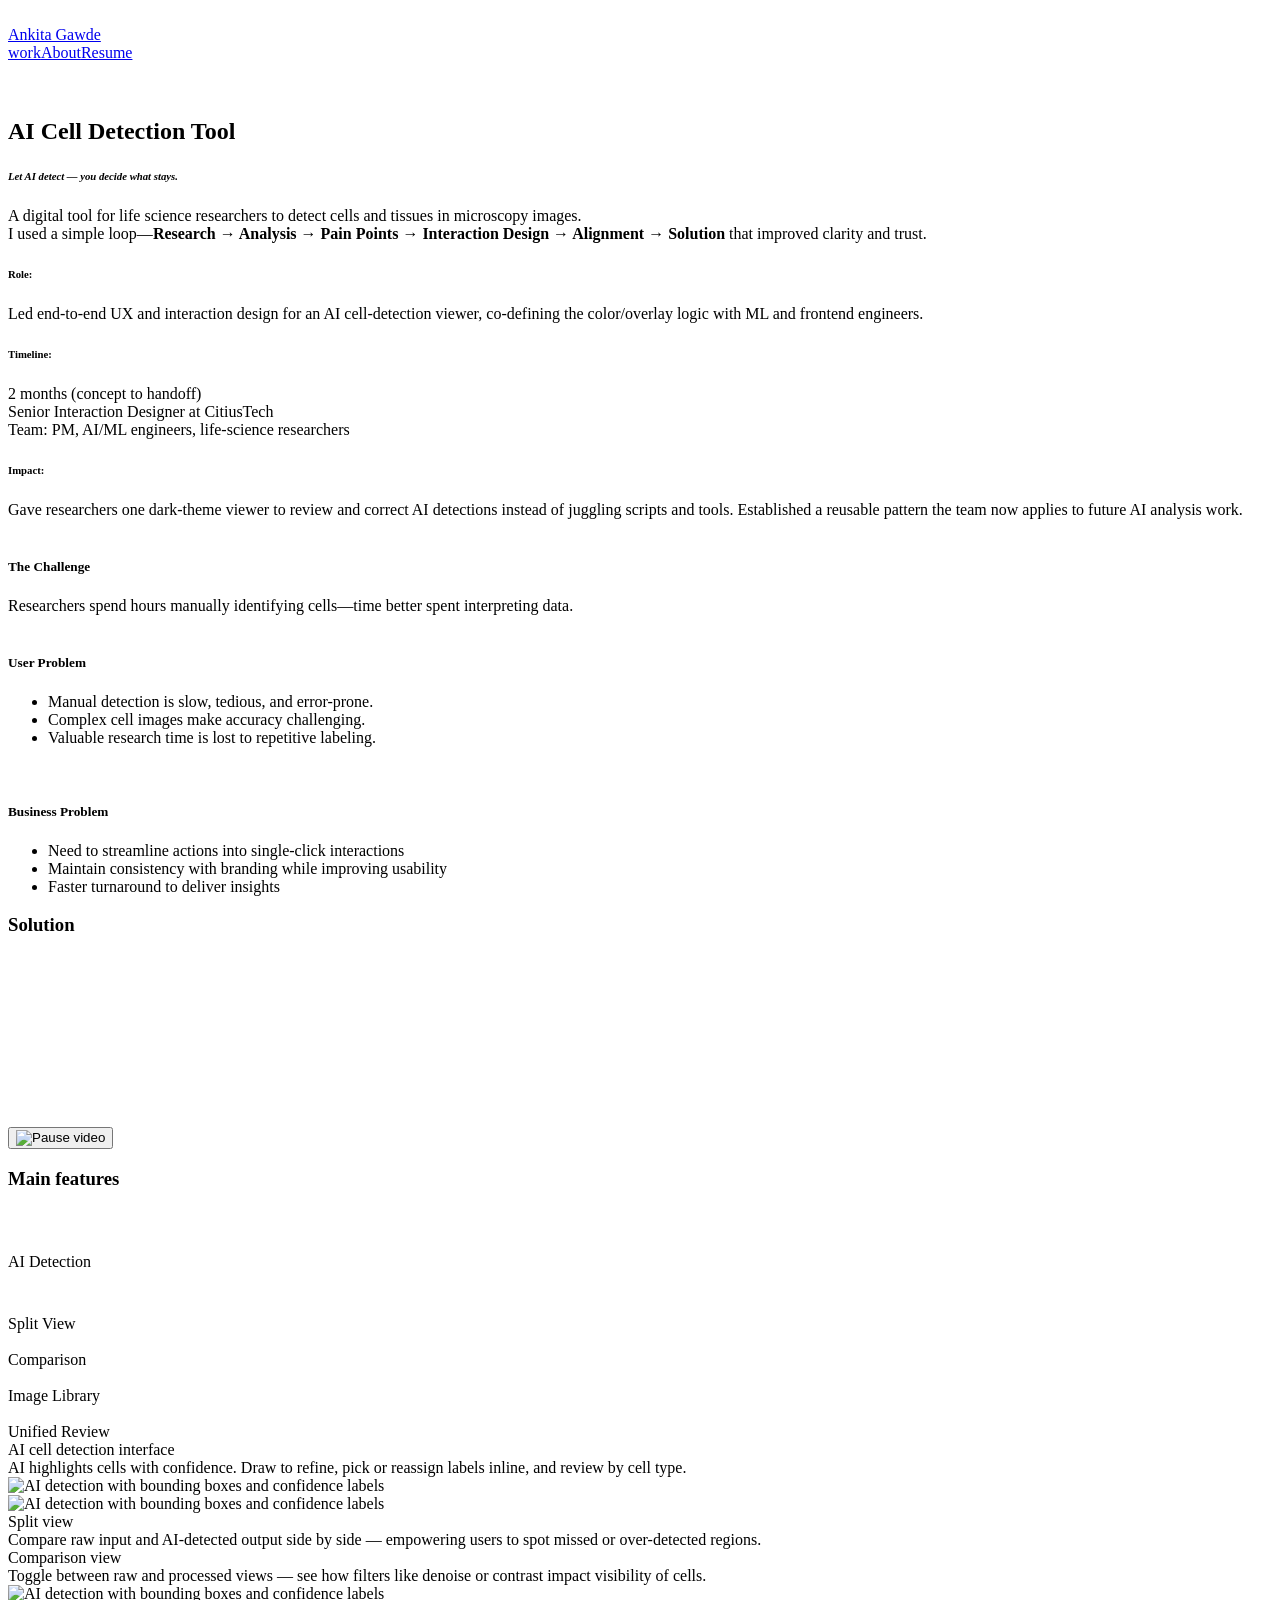
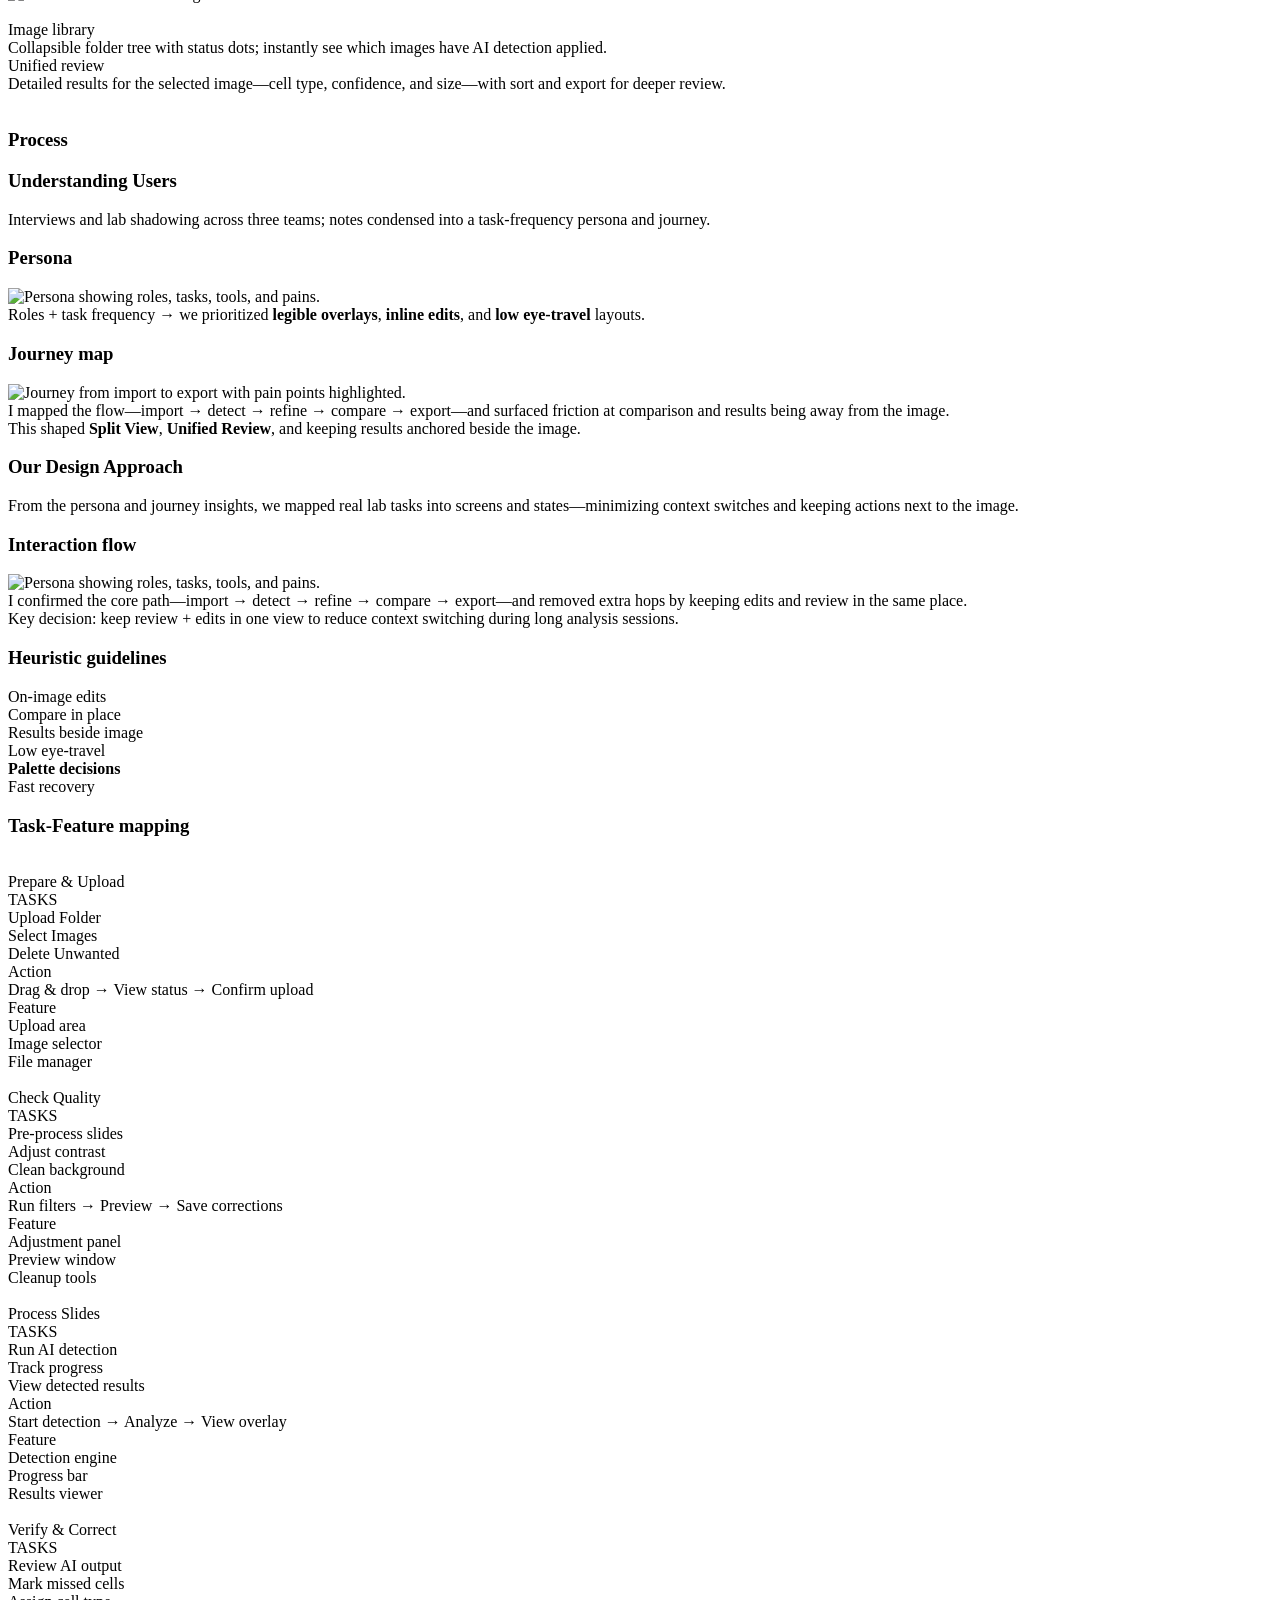
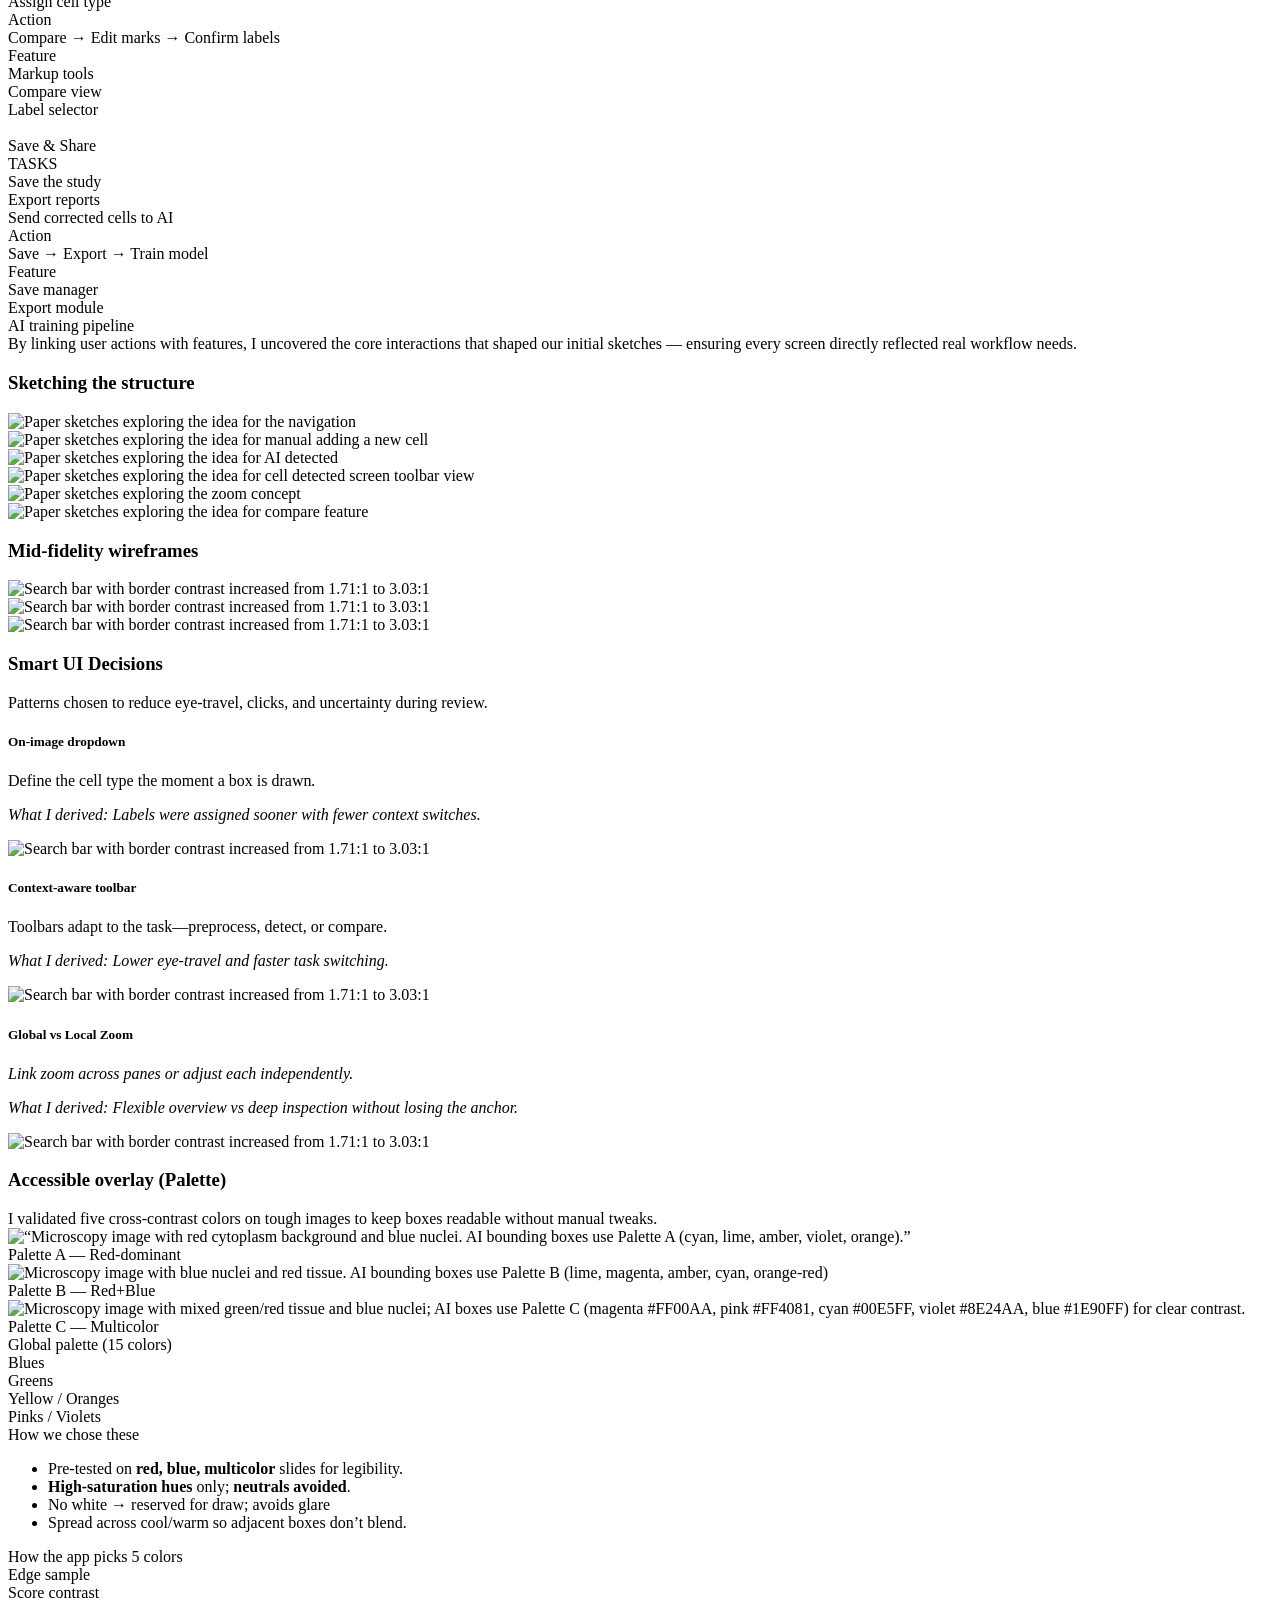
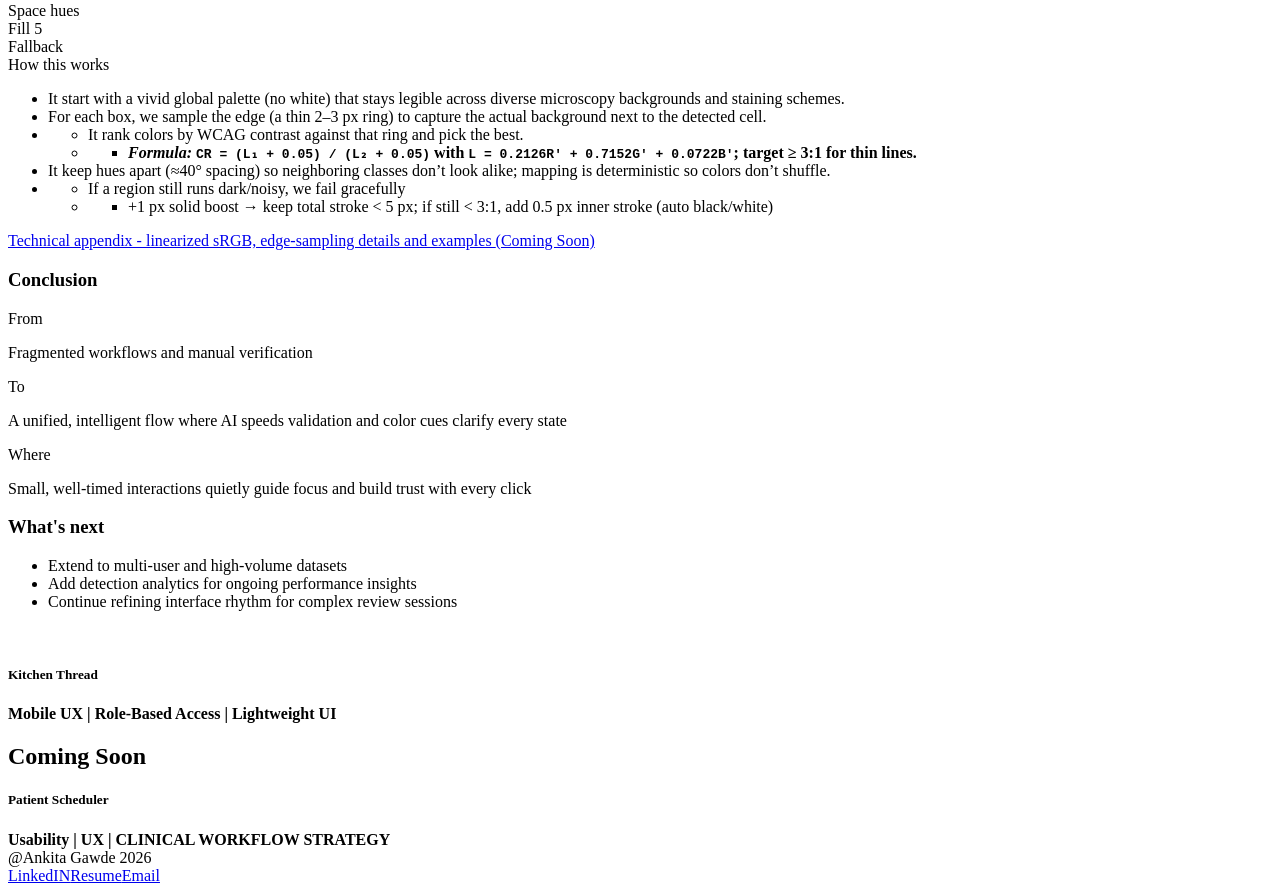
==== ai-cell-detection-tool.html @ 935d70e5 "Add all portfolio pages" ====
<!DOCTYPE html><!-- Last Published: Wed Jul 01 2026 18:28:29 GMT+0000 (Coordinated Universal Time) --><html data-wf-domain="www.ankitagawde.com" data-wf-page="6843b14fb0c0076e866ca0b9" data-wf-site="6843b14fb0c0076e866ca046"><head><meta charset="utf-8"/><title>AI Cell Detection Tool</title><meta content="AI Cell Detection Tool" property="og:title"/><meta content="AI Cell Detection Tool" name="twitter:title"/><meta content="width=device-width, initial-scale=1" name="viewport"/><link href="assets/site-f3c978c55743.css" rel="stylesheet" type="text/css" crossorigin="anonymous"/><link rel="stylesheet" href="project-fonts.css"><script type="text/javascript">!function(o,c){var n=c.documentElement,t=" w-mod-";n.className+=t+"js",("ontouchstart"in o||o.DocumentTouch&&c instanceof DocumentTouch)&&(n.className+=t+"touch")}(window,document);</script><link href="assets/site-7268acee9e4a.png" rel="shortcut icon" type="image/x-icon"/><link href="assets/site-94f956146da7.png" rel="apple-touch-icon"/><link rel="stylesheet" href="project-responsive.css"></head><body class="body-6"><div data-collapse="medium" data-animation="default" data-duration="400" data-easing="ease" data-easing2="ease" role="banner" class="navigation case-study w-nav"><div class="navigation-items"><a href="index.html" class="logo-link w-nav-brand"><img src="assets/site-39f2ca8dfbdf.png" loading="lazy" width="48" alt="" class="image-37"/><div class="text-block-12">Ankita Gawde</div></a><div class="navigation-wrap"><nav role="navigation" class="navigation-items w-nav-menu"><a href="index.html" class="navigation-item w-nav-link">work</a><a href="about-ankita-gawde.html" class="navigation-item w-nav-link">About</a><a href="assets/site-0fb4a8c27175.pdf" target="_blank" class="navigation-item w-nav-link">Resume</a></nav><div class="menu-button w-nav-button"><img src="assets/site-68684400c40a.png" width="22" alt="" class="menu-icon"/></div></div></div></div><section class="hero-visual-section"><div class="w-layout-blockcontainer container-header w-container"><div class="hero-visual"><img src="assets/site-ed12587d1573.png" loading="lazy" width="1007" id="w-node-e9151b78-51fb-98b1-435e-e3a8227d024c-866ca0b9" alt="" sizes="(max-width: 767px) 100vw, (max-width: 991px) 728px, 940px" class="ai-project ai"/><div class="header-text"><h1 class="heading-2">AI Cell Detection Tool</h1><h6 class="heading"><em class="italic-text">Let AI detect — you decide what stays.</em></h6></div></div></div></section><section class="intro-section"><div class="w-layout-blockcontainer intor-container w-container"><div class="div-intro-text"><div class="content">A digital tool for life science researchers to detect cells and tissues in microscopy images.<br/>I used a simple loop—<strong class="highlight">Research → Analysis → Pain Points → Interaction Design → Alignment → Solution</strong> that improved clarity and trust.</div></div></div></section><section class="role-section"><div class="w-layout-blockcontainer container-21 w-container"><div class="w-layout-grid role-grid"><div class="role-div-grid"><h6 class="role-heading">Role:</h6><div class="role-subtext">Led end-to-end UX and interaction design for an AI cell-detection viewer, co-defining the color/overlay logic with ML and frontend engineers.</div></div><div id="w-node-_510770d6-a4e1-a228-b98f-2869cc856000-866ca0b9" class="role-div-grid"><h6 class="role-heading">Timeline:</h6><div class="role-subtext">2 months (concept to handoff)</div><div class="role-subtext">Senior Interaction Designer at CitiusTech</div><div class="role-subtext">Team: PM, AI/ML engineers, life-science researchers</div></div><div class="role-div-grid"><h6 class="role-heading">Impact:</h6><div class="role-subtext">Gave researchers one dark-theme viewer to review and correct AI detections instead of juggling scripts and tools. Established a reusable pattern the team now applies to future AI analysis work.</div></div></div></div></section><section class="intro-section"><div class="w-layout-blockcontainer intor-container w-container"><div class="div-intro-ws"><div class="w-layout-grid into-grid ai"><div class="challenge-grid-color"><div class="challenge-block-header-icon"><img src="assets/site-de560e951a94.png" loading="lazy" width="58" sizes="58px" alt="" class="challenger-header-icon"/><h5 class="challenged--header">The Challenge</h5></div><div class="text-block-17">Researchers spend hours manually identifying cells—time better spent interpreting data.</div></div><div class="challenge-grid-color"><div class="challenge-block-header-icon"><img src="assets/site-605539445d5f.svg" loading="lazy" alt="" class="challenger-header-icon"/><h5 class="challenged--header">User Problem</h5></div><ul role="list" class="list"><li>Manual detection is slow, tedious, and error-prone.</li><li>Complex cell images make accuracy challenging.</li><li>Valuable research time is lost to repetitive labeling.</li></ul></div><div class="challenge-grid-color"><div class="challenge-block-header-icon"><img src="assets/site-06c0c3cf945c.svg" loading="lazy" alt="" class="challenger-header-icon"/><h5 class="challenged--header">Business Problem</h5><ul role="list" class="list"><li>Need to streamline actions into single‑click interactions</li><li>Maintain consistency with branding while improving usability</li><li>Faster turnaround to deliver insights</li></ul></div></div></div></div></div></section><section class="section"><div class="w-layout-blockcontainer main-container w-container"><div class="opening-div"><h3 class="heading-section-h3">Solution</h3><section class="solution-video"><div class="video"><img src="assets/site-766d9b0a8c82.png" loading="lazy" sizes="(max-width: 767px) 100vw, (max-width: 991px) 728px, 940px" alt="" class="image-29"/><div class="div-block-33"><div data-poster-url="assets/site-4b8787f91e0c.jpg" data-video-urls="assets/site-6b88537521d8.mp4,assets/site-94301819c9be.webm" data-autoplay="true" data-loop="true" data-wf-ignore="true" class="background-video-2 w-background-video w-background-video-atom"><video id="3b814b03-7703-b283-6450-dfa40f5118e8-video" autoplay="" loop="" style="background-image:url(&quot;assets/site-4b8787f91e0c.jpg&quot;)" muted="" playsinline="" data-wf-ignore="true" data-object-fit="cover"><source src="assets/site-6b88537521d8.mp4" data-wf-ignore="true"/><source src="assets/site-94301819c9be.webm" data-wf-ignore="true"/></video><noscript><style>
  [data-wf-bgvideo-fallback-img] {
    display: none;
  }
  @media (prefers-reduced-motion: reduce) {
    [data-wf-bgvideo-fallback-img] {
      position: absolute;
      z-index: -100;
      display: inline-block;
      height: 100%;
      width: 100%;
      object-fit: cover;
    }
  }</style><img data-wf-bgvideo-fallback-img="true" src="assets/site-4b8787f91e0c.jpg" alt=""/></noscript><div aria-live="polite"><button type="button" data-w-bg-video-control="true" aria-controls="3b814b03-7703-b283-6450-dfa40f5118e8-video" class="w-backgroundvideo-backgroundvideoplaypausebutton w-background-video--control"><span><img src="assets/site-528a980a46fe.svg" loading="lazy" alt="Pause video"/></span><span hidden=""><img loading="lazy" alt="Play video" src="assets/site-e6a9a0ede60e.svg"/></span></button></div></div></div></div></section><section class="main-feature-section"><h3 class="subtitle">Main features</h3><div class="w-layout-grid main-feature-grid"><div class="card-wrapper"><img src="assets/site-72d4597328ac.svg" loading="lazy" width="12" height="40" alt="" class="feature-icon"/><div class="feature-label">AI Detection</div></div><div class="card-wrapper"><img src="assets/site-d5e4fcdfc299.svg" loading="lazy" width="12" height="40" alt="" class="feature-icon"/><div class="feature-label">Split View</div></div><div class="card-wrapper"><img src="assets/site-2ea9ac33f87e.svg" loading="lazy" width="12" alt="" class="feature-icon"/><div class="feature-label">Comparison </div></div><div class="card-wrapper"><img src="assets/site-28578d4d58e5.svg" loading="lazy" width="12" alt="" class="feature-icon"/><div class="feature-label">Image Library</div></div><div class="card-wrapper"><img src="assets/site-a81c4cba8475.svg" loading="lazy" width="12" alt="" class="feature-icon"/><div class="feature-label">Unified Review</div></div></div></section></div></div></section><section class="feature-section"><div class="w-layout-blockcontainer feature-container w-container"><div class="w-layout-grid feature-grid"><div class="feature-text"><div class="feature-title">AI cell detection interface</div><div class="feature-desc">AI highlights cells with confidence. Draw to refine, pick or reassign labels inline, and review by cell type.</div></div><div class="feature-visual"><img src="assets/site-4da248f6c89c.png" loading="lazy" width="1910" sizes="(max-width: 479px) 100vw, (max-width: 767px) 49vw, (max-width: 991px) 356px, 462px" alt="AI detection with bounding boxes and confidence labels" class="feature-img"/></div></div><div class="w-layout-grid feature-grid"><div class="feature-visual"><img src="assets/site-6a2b1a9dd086.png" loading="lazy" width="1910" sizes="(max-width: 479px) 100vw, (max-width: 767px) 49vw, (max-width: 991px) 356px, 462px" alt="AI detection with bounding boxes and confidence labels" class="feature-img"/></div><div class="feature-text"><div class="feature-title">Split view</div><div class="feature-desc">Compare raw input and AI-detected output side by side — empowering users to spot missed or over-detected regions.</div></div></div><div class="w-layout-grid feature-grid"><div class="feature-text"><div class="feature-title">Comparison view</div><div class="feature-desc">Toggle between raw and processed views — see how filters like denoise or contrast impact visibility of cells.</div></div><div class="feature-visual"><img src="assets/site-07a133855ba4.png" loading="lazy" width="1910" sizes="(max-width: 479px) 100vw, (max-width: 767px) 49vw, (max-width: 991px) 356px, 462px" alt="AI detection with bounding boxes and confidence labels" class="feature-img"/></div></div><div class="w-layout-grid feature-grid"><div class="feature-visual"><div class="visual-canvas analysis"><img src="assets/site-2a3cafed9a63.png" loading="lazy" width="70" height="Auto" alt="" sizes="70px" class="image-35"/></div></div><div class="feature-text"><div class="feature-title">Image library</div><div class="feature-desc">Collapsible folder tree with status dots; instantly see which images have AI detection applied.</div></div></div><div class="w-layout-grid feature-grid"><div class="feature-text"><div class="feature-title">Unified review</div><div class="feature-desc">Detailed results for the selected image—cell type, confidence, and size—with sort and export for deeper review.</div></div><div class="feature-visual"><div class="visual-canvas analysis"><img src="assets/site-ae31e13d7ebc.png" loading="lazy" width="70" height="Auto" alt="" sizes="70px" class="image-35"/></div></div></div></div></section><section class="section"><div class="w-layout-blockcontainer main-container w-container"><h3 class="heading-section-h3">Process</h3><div class="block-a"><section class="into-section"><div class="process-heading-div"><h3 class="subtitle">Understanding Users</h3><div class="process-notes">Interviews and lab shadowing across three teams; notes condensed into a task-frequency persona and journey.</div></div></section><section class="process-content"><div class="process-heading-div"><h3 class="problem-heading">Persona</h3></div><div class="visual-wrapper"><img src="assets/site-797f144da595.jpg" loading="lazy" width="959.5" sizes="(max-width: 767px) 100vw, (max-width: 991px) 728px, 940px" alt="Persona showing roles, tasks, tools, and pains." class="visual-img"/></div><div class="outcome-div"><div class="process-notes">Roles + task frequency → we prioritized <strong class="inline-highligh">legible overlays</strong>, <strong class="inline-highligh">inline edits</strong>, and <strong class="inline-highligh">low eye-travel</strong> layouts.</div></div></section><section class="process-content"><div class="process-heading-div"><h3 class="problem-heading">Journey map</h3></div><div class="visual-wrapper"><img src="assets/site-e3edcce21756.png" loading="lazy" width="959.5" sizes="(max-width: 767px) 100vw, (max-width: 991px) 728px, 940px" alt="Journey from import to export with pain points highlighted." class="visual-img"/></div></section><div class="outcome-div"><div class="process-notes line1">I mapped the flow—import → detect → refine → compare → export—and surfaced friction at comparison and results being away from the image.</div><div class="process-notes">This shaped <strong class="inline-highligh">Split View</strong>, <strong class="inline-highligh">Unified Review</strong>, and keeping results anchored beside the image.</div></div></div><div class="block-a"><section class="into-section"><div class="process-heading-div"><h3 class="subtitle">Our Design Approach</h3><div class="process-notes">From the persona and journey insights, we mapped real lab tasks into screens and states—minimizing context switches and keeping actions next to the image.</div></div></section><section class="process-content"><div class="process-heading-div"><h3 class="problem-heading">Interaction flow</h3></div><div class="visual-wrapper"><img src="assets/site-7eb96614d593.png" loading="lazy" width="959.5" sizes="(max-width: 767px) 100vw, (max-width: 991px) 728px, 940px" alt="Persona showing roles, tasks, tools, and pains." class="visual-img"/></div><div class="outcome-div"><div class="process-notes">I confirmed the core path—import → detect → refine → compare → export—and removed extra hops by keeping edits and review in the same place.</div><div class="process-notes"><span class="semibold-fontype">Key decision:</span> keep review + edits in one view to reduce context switching during long analysis sessions.</div></div></section><section class="process-content"><div class="process-heading-div"><h3 class="problem-heading">Heuristic guidelines</h3></div><div class="heuristics"><div class="learning-chips heuristics">On-image edits</div><div class="learning-chips heuristics">Compare in place</div><div class="learning-chips heuristics">Results beside image</div><div class="learning-chips heuristics">Low eye-travel</div><div class="learning-chips heuristics"><strong class="bold-text-25">Palette decisions</strong></div><div class="learning-chips heuristics">Fast recovery</div></div></section><section class="process-content"><div class="process-heading-div"><h3 class="problem-heading">Task-Feature mapping</h3></div><div class="container-task-feature"><div class="card-grid"><div class="step-pipeline journey-card"><div class="top-row"><img src="assets/site-223d3383fd7f.svg" loading="lazy" alt="" class="journey-icon"/><div class="stage-title">Prepare &amp; Upload</div></div><div class="divider-line"></div><div class="content-block"><div class="tasks-row"><div class="label-tasks">TASKS</div><div class="task-chips-wrapper"><div class="rectangle-chip">Upload Folder</div><div class="rectangle-chip">Select Images</div><div class="rectangle-chip">Delete Unwanted</div></div></div><div class="tasks-row"><div class="label-tasks">Action</div><div class="task-chips-wrapper"><div class="task-feature-action-text">Drag &amp; drop → View status → Confirm upload</div></div></div><div class="tasks-row"><div class="label-tasks">Feature</div><div class="task-chips-wrapper"><div class="rectangle-chip">Upload area</div><div class="rectangle-chip">Image selector</div><div class="rectangle-chip">File manager</div></div></div></div></div><div class="step-pipeline journey-card"><div class="top-row"><img src="assets/site-223d3383fd7f.svg" loading="lazy" alt="" class="journey-icon"/><div class="stage-title">Check Quality</div></div><div class="divider-line"></div><div class="content-block"><div class="tasks-row"><div class="label-tasks">TASKS</div><div class="task-chips-wrapper"><div class="rectangle-chip">Pre-process slides</div><div class="rectangle-chip">Adjust contrast</div><div class="rectangle-chip">Clean background</div></div></div><div class="tasks-row"><div class="label-tasks">Action</div><div class="task-chips-wrapper"><div class="task-feature-action-text">Run filters → Preview → Save corrections</div></div></div><div class="tasks-row"><div class="label-tasks">Feature</div><div class="task-chips-wrapper"><div class="rectangle-chip">Adjustment panel</div><div class="rectangle-chip">Preview window</div><div class="rectangle-chip">Cleanup tools</div></div></div></div></div><div class="step-pipeline journey-card"><div class="top-row"><img src="assets/site-223d3383fd7f.svg" loading="lazy" alt="" class="journey-icon"/><div class="stage-title">Process Slides</div></div><div class="divider-line"></div><div class="content-block"><div class="tasks-row"><div class="label-tasks">TASKS</div><div class="task-chips-wrapper"><div class="rectangle-chip">Run AI detection</div><div class="rectangle-chip">Track progress</div><div class="rectangle-chip">View detected results</div></div></div><div class="tasks-row"><div class="label-tasks">Action</div><div class="task-chips-wrapper"><div class="task-feature-action-text">Start detection → Analyze → View overlay</div></div></div><div class="tasks-row"><div class="label-tasks">Feature</div><div class="task-chips-wrapper"><div class="rectangle-chip">Detection engine</div><div class="rectangle-chip">Progress bar</div><div class="rectangle-chip">Results viewer</div></div></div></div></div><div class="step-pipeline journey-card"><div class="top-row"><img src="assets/site-223d3383fd7f.svg" loading="lazy" alt="" class="journey-icon"/><div class="stage-title">Verify &amp; Correct</div></div><div class="divider-line"></div><div class="content-block"><div class="tasks-row"><div class="label-tasks">TASKS</div><div class="task-chips-wrapper"><div class="rectangle-chip">Review AI output</div><div class="rectangle-chip">Mark missed cells</div><div class="rectangle-chip">Assign cell type</div></div></div><div class="tasks-row"><div class="label-tasks">Action</div><div class="task-chips-wrapper"><div class="task-feature-action-text">Compare → Edit marks → Confirm labels</div></div></div><div class="tasks-row"><div class="label-tasks">Feature</div><div class="task-chips-wrapper"><div class="rectangle-chip">Markup tools</div><div class="rectangle-chip">Compare view</div><div class="rectangle-chip">Label selector</div></div></div></div></div><div class="step-pipeline journey-card"><div class="top-row"><img src="assets/site-223d3383fd7f.svg" loading="lazy" alt="" class="journey-icon"/><div class="stage-title">Save &amp; Share</div></div><div class="divider-line"></div><div class="content-block"><div class="tasks-row"><div class="label-tasks">TASKS</div><div class="task-chips-wrapper"><div class="rectangle-chip">Save the study</div><div class="rectangle-chip">Export reports</div><div class="rectangle-chip">Send corrected cells to AI</div></div></div><div class="tasks-row"><div class="label-tasks">Action</div><div class="task-chips-wrapper"><div class="task-feature-action-text">Save → Export → Train model</div></div></div><div class="tasks-row"><div class="label-tasks">Feature</div><div class="task-chips-wrapper"><div class="rectangle-chip">Save manager</div><div class="rectangle-chip">Export module</div><div class="rectangle-chip">AI training pipeline</div></div></div></div></div></div></div><div class="outcome-div"><div class="process-notes">By linking user actions with features, I uncovered the core interactions that shaped our initial sketches — ensuring every screen directly reflected real workflow needs.</div></div></section><section class="process-content"><div class="process-heading-div"><h3 class="problem-heading">Sketching the structure</h3></div><div class="sketch-grid"><div class="sketch-card"><div class="sketch-media"><img src="assets/site-2acba65e80de.png" loading="lazy" sizes="100vw" alt="Paper sketches exploring the idea for the navigation " class="sketch-img"/></div></div><div class="sketch-card"><div class="sketch-media"><img src="assets/site-0ae1866d6abb.png" loading="lazy" sizes="100vw" alt="Paper sketches exploring the idea for manual adding a new cell " class="sketch-img"/></div></div><div class="sketch-card"><div class="sketch-media"><img src="assets/site-2c1f01544b31.png" loading="lazy" sizes="100vw" alt="Paper sketches exploring the idea for AI detected " class="sketch-img"/></div></div><div class="sketch-card"><div class="sketch-media"><img src="assets/site-09d734bb8b5c.png" loading="lazy" sizes="100vw" alt="Paper sketches exploring the idea for cell detected screen toolbar view" class="sketch-img"/></div></div><div class="sketch-card"><div class="sketch-media"><img src="assets/site-48fcb70de760.png" loading="lazy" sizes="100vw" alt="Paper sketches exploring the zoom concept" class="sketch-img"/></div></div><div class="sketch-card"><div class="sketch-media"><img src="assets/site-7936829fce34.png" loading="lazy" sizes="100vw" alt="Paper sketches exploring the idea for compare feature " class="sketch-img"/></div></div></div></section><section class="process-content hide"><div class="process-heading-div"><h3 class="problem-heading">Mid-fidelity wireframes</h3></div><div class="midfi-grid"><div id="w-node-_01501091-0019-35dd-a004-2b6dc8664e86-866ca0b9" class="midf-media"><img src="assets/site-c74a71c40f99.png" loading="lazy" width="436.5" id="w-node-_01501091-0019-35dd-a004-2b6dc8664e87-866ca0b9" alt="Search bar with border contrast increased from 1.71:1 to 3.03:1" sizes="(max-width: 479px) 100vw, 437px" class="decision-visual"/></div><div id="w-node-a725a766-3e11-79ed-55c6-3b4b50f98a66-866ca0b9" class="midf-media"><img src="assets/site-eef82af506a7.png" loading="lazy" width="436.5" id="w-node-a725a766-3e11-79ed-55c6-3b4b50f98a67-866ca0b9" alt="Search bar with border contrast increased from 1.71:1 to 3.03:1" sizes="(max-width: 479px) 100vw, 437px" class="decision-visual"/></div><div id="w-node-bc83213d-c509-794f-bb5d-58ca5f131858-866ca0b9" class="midf-media"><img src="assets/site-ceade6d19bf8.png" loading="lazy" width="436.5" id="w-node-bc83213d-c509-794f-bb5d-58ca5f131859-866ca0b9" alt="Search bar with border contrast increased from 1.71:1 to 3.03:1" sizes="(max-width: 479px) 100vw, 437px" class="decision-visual"/></div></div></section></div><div class="block-a"><section class="into-section"><div class="process-heading-div"><h3 class="subtitle">Smart UI Decisions</h3><div class="process-notes">Patterns chosen to reduce eye-travel, clicks, and uncertainty during review.</div></div></section><section class="process-smart-ui"><div class="w-layout-blockcontainer process-container w-container"><div class="decision-band"><div class="w-layout-grid ba-grid"><div class="decision-content"><h5 class="h5-titles nopadding">On-image dropdown</h5><div class="decision-textblock"><p class="decision-line1">Define the cell type the moment a box is drawn<em>.</em></p><p class="decision-line2"><span class="inline-highligh"><em class="italic-text-5">What I derived: </em></span><em class="italic-text-4"> Labels were assigned sooner with fewer context switches.</em></p></div></div><div id="w-node-ee42b6ea-e382-ac1a-d727-32d0d3e4cb2c-866ca0b9" class="decision-visual"><img src="assets/site-a8171700e27a.png" loading="lazy" width="436.5" id="w-node-ee42b6ea-e382-ac1a-d727-32d0d3e4cb2d-866ca0b9" alt="Search bar with border contrast increased from 1.71:1 to 3.03:1" sizes="(max-width: 479px) 100vw, (max-width: 767px) 49vw, (max-width: 991px) 356px, 437px" class="decision-visual"/></div></div></div></div></section><section class="process-smart-ui"><div class="w-layout-blockcontainer process-container w-container"><div class="decision-band"><div class="w-layout-grid ba-grid"><div class="decision-content"><h5 class="h5-titles nopadding">Context-aware toolbar</h5><div class="decision-textblock"><p class="decision-line1">Toolbars adapt to the task—preprocess, detect, or compare.</p><p class="decision-line2"><span class="inline-highligh"><em class="italic-text-5">What I derived: </em></span><em class="italic-text-4"> Lower eye-travel and faster task switching.</em></p></div></div><div id="w-node-b064571f-462d-b884-0e6c-d72fcb322527-866ca0b9" class="decision-visual"><img src="assets/site-bb3e4e7c3a54.png" loading="lazy" width="436.5" id="w-node-b064571f-462d-b884-0e6c-d72fcb322528-866ca0b9" alt="Search bar with border contrast increased from 1.71:1 to 3.03:1" sizes="(max-width: 479px) 100vw, (max-width: 767px) 49vw, (max-width: 991px) 356px, 437px" class="decision-visual"/></div></div></div></div></section><section class="process-smart-ui"><div class="w-layout-blockcontainer process-container w-container"><div class="decision-band"><div class="w-layout-grid ba-grid"><div class="decision-content"><h5 class="h5-titles nopadding">Global vs Local Zoom</h5><div class="decision-textblock"><p class="decision-line1"><em>Link zoom across panes or adjust each independently.</em></p><p class="decision-line2"><span class="inline-highligh"><em class="italic-text-5">What I derived: </em></span><em class="italic-text-4">Flexible overview vs deep inspection without losing the anchor.</em></p></div></div><div id="w-node-e4bfd1e2-faa5-210f-6809-78951bb21d87-866ca0b9" class="decision-visual"><img src="assets/site-7754bf79892a.png" loading="lazy" width="436.5" id="w-node-e4bfd1e2-faa5-210f-6809-78951bb21d88-866ca0b9" alt="Search bar with border contrast increased from 1.71:1 to 3.03:1" sizes="(max-width: 479px) 100vw, (max-width: 767px) 49vw, (max-width: 991px) 356px, 437px" class="decision-visual"/><img src="assets/site-3965a626dac2.png" loading="lazy" sizes="100vw" alt="" class="content-image long-iamge"/></div></div></div></div></section></div><div class="block-a"><section class="into-section"><div class="process-heading-div"><h3 class="subtitle">Accessible overlay (Palette)</h3><div class="process-notes">I validated five cross-contrast colors on tough images to keep boxes readable without manual tweaks.</div></div></section><section class="process-overlays"><div class="band3"><div class="band-item"><div class="visual-wrap"><img src="assets/site-7063c59b787b.png" loading="lazy" width="1200" sizes="(max-width: 767px) 100vw, (max-width: 991px) 728px, 940px" alt="“Microscopy image with red cytoplasm background and blue nuclei. AI bounding boxes use Palette A (cyan, lime, amber, violet, orange).”" class="img-band-img"/></div><div class="band-caption"><div class="band-title">Palette A — Red-dominant</div><div class="legend-inline"><div class="dot is-cyan"></div><div class="dot is-green"></div><div class="dot is-yellow"></div><div class="dot is-darkpink"></div><div class="dot is-deepblue"></div></div></div></div><div class="band-item"><div class="visual-wrap"><img src="assets/site-66d94f8acb0e.png" loading="lazy" width="1600" sizes="(max-width: 767px) 100vw, (max-width: 991px) 728px, 940px" alt="Microscopy image with blue nuclei and red tissue. AI bounding boxes use Palette B (lime, magenta, amber, cyan, orange-red)" class="img-band-img"/></div><div class="band-caption"><div class="band-title">Palette B — Red+Blue</div><div class="legend-inline"><div class="dot is-darkgreen"></div><div class="dot is-pink"></div><div class="dot is-yellow"></div><div class="dot is-seblue"></div><div class="dot is-orange"></div></div></div></div><div class="band-item"><div class="visual-wrap"><img src="assets/site-adbadac7e318.png" loading="lazy" width="1200" sizes="(max-width: 767px) 100vw, (max-width: 991px) 728px, 940px" alt="Microscopy image with mixed green/red tissue and blue nuclei; AI boxes use Palette C (magenta #FF00AA, pink #FF4081, cyan #00E5FF, violet #8E24AA, blue #1E90FF) for clear contrast." class="img-band-img"/></div><div class="band-caption"><div class="band-title">Palette C — Multicolor</div><div class="legend-inline"><div class="dot is-pink"></div><div class="dot is-skyblue"></div><div class="dot is-rose"></div><div class="dot is-magenta"></div><div class="dot is-deepblue"></div></div></div></div></div></section><section class="section--gobal-palette"><div class="h5-titles">Global palette (15 colors)</div><div class="container _15-color-palette"><div class="palette-spilt"><div class="palette-left"><div class="hue-group"><div class="hue-title">Blues</div><div class="hue-row"><div class="chip-20 is-blue-1"></div><div class="chip-20 is-blue-2"></div><div class="chip-20 is-blue-3"></div></div></div><div class="hue-group"><div class="hue-title">Greens</div><div class="hue-row"><div class="chip-20 is-green-1"></div><div class="chip-20 is-green-2"></div><div class="chip-20 is-green-3"></div></div></div><div class="hue-group"><div class="hue-title">Yellow / Oranges</div><div class="hue-row"><div class="chip-20 is-yellow-1"></div><div class="chip-20 is-yellow-2"></div><div class="chip-20 is-yellow-3"></div></div></div><div class="hue-group"><div class="hue-title">Pinks / Violets</div><div class="hue-row"><div class="chip-20 is-pink-1"></div><div class="chip-20 is-pink-2"></div><div class="chip-20 is-pink-3"></div><div class="chip-20 is-pink-4"></div><div class="chip-20 is-pink-5"></div></div></div></div><div class="palette-right"><div class="div-palette"><div class="palette-title">How we chose these</div><ul role="list" class="palette-list"><li class="palette-list-li">Pre-tested on <strong class="inline-highligh">red, blue, multicolor</strong> slides for legibility.</li><li class="palette-list-li"><strong class="inline-highligh">High-saturation hues</strong> only; <strong class="inline-highligh">neutrals avoided</strong>.</li><li class="palette-list-li">No white → reserved for draw; avoids glare</li><li class="palette-list-li">Spread across cool/warm so adjacent boxes don’t blend.</li></ul></div><div class="div-palette"><div class="palette-title">How the app picks 5 colors</div><div class="w-layout-blockcontainer pipeline-container w-container"><div class="pipeline-flow"><div class="step-pipeline"><div class="step-icon"></div><div class="step-label">Edge sample</div></div><div class="arrow-pipeline"></div><div class="step-pipeline"><div class="step-icon"></div><div class="step-label">Score contrast</div></div><div class="arrow-pipeline"></div><div class="step-pipeline"><div class="step-icon"></div><div class="step-label">Space hues</div></div><div class="arrow-pipeline"></div><div class="step-pipeline"><div class="step-icon"></div><div class="step-label">Fill 5</div></div><div class="arrow-pipeline"></div><div class="step-pipeline"><div class="step-icon"></div><div class="step-label">Fallback</div></div></div></div></div></div></div></div><section class="section-pipeline"><div class="w-layout-blockcontainer pipeline-container w-container"><div class="palette-title">How this works</div><ul role="list" class="palette-list"><li class="palette-list-li small">It start with a <span class="inline-highligh">vivid global palette</span> (no white) that stays legible across diverse microscopy backgrounds and staining schemes.</li><li class="palette-list-li small">For each box, we <span class="inline-highligh">sample the edge</span> (a thin 2–3 px ring) to capture the actual background next to the detected cell.</li><li class="palette-list-li"><ul role="list" class="nester-list"><li class="parent-list small">It <span class="highlight">rank colors by WCAG contrast</span> against that ring and pick the best.</li><li class="inner-list"><ul role="list" class="inner-list-child small formula"><li class="palette-list-li child-blank"><strong class="bold-text-17"><em>Formula: </em><code class="code">CR = (L₁ + 0.05) / (L₂ + 0.05)</code> with <code>L = 0.2126R′ + 0.7152G′ + 0.0722B′</code>; target ≥ 3:1 for thin lines.</strong></li></ul></li></ul></li><li class="palette-list-li small">It <span class="inline-highligh">keep hues apart</span> (≈40° spacing) so neighboring classes don’t look alike; mapping is deterministic so colors don’t shuffle.</li><li class="palette-list-li"><ul role="list" class="nester-list"><li class="parent-list small">If a region still runs dark/noisy, we fail gracefully</li><li class="inner-list"><ul role="list" class="inner-list-child small"><li class="palette-list-li">+1 px solid boost → keep total stroke &lt; 5 px; if still &lt; 3:1, add 0.5 px inner stroke (auto black/white)</li></ul></li></ul></li></ul><a href="#" class="link">Technical appendix - linearized sRGB, edge-sampling details and examples <span class="text-span-31">(Coming Soon)</span></a></div></section></section></div></div></section><section class="section"><div class="w-layout-blockcontainer main-container w-container"><h3 class="heading-section-h3">Conclusion</h3><div class="capsule-lines-wrapper"><div class="capsule-line"><p class="txt-block-label">From</p><div class="txt-block-description">Fragmented workflows and manual verification</div></div><div class="capsule-line"><p class="txt-block-label">To</p><div class="txt-block-description">A unified, intelligent flow where AI speeds validation and color cues clarify every state</div></div><div class="capsule-line"><p class="txt-block-label">Where</p><div class="txt-block-description">Small, well-timed interactions quietly guide focus and build trust with every click</div></div></div></div></section><section class="section"><div class="w-layout-blockcontainer main-container w-container"><h3 class="heading-section-h3">What&#x27;s next</h3><div class="block-a"><section class="into-section"><div class="process-heading-div"><ul role="list" class="li-conclusion"><li class="ui-concluion-item">Extend to multi-user and high-volume datasets</li><li class="ui-concluion-item">Add detection analytics for ongoing performance insights</li><li class="ui-concluion-item">Continue refining interface rhythm for complex review sessions</li></ul></div></section></div></div></section><section class="nextchapters"><div class="w-layout-blockcontainer container-19 w-container"><div class="w-layout-grid grid-12"><div class="content-div"><div class="image-content-div"><img src="assets/site-992333720c7e.png" loading="lazy" width="361" sizes="(max-width: 479px) 100vw, (max-width: 767px) 49vw, (max-width: 991px) 356px, 361px" alt="" class="image-27 mobile-image"/></div><div class="case-study-descrptio"><h5 class="heading-next-case-study">Kitchen Thread</h5><div class="casestudy-subtitle-text"><strong class="bold-text-10">Mobile UX | Role-Based Access | Lightweight UI</strong></div></div></div><div class="content-div right"><div class="image-content-div"><div class="coming-soon-div small"><h1 class="heading-6">Coming Soon</h1></div></div><div class="case-study-descrptio"><h5 class="heading-next-case-study">Patient Scheduler</h5><div class="casestudy-subtitle-text"><strong class="bold-text-10">Usability | UX | CLINICAL WORKFLOW STRATEGY</strong></div></div></div></div></div></section><div class="footer-wrap"><div class="div-block-46"><div class="text-block-41">@Ankita Gawde 2026</div></div><div class="footer-links"><a href="https://www.linkedin.com/in/ankita-gawde/" target="_blank" class="footer-item">LinkedIN</a><a href="assets/site-0fb4a8c27175.pdf" class="footer-item">Resume</a><a href="mailto:ankita.k.gawde@gmail.com?subject=Need%20to%20connect" class="footer-item">Email</a></div></div><script src="assets/site-19375f7165e5.js" type="text/javascript" integrity="sha256-9/aliU8dGd2tb6OSsuzixeV4y/faTqgFtohetphbbj0=" crossorigin="anonymous"></script><script src="assets/site-999b4f00c429.js" type="text/javascript" integrity="sha384-4abIlA5/v7XaW1HMXKBgnUuhnjBYJ/Z9C1OSg4OhmVw9O3QeHJ/qJqFBERCDPv7G" crossorigin="anonymous"></script><script src="assets/site-69960b9c710f.js" type="text/javascript" integrity="sha384-fLdoGjoLKX/nqG8njyYXHUGSv4gM9auKU5g8e8jHL5T6O8P4RSt2KvdL3vsMI24a" crossorigin="anonymous"></script><script src="assets/site-1f09b89378a1.js" type="text/javascript" integrity="sha384-syqa9FHt8eIu5BwQD0PdK1vfDno4F0CnCCcuWHy64seSDFzD/pP68ZS9S2wx0YMR" crossorigin="anonymous"></script></body></html>
---- project-fonts.css ----
@font-face {
  font-family: 'Montserrat';
  font-style: normal;
  font-weight: 300;
  font-display: swap;
  src: url(assets/site-99fc862fcd48.ttf) format('truetype');
}
@font-face {
  font-family: 'Montserrat';
  font-style: normal;
  font-weight: 400;
  font-display: swap;
  src: url(assets/site-96cf68ad8389.ttf) format('truetype');
}
@font-face {
  font-family: 'Montserrat';
  font-style: normal;
  font-weight: 500;
  font-display: swap;
  src: url(assets/site-efae703531c8.ttf) format('truetype');
}
@font-face {
  font-family: 'Montserrat';
  font-style: normal;
  font-weight: 600;
  font-display: swap;
  src: url(assets/site-bcc2c8b38b3b.ttf) format('truetype');
}
@font-face {
  font-family: 'Montserrat';
  font-style: normal;
  font-weight: 700;
  font-display: swap;
  src: url(assets/site-b6b3e4f2bbe4.ttf) format('truetype');
}

@font-face {
  font-family: 'Cormorant Garamond';
  font-style: normal;
  font-weight: 300;
  font-display: swap;
  src: url(assets/site-911bf559d287.ttf) format('truetype');
}
@font-face {
  font-family: 'Cormorant Garamond';
  font-style: normal;
  font-weight: 400;
  font-display: swap;
  src: url(assets/site-bb8f3c3b0ca4.ttf) format('truetype');
}
@font-face {
  font-family: 'Cormorant Garamond';
  font-style: normal;
  font-weight: 500;
  font-display: swap;
  src: url(assets/site-75407d221885.ttf) format('truetype');
}
@font-face {
  font-family: 'Cormorant Garamond';
  font-style: normal;
  font-weight: 600;
  font-display: swap;
  src: url(assets/site-705776b6237d.ttf) format('truetype');
}
@font-face {
  font-family: 'Cormorant Garamond';
  font-style: normal;
  font-weight: 700;
  font-display: swap;
  src: url(assets/site-a9565983a624.ttf) format('truetype');
}

@font-face {
  font-family: 'DM Sans';
  font-style: normal;
  font-weight: 400;
  font-display: swap;
  src: url(assets/site-0569c822cab6.ttf) format('truetype');
}
@font-face {
  font-family: 'DM Sans';
  font-style: normal;
  font-weight: 500;
  font-display: swap;
  src: url(assets/site-9bd8ba39c9d5.ttf) format('truetype');
}
@font-face {
  font-family: 'DM Sans';
  font-style: normal;
  font-weight: 600;
  font-display: swap;
  src: url(assets/site-18e69125ce1f.ttf) format('truetype');
}
@font-face {
  font-family: 'DM Sans';
  font-style: normal;
  font-weight: 700;
  font-display: swap;
  src: url(assets/site-8257aa2626c3.ttf) format('truetype');
}

@font-face {
  font-family: 'DM Serif Display';
  font-style: normal;
  font-weight: 400;
  font-display: swap;
  src: url(assets/site-b883796f2d36.ttf) format('truetype');
}

@font-face {
  font-family: 'Playfair';
  font-style: normal;
  font-weight: 300;
  font-stretch: normal;
  font-display: swap;
  src: url(assets/site-3dc836ef4ed8.ttf) format('truetype');
}
@font-face {
  font-family: 'Playfair';
  font-style: normal;
  font-weight: 400;
  font-stretch: normal;
  font-display: swap;
  src: url(assets/site-0a31a0a6232e.ttf) format('truetype');
}
@font-face {
  font-family: 'Playfair';
  font-style: normal;
  font-weight: 500;
  font-stretch: normal;
  font-display: swap;
  src: url(assets/site-9645d3864752.ttf) format('truetype');
}
@font-face {
  font-family: 'Playfair';
  font-style: normal;
  font-weight: 600;
  font-stretch: normal;
  font-display: swap;
  src: url(assets/site-e3d0fc927f0a.ttf) format('truetype');
}
@font-face {
  font-family: 'Playfair';
  font-style: normal;
  font-weight: 700;
  font-stretch: normal;
  font-display: swap;
  src: url(assets/site-9445f4395850.ttf) format('truetype');
}

@font-face {
  font-family: 'Playfair Display';
  font-style: normal;
  font-weight: 400;
  font-display: swap;
  src: url(assets/site-5ae86d38cfa3.ttf) format('truetype');
}
@font-face {
  font-family: 'Playfair Display';
  font-style: normal;
  font-weight: 500;
  font-display: swap;
  src: url(assets/site-f5a22007f7fe.ttf) format('truetype');
}
@font-face {
  font-family: 'Playfair Display';
  font-style: normal;
  font-weight: 600;
  font-display: swap;
  src: url(assets/site-c67a6241b1e0.ttf) format('truetype');
}
@font-face {
  font-family: 'Playfair Display';
  font-style: normal;
  font-weight: 700;
  font-display: swap;
  src: url(assets/site-8a70c7995340.ttf) format('truetype');
}

@font-face {
  font-family: 'Playfair Display SC';
  font-style: normal;
  font-weight: 400;
  font-display: swap;
  src: url(assets/site-467eb9bec78c.ttf) format('truetype');
}
@font-face {
  font-family: 'Playfair Display SC';
  font-style: normal;
  font-weight: 700;
  font-display: swap;
  src: url(assets/site-f002982e7ce8.ttf) format('truetype');
}

@font-face {
  font-family: 'Ruge Boogie';
  font-style: normal;
  font-weight: 400;
  font-display: swap;
  src: url(assets/site-a731751eaacb.ttf) format('truetype');
}

@font-face {
  font-family: 'Twinkle Star';
  font-style: normal;
  font-weight: 400;
  font-display: swap;
  src: url(assets/site-4b7b2fb87132.ttf) format('truetype');
}
---- project-responsive.css ----
/* Phone refinements for the original case-study layouts. */
@media (max-width: 600px) {
  .hero-visual.remote-care, .hero-visual.recipe,
  .groups-row, .what-next-grid, .step-pipeline.journey-card,
  .qoutes-grid, .insight--grid, .grid-2, .into-grid,
  .solution-callout-grid {
    grid-template-columns: minmax(0, 1fr) !important;
    grid-auto-columns: minmax(0, 1fr) !important;
    gap: 20px;
  }
  .groups-row, .what-next-grid { display: grid; }
  .hero-visual.remote-care > *, .hero-visual.recipe > *,
  .groups-row > *, .what-next-grid > *, .step-pipeline > *,
  .qoutes-grid > *, .insight--grid > *, .grid-2 > *,
  .into-grid > *, .solution-callout-grid > * {
    grid-column: auto !important;
    grid-row: auto !important;
    min-width: 0;
    max-width: 100%;
  }
  .header-text, .header-text.long-text, .ai-project.care-remote,
  .div-block-12, .insight--grid, .content-div {
    width: 100%; max-width: 100%; min-width: 0;
    margin-left: 0; margin-right: 0;
  }
  .header-text .heading, .header-text .heading-2 { width: auto; max-width: 100%; }
  .quote-marks.open, .quote-marks.close {
    position: static; margin: 0; align-self: flex-start;
  }
  .content-block, .task-chips-wrapper, .rectangle-chip { min-width: 0; overflow-wrap: anywhere; }
  .content-div, .sec6-insight-text { overflow-wrap: anywhere; }
}
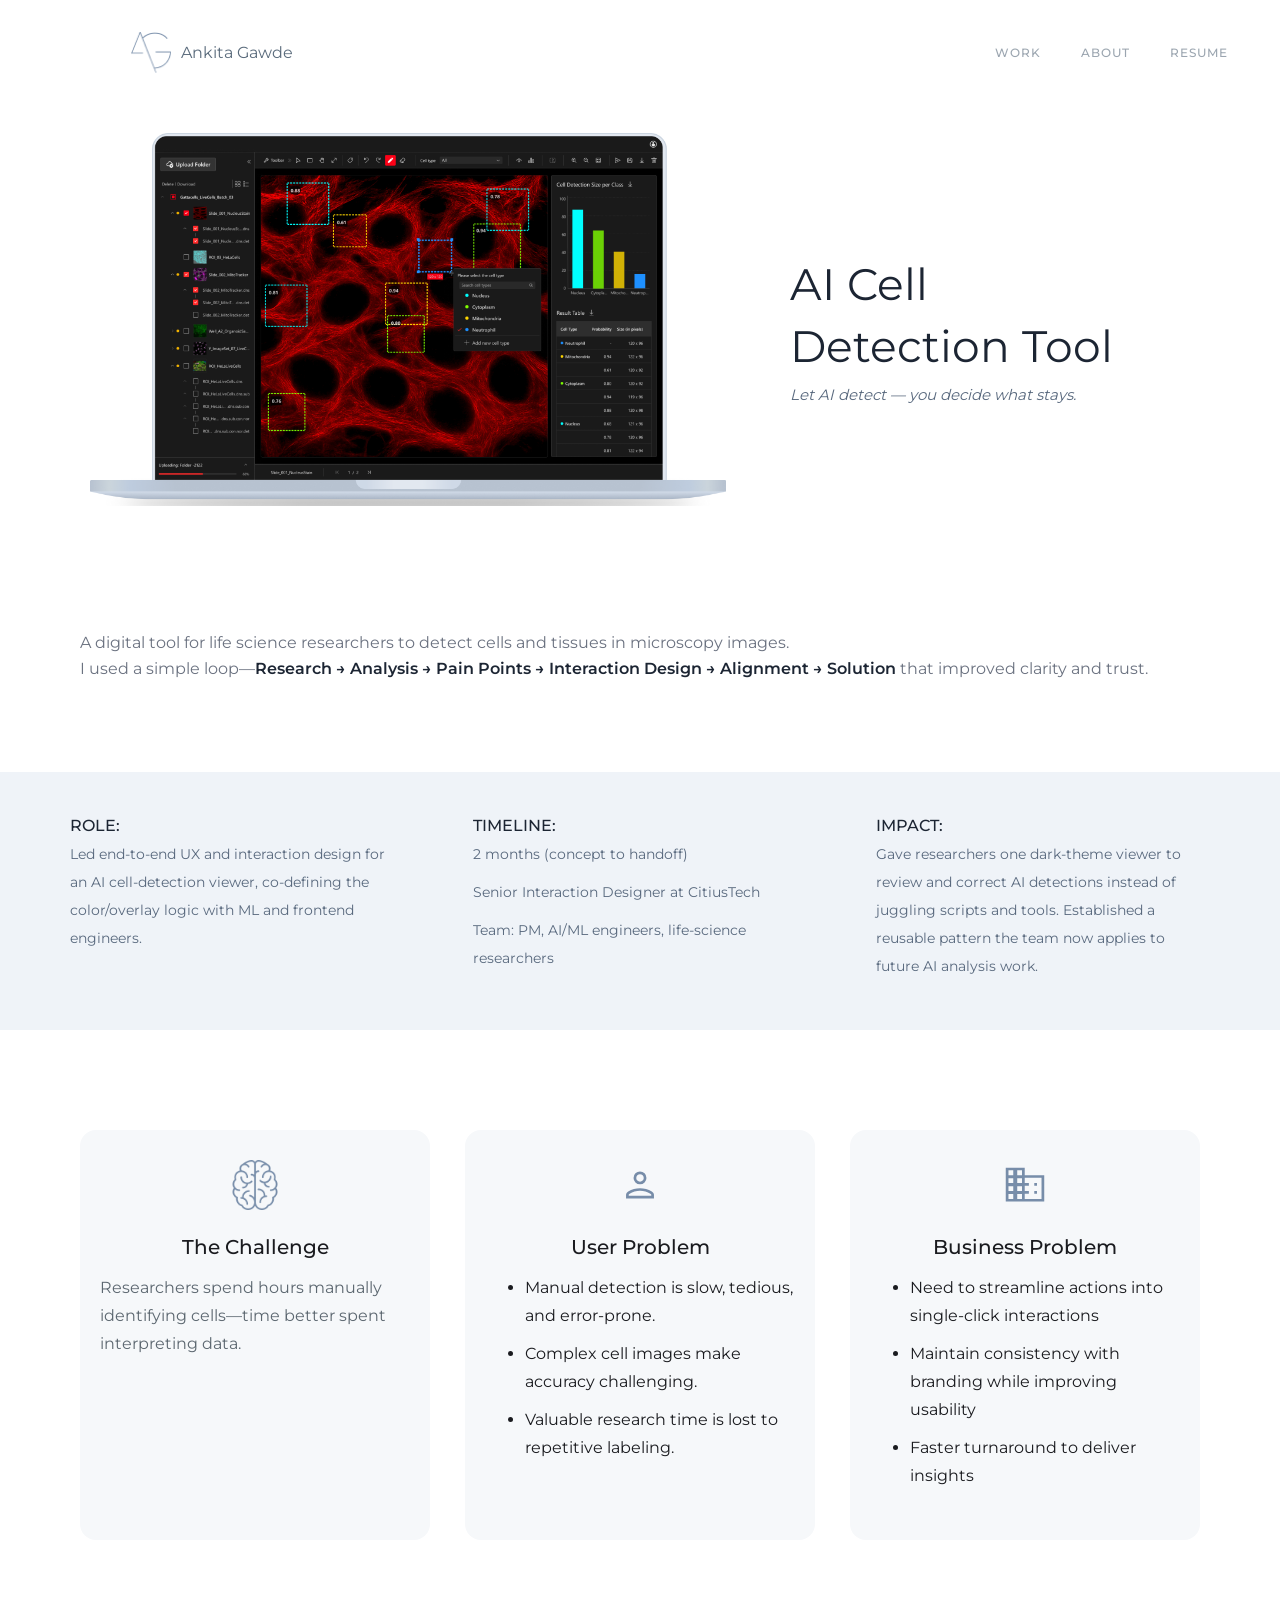
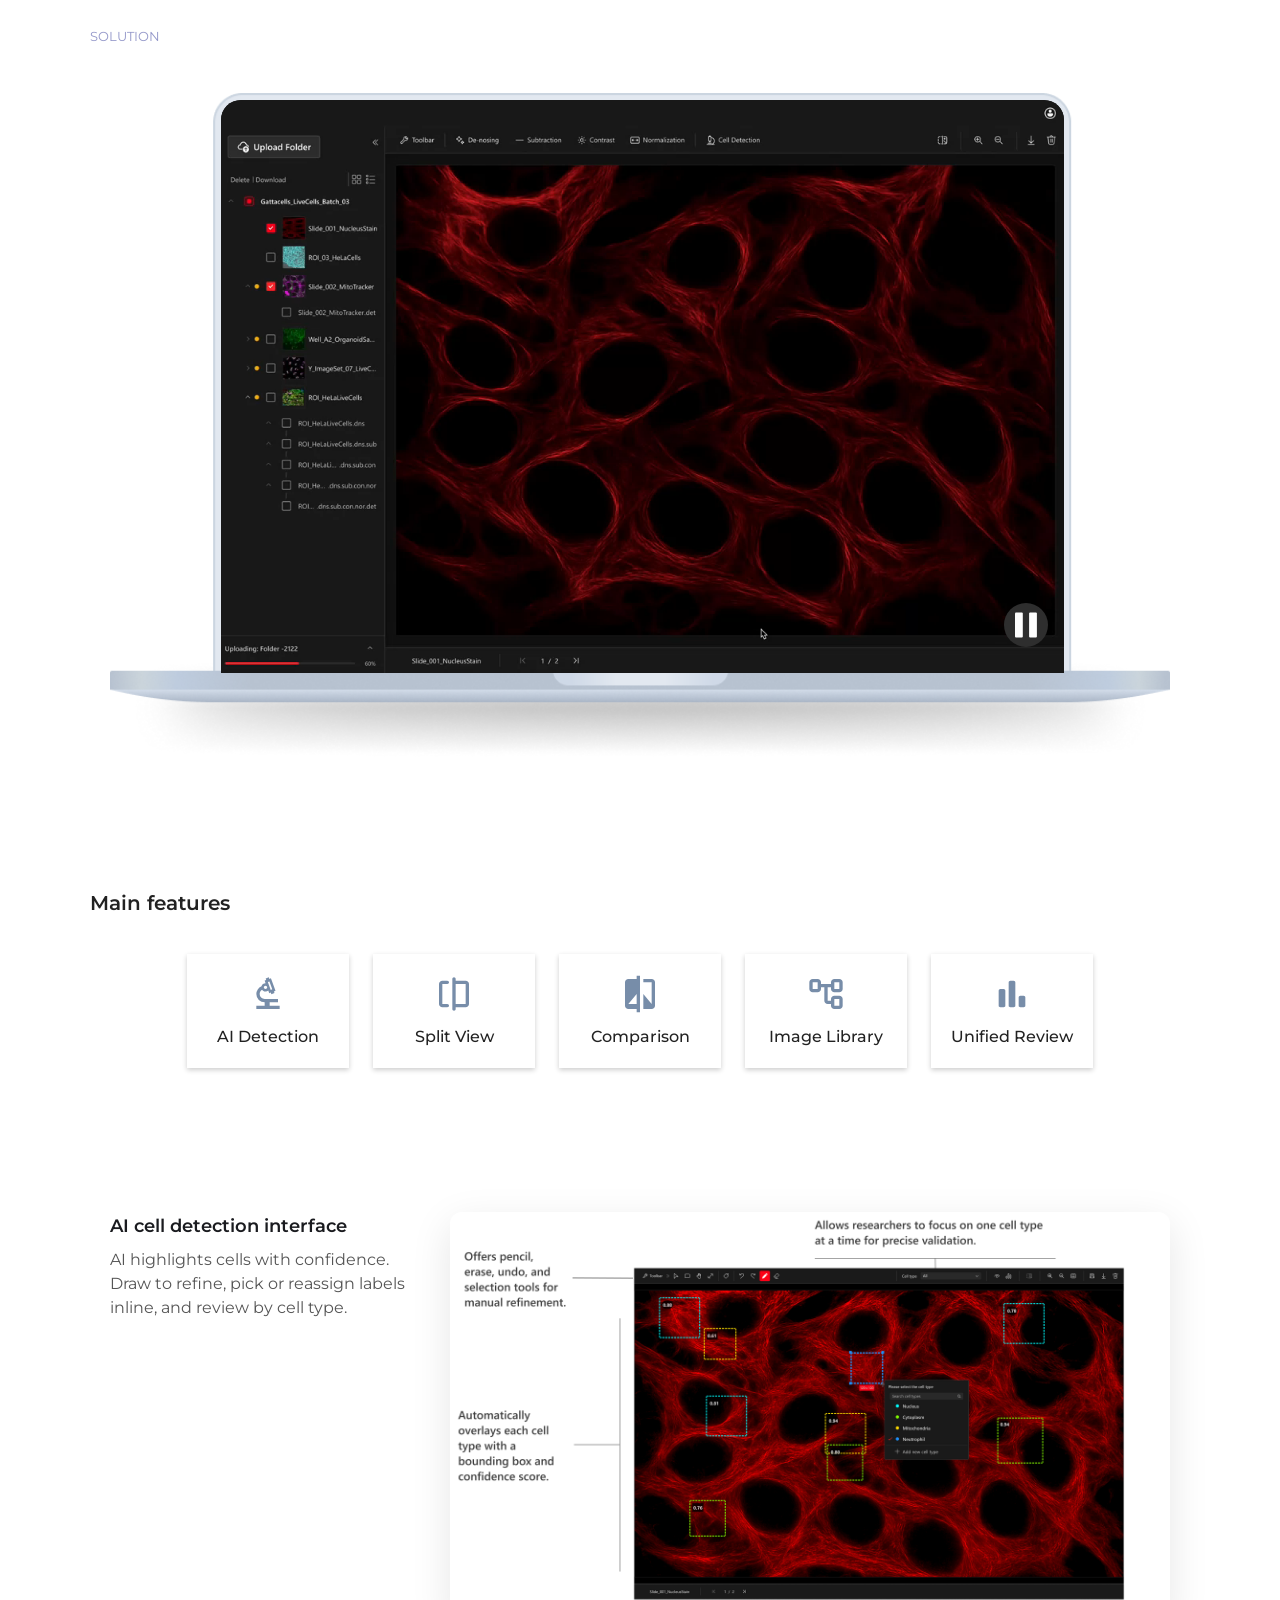
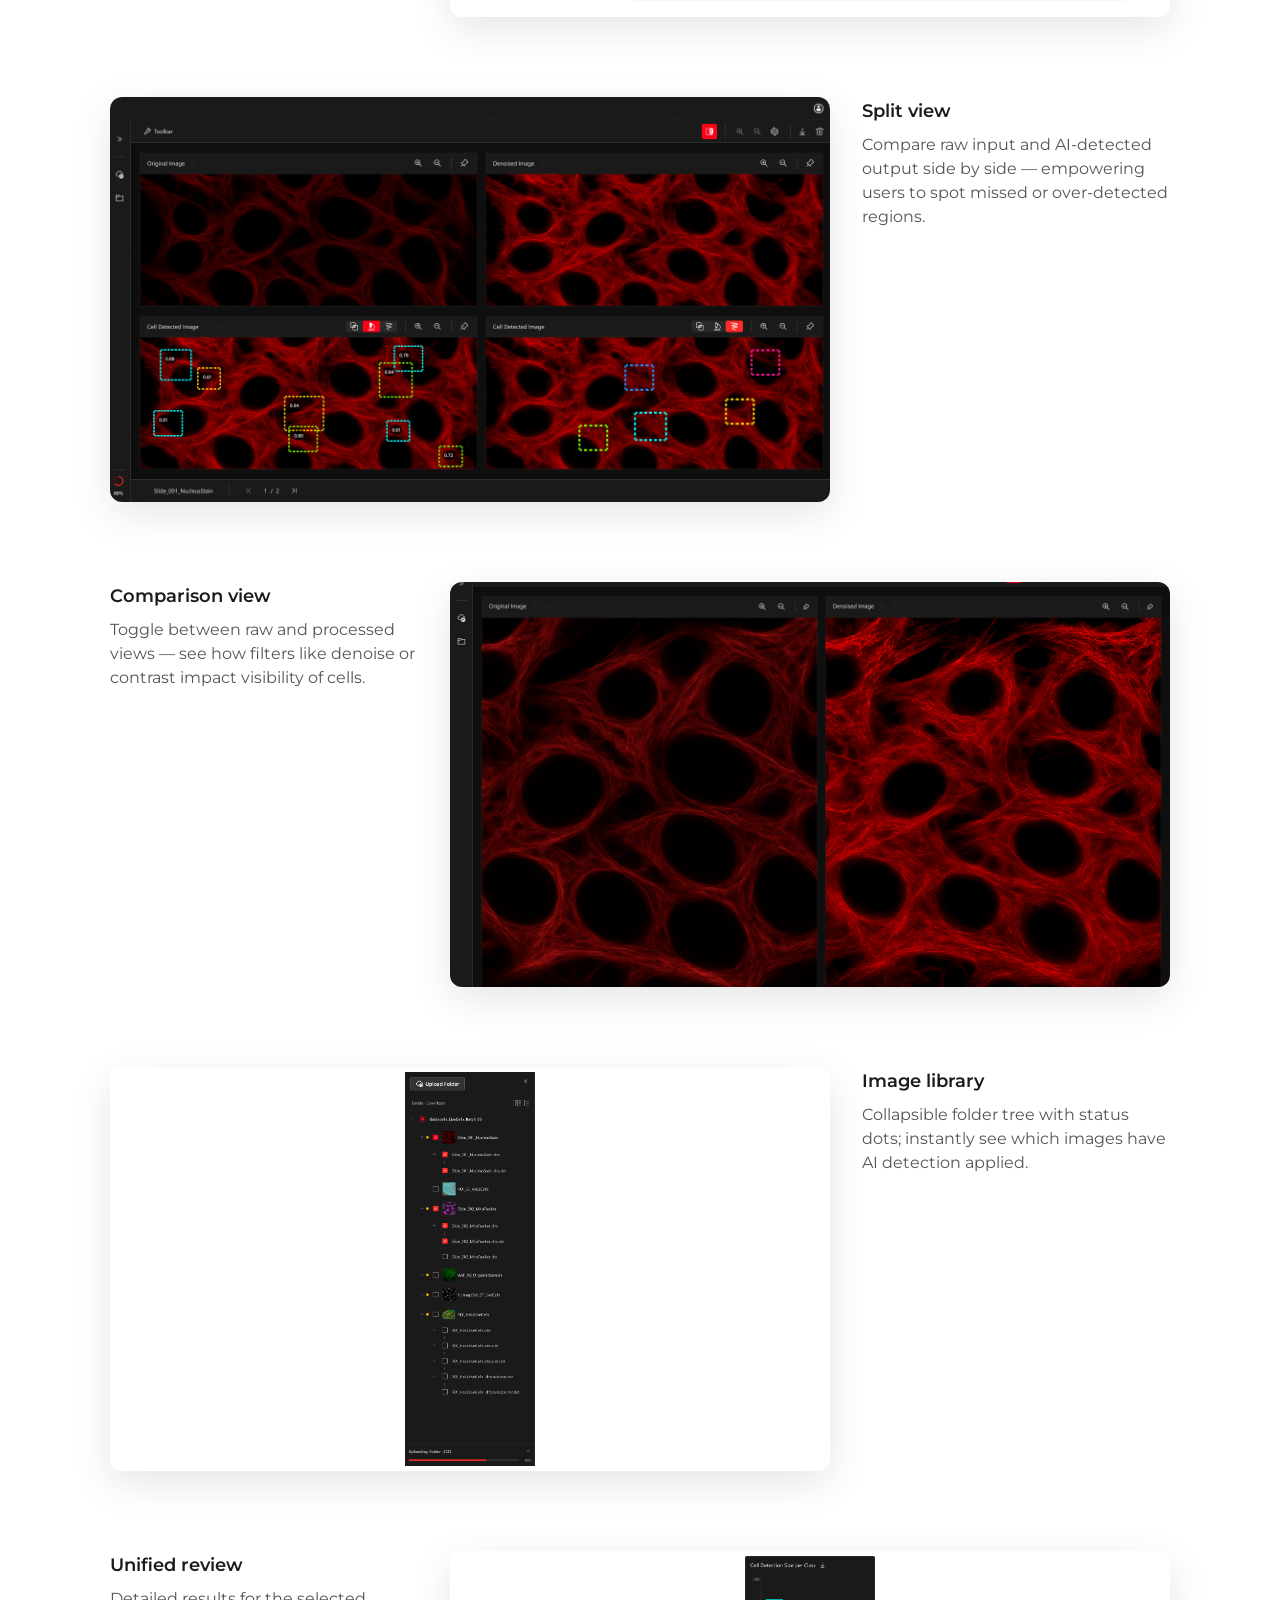
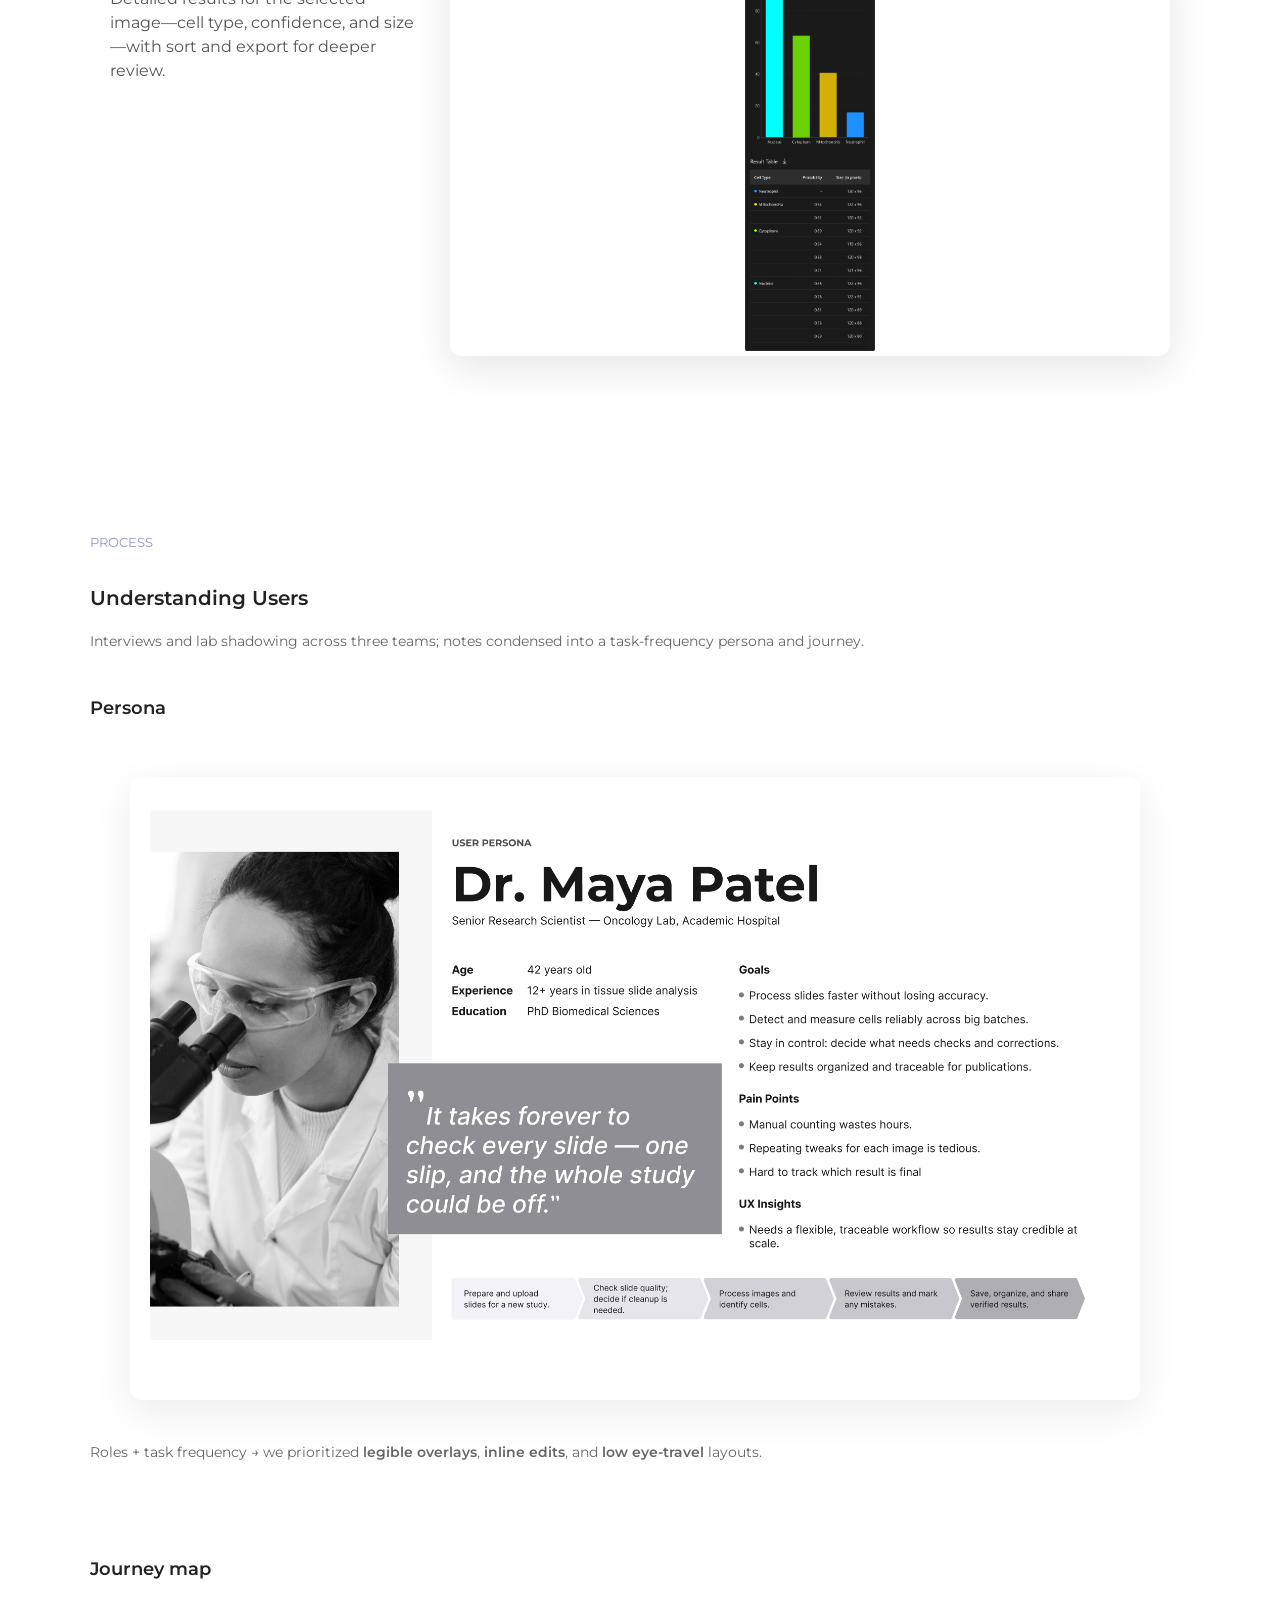
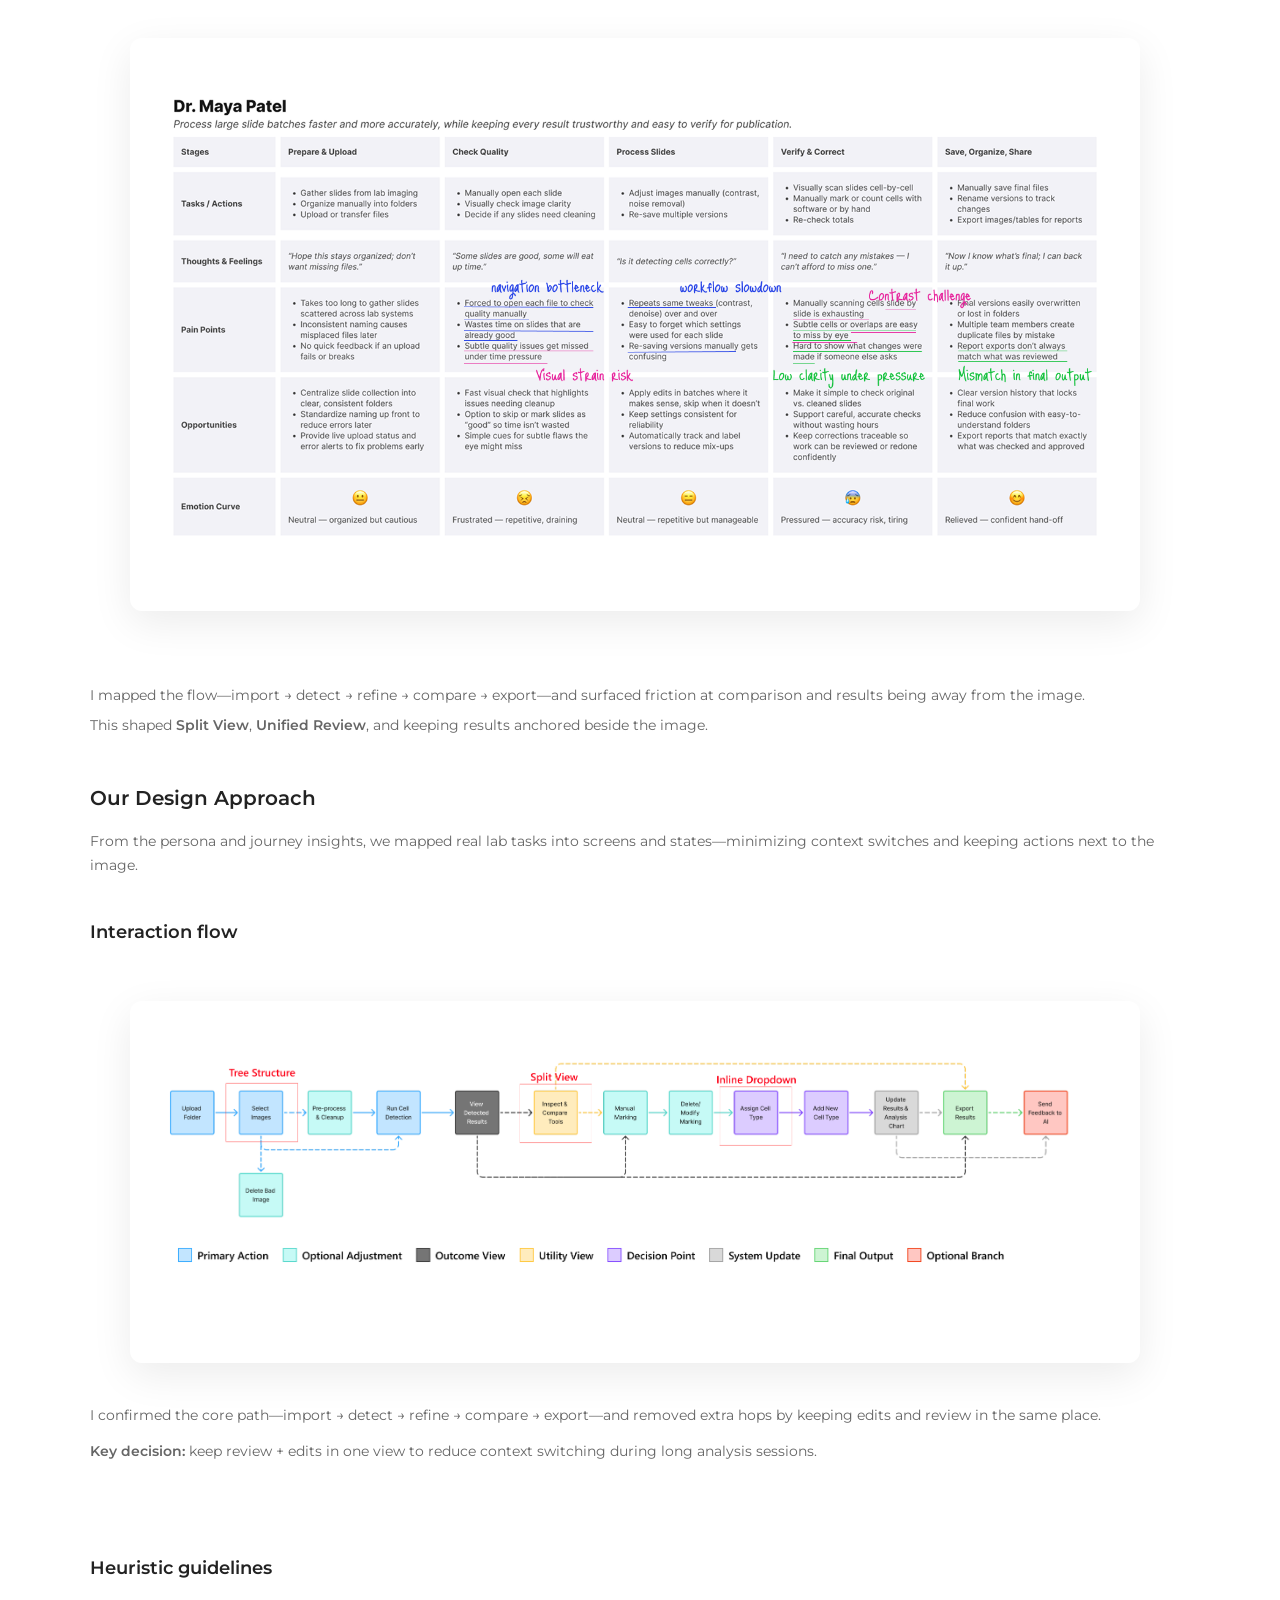
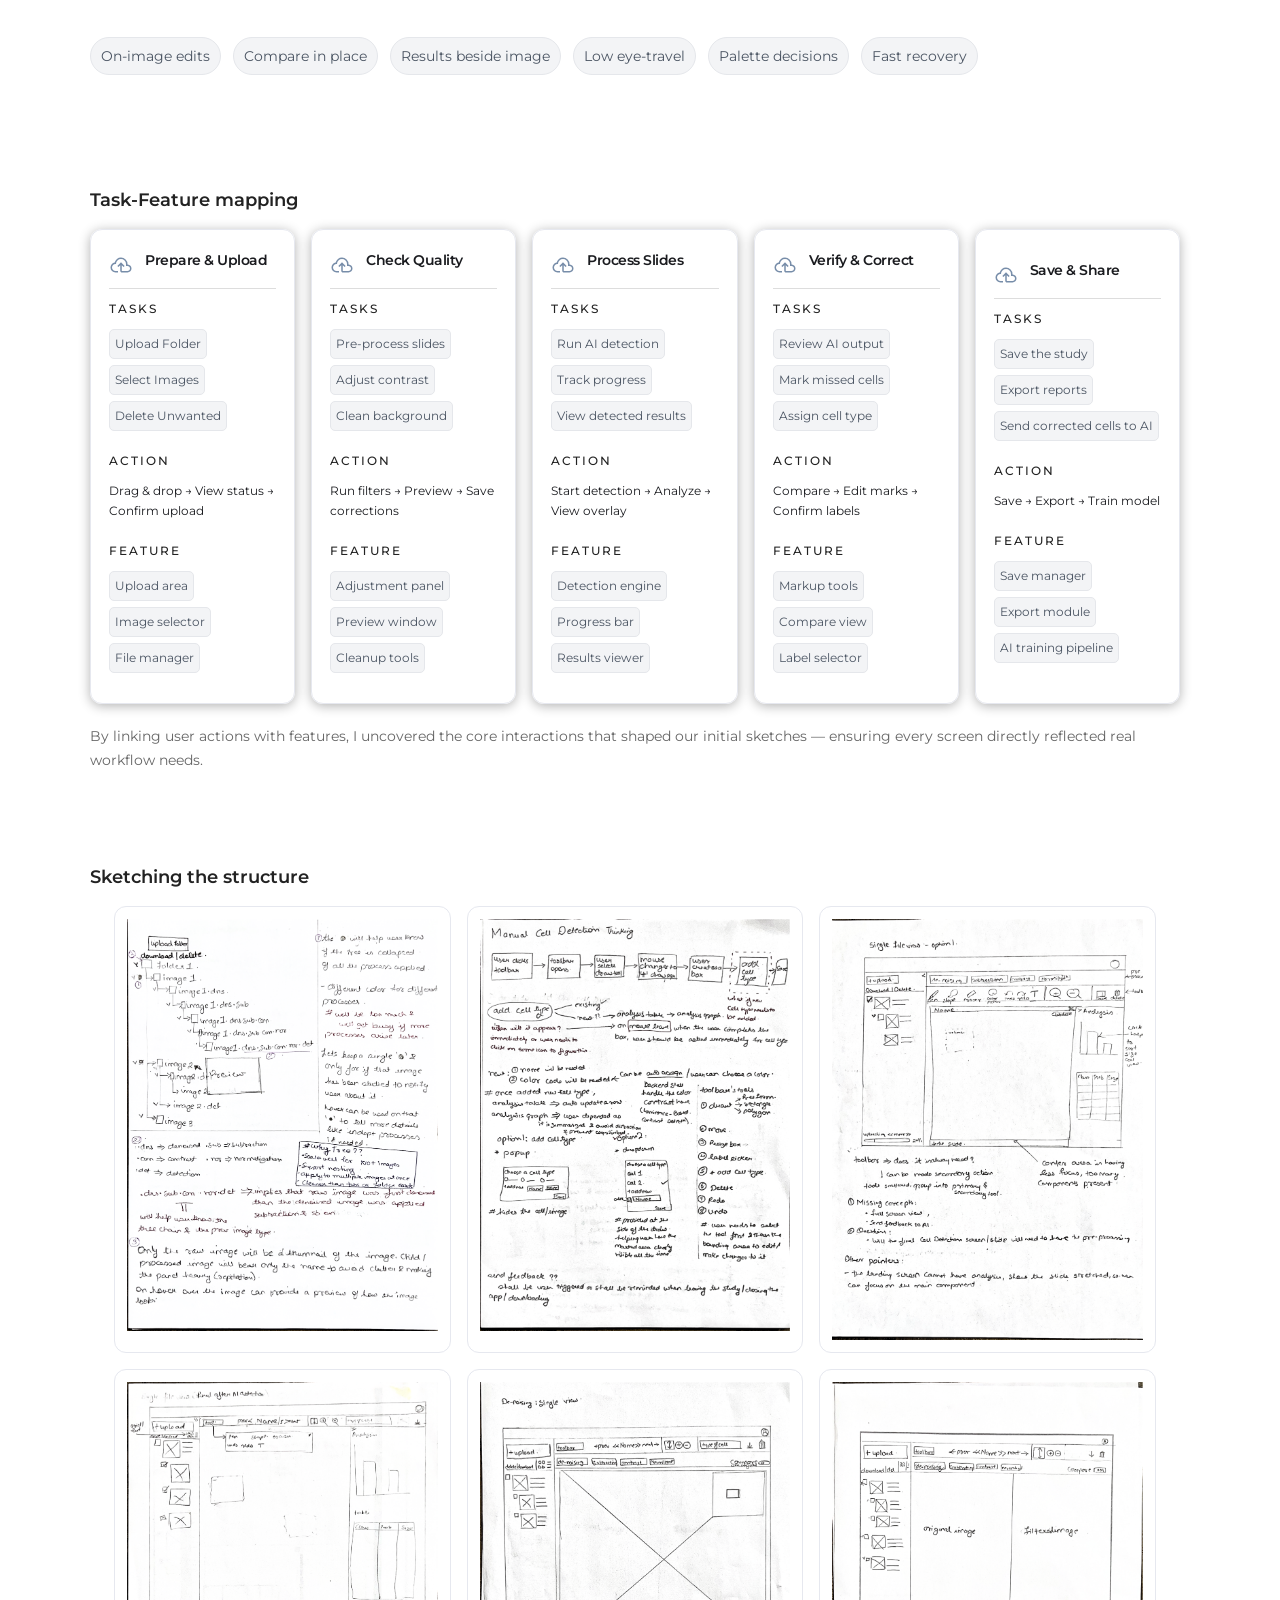
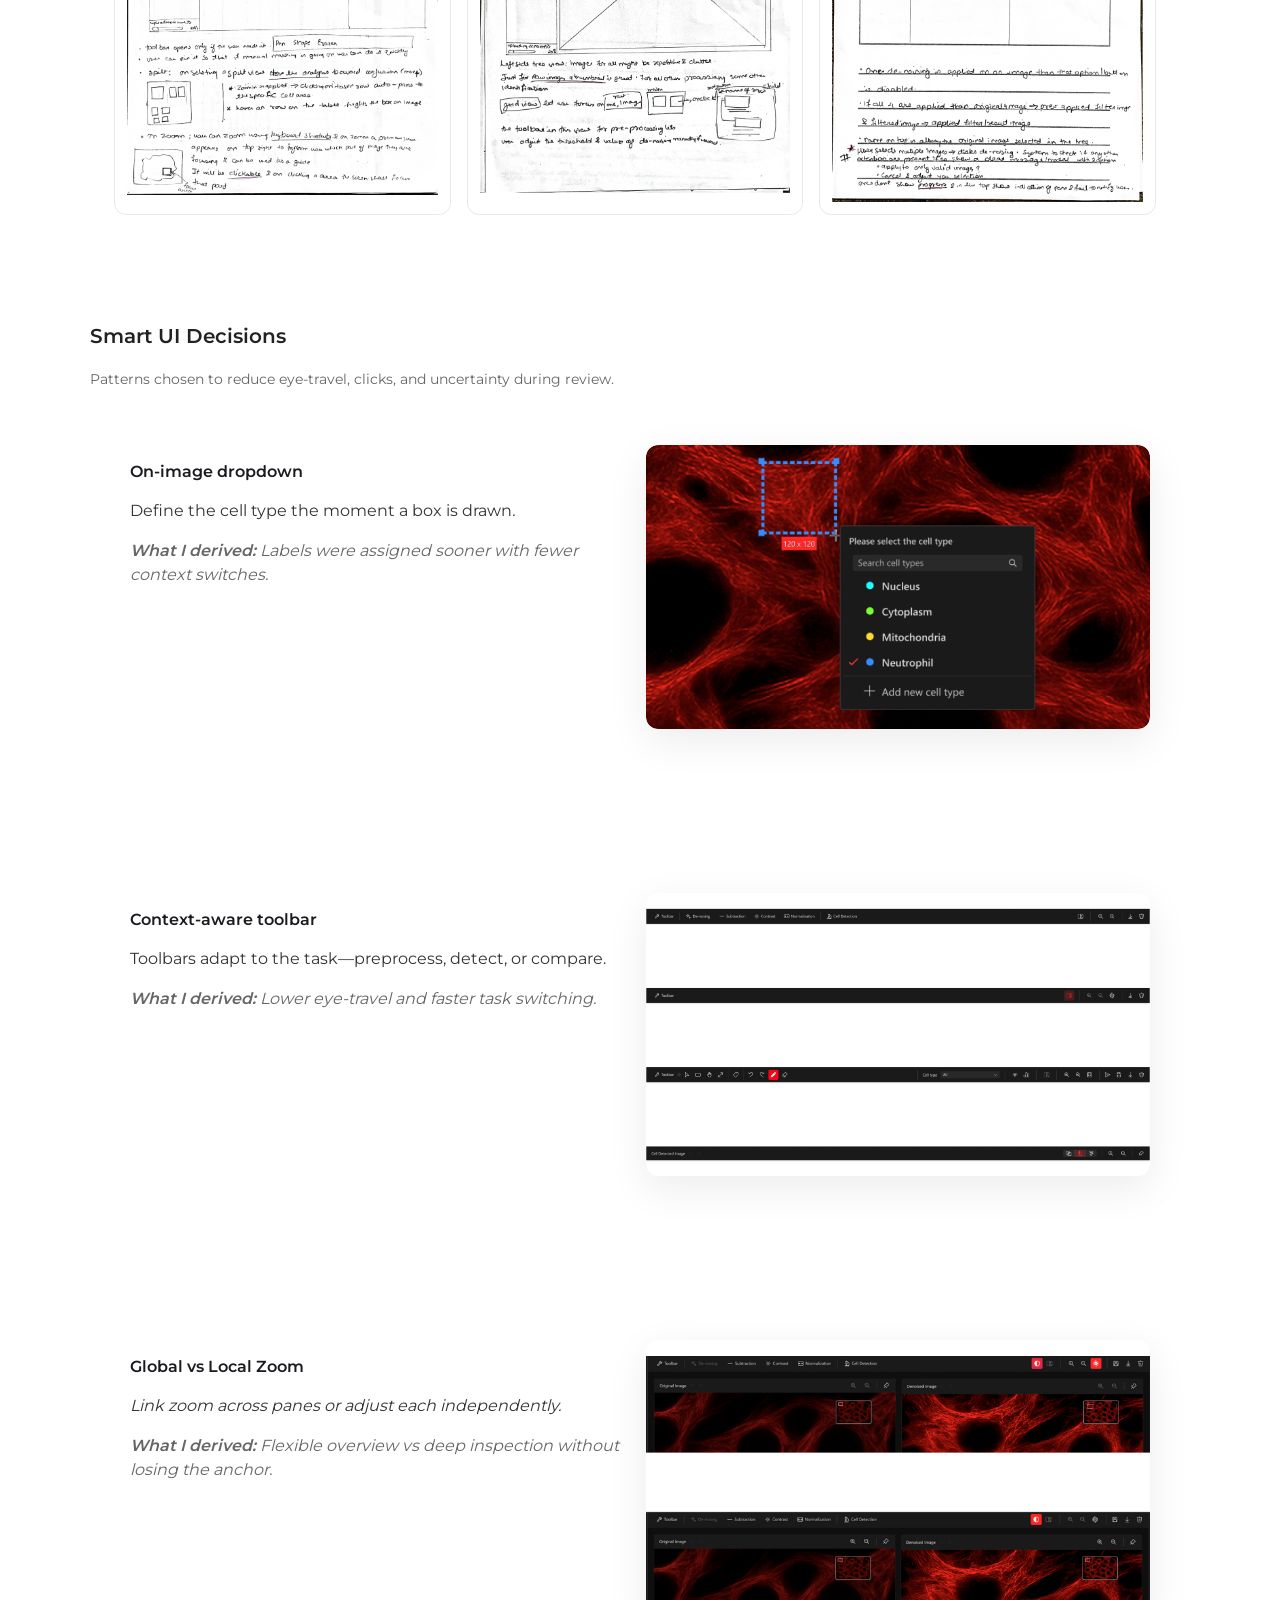
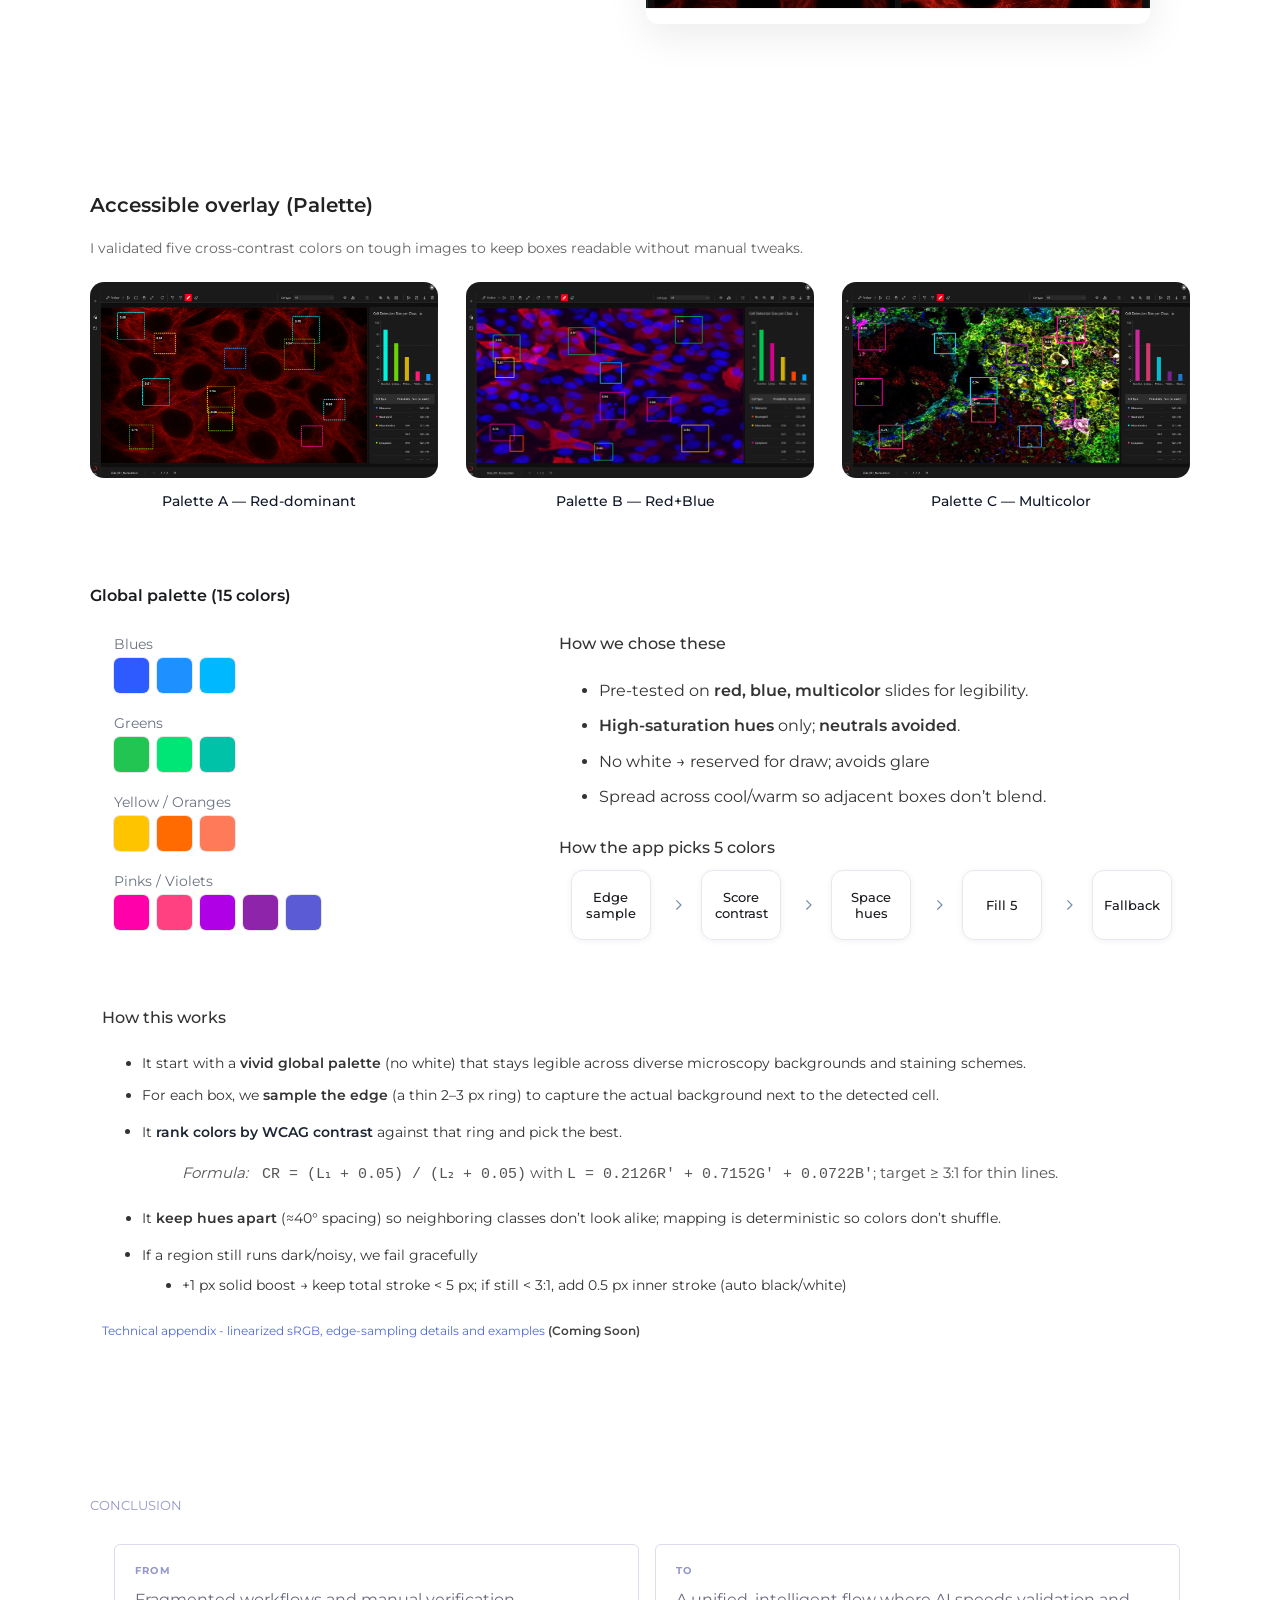
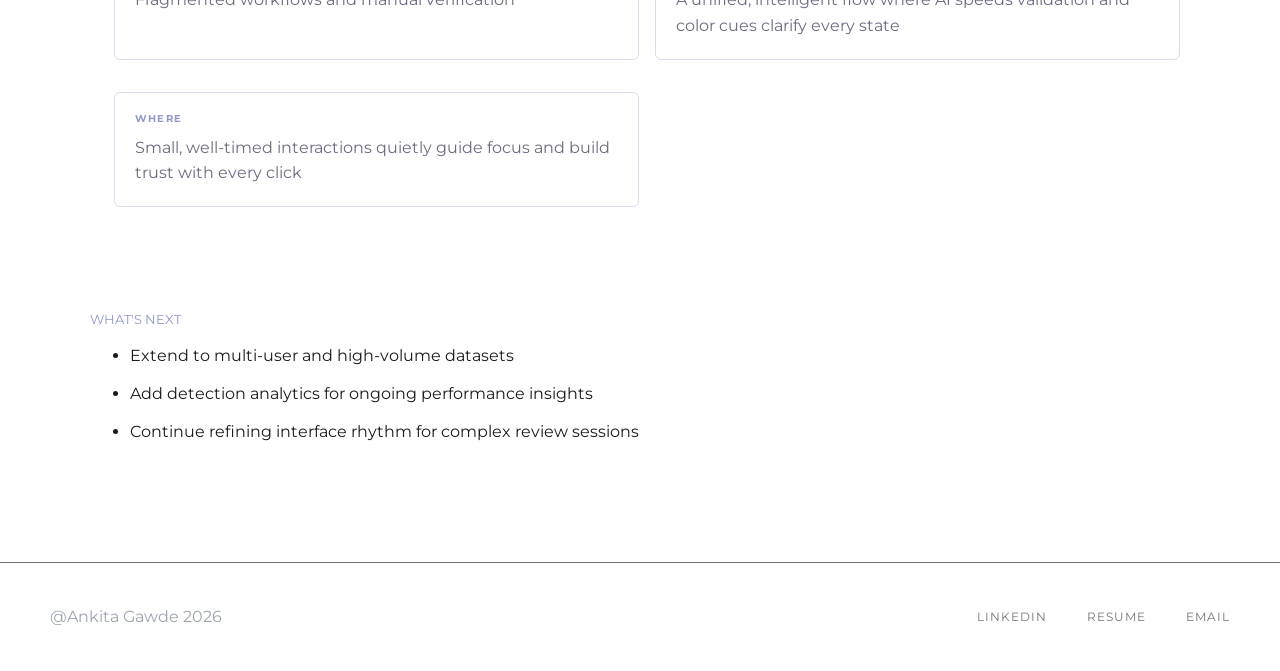
==== commit 71e32518: "changes for index, ai-cell detection tool" ====
--- a/ai-cell-detection-tool.html
+++ b/ai-cell-detection-tool.html
@@ -11,4 +11,4 @@
       width: 100%;
       object-fit: cover;
     }
-  }</style><img data-wf-bgvideo-fallback-img="true" src="assets/site-4b8787f91e0c.jpg" alt=""/></noscript><div aria-live="polite"><button type="button" data-w-bg-video-control="true" aria-controls="3b814b03-7703-b283-6450-dfa40f5118e8-video" class="w-backgroundvideo-backgroundvideoplaypausebutton w-background-video--control"><span><img src="assets/site-528a980a46fe.svg" loading="lazy" alt="Pause video"/></span><span hidden=""><img loading="lazy" alt="Play video" src="assets/site-e6a9a0ede60e.svg"/></span></button></div></div></div></div></section><section class="main-feature-section"><h3 class="subtitle">Main features</h3><div class="w-layout-grid main-feature-grid"><div class="card-wrapper"><img src="assets/site-72d4597328ac.svg" loading="lazy" width="12" height="40" alt="" class="feature-icon"/><div class="feature-label">AI Detection</div></div><div class="card-wrapper"><img src="assets/site-d5e4fcdfc299.svg" loading="lazy" width="12" height="40" alt="" class="feature-icon"/><div class="feature-label">Split View</div></div><div class="card-wrapper"><img src="assets/site-2ea9ac33f87e.svg" loading="lazy" width="12" alt="" class="feature-icon"/><div class="feature-label">Comparison </div></div><div class="card-wrapper"><img src="assets/site-28578d4d58e5.svg" loading="lazy" width="12" alt="" class="feature-icon"/><div class="feature-label">Image Library</div></div><div class="card-wrapper"><img src="assets/site-a81c4cba8475.svg" loading="lazy" width="12" alt="" class="feature-icon"/><div class="feature-label">Unified Review</div></div></div></section></div></div></section><section class="feature-section"><div class="w-layout-blockcontainer feature-container w-container"><div class="w-layout-grid feature-grid"><div class="feature-text"><div class="feature-title">AI cell detection interface</div><div class="feature-desc">AI highlights cells with confidence. Draw to refine, pick or reassign labels inline, and review by cell type.</div></div><div class="feature-visual"><img src="assets/site-4da248f6c89c.png" loading="lazy" width="1910" sizes="(max-width: 479px) 100vw, (max-width: 767px) 49vw, (max-width: 991px) 356px, 462px" alt="AI detection with bounding boxes and confidence labels" class="feature-img"/></div></div><div class="w-layout-grid feature-grid"><div class="feature-visual"><img src="assets/site-6a2b1a9dd086.png" loading="lazy" width="1910" sizes="(max-width: 479px) 100vw, (max-width: 767px) 49vw, (max-width: 991px) 356px, 462px" alt="AI detection with bounding boxes and confidence labels" class="feature-img"/></div><div class="feature-text"><div class="feature-title">Split view</div><div class="feature-desc">Compare raw input and AI-detected output side by side — empowering users to spot missed or over-detected regions.</div></div></div><div class="w-layout-grid feature-grid"><div class="feature-text"><div class="feature-title">Comparison view</div><div class="feature-desc">Toggle between raw and processed views — see how filters like denoise or contrast impact visibility of cells.</div></div><div class="feature-visual"><img src="assets/site-07a133855ba4.png" loading="lazy" width="1910" sizes="(max-width: 479px) 100vw, (max-width: 767px) 49vw, (max-width: 991px) 356px, 462px" alt="AI detection with bounding boxes and confidence labels" class="feature-img"/></div></div><div class="w-layout-grid feature-grid"><div class="feature-visual"><div class="visual-canvas analysis"><img src="assets/site-2a3cafed9a63.png" loading="lazy" width="70" height="Auto" alt="" sizes="70px" class="image-35"/></div></div><div class="feature-text"><div class="feature-title">Image library</div><div class="feature-desc">Collapsible folder tree with status dots; instantly see which images have AI detection applied.</div></div></div><div class="w-layout-grid feature-grid"><div class="feature-text"><div class="feature-title">Unified review</div><div class="feature-desc">Detailed results for the selected image—cell type, confidence, and size—with sort and export for deeper review.</div></div><div class="feature-visual"><div class="visual-canvas analysis"><img src="assets/site-ae31e13d7ebc.png" loading="lazy" width="70" height="Auto" alt="" sizes="70px" class="image-35"/></div></div></div></div></section><section class="section"><div class="w-layout-blockcontainer main-container w-container"><h3 class="heading-section-h3">Process</h3><div class="block-a"><section class="into-section"><div class="process-heading-div"><h3 class="subtitle">Understanding Users</h3><div class="process-notes">Interviews and lab shadowing across three teams; notes condensed into a task-frequency persona and journey.</div></div></section><section class="process-content"><div class="process-heading-div"><h3 class="problem-heading">Persona</h3></div><div class="visual-wrapper"><img src="assets/site-797f144da595.jpg" loading="lazy" width="959.5" sizes="(max-width: 767px) 100vw, (max-width: 991px) 728px, 940px" alt="Persona showing roles, tasks, tools, and pains." class="visual-img"/></div><div class="outcome-div"><div class="process-notes">Roles + task frequency → we prioritized <strong class="inline-highligh">legible overlays</strong>, <strong class="inline-highligh">inline edits</strong>, and <strong class="inline-highligh">low eye-travel</strong> layouts.</div></div></section><section class="process-content"><div class="process-heading-div"><h3 class="problem-heading">Journey map</h3></div><div class="visual-wrapper"><img src="assets/site-e3edcce21756.png" loading="lazy" width="959.5" sizes="(max-width: 767px) 100vw, (max-width: 991px) 728px, 940px" alt="Journey from import to export with pain points highlighted." class="visual-img"/></div></section><div class="outcome-div"><div class="process-notes line1">I mapped the flow—import → detect → refine → compare → export—and surfaced friction at comparison and results being away from the image.</div><div class="process-notes">This shaped <strong class="inline-highligh">Split View</strong>, <strong class="inline-highligh">Unified Review</strong>, and keeping results anchored beside the image.</div></div></div><div class="block-a"><section class="into-section"><div class="process-heading-div"><h3 class="subtitle">Our Design Approach</h3><div class="process-notes">From the persona and journey insights, we mapped real lab tasks into screens and states—minimizing context switches and keeping actions next to the image.</div></div></section><section class="process-content"><div class="process-heading-div"><h3 class="problem-heading">Interaction flow</h3></div><div class="visual-wrapper"><img src="assets/site-7eb96614d593.png" loading="lazy" width="959.5" sizes="(max-width: 767px) 100vw, (max-width: 991px) 728px, 940px" alt="Persona showing roles, tasks, tools, and pains." class="visual-img"/></div><div class="outcome-div"><div class="process-notes">I confirmed the core path—import → detect → refine → compare → export—and removed extra hops by keeping edits and review in the same place.</div><div class="process-notes"><span class="semibold-fontype">Key decision:</span> keep review + edits in one view to reduce context switching during long analysis sessions.</div></div></section><section class="process-content"><div class="process-heading-div"><h3 class="problem-heading">Heuristic guidelines</h3></div><div class="heuristics"><div class="learning-chips heuristics">On-image edits</div><div class="learning-chips heuristics">Compare in place</div><div class="learning-chips heuristics">Results beside image</div><div class="learning-chips heuristics">Low eye-travel</div><div class="learning-chips heuristics"><strong class="bold-text-25">Palette decisions</strong></div><div class="learning-chips heuristics">Fast recovery</div></div></section><section class="process-content"><div class="process-heading-div"><h3 class="problem-heading">Task-Feature mapping</h3></div><div class="container-task-feature"><div class="card-grid"><div class="step-pipeline journey-card"><div class="top-row"><img src="assets/site-223d3383fd7f.svg" loading="lazy" alt="" class="journey-icon"/><div class="stage-title">Prepare &amp; Upload</div></div><div class="divider-line"></div><div class="content-block"><div class="tasks-row"><div class="label-tasks">TASKS</div><div class="task-chips-wrapper"><div class="rectangle-chip">Upload Folder</div><div class="rectangle-chip">Select Images</div><div class="rectangle-chip">Delete Unwanted</div></div></div><div class="tasks-row"><div class="label-tasks">Action</div><div class="task-chips-wrapper"><div class="task-feature-action-text">Drag &amp; drop → View status → Confirm upload</div></div></div><div class="tasks-row"><div class="label-tasks">Feature</div><div class="task-chips-wrapper"><div class="rectangle-chip">Upload area</div><div class="rectangle-chip">Image selector</div><div class="rectangle-chip">File manager</div></div></div></div></div><div class="step-pipeline journey-card"><div class="top-row"><img src="assets/site-223d3383fd7f.svg" loading="lazy" alt="" class="journey-icon"/><div class="stage-title">Check Quality</div></div><div class="divider-line"></div><div class="content-block"><div class="tasks-row"><div class="label-tasks">TASKS</div><div class="task-chips-wrapper"><div class="rectangle-chip">Pre-process slides</div><div class="rectangle-chip">Adjust contrast</div><div class="rectangle-chip">Clean background</div></div></div><div class="tasks-row"><div class="label-tasks">Action</div><div class="task-chips-wrapper"><div class="task-feature-action-text">Run filters → Preview → Save corrections</div></div></div><div class="tasks-row"><div class="label-tasks">Feature</div><div class="task-chips-wrapper"><div class="rectangle-chip">Adjustment panel</div><div class="rectangle-chip">Preview window</div><div class="rectangle-chip">Cleanup tools</div></div></div></div></div><div class="step-pipeline journey-card"><div class="top-row"><img src="assets/site-223d3383fd7f.svg" loading="lazy" alt="" class="journey-icon"/><div class="stage-title">Process Slides</div></div><div class="divider-line"></div><div class="content-block"><div class="tasks-row"><div class="label-tasks">TASKS</div><div class="task-chips-wrapper"><div class="rectangle-chip">Run AI detection</div><div class="rectangle-chip">Track progress</div><div class="rectangle-chip">View detected results</div></div></div><div class="tasks-row"><div class="label-tasks">Action</div><div class="task-chips-wrapper"><div class="task-feature-action-text">Start detection → Analyze → View overlay</div></div></div><div class="tasks-row"><div class="label-tasks">Feature</div><div class="task-chips-wrapper"><div class="rectangle-chip">Detection engine</div><div class="rectangle-chip">Progress bar</div><div class="rectangle-chip">Results viewer</div></div></div></div></div><div class="step-pipeline journey-card"><div class="top-row"><img src="assets/site-223d3383fd7f.svg" loading="lazy" alt="" class="journey-icon"/><div class="stage-title">Verify &amp; Correct</div></div><div class="divider-line"></div><div class="content-block"><div class="tasks-row"><div class="label-tasks">TASKS</div><div class="task-chips-wrapper"><div class="rectangle-chip">Review AI output</div><div class="rectangle-chip">Mark missed cells</div><div class="rectangle-chip">Assign cell type</div></div></div><div class="tasks-row"><div class="label-tasks">Action</div><div class="task-chips-wrapper"><div class="task-feature-action-text">Compare → Edit marks → Confirm labels</div></div></div><div class="tasks-row"><div class="label-tasks">Feature</div><div class="task-chips-wrapper"><div class="rectangle-chip">Markup tools</div><div class="rectangle-chip">Compare view</div><div class="rectangle-chip">Label selector</div></div></div></div></div><div class="step-pipeline journey-card"><div class="top-row"><img src="assets/site-223d3383fd7f.svg" loading="lazy" alt="" class="journey-icon"/><div class="stage-title">Save &amp; Share</div></div><div class="divider-line"></div><div class="content-block"><div class="tasks-row"><div class="label-tasks">TASKS</div><div class="task-chips-wrapper"><div class="rectangle-chip">Save the study</div><div class="rectangle-chip">Export reports</div><div class="rectangle-chip">Send corrected cells to AI</div></div></div><div class="tasks-row"><div class="label-tasks">Action</div><div class="task-chips-wrapper"><div class="task-feature-action-text">Save → Export → Train model</div></div></div><div class="tasks-row"><div class="label-tasks">Feature</div><div class="task-chips-wrapper"><div class="rectangle-chip">Save manager</div><div class="rectangle-chip">Export module</div><div class="rectangle-chip">AI training pipeline</div></div></div></div></div></div></div><div class="outcome-div"><div class="process-notes">By linking user actions with features, I uncovered the core interactions that shaped our initial sketches — ensuring every screen directly reflected real workflow needs.</div></div></section><section class="process-content"><div class="process-heading-div"><h3 class="problem-heading">Sketching the structure</h3></div><div class="sketch-grid"><div class="sketch-card"><div class="sketch-media"><img src="assets/site-2acba65e80de.png" loading="lazy" sizes="100vw" alt="Paper sketches exploring the idea for the navigation " class="sketch-img"/></div></div><div class="sketch-card"><div class="sketch-media"><img src="assets/site-0ae1866d6abb.png" loading="lazy" sizes="100vw" alt="Paper sketches exploring the idea for manual adding a new cell " class="sketch-img"/></div></div><div class="sketch-card"><div class="sketch-media"><img src="assets/site-2c1f01544b31.png" loading="lazy" sizes="100vw" alt="Paper sketches exploring the idea for AI detected " class="sketch-img"/></div></div><div class="sketch-card"><div class="sketch-media"><img src="assets/site-09d734bb8b5c.png" loading="lazy" sizes="100vw" alt="Paper sketches exploring the idea for cell detected screen toolbar view" class="sketch-img"/></div></div><div class="sketch-card"><div class="sketch-media"><img src="assets/site-48fcb70de760.png" loading="lazy" sizes="100vw" alt="Paper sketches exploring the zoom concept" class="sketch-img"/></div></div><div class="sketch-card"><div class="sketch-media"><img src="assets/site-7936829fce34.png" loading="lazy" sizes="100vw" alt="Paper sketches exploring the idea for compare feature " class="sketch-img"/></div></div></div></section><section class="process-content hide"><div class="process-heading-div"><h3 class="problem-heading">Mid-fidelity wireframes</h3></div><div class="midfi-grid"><div id="w-node-_01501091-0019-35dd-a004-2b6dc8664e86-866ca0b9" class="midf-media"><img src="assets/site-c74a71c40f99.png" loading="lazy" width="436.5" id="w-node-_01501091-0019-35dd-a004-2b6dc8664e87-866ca0b9" alt="Search bar with border contrast increased from 1.71:1 to 3.03:1" sizes="(max-width: 479px) 100vw, 437px" class="decision-visual"/></div><div id="w-node-a725a766-3e11-79ed-55c6-3b4b50f98a66-866ca0b9" class="midf-media"><img src="assets/site-eef82af506a7.png" loading="lazy" width="436.5" id="w-node-a725a766-3e11-79ed-55c6-3b4b50f98a67-866ca0b9" alt="Search bar with border contrast increased from 1.71:1 to 3.03:1" sizes="(max-width: 479px) 100vw, 437px" class="decision-visual"/></div><div id="w-node-bc83213d-c509-794f-bb5d-58ca5f131858-866ca0b9" class="midf-media"><img src="assets/site-ceade6d19bf8.png" loading="lazy" width="436.5" id="w-node-bc83213d-c509-794f-bb5d-58ca5f131859-866ca0b9" alt="Search bar with border contrast increased from 1.71:1 to 3.03:1" sizes="(max-width: 479px) 100vw, 437px" class="decision-visual"/></div></div></section></div><div class="block-a"><section class="into-section"><div class="process-heading-div"><h3 class="subtitle">Smart UI Decisions</h3><div class="process-notes">Patterns chosen to reduce eye-travel, clicks, and uncertainty during review.</div></div></section><section class="process-smart-ui"><div class="w-layout-blockcontainer process-container w-container"><div class="decision-band"><div class="w-layout-grid ba-grid"><div class="decision-content"><h5 class="h5-titles nopadding">On-image dropdown</h5><div class="decision-textblock"><p class="decision-line1">Define the cell type the moment a box is drawn<em>.</em></p><p class="decision-line2"><span class="inline-highligh"><em class="italic-text-5">What I derived: </em></span><em class="italic-text-4"> Labels were assigned sooner with fewer context switches.</em></p></div></div><div id="w-node-ee42b6ea-e382-ac1a-d727-32d0d3e4cb2c-866ca0b9" class="decision-visual"><img src="assets/site-a8171700e27a.png" loading="lazy" width="436.5" id="w-node-ee42b6ea-e382-ac1a-d727-32d0d3e4cb2d-866ca0b9" alt="Search bar with border contrast increased from 1.71:1 to 3.03:1" sizes="(max-width: 479px) 100vw, (max-width: 767px) 49vw, (max-width: 991px) 356px, 437px" class="decision-visual"/></div></div></div></div></section><section class="process-smart-ui"><div class="w-layout-blockcontainer process-container w-container"><div class="decision-band"><div class="w-layout-grid ba-grid"><div class="decision-content"><h5 class="h5-titles nopadding">Context-aware toolbar</h5><div class="decision-textblock"><p class="decision-line1">Toolbars adapt to the task—preprocess, detect, or compare.</p><p class="decision-line2"><span class="inline-highligh"><em class="italic-text-5">What I derived: </em></span><em class="italic-text-4"> Lower eye-travel and faster task switching.</em></p></div></div><div id="w-node-b064571f-462d-b884-0e6c-d72fcb322527-866ca0b9" class="decision-visual"><img src="assets/site-bb3e4e7c3a54.png" loading="lazy" width="436.5" id="w-node-b064571f-462d-b884-0e6c-d72fcb322528-866ca0b9" alt="Search bar with border contrast increased from 1.71:1 to 3.03:1" sizes="(max-width: 479px) 100vw, (max-width: 767px) 49vw, (max-width: 991px) 356px, 437px" class="decision-visual"/></div></div></div></div></section><section class="process-smart-ui"><div class="w-layout-blockcontainer process-container w-container"><div class="decision-band"><div class="w-layout-grid ba-grid"><div class="decision-content"><h5 class="h5-titles nopadding">Global vs Local Zoom</h5><div class="decision-textblock"><p class="decision-line1"><em>Link zoom across panes or adjust each independently.</em></p><p class="decision-line2"><span class="inline-highligh"><em class="italic-text-5">What I derived: </em></span><em class="italic-text-4">Flexible overview vs deep inspection without losing the anchor.</em></p></div></div><div id="w-node-e4bfd1e2-faa5-210f-6809-78951bb21d87-866ca0b9" class="decision-visual"><img src="assets/site-7754bf79892a.png" loading="lazy" width="436.5" id="w-node-e4bfd1e2-faa5-210f-6809-78951bb21d88-866ca0b9" alt="Search bar with border contrast increased from 1.71:1 to 3.03:1" sizes="(max-width: 479px) 100vw, (max-width: 767px) 49vw, (max-width: 991px) 356px, 437px" class="decision-visual"/><img src="assets/site-3965a626dac2.png" loading="lazy" sizes="100vw" alt="" class="content-image long-iamge"/></div></div></div></div></section></div><div class="block-a"><section class="into-section"><div class="process-heading-div"><h3 class="subtitle">Accessible overlay (Palette)</h3><div class="process-notes">I validated five cross-contrast colors on tough images to keep boxes readable without manual tweaks.</div></div></section><section class="process-overlays"><div class="band3"><div class="band-item"><div class="visual-wrap"><img src="assets/site-7063c59b787b.png" loading="lazy" width="1200" sizes="(max-width: 767px) 100vw, (max-width: 991px) 728px, 940px" alt="“Microscopy image with red cytoplasm background and blue nuclei. AI bounding boxes use Palette A (cyan, lime, amber, violet, orange).”" class="img-band-img"/></div><div class="band-caption"><div class="band-title">Palette A — Red-dominant</div><div class="legend-inline"><div class="dot is-cyan"></div><div class="dot is-green"></div><div class="dot is-yellow"></div><div class="dot is-darkpink"></div><div class="dot is-deepblue"></div></div></div></div><div class="band-item"><div class="visual-wrap"><img src="assets/site-66d94f8acb0e.png" loading="lazy" width="1600" sizes="(max-width: 767px) 100vw, (max-width: 991px) 728px, 940px" alt="Microscopy image with blue nuclei and red tissue. AI bounding boxes use Palette B (lime, magenta, amber, cyan, orange-red)" class="img-band-img"/></div><div class="band-caption"><div class="band-title">Palette B — Red+Blue</div><div class="legend-inline"><div class="dot is-darkgreen"></div><div class="dot is-pink"></div><div class="dot is-yellow"></div><div class="dot is-seblue"></div><div class="dot is-orange"></div></div></div></div><div class="band-item"><div class="visual-wrap"><img src="assets/site-adbadac7e318.png" loading="lazy" width="1200" sizes="(max-width: 767px) 100vw, (max-width: 991px) 728px, 940px" alt="Microscopy image with mixed green/red tissue and blue nuclei; AI boxes use Palette C (magenta #FF00AA, pink #FF4081, cyan #00E5FF, violet #8E24AA, blue #1E90FF) for clear contrast." class="img-band-img"/></div><div class="band-caption"><div class="band-title">Palette C — Multicolor</div><div class="legend-inline"><div class="dot is-pink"></div><div class="dot is-skyblue"></div><div class="dot is-rose"></div><div class="dot is-magenta"></div><div class="dot is-deepblue"></div></div></div></div></div></section><section class="section--gobal-palette"><div class="h5-titles">Global palette (15 colors)</div><div class="container _15-color-palette"><div class="palette-spilt"><div class="palette-left"><div class="hue-group"><div class="hue-title">Blues</div><div class="hue-row"><div class="chip-20 is-blue-1"></div><div class="chip-20 is-blue-2"></div><div class="chip-20 is-blue-3"></div></div></div><div class="hue-group"><div class="hue-title">Greens</div><div class="hue-row"><div class="chip-20 is-green-1"></div><div class="chip-20 is-green-2"></div><div class="chip-20 is-green-3"></div></div></div><div class="hue-group"><div class="hue-title">Yellow / Oranges</div><div class="hue-row"><div class="chip-20 is-yellow-1"></div><div class="chip-20 is-yellow-2"></div><div class="chip-20 is-yellow-3"></div></div></div><div class="hue-group"><div class="hue-title">Pinks / Violets</div><div class="hue-row"><div class="chip-20 is-pink-1"></div><div class="chip-20 is-pink-2"></div><div class="chip-20 is-pink-3"></div><div class="chip-20 is-pink-4"></div><div class="chip-20 is-pink-5"></div></div></div></div><div class="palette-right"><div class="div-palette"><div class="palette-title">How we chose these</div><ul role="list" class="palette-list"><li class="palette-list-li">Pre-tested on <strong class="inline-highligh">red, blue, multicolor</strong> slides for legibility.</li><li class="palette-list-li"><strong class="inline-highligh">High-saturation hues</strong> only; <strong class="inline-highligh">neutrals avoided</strong>.</li><li class="palette-list-li">No white → reserved for draw; avoids glare</li><li class="palette-list-li">Spread across cool/warm so adjacent boxes don’t blend.</li></ul></div><div class="div-palette"><div class="palette-title">How the app picks 5 colors</div><div class="w-layout-blockcontainer pipeline-container w-container"><div class="pipeline-flow"><div class="step-pipeline"><div class="step-icon"></div><div class="step-label">Edge sample</div></div><div class="arrow-pipeline"></div><div class="step-pipeline"><div class="step-icon"></div><div class="step-label">Score contrast</div></div><div class="arrow-pipeline"></div><div class="step-pipeline"><div class="step-icon"></div><div class="step-label">Space hues</div></div><div class="arrow-pipeline"></div><div class="step-pipeline"><div class="step-icon"></div><div class="step-label">Fill 5</div></div><div class="arrow-pipeline"></div><div class="step-pipeline"><div class="step-icon"></div><div class="step-label">Fallback</div></div></div></div></div></div></div></div><section class="section-pipeline"><div class="w-layout-blockcontainer pipeline-container w-container"><div class="palette-title">How this works</div><ul role="list" class="palette-list"><li class="palette-list-li small">It start with a <span class="inline-highligh">vivid global palette</span> (no white) that stays legible across diverse microscopy backgrounds and staining schemes.</li><li class="palette-list-li small">For each box, we <span class="inline-highligh">sample the edge</span> (a thin 2–3 px ring) to capture the actual background next to the detected cell.</li><li class="palette-list-li"><ul role="list" class="nester-list"><li class="parent-list small">It <span class="highlight">rank colors by WCAG contrast</span> against that ring and pick the best.</li><li class="inner-list"><ul role="list" class="inner-list-child small formula"><li class="palette-list-li child-blank"><strong class="bold-text-17"><em>Formula: </em><code class="code">CR = (L₁ + 0.05) / (L₂ + 0.05)</code> with <code>L = 0.2126R′ + 0.7152G′ + 0.0722B′</code>; target ≥ 3:1 for thin lines.</strong></li></ul></li></ul></li><li class="palette-list-li small">It <span class="inline-highligh">keep hues apart</span> (≈40° spacing) so neighboring classes don’t look alike; mapping is deterministic so colors don’t shuffle.</li><li class="palette-list-li"><ul role="list" class="nester-list"><li class="parent-list small">If a region still runs dark/noisy, we fail gracefully</li><li class="inner-list"><ul role="list" class="inner-list-child small"><li class="palette-list-li">+1 px solid boost → keep total stroke &lt; 5 px; if still &lt; 3:1, add 0.5 px inner stroke (auto black/white)</li></ul></li></ul></li></ul><a href="#" class="link">Technical appendix - linearized sRGB, edge-sampling details and examples <span class="text-span-31">(Coming Soon)</span></a></div></section></section></div></div></section><section class="section"><div class="w-layout-blockcontainer main-container w-container"><h3 class="heading-section-h3">Conclusion</h3><div class="capsule-lines-wrapper"><div class="capsule-line"><p class="txt-block-label">From</p><div class="txt-block-description">Fragmented workflows and manual verification</div></div><div class="capsule-line"><p class="txt-block-label">To</p><div class="txt-block-description">A unified, intelligent flow where AI speeds validation and color cues clarify every state</div></div><div class="capsule-line"><p class="txt-block-label">Where</p><div class="txt-block-description">Small, well-timed interactions quietly guide focus and build trust with every click</div></div></div></div></section><section class="section"><div class="w-layout-blockcontainer main-container w-container"><h3 class="heading-section-h3">What&#x27;s next</h3><div class="block-a"><section class="into-section"><div class="process-heading-div"><ul role="list" class="li-conclusion"><li class="ui-concluion-item">Extend to multi-user and high-volume datasets</li><li class="ui-concluion-item">Add detection analytics for ongoing performance insights</li><li class="ui-concluion-item">Continue refining interface rhythm for complex review sessions</li></ul></div></section></div></div></section><section class="nextchapters"><div class="w-layout-blockcontainer container-19 w-container"><div class="w-layout-grid grid-12"><div class="content-div"><div class="image-content-div"><img src="assets/site-992333720c7e.png" loading="lazy" width="361" sizes="(max-width: 479px) 100vw, (max-width: 767px) 49vw, (max-width: 991px) 356px, 361px" alt="" class="image-27 mobile-image"/></div><div class="case-study-descrptio"><h5 class="heading-next-case-study">Kitchen Thread</h5><div class="casestudy-subtitle-text"><strong class="bold-text-10">Mobile UX | Role-Based Access | Lightweight UI</strong></div></div></div><div class="content-div right"><div class="image-content-div"><div class="coming-soon-div small"><h1 class="heading-6">Coming Soon</h1></div></div><div class="case-study-descrptio"><h5 class="heading-next-case-study">Patient Scheduler</h5><div class="casestudy-subtitle-text"><strong class="bold-text-10">Usability | UX | CLINICAL WORKFLOW STRATEGY</strong></div></div></div></div></div></section><div class="footer-wrap"><div class="div-block-46"><div class="text-block-41">@Ankita Gawde 2026</div></div><div class="footer-links"><a href="https://www.linkedin.com/in/ankita-gawde/" target="_blank" class="footer-item">LinkedIN</a><a href="assets/site-0fb4a8c27175.pdf" class="footer-item">Resume</a><a href="mailto:ankita.k.gawde@gmail.com?subject=Need%20to%20connect" class="footer-item">Email</a></div></div><script src="assets/site-19375f7165e5.js" type="text/javascript" integrity="sha256-9/aliU8dGd2tb6OSsuzixeV4y/faTqgFtohetphbbj0=" crossorigin="anonymous"></script><script src="assets/site-999b4f00c429.js" type="text/javascript" integrity="sha384-4abIlA5/v7XaW1HMXKBgnUuhnjBYJ/Z9C1OSg4OhmVw9O3QeHJ/qJqFBERCDPv7G" crossorigin="anonymous"></script><script src="assets/site-69960b9c710f.js" type="text/javascript" integrity="sha384-fLdoGjoLKX/nqG8njyYXHUGSv4gM9auKU5g8e8jHL5T6O8P4RSt2KvdL3vsMI24a" crossorigin="anonymous"></script><script src="assets/site-1f09b89378a1.js" type="text/javascript" integrity="sha384-syqa9FHt8eIu5BwQD0PdK1vfDno4F0CnCCcuWHy64seSDFzD/pP68ZS9S2wx0YMR" crossorigin="anonymous"></script></body></html>+  }</style><img data-wf-bgvideo-fallback-img="true" src="assets/site-4b8787f91e0c.jpg" alt=""/></noscript><div aria-live="polite"><button type="button" data-w-bg-video-control="true" aria-controls="3b814b03-7703-b283-6450-dfa40f5118e8-video" class="w-backgroundvideo-backgroundvideoplaypausebutton w-background-video--control"><span><img src="assets/site-528a980a46fe.svg" loading="lazy" alt="Pause video"/></span><span hidden=""><img loading="lazy" alt="Play video" src="assets/site-e6a9a0ede60e.svg"/></span></button></div></div></div></div></section><section class="main-feature-section"><h3 class="subtitle">Main features</h3><div class="w-layout-grid main-feature-grid"><div class="card-wrapper"><img src="assets/site-72d4597328ac.svg" loading="lazy" width="12" height="40" alt="" class="feature-icon"/><div class="feature-label">AI Detection</div></div><div class="card-wrapper"><img src="assets/site-d5e4fcdfc299.svg" loading="lazy" width="12" height="40" alt="" class="feature-icon"/><div class="feature-label">Split View</div></div><div class="card-wrapper"><img src="assets/site-2ea9ac33f87e.svg" loading="lazy" width="12" alt="" class="feature-icon"/><div class="feature-label">Comparison </div></div><div class="card-wrapper"><img src="assets/site-28578d4d58e5.svg" loading="lazy" width="12" alt="" class="feature-icon"/><div class="feature-label">Image Library</div></div><div class="card-wrapper"><img src="assets/site-a81c4cba8475.svg" loading="lazy" width="12" alt="" class="feature-icon"/><div class="feature-label">Unified Review</div></div></div></section></div></div></section><section class="feature-section"><div class="w-layout-blockcontainer feature-container w-container"><div class="w-layout-grid feature-grid"><div class="feature-text"><div class="feature-title">AI cell detection interface</div><div class="feature-desc">AI highlights cells with confidence. Draw to refine, pick or reassign labels inline, and review by cell type.</div></div><div class="feature-visual"><img src="assets/site-4da248f6c89c.png" loading="lazy" width="1910" sizes="(max-width: 479px) 100vw, (max-width: 767px) 49vw, (max-width: 991px) 356px, 462px" alt="AI detection with bounding boxes and confidence labels" class="feature-img"/></div></div><div class="w-layout-grid feature-grid"><div class="feature-visual"><img src="assets/site-6a2b1a9dd086.png" loading="lazy" width="1910" sizes="(max-width: 479px) 100vw, (max-width: 767px) 49vw, (max-width: 991px) 356px, 462px" alt="AI detection with bounding boxes and confidence labels" class="feature-img"/></div><div class="feature-text"><div class="feature-title">Split view</div><div class="feature-desc">Compare raw input and AI-detected output side by side — empowering users to spot missed or over-detected regions.</div></div></div><div class="w-layout-grid feature-grid"><div class="feature-text"><div class="feature-title">Comparison view</div><div class="feature-desc">Toggle between raw and processed views — see how filters like denoise or contrast impact visibility of cells.</div></div><div class="feature-visual"><img src="assets/site-07a133855ba4.png" loading="lazy" width="1910" sizes="(max-width: 479px) 100vw, (max-width: 767px) 49vw, (max-width: 991px) 356px, 462px" alt="AI detection with bounding boxes and confidence labels" class="feature-img"/></div></div><div class="w-layout-grid feature-grid"><div class="feature-visual"><div class="visual-canvas analysis"><img src="assets/site-2a3cafed9a63.png" loading="lazy" width="70" height="Auto" alt="" sizes="70px" class="image-35"/></div></div><div class="feature-text"><div class="feature-title">Image library</div><div class="feature-desc">Collapsible folder tree with status dots; instantly see which images have AI detection applied.</div></div></div><div class="w-layout-grid feature-grid"><div class="feature-text"><div class="feature-title">Unified review</div><div class="feature-desc">Detailed results for the selected image—cell type, confidence, and size—with sort and export for deeper review.</div></div><div class="feature-visual"><div class="visual-canvas analysis"><img src="assets/site-ae31e13d7ebc.png" loading="lazy" width="70" height="Auto" alt="" sizes="70px" class="image-35"/></div></div></div></div></section><section class="section"><div class="w-layout-blockcontainer main-container w-container"><h3 class="heading-section-h3">Process</h3><div class="block-a"><section class="into-section"><div class="process-heading-div"><h3 class="subtitle">Understanding Users</h3><div class="process-notes">Interviews and lab shadowing across three teams; notes condensed into a task-frequency persona and journey.</div></div></section><section class="process-content"><div class="process-heading-div"><h3 class="problem-heading">Persona</h3></div><div class="visual-wrapper"><img src="assets/site-797f144da595.jpg" loading="lazy" width="959.5" sizes="(max-width: 767px) 100vw, (max-width: 991px) 728px, 940px" alt="Persona showing roles, tasks, tools, and pains." class="visual-img"/></div><div class="outcome-div"><div class="process-notes">Roles + task frequency → we prioritized <strong class="inline-highligh">legible overlays</strong>, <strong class="inline-highligh">inline edits</strong>, and <strong class="inline-highligh">low eye-travel</strong> layouts.</div></div></section><section class="process-content"><div class="process-heading-div"><h3 class="problem-heading">Journey map</h3></div><div class="visual-wrapper"><img src="assets/site-e3edcce21756.png" loading="lazy" width="959.5" sizes="(max-width: 767px) 100vw, (max-width: 991px) 728px, 940px" alt="Journey from import to export with pain points highlighted." class="visual-img"/></div></section><div class="outcome-div"><div class="process-notes line1">I mapped the flow—import → detect → refine → compare → export—and surfaced friction at comparison and results being away from the image.</div><div class="process-notes">This shaped <strong class="inline-highligh">Split View</strong>, <strong class="inline-highligh">Unified Review</strong>, and keeping results anchored beside the image.</div></div></div><div class="block-a"><section class="into-section"><div class="process-heading-div"><h3 class="subtitle">Our Design Approach</h3><div class="process-notes">From the persona and journey insights, we mapped real lab tasks into screens and states—minimizing context switches and keeping actions next to the image.</div></div></section><section class="process-content"><div class="process-heading-div"><h3 class="problem-heading">Interaction flow</h3></div><div class="visual-wrapper"><img src="assets/site-7eb96614d593.png" loading="lazy" width="959.5" sizes="(max-width: 767px) 100vw, (max-width: 991px) 728px, 940px" alt="Persona showing roles, tasks, tools, and pains." class="visual-img"/></div><div class="outcome-div"><div class="process-notes">I confirmed the core path—import → detect → refine → compare → export—and removed extra hops by keeping edits and review in the same place.</div><div class="process-notes"><span class="semibold-fontype">Key decision:</span> keep review + edits in one view to reduce context switching during long analysis sessions.</div></div></section><section class="process-content"><div class="process-heading-div"><h3 class="problem-heading">Heuristic guidelines</h3></div><div class="heuristics"><div class="learning-chips heuristics">On-image edits</div><div class="learning-chips heuristics">Compare in place</div><div class="learning-chips heuristics">Results beside image</div><div class="learning-chips heuristics">Low eye-travel</div><div class="learning-chips heuristics"><strong class="bold-text-25">Palette decisions</strong></div><div class="learning-chips heuristics">Fast recovery</div></div></section><section class="process-content"><div class="process-heading-div"><h3 class="problem-heading">Task-Feature mapping</h3></div><div class="container-task-feature"><div class="card-grid"><div class="step-pipeline journey-card"><div class="top-row"><img src="assets/site-223d3383fd7f.svg" loading="lazy" alt="" class="journey-icon"/><div class="stage-title">Prepare &amp; Upload</div></div><div class="divider-line"></div><div class="content-block"><div class="tasks-row"><div class="label-tasks">TASKS</div><div class="task-chips-wrapper"><div class="rectangle-chip">Upload Folder</div><div class="rectangle-chip">Select Images</div><div class="rectangle-chip">Delete Unwanted</div></div></div><div class="tasks-row"><div class="label-tasks">Action</div><div class="task-chips-wrapper"><div class="task-feature-action-text">Drag &amp; drop → View status → Confirm upload</div></div></div><div class="tasks-row"><div class="label-tasks">Feature</div><div class="task-chips-wrapper"><div class="rectangle-chip">Upload area</div><div class="rectangle-chip">Image selector</div><div class="rectangle-chip">File manager</div></div></div></div></div><div class="step-pipeline journey-card"><div class="top-row"><img src="assets/site-223d3383fd7f.svg" loading="lazy" alt="" class="journey-icon"/><div class="stage-title">Check Quality</div></div><div class="divider-line"></div><div class="content-block"><div class="tasks-row"><div class="label-tasks">TASKS</div><div class="task-chips-wrapper"><div class="rectangle-chip">Pre-process slides</div><div class="rectangle-chip">Adjust contrast</div><div class="rectangle-chip">Clean background</div></div></div><div class="tasks-row"><div class="label-tasks">Action</div><div class="task-chips-wrapper"><div class="task-feature-action-text">Run filters → Preview → Save corrections</div></div></div><div class="tasks-row"><div class="label-tasks">Feature</div><div class="task-chips-wrapper"><div class="rectangle-chip">Adjustment panel</div><div class="rectangle-chip">Preview window</div><div class="rectangle-chip">Cleanup tools</div></div></div></div></div><div class="step-pipeline journey-card"><div class="top-row"><img src="assets/site-223d3383fd7f.svg" loading="lazy" alt="" class="journey-icon"/><div class="stage-title">Process Slides</div></div><div class="divider-line"></div><div class="content-block"><div class="tasks-row"><div class="label-tasks">TASKS</div><div class="task-chips-wrapper"><div class="rectangle-chip">Run AI detection</div><div class="rectangle-chip">Track progress</div><div class="rectangle-chip">View detected results</div></div></div><div class="tasks-row"><div class="label-tasks">Action</div><div class="task-chips-wrapper"><div class="task-feature-action-text">Start detection → Analyze → View overlay</div></div></div><div class="tasks-row"><div class="label-tasks">Feature</div><div class="task-chips-wrapper"><div class="rectangle-chip">Detection engine</div><div class="rectangle-chip">Progress bar</div><div class="rectangle-chip">Results viewer</div></div></div></div></div><div class="step-pipeline journey-card"><div class="top-row"><img src="assets/site-223d3383fd7f.svg" loading="lazy" alt="" class="journey-icon"/><div class="stage-title">Verify &amp; Correct</div></div><div class="divider-line"></div><div class="content-block"><div class="tasks-row"><div class="label-tasks">TASKS</div><div class="task-chips-wrapper"><div class="rectangle-chip">Review AI output</div><div class="rectangle-chip">Mark missed cells</div><div class="rectangle-chip">Assign cell type</div></div></div><div class="tasks-row"><div class="label-tasks">Action</div><div class="task-chips-wrapper"><div class="task-feature-action-text">Compare → Edit marks → Confirm labels</div></div></div><div class="tasks-row"><div class="label-tasks">Feature</div><div class="task-chips-wrapper"><div class="rectangle-chip">Markup tools</div><div class="rectangle-chip">Compare view</div><div class="rectangle-chip">Label selector</div></div></div></div></div><div class="step-pipeline journey-card"><div class="top-row"><img src="assets/site-223d3383fd7f.svg" loading="lazy" alt="" class="journey-icon"/><div class="stage-title">Save &amp; Share</div></div><div class="divider-line"></div><div class="content-block"><div class="tasks-row"><div class="label-tasks">TASKS</div><div class="task-chips-wrapper"><div class="rectangle-chip">Save the study</div><div class="rectangle-chip">Export reports</div><div class="rectangle-chip">Send corrected cells to AI</div></div></div><div class="tasks-row"><div class="label-tasks">Action</div><div class="task-chips-wrapper"><div class="task-feature-action-text">Save → Export → Train model</div></div></div><div class="tasks-row"><div class="label-tasks">Feature</div><div class="task-chips-wrapper"><div class="rectangle-chip">Save manager</div><div class="rectangle-chip">Export module</div><div class="rectangle-chip">AI training pipeline</div></div></div></div></div></div></div><div class="outcome-div"><div class="process-notes">By linking user actions with features, I uncovered the core interactions that shaped our initial sketches — ensuring every screen directly reflected real workflow needs.</div></div></section><section class="process-content"><div class="process-heading-div"><h3 class="problem-heading">Sketching the structure</h3></div><div class="sketch-grid"><div class="sketch-card"><div class="sketch-media"><img src="assets/site-2acba65e80de.png" loading="lazy" sizes="100vw" alt="Paper sketches exploring the idea for the navigation " class="sketch-img"/></div></div><div class="sketch-card"><div class="sketch-media"><img src="assets/site-0ae1866d6abb.png" loading="lazy" sizes="100vw" alt="Paper sketches exploring the idea for manual adding a new cell " class="sketch-img"/></div></div><div class="sketch-card"><div class="sketch-media"><img src="assets/site-2c1f01544b31.png" loading="lazy" sizes="100vw" alt="Paper sketches exploring the idea for AI detected " class="sketch-img"/></div></div><div class="sketch-card"><div class="sketch-media"><img src="assets/site-09d734bb8b5c.png" loading="lazy" sizes="100vw" alt="Paper sketches exploring the idea for cell detected screen toolbar view" class="sketch-img"/></div></div><div class="sketch-card"><div class="sketch-media"><img src="assets/site-48fcb70de760.png" loading="lazy" sizes="100vw" alt="Paper sketches exploring the zoom concept" class="sketch-img"/></div></div><div class="sketch-card"><div class="sketch-media"><img src="assets/site-7936829fce34.png" loading="lazy" sizes="100vw" alt="Paper sketches exploring the idea for compare feature " class="sketch-img"/></div></div></div></section><section class="process-content hide"><div class="process-heading-div"><h3 class="problem-heading">Mid-fidelity wireframes</h3></div><div class="midfi-grid"><div id="w-node-_01501091-0019-35dd-a004-2b6dc8664e86-866ca0b9" class="midf-media"><img src="assets/site-c74a71c40f99.png" loading="lazy" width="436.5" id="w-node-_01501091-0019-35dd-a004-2b6dc8664e87-866ca0b9" alt="Search bar with border contrast increased from 1.71:1 to 3.03:1" sizes="(max-width: 479px) 100vw, 437px" class="decision-visual"/></div><div id="w-node-a725a766-3e11-79ed-55c6-3b4b50f98a66-866ca0b9" class="midf-media"><img src="assets/site-eef82af506a7.png" loading="lazy" width="436.5" id="w-node-a725a766-3e11-79ed-55c6-3b4b50f98a67-866ca0b9" alt="Search bar with border contrast increased from 1.71:1 to 3.03:1" sizes="(max-width: 479px) 100vw, 437px" class="decision-visual"/></div><div id="w-node-bc83213d-c509-794f-bb5d-58ca5f131858-866ca0b9" class="midf-media"><img src="assets/site-ceade6d19bf8.png" loading="lazy" width="436.5" id="w-node-bc83213d-c509-794f-bb5d-58ca5f131859-866ca0b9" alt="Search bar with border contrast increased from 1.71:1 to 3.03:1" sizes="(max-width: 479px) 100vw, 437px" class="decision-visual"/></div></div></section></div><div class="block-a"><section class="into-section"><div class="process-heading-div"><h3 class="subtitle">Smart UI Decisions</h3><div class="process-notes">Patterns chosen to reduce eye-travel, clicks, and uncertainty during review.</div></div></section><section class="process-smart-ui"><div class="w-layout-blockcontainer process-container w-container"><div class="decision-band"><div class="w-layout-grid ba-grid"><div class="decision-content"><h5 class="h5-titles nopadding">On-image dropdown</h5><div class="decision-textblock"><p class="decision-line1">Define the cell type the moment a box is drawn<em>.</em></p><p class="decision-line2"><span class="inline-highligh"><em class="italic-text-5">What I derived: </em></span><em class="italic-text-4"> Labels were assigned sooner with fewer context switches.</em></p></div></div><div id="w-node-ee42b6ea-e382-ac1a-d727-32d0d3e4cb2c-866ca0b9" class="decision-visual"><img src="assets/site-a8171700e27a.png" loading="lazy" width="436.5" id="w-node-ee42b6ea-e382-ac1a-d727-32d0d3e4cb2d-866ca0b9" alt="Search bar with border contrast increased from 1.71:1 to 3.03:1" sizes="(max-width: 479px) 100vw, (max-width: 767px) 49vw, (max-width: 991px) 356px, 437px" class="decision-visual"/></div></div></div></div></section><section class="process-smart-ui"><div class="w-layout-blockcontainer process-container w-container"><div class="decision-band"><div class="w-layout-grid ba-grid"><div class="decision-content"><h5 class="h5-titles nopadding">Context-aware toolbar</h5><div class="decision-textblock"><p class="decision-line1">Toolbars adapt to the task—preprocess, detect, or compare.</p><p class="decision-line2"><span class="inline-highligh"><em class="italic-text-5">What I derived: </em></span><em class="italic-text-4"> Lower eye-travel and faster task switching.</em></p></div></div><div id="w-node-b064571f-462d-b884-0e6c-d72fcb322527-866ca0b9" class="decision-visual"><img src="assets/site-bb3e4e7c3a54.png" loading="lazy" width="436.5" id="w-node-b064571f-462d-b884-0e6c-d72fcb322528-866ca0b9" alt="Search bar with border contrast increased from 1.71:1 to 3.03:1" sizes="(max-width: 479px) 100vw, (max-width: 767px) 49vw, (max-width: 991px) 356px, 437px" class="decision-visual"/></div></div></div></div></section><section class="process-smart-ui"><div class="w-layout-blockcontainer process-container w-container"><div class="decision-band"><div class="w-layout-grid ba-grid"><div class="decision-content"><h5 class="h5-titles nopadding">Global vs Local Zoom</h5><div class="decision-textblock"><p class="decision-line1"><em>Link zoom across panes or adjust each independently.</em></p><p class="decision-line2"><span class="inline-highligh"><em class="italic-text-5">What I derived: </em></span><em class="italic-text-4">Flexible overview vs deep inspection without losing the anchor.</em></p></div></div><div id="w-node-e4bfd1e2-faa5-210f-6809-78951bb21d87-866ca0b9" class="decision-visual"><img src="assets/site-7754bf79892a.png" loading="lazy" width="436.5" id="w-node-e4bfd1e2-faa5-210f-6809-78951bb21d88-866ca0b9" alt="Search bar with border contrast increased from 1.71:1 to 3.03:1" sizes="(max-width: 479px) 100vw, (max-width: 767px) 49vw, (max-width: 991px) 356px, 437px" class="decision-visual"/><img src="assets/site-3965a626dac2.png" loading="lazy" sizes="100vw" alt="" class="content-image long-iamge"/></div></div></div></div></section></div><div class="block-a"><section class="into-section"><div class="process-heading-div"><h3 class="subtitle">Accessible overlay (Palette)</h3><div class="process-notes">I validated five cross-contrast colors on tough images to keep boxes readable without manual tweaks.</div></div></section><section class="process-overlays"><div class="band3"><div class="band-item"><div class="visual-wrap"><img src="assets/site-7063c59b787b.png" loading="lazy" width="1200" sizes="(max-width: 767px) 100vw, (max-width: 991px) 728px, 940px" alt="“Microscopy image with red cytoplasm background and blue nuclei. AI bounding boxes use Palette A (cyan, lime, amber, violet, orange).”" class="img-band-img"/></div><div class="band-caption"><div class="band-title">Palette A — Red-dominant</div><div class="legend-inline"><div class="dot is-cyan"></div><div class="dot is-green"></div><div class="dot is-yellow"></div><div class="dot is-darkpink"></div><div class="dot is-deepblue"></div></div></div></div><div class="band-item"><div class="visual-wrap"><img src="assets/site-66d94f8acb0e.png" loading="lazy" width="1600" sizes="(max-width: 767px) 100vw, (max-width: 991px) 728px, 940px" alt="Microscopy image with blue nuclei and red tissue. AI bounding boxes use Palette B (lime, magenta, amber, cyan, orange-red)" class="img-band-img"/></div><div class="band-caption"><div class="band-title">Palette B — Red+Blue</div><div class="legend-inline"><div class="dot is-darkgreen"></div><div class="dot is-pink"></div><div class="dot is-yellow"></div><div class="dot is-seblue"></div><div class="dot is-orange"></div></div></div></div><div class="band-item"><div class="visual-wrap"><img src="assets/site-adbadac7e318.png" loading="lazy" width="1200" sizes="(max-width: 767px) 100vw, (max-width: 991px) 728px, 940px" alt="Microscopy image with mixed green/red tissue and blue nuclei; AI boxes use Palette C (magenta #FF00AA, pink #FF4081, cyan #00E5FF, violet #8E24AA, blue #1E90FF) for clear contrast." class="img-band-img"/></div><div class="band-caption"><div class="band-title">Palette C — Multicolor</div><div class="legend-inline"><div class="dot is-pink"></div><div class="dot is-skyblue"></div><div class="dot is-rose"></div><div class="dot is-magenta"></div><div class="dot is-deepblue"></div></div></div></div></div></section><section class="section--gobal-palette"><div class="h5-titles">Global palette (15 colors)</div><div class="container _15-color-palette"><div class="palette-spilt"><div class="palette-left"><div class="hue-group"><div class="hue-title">Blues</div><div class="hue-row"><div class="chip-20 is-blue-1"></div><div class="chip-20 is-blue-2"></div><div class="chip-20 is-blue-3"></div></div></div><div class="hue-group"><div class="hue-title">Greens</div><div class="hue-row"><div class="chip-20 is-green-1"></div><div class="chip-20 is-green-2"></div><div class="chip-20 is-green-3"></div></div></div><div class="hue-group"><div class="hue-title">Yellow / Oranges</div><div class="hue-row"><div class="chip-20 is-yellow-1"></div><div class="chip-20 is-yellow-2"></div><div class="chip-20 is-yellow-3"></div></div></div><div class="hue-group"><div class="hue-title">Pinks / Violets</div><div class="hue-row"><div class="chip-20 is-pink-1"></div><div class="chip-20 is-pink-2"></div><div class="chip-20 is-pink-3"></div><div class="chip-20 is-pink-4"></div><div class="chip-20 is-pink-5"></div></div></div></div><div class="palette-right"><div class="div-palette"><div class="palette-title">How we chose these</div><ul role="list" class="palette-list"><li class="palette-list-li">Pre-tested on <strong class="inline-highligh">red, blue, multicolor</strong> slides for legibility.</li><li class="palette-list-li"><strong class="inline-highligh">High-saturation hues</strong> only; <strong class="inline-highligh">neutrals avoided</strong>.</li><li class="palette-list-li">No white → reserved for draw; avoids glare</li><li class="palette-list-li">Spread across cool/warm so adjacent boxes don’t blend.</li></ul></div><div class="div-palette"><div class="palette-title">How the app picks 5 colors</div><div class="w-layout-blockcontainer pipeline-container w-container"><div class="pipeline-flow"><div class="step-pipeline"><div class="step-icon"></div><div class="step-label">Edge sample</div></div><div class="arrow-pipeline"></div><div class="step-pipeline"><div class="step-icon"></div><div class="step-label">Score contrast</div></div><div class="arrow-pipeline"></div><div class="step-pipeline"><div class="step-icon"></div><div class="step-label">Space hues</div></div><div class="arrow-pipeline"></div><div class="step-pipeline"><div class="step-icon"></div><div class="step-label">Fill 5</div></div><div class="arrow-pipeline"></div><div class="step-pipeline"><div class="step-icon"></div><div class="step-label">Fallback</div></div></div></div></div></div></div></div><section class="section-pipeline"><div class="w-layout-blockcontainer pipeline-container w-container"><div class="palette-title">How this works</div><ul role="list" class="palette-list"><li class="palette-list-li small">It start with a <span class="inline-highligh">vivid global palette</span> (no white) that stays legible across diverse microscopy backgrounds and staining schemes.</li><li class="palette-list-li small">For each box, we <span class="inline-highligh">sample the edge</span> (a thin 2–3 px ring) to capture the actual background next to the detected cell.</li><li class="palette-list-li"><ul role="list" class="nester-list"><li class="parent-list small">It <span class="highlight">rank colors by WCAG contrast</span> against that ring and pick the best.</li><li class="inner-list"><ul role="list" class="inner-list-child small formula"><li class="palette-list-li child-blank"><strong class="bold-text-17"><em>Formula: </em><code class="code">CR = (L₁ + 0.05) / (L₂ + 0.05)</code> with <code>L = 0.2126R′ + 0.7152G′ + 0.0722B′</code>; target ≥ 3:1 for thin lines.</strong></li></ul></li></ul></li><li class="palette-list-li small">It <span class="inline-highligh">keep hues apart</span> (≈40° spacing) so neighboring classes don’t look alike; mapping is deterministic so colors don’t shuffle.</li><li class="palette-list-li"><ul role="list" class="nester-list"><li class="parent-list small">If a region still runs dark/noisy, we fail gracefully</li><li class="inner-list"><ul role="list" class="inner-list-child small"><li class="palette-list-li">+1 px solid boost → keep total stroke &lt; 5 px; if still &lt; 3:1, add 0.5 px inner stroke (auto black/white)</li></ul></li></ul></li></ul><span class="link">Technical appendix - linearized sRGB, edge-sampling details and examples <span class="text-span-31">(Coming Soon)</span></span></div></section></section></div></div></section><section class="section"><div class="w-layout-blockcontainer main-container w-container"><h3 class="heading-section-h3">Conclusion</h3><div class="capsule-lines-wrapper"><div class="capsule-line"><p class="txt-block-label">From</p><div class="txt-block-description">Fragmented workflows and manual verification</div></div><div class="capsule-line"><p class="txt-block-label">To</p><div class="txt-block-description">A unified, intelligent flow where AI speeds validation and color cues clarify every state</div></div><div class="capsule-line"><p class="txt-block-label">Where</p><div class="txt-block-description">Small, well-timed interactions quietly guide focus and build trust with every click</div></div></div></div></section><section class="section"><div class="w-layout-blockcontainer main-container w-container"><h3 class="heading-section-h3">What&#x27;s next</h3><div class="block-a"><section class="into-section"><div class="process-heading-div"><ul role="list" class="li-conclusion"><li class="ui-concluion-item">Extend to multi-user and high-volume datasets</li><li class="ui-concluion-item">Add detection analytics for ongoing performance insights</li><li class="ui-concluion-item">Continue refining interface rhythm for complex review sessions</li></ul></div></section></div></div></section><section class="nextchapters"><div class="w-layout-blockcontainer container-19 w-container"><div class="w-layout-grid grid-12"><div class="content-div"><div class="image-content-div"><img src="assets/site-992333720c7e.png" loading="lazy" width="361" sizes="(max-width: 479px) 100vw, (max-width: 767px) 49vw, (max-width: 991px) 356px, 361px" alt="" class="image-27 mobile-image"/></div><div class="case-study-descrptio"><h5 class="heading-next-case-study">Kitchen Thread</h5><div class="casestudy-subtitle-text"><strong class="bold-text-10">Mobile UX | Role-Based Access | Lightweight UI</strong></div></div></div><div class="content-div right"><div class="image-content-div"><div class="coming-soon-div small"><h1 class="heading-6">Coming Soon</h1></div></div><div class="case-study-descrptio"><h5 class="heading-next-case-study">Patient Scheduler</h5><div class="casestudy-subtitle-text"><strong class="bold-text-10">Usability | UX | CLINICAL WORKFLOW STRATEGY</strong></div></div></div></div></div></section><div class="footer-wrap"><div class="div-block-46"><div class="text-block-41">@Ankita Gawde 2026</div></div><div class="footer-links"><a href="https://www.linkedin.com/in/ankita-gawde/" target="_blank" class="footer-item">LinkedIN</a><a href="assets/site-0fb4a8c27175.pdf" class="footer-item">Resume</a><a href="mailto:ankita.k.gawde@gmail.com?subject=Need%20to%20connect" class="footer-item">Email</a></div></div><script src="assets/site-19375f7165e5.js" type="text/javascript" integrity="sha256-9/aliU8dGd2tb6OSsuzixeV4y/faTqgFtohetphbbj0=" crossorigin="anonymous"></script><script src="assets/site-999b4f00c429.js" type="text/javascript" integrity="sha384-4abIlA5/v7XaW1HMXKBgnUuhnjBYJ/Z9C1OSg4OhmVw9O3QeHJ/qJqFBERCDPv7G" crossorigin="anonymous"></script><script src="assets/site-69960b9c710f.js" type="text/javascript" integrity="sha384-fLdoGjoLKX/nqG8njyYXHUGSv4gM9auKU5g8e8jHL5T6O8P4RSt2KvdL3vsMI24a" crossorigin="anonymous"></script><script src="assets/site-1f09b89378a1.js" type="text/javascript" integrity="sha384-syqa9FHt8eIu5BwQD0PdK1vfDno4F0CnCCcuWHy64seSDFzD/pP68ZS9S2wx0YMR" crossorigin="anonymous"></script></body></html>
--- a/assets/site-f3c978c55743.css
+++ b/assets/site-f3c978c55743.css
@@ -0,0 +1,11132 @@
+html {
+  -webkit-text-size-adjust: 100%;
+  -ms-text-size-adjust: 100%;
+  font-family: sans-serif;
+}
+
+body {
+  margin: 0;
+}
+
+article, aside, details, figcaption, figure, footer, header, hgroup, main, menu, nav, section, summary {
+  display: block;
+}
+
+audio, canvas, progress, video {
+  vertical-align: baseline;
+  display: inline-block;
+}
+
+audio:not([controls]) {
+  height: 0;
+  display: none;
+}
+
+[hidden], template {
+  display: none;
+}
+
+a {
+  background-color: #0000;
+}
+
+a:active, a:hover {
+  outline: 0;
+}
+
+abbr[title] {
+  border-bottom: 1px dotted;
+}
+
+b, strong {
+  font-weight: bold;
+}
+
+dfn {
+  font-style: italic;
+}
+
+h1 {
+  margin: .67em 0;
+  font-size: 2em;
+}
+
+mark {
+  color: #000;
+  background: #ff0;
+}
+
+small {
+  font-size: 80%;
+}
+
+sub, sup {
+  vertical-align: baseline;
+  font-size: 75%;
+  line-height: 0;
+  position: relative;
+}
+
+sup {
+  top: -.5em;
+}
+
+sub {
+  bottom: -.25em;
+}
+
+img {
+  border: 0;
+}
+
+svg:not(:root) {
+  overflow: hidden;
+}
+
+hr {
+  box-sizing: content-box;
+  height: 0;
+}
+
+pre {
+  overflow: auto;
+}
+
+code, kbd, pre, samp {
+  font-family: monospace;
+  font-size: 1em;
+}
+
+button, input, optgroup, select, textarea {
+  color: inherit;
+  font: inherit;
+  margin: 0;
+}
+
+button {
+  overflow: visible;
+}
+
+button, select {
+  text-transform: none;
+}
+
+button, html input[type="button"], input[type="reset"] {
+  -webkit-appearance: button;
+  cursor: pointer;
+}
+
+button[disabled], html input[disabled] {
+  cursor: default;
+}
+
+button::-moz-focus-inner, input::-moz-focus-inner {
+  border: 0;
+  padding: 0;
+}
+
+input {
+  line-height: normal;
+}
+
+input[type="checkbox"], input[type="radio"] {
+  box-sizing: border-box;
+  padding: 0;
+}
+
+input[type="number"]::-webkit-inner-spin-button, input[type="number"]::-webkit-outer-spin-button {
+  height: auto;
+}
+
+input[type="search"] {
+  -webkit-appearance: none;
+}
+
+input[type="search"]::-webkit-search-cancel-button, input[type="search"]::-webkit-search-decoration {
+  -webkit-appearance: none;
+}
+
+legend {
+  border: 0;
+  padding: 0;
+}
+
+textarea {
+  overflow: auto;
+}
+
+optgroup {
+  font-weight: bold;
+}
+
+table {
+  border-collapse: collapse;
+  border-spacing: 0;
+}
+
+td, th {
+  padding: 0;
+}
+
+@font-face {
+  font-family: webflow-icons;
+  src: url("[data-uri]") format("truetype");
+  font-weight: normal;
+  font-style: normal;
+}
+
+[class^="w-icon-"], [class*=" w-icon-"] {
+  speak: none;
+  font-variant: normal;
+  text-transform: none;
+  -webkit-font-smoothing: antialiased;
+  -moz-osx-font-smoothing: grayscale;
+  font-style: normal;
+  font-weight: normal;
+  line-height: 1;
+  font-family: webflow-icons !important;
+}
+
+.w-icon-slider-right:before {
+  content: "";
+}
+
+.w-icon-slider-left:before {
+  content: "";
+}
+
+.w-icon-nav-menu:before {
+  content: "";
+}
+
+.w-icon-arrow-down:before, .w-icon-dropdown-toggle:before {
+  content: "";
+}
+
+.w-icon-file-upload-remove:before {
+  content: "";
+}
+
+.w-icon-file-upload-icon:before {
+  content: "";
+}
+
+* {
+  box-sizing: border-box;
+}
+
+html {
+  height: 100%;
+}
+
+body {
+  color: #333;
+  background-color: #fff;
+  min-height: 100%;
+  margin: 0;
+  font-family: Arial, sans-serif;
+  font-size: 14px;
+  line-height: 20px;
+}
+
+img {
+  vertical-align: middle;
+  max-width: 100%;
+  display: inline-block;
+}
+
+html.w-mod-touch * {
+  background-attachment: scroll !important;
+}
+
+.w-block {
+  display: block;
+}
+
+.w-inline-block {
+  max-width: 100%;
+  display: inline-block;
+}
+
+.w-clearfix:before, .w-clearfix:after {
+  content: " ";
+  grid-area: 1 / 1 / 2 / 2;
+  display: table;
+}
+
+.w-clearfix:after {
+  clear: both;
+}
+
+.w-hidden {
+  display: none;
+}
+
+.w-button {
+  color: #fff;
+  line-height: inherit;
+  cursor: pointer;
+  background-color: #3898ec;
+  border: 0;
+  border-radius: 0;
+  padding: 9px 15px;
+  text-decoration: none;
+  display: inline-block;
+}
+
+input.w-button {
+  -webkit-appearance: button;
+}
+
+html[data-w-dynpage] [data-w-cloak] {
+  color: #0000 !important;
+}
+
+.w-code-block {
+  margin: unset;
+}
+
+pre.w-code-block code {
+  all: inherit;
+}
+
+pre.w-code-block code > span {
+  display: block !important;
+}
+
+.w-optimization {
+  display: contents;
+}
+
+.w-webflow-badge, .w-webflow-badge > img {
+  box-sizing: unset;
+  width: unset;
+  height: unset;
+  max-height: unset;
+  max-width: unset;
+  min-height: unset;
+  min-width: unset;
+  margin: unset;
+  padding: unset;
+  float: unset;
+  clear: unset;
+  border: unset;
+  border-radius: unset;
+  background: unset;
+  background-image: unset;
+  background-position: unset;
+  background-size: unset;
+  background-repeat: unset;
+  background-origin: unset;
+  background-clip: unset;
+  background-attachment: unset;
+  background-color: unset;
+  box-shadow: unset;
+  transform: unset;
+  direction: unset;
+  font-family: unset;
+  font-weight: unset;
+  color: unset;
+  font-size: unset;
+  line-height: unset;
+  font-style: unset;
+  font-variant: unset;
+  text-align: unset;
+  letter-spacing: unset;
+  -webkit-text-decoration: unset;
+  text-decoration: unset;
+  text-indent: unset;
+  text-transform: unset;
+  list-style-type: unset;
+  text-shadow: unset;
+  vertical-align: unset;
+  cursor: unset;
+  white-space: unset;
+  word-break: unset;
+  word-spacing: unset;
+  word-wrap: unset;
+  transition: unset;
+}
+
+.w-webflow-badge {
+  white-space: nowrap;
+  cursor: pointer;
+  box-shadow: 0 0 0 1px #0000001a, 0 1px 3px #0000001a;
+  visibility: visible !important;
+  opacity: 1 !important;
+  z-index: 2147483647 !important;
+  color: #aaadb0 !important;
+  width: auto !important;
+  height: auto !important;
+  overflow: unset !important;
+  background-color: #fff !important;
+  border-radius: 3px !important;
+  margin: 0 !important;
+  padding: 6px !important;
+  font-size: 12px !important;
+  line-height: 14px !important;
+  text-decoration: none !important;
+  display: inline-block !important;
+  position: fixed !important;
+  inset: auto 12px 12px auto !important;
+  transform: none !important;
+}
+
+.w-webflow-badge > img {
+  position: unset;
+  visibility: unset !important;
+  opacity: 1 !important;
+  vertical-align: middle !important;
+  display: inline-block !important;
+}
+
+h1, h2, h3, h4, h5, h6 {
+  margin-bottom: 10px;
+  font-weight: bold;
+}
+
+h1 {
+  margin-top: 20px;
+  font-size: 38px;
+  line-height: 44px;
+}
+
+h2 {
+  margin-top: 20px;
+  font-size: 32px;
+  line-height: 36px;
+}
+
+h3 {
+  margin-top: 20px;
+  font-size: 24px;
+  line-height: 30px;
+}
+
+h4 {
+  margin-top: 10px;
+  font-size: 18px;
+  line-height: 24px;
+}
+
+h5 {
+  margin-top: 10px;
+  font-size: 14px;
+  line-height: 20px;
+}
+
+h6 {
+  margin-top: 10px;
+  font-size: 12px;
+  line-height: 18px;
+}
+
+p {
+  margin-top: 0;
+  margin-bottom: 10px;
+}
+
+blockquote {
+  border-left: 5px solid #e2e2e2;
+  margin: 0 0 10px;
+  padding: 10px 20px;
+  font-size: 18px;
+  line-height: 22px;
+}
+
+figure {
+  margin: 0 0 10px;
+}
+
+figcaption {
+  text-align: center;
+  margin-top: 5px;
+}
+
+ul, ol {
+  margin-top: 0;
+  margin-bottom: 10px;
+  padding-left: 40px;
+}
+
+.w-list-unstyled {
+  padding-left: 0;
+  list-style: none;
+}
+
+.w-embed:before, .w-embed:after {
+  content: " ";
+  grid-area: 1 / 1 / 2 / 2;
+  display: table;
+}
+
+.w-embed:after {
+  clear: both;
+}
+
+.w-video {
+  width: 100%;
+  padding: 0;
+  position: relative;
+}
+
+.w-video iframe, .w-video object, .w-video embed {
+  border: none;
+  width: 100%;
+  height: 100%;
+  position: absolute;
+  top: 0;
+  left: 0;
+}
+
+fieldset {
+  border: 0;
+  margin: 0;
+  padding: 0;
+}
+
+button, [type="button"], [type="reset"] {
+  cursor: pointer;
+  -webkit-appearance: button;
+  border: 0;
+}
+
+.w-form {
+  margin: 0 0 15px;
+}
+
+.w-form-done {
+  text-align: center;
+  background-color: #ddd;
+  padding: 20px;
+  display: none;
+}
+
+.w-form-fail {
+  background-color: #ffdede;
+  margin-top: 10px;
+  padding: 10px;
+  display: none;
+}
+
+label {
+  margin-bottom: 5px;
+  font-weight: bold;
+  display: block;
+}
+
+.w-input, .w-select {
+  color: #333;
+  vertical-align: middle;
+  background-color: #fff;
+  border: 1px solid #ccc;
+  width: 100%;
+  height: 38px;
+  margin-bottom: 10px;
+  padding: 8px 12px;
+  font-size: 14px;
+  line-height: 1.42857;
+  display: block;
+}
+
+.w-input::placeholder, .w-select::placeholder {
+  color: #999;
+}
+
+.w-input:focus, .w-select:focus {
+  border-color: #3898ec;
+  outline: 0;
+}
+
+.w-input[disabled], .w-select[disabled], .w-input[readonly], .w-select[readonly], fieldset[disabled] .w-input, fieldset[disabled] .w-select {
+  cursor: not-allowed;
+}
+
+.w-input[disabled]:not(.w-input-disabled), .w-select[disabled]:not(.w-input-disabled), .w-input[readonly], .w-select[readonly], fieldset[disabled]:not(.w-input-disabled) .w-input, fieldset[disabled]:not(.w-input-disabled) .w-select {
+  background-color: #eee;
+}
+
+textarea.w-input, textarea.w-select {
+  height: auto;
+}
+
+.w-select {
+  background-color: #f3f3f3;
+}
+
+.w-select[multiple] {
+  height: auto;
+}
+
+.w-form-label {
+  cursor: pointer;
+  margin-bottom: 0;
+  font-weight: normal;
+  display: inline-block;
+}
+
+.w-radio {
+  margin-bottom: 5px;
+  padding-left: 20px;
+  display: block;
+}
+
+.w-radio:before, .w-radio:after {
+  content: " ";
+  grid-area: 1 / 1 / 2 / 2;
+  display: table;
+}
+
+.w-radio:after {
+  clear: both;
+}
+
+.w-radio-input {
+  float: left;
+  margin: 3px 0 0 -20px;
+  line-height: normal;
+}
+
+.w-file-upload {
+  margin-bottom: 10px;
+  display: block;
+}
+
+.w-file-upload-input {
+  opacity: 0;
+  z-index: -100;
+  width: .1px;
+  height: .1px;
+  position: absolute;
+  overflow: hidden;
+}
+
+.w-file-upload-default, .w-file-upload-uploading, .w-file-upload-success {
+  color: #333;
+  display: inline-block;
+}
+
+.w-file-upload-error {
+  margin-top: 10px;
+  display: block;
+}
+
+.w-file-upload-default.w-hidden, .w-file-upload-uploading.w-hidden, .w-file-upload-error.w-hidden, .w-file-upload-success.w-hidden {
+  display: none;
+}
+
+.w-file-upload-uploading-btn {
+  cursor: pointer;
+  background-color: #fafafa;
+  border: 1px solid #ccc;
+  margin: 0;
+  padding: 8px 12px;
+  font-size: 14px;
+  font-weight: normal;
+  display: flex;
+}
+
+.w-file-upload-file {
+  background-color: #fafafa;
+  border: 1px solid #ccc;
+  flex-grow: 1;
+  justify-content: space-between;
+  margin: 0;
+  padding: 8px 9px 8px 11px;
+  display: flex;
+}
+
+.w-file-upload-file-name {
+  font-size: 14px;
+  font-weight: normal;
+  display: block;
+}
+
+.w-file-remove-link {
+  cursor: pointer;
+  width: auto;
+  height: auto;
+  margin-top: 3px;
+  margin-left: 10px;
+  padding: 3px;
+  display: block;
+}
+
+.w-icon-file-upload-remove {
+  margin: auto;
+  font-size: 10px;
+}
+
+.w-file-upload-error-msg {
+  color: #ea384c;
+  padding: 2px 0;
+  display: inline-block;
+}
+
+.w-file-upload-info {
+  padding: 0 12px;
+  line-height: 38px;
+  display: inline-block;
+}
+
+.w-file-upload-label {
+  cursor: pointer;
+  background-color: #fafafa;
+  border: 1px solid #ccc;
+  margin: 0;
+  padding: 8px 12px;
+  font-size: 14px;
+  font-weight: normal;
+  display: inline-block;
+}
+
+.w-icon-file-upload-icon, .w-icon-file-upload-uploading {
+  width: 20px;
+  margin-right: 8px;
+  display: inline-block;
+}
+
+.w-icon-file-upload-uploading {
+  height: 20px;
+}
+
+.w-container {
+  max-width: 940px;
+  margin-left: auto;
+  margin-right: auto;
+}
+
+.w-container:before, .w-container:after {
+  content: " ";
+  grid-area: 1 / 1 / 2 / 2;
+  display: table;
+}
+
+.w-container:after {
+  clear: both;
+}
+
+.w-container .w-row {
+  margin-left: -10px;
+  margin-right: -10px;
+}
+
+.w-row:before, .w-row:after {
+  content: " ";
+  grid-area: 1 / 1 / 2 / 2;
+  display: table;
+}
+
+.w-row:after {
+  clear: both;
+}
+
+.w-row .w-row {
+  margin-left: 0;
+  margin-right: 0;
+}
+
+.w-col {
+  float: left;
+  width: 100%;
+  min-height: 1px;
+  padding-left: 10px;
+  padding-right: 10px;
+  position: relative;
+}
+
+.w-col .w-col {
+  padding-left: 0;
+  padding-right: 0;
+}
+
+.w-col-1 {
+  width: 8.33333%;
+}
+
+.w-col-2 {
+  width: 16.6667%;
+}
+
+.w-col-3 {
+  width: 25%;
+}
+
+.w-col-4 {
+  width: 33.3333%;
+}
+
+.w-col-5 {
+  width: 41.6667%;
+}
+
+.w-col-6 {
+  width: 50%;
+}
+
+.w-col-7 {
+  width: 58.3333%;
+}
+
+.w-col-8 {
+  width: 66.6667%;
+}
+
+.w-col-9 {
+  width: 75%;
+}
+
+.w-col-10 {
+  width: 83.3333%;
+}
+
+.w-col-11 {
+  width: 91.6667%;
+}
+
+.w-col-12 {
+  width: 100%;
+}
+
+.w-hidden-main {
+  display: none !important;
+}
+
+@media screen and (max-width: 991px) {
+  .w-container {
+    max-width: 728px;
+  }
+
+  .w-hidden-main {
+    display: inherit !important;
+  }
+
+  .w-hidden-medium {
+    display: none !important;
+  }
+
+  .w-col-medium-1 {
+    width: 8.33333%;
+  }
+
+  .w-col-medium-2 {
+    width: 16.6667%;
+  }
+
+  .w-col-medium-3 {
+    width: 25%;
+  }
+
+  .w-col-medium-4 {
+    width: 33.3333%;
+  }
+
+  .w-col-medium-5 {
+    width: 41.6667%;
+  }
+
+  .w-col-medium-6 {
+    width: 50%;
+  }
+
+  .w-col-medium-7 {
+    width: 58.3333%;
+  }
+
+  .w-col-medium-8 {
+    width: 66.6667%;
+  }
+
+  .w-col-medium-9 {
+    width: 75%;
+  }
+
+  .w-col-medium-10 {
+    width: 83.3333%;
+  }
+
+  .w-col-medium-11 {
+    width: 91.6667%;
+  }
+
+  .w-col-medium-12 {
+    width: 100%;
+  }
+
+  .w-col-stack {
+    width: 100%;
+    left: auto;
+    right: auto;
+  }
+}
+
+@media screen and (max-width: 767px) {
+  .w-hidden-main, .w-hidden-medium {
+    display: inherit !important;
+  }
+
+  .w-hidden-small {
+    display: none !important;
+  }
+
+  .w-row, .w-container .w-row {
+    margin-left: 0;
+    margin-right: 0;
+  }
+
+  .w-col {
+    width: 100%;
+    left: auto;
+    right: auto;
+  }
+
+  .w-col-small-1 {
+    width: 8.33333%;
+  }
+
+  .w-col-small-2 {
+    width: 16.6667%;
+  }
+
+  .w-col-small-3 {
+    width: 25%;
+  }
+
+  .w-col-small-4 {
+    width: 33.3333%;
+  }
+
+  .w-col-small-5 {
+    width: 41.6667%;
+  }
+
+  .w-col-small-6 {
+    width: 50%;
+  }
+
+  .w-col-small-7 {
+    width: 58.3333%;
+  }
+
+  .w-col-small-8 {
+    width: 66.6667%;
+  }
+
+  .w-col-small-9 {
+    width: 75%;
+  }
+
+  .w-col-small-10 {
+    width: 83.3333%;
+  }
+
+  .w-col-small-11 {
+    width: 91.6667%;
+  }
+
+  .w-col-small-12 {
+    width: 100%;
+  }
+}
+
+@media screen and (max-width: 479px) {
+  .w-container {
+    max-width: none;
+  }
+
+  .w-hidden-main, .w-hidden-medium, .w-hidden-small {
+    display: inherit !important;
+  }
+
+  .w-hidden-tiny {
+    display: none !important;
+  }
+
+  .w-col {
+    width: 100%;
+  }
+
+  .w-col-tiny-1 {
+    width: 8.33333%;
+  }
+
+  .w-col-tiny-2 {
+    width: 16.6667%;
+  }
+
+  .w-col-tiny-3 {
+    width: 25%;
+  }
+
+  .w-col-tiny-4 {
+    width: 33.3333%;
+  }
+
+  .w-col-tiny-5 {
+    width: 41.6667%;
+  }
+
+  .w-col-tiny-6 {
+    width: 50%;
+  }
+
+  .w-col-tiny-7 {
+    width: 58.3333%;
+  }
+
+  .w-col-tiny-8 {
+    width: 66.6667%;
+  }
+
+  .w-col-tiny-9 {
+    width: 75%;
+  }
+
+  .w-col-tiny-10 {
+    width: 83.3333%;
+  }
+
+  .w-col-tiny-11 {
+    width: 91.6667%;
+  }
+
+  .w-col-tiny-12 {
+    width: 100%;
+  }
+}
+
+.w-widget {
+  position: relative;
+}
+
+.w-widget-map {
+  width: 100%;
+  height: 400px;
+}
+
+.w-widget-map label {
+  width: auto;
+  display: inline;
+}
+
+.w-widget-map img {
+  max-width: inherit;
+}
+
+.w-widget-map .gm-style-iw {
+  text-align: center;
+}
+
+.w-widget-map .gm-style-iw > button {
+  display: none !important;
+}
+
+.w-widget-twitter {
+  overflow: hidden;
+}
+
+.w-widget-twitter-count-shim {
+  vertical-align: top;
+  text-align: center;
+  background: #fff;
+  border: 1px solid #758696;
+  border-radius: 3px;
+  width: 28px;
+  height: 20px;
+  display: inline-block;
+  position: relative;
+}
+
+.w-widget-twitter-count-shim * {
+  pointer-events: none;
+  -webkit-user-select: none;
+  user-select: none;
+}
+
+.w-widget-twitter-count-shim .w-widget-twitter-count-inner {
+  text-align: center;
+  color: #999;
+  font-family: serif;
+  font-size: 15px;
+  line-height: 12px;
+  position: relative;
+}
+
+.w-widget-twitter-count-shim .w-widget-twitter-count-clear {
+  display: block;
+  position: relative;
+}
+
+.w-widget-twitter-count-shim.w--large {
+  width: 36px;
+  height: 28px;
+}
+
+.w-widget-twitter-count-shim.w--large .w-widget-twitter-count-inner {
+  font-size: 18px;
+  line-height: 18px;
+}
+
+.w-widget-twitter-count-shim:not(.w--vertical) {
+  margin-left: 5px;
+  margin-right: 8px;
+}
+
+.w-widget-twitter-count-shim:not(.w--vertical).w--large {
+  margin-left: 6px;
+}
+
+.w-widget-twitter-count-shim:not(.w--vertical):before, .w-widget-twitter-count-shim:not(.w--vertical):after {
+  content: " ";
+  pointer-events: none;
+  border: solid #0000;
+  width: 0;
+  height: 0;
+  position: absolute;
+  top: 50%;
+  left: 0;
+}
+
+.w-widget-twitter-count-shim:not(.w--vertical):before {
+  border-width: 4px;
+  border-color: #75869600 #5d6c7b #75869600 #75869600;
+  margin-top: -4px;
+  margin-left: -9px;
+}
+
+.w-widget-twitter-count-shim:not(.w--vertical).w--large:before {
+  border-width: 5px;
+  margin-top: -5px;
+  margin-left: -10px;
+}
+
+.w-widget-twitter-count-shim:not(.w--vertical):after {
+  border-width: 4px;
+  border-color: #fff0 #fff #fff0 #fff0;
+  margin-top: -4px;
+  margin-left: -8px;
+}
+
+.w-widget-twitter-count-shim:not(.w--vertical).w--large:after {
+  border-width: 5px;
+  margin-top: -5px;
+  margin-left: -9px;
+}
+
+.w-widget-twitter-count-shim.w--vertical {
+  width: 61px;
+  height: 33px;
+  margin-bottom: 8px;
+}
+
+.w-widget-twitter-count-shim.w--vertical:before, .w-widget-twitter-count-shim.w--vertical:after {
+  content: " ";
+  pointer-events: none;
+  border: solid #0000;
+  width: 0;
+  height: 0;
+  position: absolute;
+  top: 100%;
+  left: 50%;
+}
+
+.w-widget-twitter-count-shim.w--vertical:before {
+  border-width: 5px;
+  border-color: #5d6c7b #75869600 #75869600;
+  margin-left: -5px;
+}
+
+.w-widget-twitter-count-shim.w--vertical:after {
+  border-width: 4px;
+  border-color: #fff #fff0 #fff0;
+  margin-left: -4px;
+}
+
+.w-widget-twitter-count-shim.w--vertical .w-widget-twitter-count-inner {
+  font-size: 18px;
+  line-height: 22px;
+}
+
+.w-widget-twitter-count-shim.w--vertical.w--large {
+  width: 76px;
+}
+
+.w-background-video {
+  color: #fff;
+  height: 500px;
+  position: relative;
+  overflow: hidden;
+}
+
+.w-background-video > video {
+  object-fit: cover;
+  z-index: -100;
+  background-position: 50%;
+  background-size: cover;
+  width: 100%;
+  height: 100%;
+  margin: auto;
+  position: absolute;
+  inset: -100%;
+}
+
+.w-background-video > video::-webkit-media-controls-start-playback-button {
+  -webkit-appearance: none;
+  display: none !important;
+}
+
+.w-background-video--control {
+  background-color: #0000;
+  padding: 0;
+  position: absolute;
+  bottom: 1em;
+  right: 1em;
+}
+
+.w-background-video--control > [hidden] {
+  display: none !important;
+}
+
+.w-slider {
+  text-align: center;
+  clear: both;
+  -webkit-tap-highlight-color: #0000;
+  tap-highlight-color: #0000;
+  background: #ddd;
+  height: 300px;
+  position: relative;
+}
+
+.w-slider-mask {
+  z-index: 1;
+  white-space: nowrap;
+  height: 100%;
+  display: block;
+  position: relative;
+  left: 0;
+  right: 0;
+  overflow: hidden;
+}
+
+.w-slide {
+  vertical-align: top;
+  white-space: normal;
+  text-align: left;
+  width: 100%;
+  height: 100%;
+  display: inline-block;
+  position: relative;
+}
+
+.w-slider-nav {
+  z-index: 2;
+  text-align: center;
+  -webkit-tap-highlight-color: #0000;
+  tap-highlight-color: #0000;
+  height: 40px;
+  margin: auto;
+  padding-top: 10px;
+  position: absolute;
+  inset: auto 0 0;
+}
+
+.w-slider-nav.w-round > div {
+  border-radius: 100%;
+}
+
+.w-slider-nav.w-num > div {
+  width: auto;
+  height: auto;
+  font-size: inherit;
+  line-height: inherit;
+  padding: .2em .5em;
+}
+
+.w-slider-nav.w-shadow > div {
+  box-shadow: 0 0 3px #3336;
+}
+
+.w-slider-nav-invert {
+  color: #fff;
+}
+
+.w-slider-nav-invert > div {
+  background-color: #2226;
+}
+
+.w-slider-nav-invert > div.w-active {
+  background-color: #222;
+}
+
+.w-slider-dot {
+  cursor: pointer;
+  background-color: #fff6;
+  width: 1em;
+  height: 1em;
+  margin: 0 3px .5em;
+  transition: background-color .1s, color .1s;
+  display: inline-block;
+  position: relative;
+}
+
+.w-slider-dot.w-active {
+  background-color: #fff;
+}
+
+.w-slider-dot:focus {
+  outline: none;
+  box-shadow: 0 0 0 2px #fff;
+}
+
+.w-slider-dot:focus.w-active {
+  box-shadow: none;
+}
+
+.w-slider-arrow-left, .w-slider-arrow-right {
+  cursor: pointer;
+  color: #fff;
+  -webkit-tap-highlight-color: #0000;
+  tap-highlight-color: #0000;
+  -webkit-user-select: none;
+  user-select: none;
+  width: 80px;
+  margin: auto;
+  font-size: 40px;
+  position: absolute;
+  inset: 0;
+  overflow: hidden;
+}
+
+.w-slider-arrow-left [class^="w-icon-"], .w-slider-arrow-right [class^="w-icon-"], .w-slider-arrow-left [class*=" w-icon-"], .w-slider-arrow-right [class*=" w-icon-"] {
+  position: absolute;
+}
+
+.w-slider-arrow-left:focus, .w-slider-arrow-right:focus {
+  outline: 0;
+}
+
+.w-slider-arrow-left {
+  z-index: 3;
+  right: auto;
+}
+
+.w-slider-arrow-right {
+  z-index: 4;
+  left: auto;
+}
+
+.w-icon-slider-left, .w-icon-slider-right {
+  width: 1em;
+  height: 1em;
+  margin: auto;
+  inset: 0;
+}
+
+.w-slider-aria-label {
+  clip: rect(0 0 0 0);
+  border: 0;
+  width: 1px;
+  height: 1px;
+  margin: -1px;
+  padding: 0;
+  position: absolute;
+  overflow: hidden;
+}
+
+.w-slider-force-show {
+  display: block !important;
+}
+
+.w-dropdown {
+  text-align: left;
+  z-index: 900;
+  margin-left: auto;
+  margin-right: auto;
+  display: inline-block;
+  position: relative;
+}
+
+.w-dropdown-btn, .w-dropdown-toggle, .w-dropdown-link {
+  vertical-align: top;
+  color: #222;
+  text-align: left;
+  white-space: nowrap;
+  margin-left: auto;
+  margin-right: auto;
+  padding: 20px;
+  text-decoration: none;
+  position: relative;
+}
+
+.w-dropdown-toggle {
+  -webkit-user-select: none;
+  user-select: none;
+  cursor: pointer;
+  padding-right: 40px;
+  display: inline-block;
+}
+
+.w-dropdown-toggle:focus {
+  outline: 0;
+}
+
+.w-icon-dropdown-toggle {
+  width: 1em;
+  height: 1em;
+  margin: auto 20px auto auto;
+  position: absolute;
+  top: 0;
+  bottom: 0;
+  right: 0;
+}
+
+.w-dropdown-list {
+  background: #ddd;
+  min-width: 100%;
+  display: none;
+  position: absolute;
+}
+
+.w-dropdown-list.w--open {
+  display: block;
+}
+
+.w-dropdown-link {
+  color: #222;
+  padding: 10px 20px;
+  display: block;
+}
+
+.w-dropdown-link.w--current {
+  color: #0082f3;
+}
+
+.w-dropdown-link:focus {
+  outline: 0;
+}
+
+.w-lightbox-backdrop {
+  cursor: auto;
+  letter-spacing: normal;
+  text-indent: 0;
+  text-shadow: none;
+  text-transform: none;
+  visibility: visible;
+  white-space: normal;
+  word-break: normal;
+  word-spacing: normal;
+  word-wrap: normal;
+  color: #fff;
+  text-align: center;
+  z-index: 2000;
+  opacity: 0;
+  -webkit-user-select: none;
+  -moz-user-select: none;
+  -webkit-tap-highlight-color: transparent;
+  background: #000000e6;
+  outline: 0;
+  font-family: Helvetica Neue, Helvetica, Ubuntu, Segoe UI, Verdana, sans-serif;
+  font-size: 17px;
+  font-style: normal;
+  font-weight: 300;
+  line-height: 1.2;
+  list-style: disc;
+  position: fixed;
+  inset: 0;
+  -webkit-transform: translate(0);
+}
+
+.w-lightbox-backdrop, .w-lightbox-container {
+  -webkit-overflow-scrolling: touch;
+  height: 100%;
+  overflow: auto;
+}
+
+.w-lightbox-content {
+  height: 100vh;
+  position: relative;
+  overflow: hidden;
+}
+
+.w-lightbox-view {
+  opacity: 0;
+  width: 100vw;
+  height: 100vh;
+  position: absolute;
+}
+
+.w-lightbox-view:before {
+  content: "";
+  height: 100vh;
+}
+
+.w-lightbox-group, .w-lightbox-group .w-lightbox-view, .w-lightbox-group .w-lightbox-view:before {
+  height: 86vh;
+}
+
+.w-lightbox-frame, .w-lightbox-view:before {
+  vertical-align: middle;
+  display: inline-block;
+}
+
+.w-lightbox-figure {
+  margin: 0;
+  position: relative;
+}
+
+.w-lightbox-group .w-lightbox-figure {
+  cursor: pointer;
+}
+
+.w-lightbox-img {
+  width: auto;
+  max-width: none;
+  height: auto;
+}
+
+.w-lightbox-image {
+  float: none;
+  max-width: 100vw;
+  max-height: 100vh;
+  display: block;
+}
+
+.w-lightbox-group .w-lightbox-image {
+  max-height: 86vh;
+}
+
+.w-lightbox-caption {
+  text-align: left;
+  text-overflow: ellipsis;
+  white-space: nowrap;
+  background: #0006;
+  padding: .5em 1em;
+  position: absolute;
+  bottom: 0;
+  left: 0;
+  right: 0;
+  overflow: hidden;
+}
+
+.w-lightbox-embed {
+  width: 100%;
+  height: 100%;
+  position: absolute;
+  inset: 0;
+}
+
+.w-lightbox-control {
+  cursor: pointer;
+  background-position: center;
+  background-repeat: no-repeat;
+  background-size: 24px;
+  width: 4em;
+  transition: all .3s;
+  position: absolute;
+  top: 0;
+}
+
+.w-lightbox-left {
+  background-image: url("[data-uri]");
+  display: none;
+  bottom: 0;
+  left: 0;
+}
+
+.w-lightbox-right {
+  background-image: url("[data-uri]");
+  display: none;
+  bottom: 0;
+  right: 0;
+}
+
+.w-lightbox-close {
+  background-image: url("[data-uri]");
+  background-size: 18px;
+  height: 2.6em;
+  right: 0;
+}
+
+.w-lightbox-strip {
+  white-space: nowrap;
+  padding: 0 1vh;
+  line-height: 0;
+  position: absolute;
+  bottom: 0;
+  left: 0;
+  right: 0;
+  overflow: auto hidden;
+}
+
+.w-lightbox-item {
+  box-sizing: content-box;
+  cursor: pointer;
+  width: 10vh;
+  padding: 2vh 1vh;
+  display: inline-block;
+  -webkit-transform: translate3d(0, 0, 0);
+}
+
+.w-lightbox-active {
+  opacity: .3;
+}
+
+.w-lightbox-thumbnail {
+  background: #222;
+  height: 10vh;
+  position: relative;
+  overflow: hidden;
+}
+
+.w-lightbox-thumbnail-image {
+  position: absolute;
+  top: 0;
+  left: 0;
+}
+
+.w-lightbox-thumbnail .w-lightbox-tall {
+  width: 100%;
+  top: 50%;
+  transform: translate(0, -50%);
+}
+
+.w-lightbox-thumbnail .w-lightbox-wide {
+  height: 100%;
+  left: 50%;
+  transform: translate(-50%);
+}
+
+.w-lightbox-spinner {
+  box-sizing: border-box;
+  border: 5px solid #0006;
+  border-radius: 50%;
+  width: 40px;
+  height: 40px;
+  margin-top: -20px;
+  margin-left: -20px;
+  animation: .8s linear infinite spin;
+  position: absolute;
+  top: 50%;
+  left: 50%;
+}
+
+.w-lightbox-spinner:after {
+  content: "";
+  border: 3px solid #0000;
+  border-bottom-color: #fff;
+  border-radius: 50%;
+  position: absolute;
+  inset: -4px;
+}
+
+.w-lightbox-hide {
+  display: none;
+}
+
+.w-lightbox-noscroll {
+  overflow: hidden;
+}
+
+@media (min-width: 768px) {
+  .w-lightbox-content {
+    height: 96vh;
+    margin-top: 2vh;
+  }
+
+  .w-lightbox-view, .w-lightbox-view:before {
+    height: 96vh;
+  }
+
+  .w-lightbox-group, .w-lightbox-group .w-lightbox-view, .w-lightbox-group .w-lightbox-view:before {
+    height: 84vh;
+  }
+
+  .w-lightbox-image {
+    max-width: 96vw;
+    max-height: 96vh;
+  }
+
+  .w-lightbox-group .w-lightbox-image {
+    max-width: 82.3vw;
+    max-height: 84vh;
+  }
+
+  .w-lightbox-left, .w-lightbox-right {
+    opacity: .5;
+    display: block;
+  }
+
+  .w-lightbox-close {
+    opacity: .8;
+  }
+
+  .w-lightbox-control:hover {
+    opacity: 1;
+  }
+}
+
+.w-lightbox-inactive, .w-lightbox-inactive:hover {
+  opacity: 0;
+}
+
+.w-richtext:before, .w-richtext:after {
+  content: " ";
+  grid-area: 1 / 1 / 2 / 2;
+  display: table;
+}
+
+.w-richtext:after {
+  clear: both;
+}
+
+.w-richtext[contenteditable="true"]:before, .w-richtext[contenteditable="true"]:after {
+  white-space: initial;
+}
+
+.w-richtext ol, .w-richtext ul {
+  overflow: hidden;
+}
+
+.w-richtext .w-richtext-figure-selected.w-richtext-figure-type-video div:after, .w-richtext .w-richtext-figure-selected[data-rt-type="video"] div:after, .w-richtext .w-richtext-figure-selected.w-richtext-figure-type-image div, .w-richtext .w-richtext-figure-selected[data-rt-type="image"] div {
+  outline: 2px solid #2895f7;
+}
+
+.w-richtext figure.w-richtext-figure-type-video > div:after, .w-richtext figure[data-rt-type="video"] > div:after {
+  content: "";
+  display: none;
+  position: absolute;
+  inset: 0;
+}
+
+.w-richtext figure {
+  max-width: 60%;
+  position: relative;
+}
+
+.w-richtext figure > div:before {
+  cursor: default !important;
+}
+
+.w-richtext figure img {
+  width: 100%;
+}
+
+.w-richtext figure figcaption.w-richtext-figcaption-placeholder {
+  opacity: .6;
+}
+
+.w-richtext figure div {
+  color: #0000;
+  font-size: 0;
+}
+
+.w-richtext figure.w-richtext-figure-type-image, .w-richtext figure[data-rt-type="image"] {
+  display: table;
+}
+
+.w-richtext figure.w-richtext-figure-type-image > div, .w-richtext figure[data-rt-type="image"] > div {
+  display: inline-block;
+}
+
+.w-richtext figure.w-richtext-figure-type-image > figcaption, .w-richtext figure[data-rt-type="image"] > figcaption {
+  caption-side: bottom;
+  display: table-caption;
+}
+
+.w-richtext figure.w-richtext-figure-type-video, .w-richtext figure[data-rt-type="video"] {
+  width: 60%;
+  height: 0;
+}
+
+.w-richtext figure.w-richtext-figure-type-video iframe, .w-richtext figure[data-rt-type="video"] iframe {
+  width: 100%;
+  height: 100%;
+  position: absolute;
+  top: 0;
+  left: 0;
+}
+
+.w-richtext figure.w-richtext-figure-type-video > div, .w-richtext figure[data-rt-type="video"] > div {
+  width: 100%;
+}
+
+.w-richtext figure.w-richtext-align-center {
+  clear: both;
+  margin-left: auto;
+  margin-right: auto;
+}
+
+.w-richtext figure.w-richtext-align-center.w-richtext-figure-type-image > div, .w-richtext figure.w-richtext-align-center[data-rt-type="image"] > div {
+  max-width: 100%;
+}
+
+.w-richtext figure.w-richtext-align-normal {
+  clear: both;
+}
+
+.w-richtext figure.w-richtext-align-fullwidth {
+  text-align: center;
+  clear: both;
+  width: 100%;
+  max-width: 100%;
+  margin-left: auto;
+  margin-right: auto;
+  display: block;
+}
+
+.w-richtext figure.w-richtext-align-fullwidth > div {
+  padding-bottom: inherit;
+  display: inline-block;
+}
+
+.w-richtext figure.w-richtext-align-fullwidth > figcaption {
+  display: block;
+}
+
+.w-richtext figure.w-richtext-align-floatleft {
+  float: left;
+  clear: none;
+  margin-right: 15px;
+}
+
+.w-richtext figure.w-richtext-align-floatright {
+  float: right;
+  clear: none;
+  margin-left: 15px;
+}
+
+.w-nav {
+  z-index: 1000;
+  background: #ddd;
+  position: relative;
+}
+
+.w-nav:before, .w-nav:after {
+  content: " ";
+  grid-area: 1 / 1 / 2 / 2;
+  display: table;
+}
+
+.w-nav:after {
+  clear: both;
+}
+
+.w-nav-brand {
+  float: left;
+  color: #333;
+  text-decoration: none;
+  position: relative;
+}
+
+.w-nav-link {
+  vertical-align: top;
+  color: #222;
+  text-align: left;
+  margin-left: auto;
+  margin-right: auto;
+  padding: 20px;
+  text-decoration: none;
+  display: inline-block;
+  position: relative;
+}
+
+.w-nav-link.w--current {
+  color: #0082f3;
+}
+
+.w-nav-menu {
+  float: right;
+  position: relative;
+}
+
+[data-nav-menu-open] {
+  text-align: center;
+  background: #c8c8c8;
+  min-width: 200px;
+  position: absolute;
+  top: 100%;
+  left: 0;
+  right: 0;
+  overflow: visible;
+  display: block !important;
+}
+
+.w--nav-link-open {
+  display: block;
+  position: relative;
+}
+
+.w-nav-overlay {
+  width: 100%;
+  display: none;
+  position: absolute;
+  top: 100%;
+  left: 0;
+  right: 0;
+  overflow: hidden;
+}
+
+.w-nav-overlay [data-nav-menu-open] {
+  top: 0;
+}
+
+.w-nav[data-animation="over-left"] .w-nav-overlay {
+  width: auto;
+}
+
+.w-nav[data-animation="over-left"] .w-nav-overlay, .w-nav[data-animation="over-left"] [data-nav-menu-open] {
+  z-index: 1;
+  top: 0;
+  right: auto;
+}
+
+.w-nav[data-animation="over-right"] .w-nav-overlay {
+  width: auto;
+}
+
+.w-nav[data-animation="over-right"] .w-nav-overlay, .w-nav[data-animation="over-right"] [data-nav-menu-open] {
+  z-index: 1;
+  top: 0;
+  left: auto;
+}
+
+.w-nav-button {
+  float: right;
+  cursor: pointer;
+  -webkit-tap-highlight-color: #0000;
+  tap-highlight-color: #0000;
+  -webkit-user-select: none;
+  user-select: none;
+  padding: 18px;
+  font-size: 24px;
+  display: none;
+  position: relative;
+}
+
+.w-nav-button:focus {
+  outline: 0;
+}
+
+.w-nav-button.w--open {
+  color: #fff;
+  background-color: #c8c8c8;
+}
+
+.w-nav[data-collapse="all"] .w-nav-menu {
+  display: none;
+}
+
+.w-nav[data-collapse="all"] .w-nav-button, .w--nav-dropdown-open, .w--nav-dropdown-toggle-open {
+  display: block;
+}
+
+.w--nav-dropdown-list-open {
+  position: static;
+}
+
+@media screen and (max-width: 991px) {
+  .w-nav[data-collapse="medium"] .w-nav-menu {
+    display: none;
+  }
+
+  .w-nav[data-collapse="medium"] .w-nav-button {
+    display: block;
+  }
+}
+
+@media screen and (max-width: 767px) {
+  .w-nav[data-collapse="small"] .w-nav-menu {
+    display: none;
+  }
+
+  .w-nav[data-collapse="small"] .w-nav-button {
+    display: block;
+  }
+
+  .w-nav-brand {
+    padding-left: 10px;
+  }
+}
+
+@media screen and (max-width: 479px) {
+  .w-nav[data-collapse="tiny"] .w-nav-menu {
+    display: none;
+  }
+
+  .w-nav[data-collapse="tiny"] .w-nav-button {
+    display: block;
+  }
+}
+
+.w-tabs {
+  position: relative;
+}
+
+.w-tabs:before, .w-tabs:after {
+  content: " ";
+  grid-area: 1 / 1 / 2 / 2;
+  display: table;
+}
+
+.w-tabs:after {
+  clear: both;
+}
+
+.w-tab-menu {
+  position: relative;
+}
+
+.w-tab-link {
+  vertical-align: top;
+  text-align: left;
+  cursor: pointer;
+  color: #222;
+  background-color: #ddd;
+  padding: 9px 30px;
+  text-decoration: none;
+  display: inline-block;
+  position: relative;
+}
+
+.w-tab-link.w--current {
+  background-color: #c8c8c8;
+}
+
+.w-tab-link:focus {
+  outline: 0;
+}
+
+.w-tab-content {
+  display: block;
+  position: relative;
+  overflow: hidden;
+}
+
+.w-tab-pane {
+  display: none;
+  position: relative;
+}
+
+.w--tab-active {
+  display: block;
+}
+
+@media screen and (max-width: 479px) {
+  .w-tab-link {
+    display: block;
+  }
+}
+
+.w-ix-emptyfix:after {
+  content: "";
+}
+
+@keyframes spin {
+  0% {
+    transform: rotate(0);
+  }
+
+  100% {
+    transform: rotate(360deg);
+  }
+}
+
+.w-dyn-empty {
+  background-color: #ddd;
+  padding: 10px;
+}
+
+.w-dyn-hide, .w-dyn-bind-empty, .w-condition-invisible {
+  display: none !important;
+}
+
+.wf-layout-layout {
+  display: grid;
+}
+
+:root {
+  --brand--card-border: #dddcef;
+  --default-text-color: #6b7280;
+  --black: black;
+  --primary-color: #778da9;
+  --text-color: #1c2533;
+  --card-background: #f6f8fa;
+  --brand--body-text-size: 15px;
+  --brand--eyebrow: #9397c9;
+  --brand--eyebrow-size: 13px;
+  --subheading: #59697e;
+  --brand--additional-1: #4a6a86;
+  --brand--body: #6b6b80;
+  --metadata: #9ca3af;
+  --divider: #e5e7eb;
+  --white: white;
+  --punch-lines: #1c2533;
+  --chip--blue--background: #e6f1fb;
+  --chip--blue--text-color: #185fa5;
+  --chip--green--background: #e1f5ee;
+  --chip--green--text-color: #0f6e56;
+  --chip--blue--chip--pink--background: #fbeaf0;
+  --chip--blue--chip--pink--text-color: #993556;
+  --chip--blue--dot: #378add;
+  --brand--heading: #1a1a2e;
+  --brand--section-heading: 26px;
+  --brand--heading-height: 1.25;
+  --brand--0-02: -.02em;
+  --brand--additional-2: #7a3a55;
+  --brand--muted: #aaaabc;
+  --brand--background: #f5f4fb;
+  --brand--brand: #778da9;
+  --brand--faint: #eeedf8;
+  --chip--green--dot: #1d9e75;
+  --chip--blue--chip--pink--dot: #d4537e;
+}
+
+.w-layout-blockcontainer {
+  max-width: 940px;
+  margin-left: auto;
+  margin-right: auto;
+  display: block;
+}
+
+.w-layout-grid {
+  grid-row-gap: 16px;
+  grid-column-gap: 16px;
+  grid-template-rows: auto auto;
+  grid-template-columns: 1fr 1fr;
+  grid-auto-columns: 1fr;
+  display: grid;
+}
+
+.w-backgroundvideo-backgroundvideoplaypausebutton:focus-visible {
+  outline-offset: 2px;
+  border-radius: 50%;
+  outline: 2px solid #3b79c3;
+}
+
+@media screen and (max-width: 991px) {
+  .w-layout-blockcontainer {
+    max-width: 728px;
+  }
+}
+
+@media screen and (max-width: 767px) {
+  .w-layout-blockcontainer {
+    max-width: none;
+  }
+}
+
+body {
+  color: #1a1b1f;
+  font-family: Montserrat, sans-serif;
+  font-size: 16px;
+  font-weight: 400;
+  line-height: 28px;
+}
+
+h1 {
+  margin-top: 20px;
+  margin-bottom: 15px;
+  font-size: 44px;
+  font-weight: 400;
+  line-height: 62px;
+}
+
+h2 {
+  margin-top: 10px;
+  margin-bottom: 10px;
+  font-size: 36px;
+  font-weight: 400;
+  line-height: 50px;
+}
+
+h3 {
+  margin-top: 10px;
+  margin-bottom: 10px;
+  font-size: 30px;
+  font-weight: 400;
+  line-height: 46px;
+}
+
+h4 {
+  margin-top: 10px;
+  margin-bottom: 10px;
+  font-size: 24px;
+  font-weight: 400;
+  line-height: 38px;
+}
+
+h5 {
+  margin-top: 10px;
+  margin-bottom: 10px;
+  font-size: 20px;
+  font-weight: 500;
+  line-height: 34px;
+}
+
+h6 {
+  margin-top: 10px;
+  margin-bottom: 12px;
+  font-size: 16px;
+  font-weight: 500;
+  line-height: 28px;
+}
+
+p {
+  margin-bottom: 10px;
+}
+
+a {
+  color: #1a1b1f;
+  text-decoration: underline;
+  transition: opacity .2s;
+  display: block;
+}
+
+a:hover {
+  color: #32343a;
+}
+
+a:active {
+  color: #43464d;
+}
+
+ul {
+  margin-top: 20px;
+  margin-bottom: 20px;
+  padding-left: 40px;
+  list-style-type: disc;
+}
+
+li {
+  margin-bottom: 10px;
+}
+
+img {
+  width: auto;
+  height: 100%;
+  padding-top: 10px;
+  padding-bottom: 10px;
+  display: block;
+}
+
+label {
+  letter-spacing: 1px;
+  text-transform: uppercase;
+  margin-bottom: 10px;
+  font-size: 12px;
+  font-weight: 500;
+  line-height: 20px;
+}
+
+blockquote {
+  border-left: 5px solid #e2e2e2;
+  margin-top: 25px;
+  margin-bottom: 25px;
+  padding: 15px 30px;
+  font-size: 20px;
+  line-height: 34px;
+}
+
+figure {
+  margin-top: 25px;
+  padding-bottom: 20px;
+}
+
+figcaption {
+  opacity: .6;
+  text-align: center;
+  margin-top: 5px;
+  font-size: 14px;
+  line-height: 26px;
+}
+
+.heading-jumbo-small {
+  text-transform: none;
+  margin-top: 10px;
+  margin-bottom: 15px;
+  font-size: 36px;
+  font-weight: 400;
+  line-height: 50px;
+}
+
+.styleguide-block {
+  text-align: left;
+  flex-direction: column;
+  align-items: center;
+  margin-top: 80px;
+  margin-bottom: 80px;
+  display: block;
+}
+
+.heading-jumbo-tiny {
+  text-transform: uppercase;
+  margin-top: 10px;
+  margin-bottom: 10px;
+  font-size: 18px;
+  font-weight: 500;
+  line-height: 32px;
+}
+
+.rich-text {
+  width: 70%;
+  margin-bottom: 100px;
+  margin-left: auto;
+  margin-right: auto;
+}
+
+.rich-text p {
+  opacity: .6;
+  margin-top: 15px;
+  margin-bottom: 25px;
+}
+
+.right-container {
+  flex-flow: column;
+  justify-content: space-between;
+  align-items: flex-start;
+  width: 100%;
+  max-width: 1140px;
+  margin: 0 auto;
+  padding-left: 0;
+  display: flex;
+  position: relative;
+}
+
+.styleguide-content-wrap {
+  text-align: center;
+}
+
+.paragraph-small {
+  font-size: 14px;
+  line-height: 26px;
+}
+
+.styleguide-header-wrap {
+  color: #fff;
+  text-align: center;
+  background-color: #1a1b1f;
+  flex-direction: column;
+  justify-content: center;
+  align-items: center;
+  height: 460px;
+  padding: 30px;
+  display: flex;
+}
+
+.styleguide-button-wrap {
+  margin-top: 10px;
+  margin-bottom: 10px;
+}
+
+.intro-descp {
+  color: #444;
+  text-transform: none;
+  object-fit: fill;
+  justify-content: flex-start;
+  align-items: flex-start;
+  width: auto;
+  max-width: 480px;
+  margin: 10px 0 0;
+  padding-left: 0;
+  font-size: 20px;
+  font-weight: 400;
+  line-height: 1.5;
+  display: block;
+}
+
+.paragraph-tiny {
+  font-size: 12px;
+  line-height: 20px;
+}
+
+.paragraph-tiny.cc-paragraph-tiny-light {
+  opacity: .7;
+}
+
+.label {
+  letter-spacing: 1px;
+  text-transform: uppercase;
+  margin-bottom: 10px;
+  font-size: 12px;
+  font-weight: 500;
+  line-height: 20px;
+}
+
+.label.cc-styleguide-label {
+  margin-bottom: 25px;
+}
+
+.label.cc-speaking-label {
+  margin-top: 20px;
+  margin-bottom: 10px;
+}
+
+.label.cc-about-light {
+  opacity: .6;
+}
+
+.paragraph-light {
+  opacity: .6;
+  color: #5a6b7c;
+  padding-left: 0;
+}
+
+.paragraph-light.cc-position-name {
+  margin-bottom: 5px;
+}
+
+.challenges-grid {
+  grid-column-gap: 16px;
+  grid-row-gap: 16px;
+  grid-template-rows: auto auto;
+  grid-template-columns: 1fr 1fr;
+  grid-auto-columns: 1fr;
+  justify-content: center;
+  align-items: center;
+  margin: 60px 10px;
+  padding: 0;
+  display: flex;
+  position: relative;
+}
+
+.challenges-grid.cc-contact {
+  background-color: #f4f4f4;
+  padding-left: 80px;
+  padding-right: 80px;
+}
+
+.challenges-grid.main {
+  grid-column-gap: 0px;
+  grid-row-gap: 0px;
+  flex-flow: column;
+  margin-left: 100px;
+  margin-right: 100px;
+  display: none;
+}
+
+.primary-button {
+  color: #fff;
+  letter-spacing: 2px;
+  text-transform: uppercase;
+  background-color: #1a1b1f;
+  border-radius: 0;
+  padding: 12px 25px;
+  font-size: 12px;
+  line-height: 20px;
+  text-decoration: none;
+  transition: background-color .4s, opacity .4s, color .4s;
+}
+
+.primary-button:hover {
+  color: #fff;
+  background-color: #32343a;
+}
+
+.primary-button:active {
+  background-color: #43464d;
+}
+
+.primary-button.cc-jumbo-button {
+  padding: 16px 35px;
+  font-size: 14px;
+  line-height: 26px;
+}
+
+.primary-button.cc-white-button {
+  color: #202020;
+  background-color: #fff;
+  padding: 16px 35px;
+  font-size: 14px;
+  line-height: 26px;
+}
+
+.primary-button.cc-white-button:hover {
+  background-color: #fffc;
+}
+
+.primary-button.cc-white-button:active {
+  background-color: #ffffffe6;
+}
+
+.paragraph-bigger {
+  opacity: 1;
+  margin-bottom: 10px;
+  font-size: 20px;
+  font-weight: 400;
+  line-height: 34px;
+}
+
+.paragraph-bigger.cc-bigger-light {
+  opacity: .6;
+}
+
+.divider {
+  background-color: var(--brand--card-border);
+  width: 100%;
+  height: 1px;
+}
+
+.logo-link {
+  z-index: 1;
+  grid-column-gap: 10px;
+  grid-row-gap: 10px;
+  justify-content: center;
+  align-items: center;
+  display: flex;
+}
+
+.logo-link:hover {
+  opacity: .8;
+}
+
+.logo-link:active {
+  opacity: .7;
+}
+
+.logo-link.w--current {
+  grid-column-gap: 10px;
+  grid-row-gap: 10px;
+  flex-flow: row;
+  justify-content: center;
+  align-items: center;
+  display: flex;
+}
+
+.navigation-item {
+  opacity: .6;
+  color: #5a6b7c;
+  letter-spacing: 1px;
+  text-transform: uppercase;
+  padding-top: 9px;
+  padding-bottom: 9px;
+  padding-right: 20px;
+  font-size: 12px;
+  font-weight: 500;
+  line-height: 20px;
+}
+
+.navigation-item:hover {
+  opacity: .9;
+}
+
+.navigation-item:active {
+  opacity: .8;
+}
+
+.navigation-item.w--current {
+  opacity: 1;
+  color: #1a1b1f;
+  font-weight: 600;
+}
+
+.navigation-item.w--current:hover {
+  opacity: .8;
+  color: #32343a;
+}
+
+.navigation-item.w--current:active {
+  opacity: .7;
+  color: #32343a;
+}
+
+.navigation-items {
+  flex: 1;
+  justify-content: space-between;
+  align-items: center;
+  max-width: 100%;
+  margin-bottom: 0;
+  margin-left: 100px;
+  margin-right: 35px;
+  padding-right: 0;
+  display: flex;
+}
+
+.navigation-items.main {
+  margin-left: 0;
+  margin-right: -20px;
+}
+
+.navigation {
+  background-color: #fff;
+  align-items: center;
+  margin-left: 0;
+  margin-right: 0;
+  padding: 30px 0;
+  display: flex;
+  position: sticky;
+  top: 0;
+}
+
+.navigation.case-study {
+  background-color: #fff;
+  width: 100%;
+  margin-left: auto;
+  margin-right: auto;
+  padding-left: 10px;
+  padding-right: 10px;
+  position: sticky;
+  top: 0;
+}
+
+.logo-image {
+  display: block;
+}
+
+.navigation-wrap {
+  aspect-ratio: auto;
+  object-fit: cover;
+  justify-content: flex-end;
+  align-self: center;
+  align-items: stretch;
+  width: 20%;
+  margin-right: 0;
+  display: flex;
+}
+
+.intro-wrap {
+  grid-column-gap: 16px;
+  grid-row-gap: 16px;
+  flex-flow: column;
+  justify-content: center;
+  align-items: flex-start;
+  margin-bottom: 60px;
+  display: flex;
+}
+
+.name-text {
+  padding-left: 0;
+  font-size: 20px;
+  font-weight: 400;
+  line-height: 34px;
+}
+
+.position-name-text {
+  text-transform: none;
+  margin-bottom: 10px;
+  font-size: 20px;
+  font-weight: 400;
+  line-height: 34px;
+}
+
+.work-description {
+  flex-direction: column;
+  justify-content: center;
+  align-items: center;
+  width: 100%;
+  margin-bottom: 60px;
+  display: flex;
+}
+
+.work-experience-grid {
+  grid-column-gap: 30px;
+  grid-row-gap: 30px;
+  grid-template: ". . . ."
+  / 1fr 1fr 1fr 1fr;
+}
+
+.works-grid {
+  grid-column-gap: 30px;
+  grid-row-gap: 30px;
+  grid-template: ". . ."
+                 ". . ."
+                 / 1fr 1fr;
+  grid-auto-columns: .25fr;
+  margin-bottom: 80px;
+}
+
+.carrer-headline-wrap {
+  width: 70%;
+  margin-bottom: 50px;
+}
+
+.work-image {
+  text-align: center;
+  background-color: #f4f4f4;
+  background-image: url("site-03f5488c0c0e.svg");
+  background-position: 50%;
+  background-size: cover;
+  flex-direction: column;
+  justify-content: center;
+  align-items: stretch;
+  height: 460px;
+  margin-bottom: 40px;
+  text-decoration: none;
+  display: flex;
+}
+
+.work-image:hover {
+  opacity: .8;
+}
+
+.work-image:active {
+  opacity: .7;
+}
+
+.work-image.cc-work-1 {
+  background-image: url("site-afe1db8ada0d.svg");
+  background-size: cover;
+}
+
+.work-image.cc-work-2 {
+  background-image: url("site-26f91da2f318.svg");
+  background-size: cover;
+}
+
+.work-image.cc-work-4 {
+  background-image: url("site-bf6465828dbf.svg");
+  background-size: cover;
+}
+
+.work-image.cc-work-3 {
+  background-image: url("site-84861cbb22c2.svg");
+  background-size: cover;
+}
+
+.project-name-link {
+  margin-bottom: 5px;
+  font-size: 20px;
+  font-weight: 400;
+  line-height: 34px;
+  text-decoration: none;
+}
+
+.project-name-link:hover {
+  opacity: .8;
+}
+
+.project-name-link:active {
+  opacity: .7;
+}
+
+.text-field {
+  border: 1px solid #e4e4e4;
+  border-radius: 0;
+  margin-bottom: 18px;
+  padding: 21px 20px;
+  font-size: 14px;
+  line-height: 26px;
+  transition: border-color .4s;
+}
+
+.text-field:hover {
+  border-color: #e3e6eb;
+}
+
+.text-field:active, .text-field:focus {
+  border-color: #43464d;
+}
+
+.text-field::placeholder {
+  color: #32343a66;
+}
+
+.text-field.cc-textarea {
+  height: 200px;
+  padding-top: 12px;
+}
+
+.status-message {
+  color: #fff;
+  text-align: center;
+  background-color: #202020;
+  padding: 9px 30px;
+  font-size: 14px;
+  line-height: 26px;
+}
+
+.status-message.cc-success-message {
+  background-color: #12b878;
+}
+
+.status-message.cc-error-message {
+  background-color: #db4b68;
+}
+
+.contact-headline {
+  width: 70%;
+  margin-bottom: 40px;
+}
+
+.contact-form-grid {
+  grid-column-gap: 30px;
+  grid-row-gap: 10px;
+}
+
+.contact-form-wrap {
+  width: 70%;
+}
+
+.footer-wrap {
+  border-top: 1px solid var(--default-text-color);
+  justify-content: flex-start;
+  align-items: stretch;
+  width: 100%;
+  max-width: 100%;
+  padding: 40px 50px;
+  display: flex;
+}
+
+.webflow-link {
+  opacity: .5;
+  text-transform: uppercase;
+  align-items: center;
+  text-decoration: none;
+  transition: opacity .4s;
+  display: none;
+}
+
+.webflow-link:hover {
+  opacity: 1;
+}
+
+.webflow-link:active {
+  opacity: .8;
+}
+
+.webflow-logo-tiny {
+  margin-top: -2px;
+  margin-right: 8px;
+}
+
+.footer-links {
+  align-items: center;
+  margin-right: -20px;
+  display: flex;
+}
+
+.footer-item {
+  opacity: .6;
+  letter-spacing: 1px;
+  text-transform: uppercase;
+  margin-left: 20px;
+  margin-right: 20px;
+  font-size: 12px;
+  line-height: 20px;
+  text-decoration: none;
+}
+
+.footer-item:hover {
+  opacity: .9;
+}
+
+.footer-item:active {
+  opacity: .8;
+}
+
+.footer-item.insta {
+  display: none;
+}
+
+.about-intro-grid {
+  grid-column-gap: 80px;
+  grid-row-gap: 30px;
+  grid-template: ". ."
+  / 1fr 2fr;
+  align-items: center;
+}
+
+.hi-there-heading {
+  margin-top: 10px;
+  margin-bottom: 20px;
+}
+
+.service-name-text {
+  opacity: .6;
+  margin-bottom: 10px;
+  font-size: 30px;
+  line-height: 46px;
+}
+
+.skillset-wrap {
+  padding-right: 60px;
+}
+
+.reference-link {
+  opacity: .6;
+  font-size: 14px;
+  line-height: 26px;
+  text-decoration: none;
+}
+
+.reference-link:hover {
+  opacity: 1;
+}
+
+.reference-link:active {
+  opacity: .9;
+}
+
+.featured-item-wrap {
+  margin-bottom: 25px;
+}
+
+.services-items-grid {
+  grid-column-gap: 30px;
+  grid-row-gap: 30px;
+  grid-template-rows: auto;
+  grid-template-areas: ". .";
+  padding-top: 10px;
+}
+
+.skills-grid {
+  grid-column-gap: 80px;
+  grid-row-gap: 30px;
+  grid-template: ". ."
+  / 1fr 1fr;
+  margin-bottom: 140px;
+}
+
+.personal-features-grid {
+  grid-column-gap: 80px;
+  grid-row-gap: 20px;
+  grid-template-rows: auto auto;
+  grid-template-areas: ". ."
+                       ". .";
+  margin-bottom: 110px;
+}
+
+.speaking-text {
+  margin-right: 8px;
+  display: inline-block;
+}
+
+.speaking-text.cc-past-speaking {
+  opacity: .6;
+}
+
+.speaking-detail {
+  opacity: .6;
+  display: inline-block;
+}
+
+.upcoming-wrap {
+  margin-bottom: 40px;
+}
+
+.social-media-grid {
+  grid-column-gap: 30px;
+  grid-row-gap: 30px;
+  grid-template-columns: 1fr 1fr 1fr 1fr;
+  grid-template-areas: ". . . ."
+                       ". . . .";
+}
+
+.project-overview-grid {
+  grid-column-gap: 50px;
+  grid-row-gap: 100px;
+  grid-template: ". . . ."
+                 ". . . ."
+                 / 1fr 1fr 1fr 1fr;
+}
+
+.detail-header-image {
+  width: 100%;
+}
+
+.project-description-grid {
+  grid-column-gap: 30px;
+  grid-row-gap: 30px;
+  grid-template: ". ."
+  / 1fr 2.5fr;
+}
+
+.detail-image {
+  width: 100%;
+  margin-bottom: 30px;
+}
+
+.email-section {
+  text-align: center;
+  width: 70%;
+  margin-left: auto;
+  margin-right: auto;
+}
+
+.email-link {
+  text-transform: none;
+  margin-top: 15px;
+  margin-bottom: 15px;
+  font-size: 64px;
+  font-weight: 400;
+  line-height: 88px;
+  text-decoration: none;
+}
+
+.email-link:hover {
+  opacity: .8;
+}
+
+.email-link:active {
+  opacity: .7;
+}
+
+.utility-page-wrap {
+  color: #fff;
+  text-align: center;
+  justify-content: center;
+  align-items: center;
+  width: 100vw;
+  max-width: 100%;
+  height: 100vh;
+  max-height: 100%;
+  padding: 30px;
+  display: flex;
+}
+
+._404-wrap {
+  background-color: #1a1b1f;
+  flex-direction: column;
+  justify-content: center;
+  align-items: center;
+  width: 100%;
+  height: 100%;
+  padding: 30px;
+  display: flex;
+}
+
+._404-content-wrap {
+  margin-bottom: 20px;
+}
+
+.protected-wrap {
+  text-align: center;
+  justify-content: center;
+  height: 100%;
+  margin: auto;
+  padding-top: 0;
+  padding-bottom: 0;
+  padding-left: 27px;
+  display: flex;
+}
+
+.protected-form {
+  flex-direction: column;
+  display: flex;
+}
+
+.protected-heading {
+  margin-bottom: 30px;
+}
+
+.secondary-button {
+  color: #000;
+  letter-spacing: 2px;
+  text-transform: uppercase;
+  background-color: #fff;
+  padding: 12px 25px;
+  font-size: 12px;
+  line-height: 20px;
+  text-decoration: none;
+}
+
+.secondary-button.cc-jumbo-button {
+  padding: 16px 35px;
+  font-size: 14px;
+  line-height: 26px;
+}
+
+.hero-image {
+  z-index: 10;
+  grid-column-gap: 0px;
+  grid-row-gap: 0px;
+  mix-blend-mode: normal;
+  background-color: #fff;
+  border-radius: 10px;
+  flex-flow: column;
+  justify-content: center;
+  align-items: center;
+  width: auto;
+  height: auto;
+  margin-top: 0;
+  margin-left: 0;
+  margin-right: 0;
+  display: flex;
+  position: static;
+  left: -33px;
+}
+
+.hero-image.ai-cell {
+  width: 850px;
+  margin-top: -9px;
+  margin-right: auto;
+}
+
+.hero-image.long {
+  width: 1200px;
+  margin-top: -65px;
+  margin-left: 116px;
+  margin-right: auto;
+}
+
+.body {
+  height: 800px;
+}
+
+.container-2 {
+  box-sizing: content-box;
+  grid-column-gap: 16px;
+  grid-row-gap: 16px;
+  background-color: var(--black);
+  -webkit-text-fill-color: inherit;
+  background-clip: border-box;
+  grid-template-rows: auto auto;
+  grid-template-columns: 1fr 1fr;
+  grid-auto-columns: 1fr;
+  display: block;
+  position: absolute;
+  inset: auto 0% 0% 220px;
+}
+
+.section-2 {
+  background-color: #a1db0e;
+  border-radius: 5px;
+}
+
+.title-section {
+  backface-visibility: hidden;
+  perspective: none;
+  text-shadow: 0 1px 1px #0003;
+  background-color: #cfcaca;
+  justify-content: center;
+  align-items: center;
+  width: auto;
+  height: 100%;
+  display: flex;
+  transform: translate(0);
+}
+
+.title-section.ai-cell {
+  -webkit-text-fill-color: inherit;
+  background-color: #302e2e00;
+  background-image: linear-gradient(#1c1f25, #1c1f25);
+  background-clip: border-box;
+  position: relative;
+}
+
+.title-section.recipe {
+  height: auto;
+}
+
+.heading {
+  text-align: left;
+  margin-top: 0;
+  margin-left: 0;
+  margin-right: 10px;
+  padding-bottom: 20px;
+  padding-left: 0;
+  padding-right: 10px;
+  font-weight: 300;
+}
+
+.heading-2 {
+  color: #1c2533;
+  overflow-wrap: normal;
+  flex-flow: column;
+  justify-content: center;
+  align-items: flex-start;
+  margin-bottom: 0;
+  padding-top: 20px;
+  font-family: Montserrat, sans-serif;
+  font-weight: 400;
+  display: flex;
+}
+
+.italic-text {
+  color: #59697e;
+  vertical-align: sub;
+  margin-right: 4px;
+  font-size: 15px;
+  font-style: italic;
+  font-weight: 400;
+  position: relative;
+}
+
+.italic-text.bold {
+  color: #222;
+  margin-right: 5px;
+  font-weight: 600;
+}
+
+.italic-text.symbol {
+  margin-right: 0;
+}
+
+.image {
+  width: 100%;
+  height: auto;
+  padding-left: 10px;
+  padding-right: 10px;
+}
+
+.ai-project {
+  width: auto;
+  height: 480px;
+  max-height: none;
+  margin-top: 20px;
+  margin-bottom: 20px;
+  position: relative;
+  overflow: visible;
+  box-shadow: 0 0 40px #ffffff08;
+}
+
+.ai-project.ai {
+  height: 87.9166%;
+}
+
+.ai-project.wcag {
+  height: auto;
+}
+
+.ai-project.care-remote {
+  margin-left: auto;
+  margin-right: auto;
+}
+
+.section-3 {
+  text-align: center;
+  height: auto;
+  margin: 100px 60px;
+}
+
+.into--answer {
+  text-align: center;
+  text-transform: capitalize;
+  font-weight: 400;
+}
+
+.bold-text {
+  flex-flow: column;
+  align-items: flex-start;
+  display: inline-flex;
+}
+
+.text-block {
+  font-style: italic;
+  font-weight: 400;
+}
+
+.bold-text-2 {
+  text-transform: capitalize;
+  text-overflow: clip;
+  white-space: normal;
+  word-break: normal;
+  margin-top: 40px;
+  font-size: 48px;
+  font-weight: 600;
+  line-height: 56px;
+  display: block;
+}
+
+.text-block-2 {
+  color: #3c3e46;
+  margin-top: 20px;
+  font-size: 18px;
+  font-weight: 300;
+}
+
+.block-quote {
+  outline-offset: 0px;
+  text-align: left;
+  cursor: auto;
+  outline: 3px #1a1b1f;
+  margin-top: 0;
+  margin-left: 75px;
+  margin-right: 75px;
+  font-size: 18px;
+  font-style: italic;
+  font-weight: 700;
+  display: flex;
+}
+
+.block-quote.regular {
+  margin-top: 20px;
+  margin-bottom: 40px;
+  font-weight: 400;
+}
+
+.block-quote.regular.no-padding {
+  outline-color: #113adf;
+  flex-flow: column;
+  margin-left: 0;
+  margin-right: 0;
+  font-weight: 400;
+}
+
+.text-block-3 {
+  text-align: left;
+  letter-spacing: -.3px;
+  margin-top: 10px;
+  margin-left: auto;
+  margin-right: auto;
+  padding-bottom: 0;
+  font-size: 32px;
+  font-weight: 700;
+  line-height: 120%;
+}
+
+.chpater--body-section {
+  flex-flow: column;
+  justify-content: center;
+  align-items: center;
+  height: auto;
+  margin-top: 60px;
+  display: flex;
+}
+
+.chpater--body-section.ai {
+  display: none;
+}
+
+.sutbtitle-text {
+  text-align: left;
+  margin-top: 10px;
+  padding-left: 0;
+  font-size: 18px;
+  font-style: italic;
+  font-weight: 300;
+  line-height: 1;
+}
+
+.sutbtitle-text.ai {
+  color: #4a4b50;
+  line-height: 1.4;
+}
+
+.block-quote-2 {
+  margin-left: 40px;
+}
+
+.what-was-it-build-for {
+  color: #444;
+  margin-bottom: 10px;
+  font-size: 16px;
+  font-weight: 400;
+  line-height: 150%;
+}
+
+.heading-3 {
+  -webkit-text-stroke-color: #444;
+  margin-bottom: 0;
+  padding-top: 10px;
+  font-size: 16px;
+  font-weight: 400;
+}
+
+.text-block-5 {
+  color: #1a1a1a;
+  text-align: center;
+  letter-spacing: -.5px;
+  margin-bottom: 24px;
+  margin-left: 60px;
+  margin-right: 60px;
+  font-size: 40px;
+  font-weight: 500;
+  line-height: 120%;
+}
+
+.image-3 {
+  height: 200px;
+  overflow: auto;
+}
+
+.section-5 {
+  width: 200px;
+  margin: -60px auto -20px;
+}
+
+.bold-text-3 {
+  font-weight: 600;
+}
+
+.section-6 {
+  margin-top: 20px;
+  margin-bottom: 16px;
+}
+
+.text-block-6 {
+  color: #6c6d70;
+  width: 1000px;
+  margin-top: 12px;
+  margin-left: auto;
+  margin-right: auto;
+  position: relative;
+}
+
+.image-4 {
+  margin-top: -20px;
+}
+
+.italic-text-2 {
+  color: #666;
+  font-size: 18px;
+}
+
+.column {
+  padding-left: 20px;
+  padding-right: 20px;
+}
+
+.column-2 {
+  padding-right: 20px;
+}
+
+.chapter-section {
+  flex-flow: column;
+  padding-bottom: 32px;
+  display: flex;
+}
+
+.image-5 {
+  padding-left: 0;
+  padding-right: 0;
+  position: relative;
+}
+
+.table--wrapper {
+  flex-flow: column;
+  margin-left: auto;
+  margin-right: auto;
+  padding-left: 40px;
+  display: flex;
+}
+
+.table-row {
+  display: flex;
+}
+
+.table-cell {
+  border: 0 solid #ddd;
+  border-bottom-width: 1px;
+  border-radius: 1px;
+  width: 50%;
+  margin-left: auto;
+  margin-right: auto;
+  padding: 16px;
+  line-height: 1.4%;
+}
+
+.table-cell.header {
+  color: #0f172a;
+  background-color: #eef2f6;
+  border-bottom-width: 1px;
+  border-bottom-color: #778da9;
+  width: auto;
+  margin-left: 0;
+  margin-right: 0;
+  padding: 16px;
+}
+
+.table-cell.body {
+  width: auto;
+  height: auto;
+  margin-left: 0;
+  margin-right: 0;
+  display: flex;
+}
+
+.table-cell.body.bold {
+  font-weight: 600;
+}
+
+.table-cell.body.icon {
+  justify-content: center;
+  align-items: center;
+}
+
+.div-block {
+  width: 50%;
+}
+
+.table-text {
+  line-height: 1.4;
+}
+
+.table-text-header {
+  text-align: center;
+  font-size: 14px;
+  font-weight: 600;
+  line-height: 1.4;
+}
+
+.table-text-header.left {
+  text-align: left;
+}
+
+.table-row-header {
+  border-bottom: 1.5px solid #ddd;
+  display: flex;
+}
+
+.container-3 {
+  justify-content: flex-start;
+  width: 1500px;
+  margin-left: 40px;
+  margin-right: 40px;
+  display: flex;
+}
+
+.chapter-1-tab-e-and-wroding {
+  grid-column-gap: 0px;
+  grid-row-gap: 0px;
+  justify-content: space-around;
+  width: auto;
+  margin: 60px 75px;
+  display: flex;
+  position: absolute;
+}
+
+.qoutes-inbetween {
+  background-color: #f0f0f0;
+  width: 100%;
+  margin-top: 20px;
+  margin-bottom: 20px;
+  padding-top: 40px;
+  padding-bottom: 40px;
+  line-height: 2;
+}
+
+.qoutes-inbetween.ai-cell {
+  color: #2e2e2e;
+  background-color: #eff3f8;
+  margin-bottom: 0;
+  padding-bottom: 40px;
+}
+
+.chapter-heading {
+  display: inline;
+}
+
+.heading-container {
+  flex-flow: column;
+  justify-content: center;
+  align-items: flex-start;
+  width: auto;
+  max-width: 1140px;
+  margin-top: 20px;
+  margin-bottom: 20px;
+  display: flex;
+}
+
+.container-5 {
+  max-width: 1100px;
+  padding-left: 20px;
+  padding-right: 20px;
+}
+
+.text-block-7 {
+  margin-top: auto;
+  margin-bottom: auto;
+  font-family: Montserrat, sans-serif;
+  font-size: 16px;
+}
+
+.card-wrapper {
+  text-align: center;
+  -webkit-text-fill-color: inherit;
+  background-clip: padding-box;
+  flex-flow: column;
+  justify-content: center;
+  align-items: center;
+  margin-bottom: 20px;
+  padding: 20px;
+  display: flex;
+  position: relative;
+  box-shadow: 0 2px 5px #0003;
+}
+
+.card-wrapper.analysis {
+  -webkit-text-fill-color: inherit;
+  background-color: #c5d0df;
+  background-clip: border-box;
+  margin-top: 20px;
+}
+
+.card-wrapper.legend {
+  height: auto;
+  margin-top: 20px;
+  padding-top: 20px;
+  padding-bottom: 20px;
+}
+
+.card-wrapper.affected-compomemt {
+  text-align: left;
+  justify-content: center;
+  align-items: flex-start;
+  width: auto;
+  margin-bottom: 0;
+  padding-top: 10px;
+  padding-bottom: 10px;
+}
+
+.card-wrapper.contnet {
+  justify-content: center;
+  align-items: flex-start;
+  width: 100%;
+  margin-bottom: 0;
+  padding: 10px;
+}
+
+.card-wrapper.no-edge {
+  padding-left: 0;
+  padding-right: 0;
+}
+
+.card-wrapper.fidnifgs {
+  justify-content: flex-start;
+  align-items: flex-start;
+}
+
+.qoute-text {
+  box-sizing: border-box;
+  color: #1a1b1f;
+  object-fit: contain;
+  flex-flow: wrap;
+  width: auto;
+  margin-top: -27px;
+  padding-left: 14px;
+  padding-right: 14px;
+  font-weight: 500;
+  display: flex;
+  overflow: auto;
+}
+
+.quote-marks {
+  font-family: Ruge Boogie, sans-serif;
+}
+
+.quote-marks.open {
+  margin-top: 5px;
+  margin-left: -320px;
+  margin-right: 0;
+  padding-top: 0;
+  padding-left: 0;
+  font-family: Ruge Boogie, sans-serif;
+  font-size: 48px;
+  display: flex;
+}
+
+.quote-marks.close {
+  margin-bottom: -58px;
+  margin-right: -294px;
+  font-size: 48px;
+  position: absolute;
+}
+
+.qoutes-grid {
+  grid-template-rows: auto;
+  grid-template-columns: 1fr 1fr 1fr;
+  margin-top: 24px;
+  margin-bottom: 24px;
+}
+
+.body-1-container {
+  max-width: 2000px;
+  margin-top: 35px;
+  margin-bottom: 35px;
+}
+
+.body-1-container.recipe-management {
+  flex-flow: column;
+  justify-content: center;
+  align-items: center;
+  max-width: 100%;
+  margin-top: 0;
+  display: flex;
+}
+
+.body-1-container.recipe-management.tested {
+  padding-top: 40px;
+}
+
+.body-1-container.ai {
+  flex-flow: column;
+  margin-top: 0;
+  margin-bottom: 0;
+  display: flex;
+}
+
+.analysis-text {
+  color: #1a1b1f;
+  margin-top: 1px;
+}
+
+.grid {
+  grid-template-rows: auto;
+  grid-template-columns: 1fr 1fr 1fr;
+}
+
+.arrow {
+  margin: 20px auto;
+}
+
+.arrow-img {
+  opacity: .7;
+  mix-blend-mode: normal;
+  object-fit: contain;
+  transform: rotate(180deg);
+}
+
+.arrow-img.reverse {
+  transform: none;
+}
+
+.arrow-img.right {
+  transform: rotate(91deg);
+}
+
+.container-6 {
+  max-width: 1140px;
+  margin-top: 180px;
+}
+
+.persona-img {
+  margin-left: auto;
+  margin-right: auto;
+  box-shadow: 0 2px 5px #0003;
+}
+
+.image-8 {
+  box-shadow: 0 2px 5px #0003;
+}
+
+.content-container {
+  flex-flow: column;
+  justify-content: flex-start;
+  align-items: flex-start;
+  max-width: 1140px;
+  margin-top: 10px;
+  margin-bottom: 61px;
+  display: flex;
+}
+
+.content-container.ai {
+  justify-content: flex-start;
+  align-items: center;
+  width: 100%;
+  margin-top: 10px;
+  margin-bottom: 40px;
+  margin-left: auto;
+}
+
+.content-container.row-1 {
+  justify-content: flex-start;
+  align-items: flex-start;
+}
+
+.s {
+  display: none;
+}
+
+.text-span {
+  font-weight: 600;
+}
+
+.container-7 {
+  justify-content: center;
+  align-items: flex-start;
+  max-width: 1140px;
+  display: flex;
+}
+
+.div-block-2 {
+  display: flex;
+}
+
+.sub-heading {
+  font-size: 26px;
+  font-weight: 600;
+}
+
+.image-div {
+  margin-top: 0;
+  margin-bottom: 0;
+  position: static;
+}
+
+.image-div.postion-static {
+  grid-column-gap: 8px;
+  grid-row-gap: 8px;
+  flex-flow: column;
+  display: flex;
+}
+
+.container-8 {
+  max-width: 1140px;
+}
+
+.user-flow-div {
+  flex-flow: column;
+  justify-content: center;
+  align-items: center;
+  padding-top: 61px;
+  display: flex;
+}
+
+.user-flow-div.ai {
+  justify-content: center;
+  align-items: center;
+}
+
+.card-sorting-div {
+  flex-flow: column;
+  justify-content: center;
+  align-items: center;
+  margin-top: 100px;
+  margin-bottom: 100px;
+  display: flex;
+}
+
+.image-9 {
+  width: 100%;
+  box-shadow: 0 2px 5px #0003;
+}
+
+.artifact-image {
+  width: auto;
+  height: 550px;
+  overflow: visible;
+  box-shadow: 0 2px 5px #0003;
+}
+
+.artifact-image.spcial-case {
+  width: 100%;
+  height: 400px;
+  overflow: visible;
+}
+
+.insight--grid {
+  grid-column-gap: 0px;
+  grid-row-gap: 0px;
+  grid-template-rows: auto auto;
+  margin-top: 0;
+}
+
+.task-heading {
+  padding-left: 0;
+  font-size: 20px;
+  font-weight: 600;
+}
+
+.div-block-3 {
+  grid-column-gap: 0px;
+  grid-row-gap: 0px;
+  flex-flow: column;
+  grid-template-rows: auto auto;
+  grid-template-columns: 1fr 1fr;
+  grid-auto-columns: 1fr;
+  justify-content: center;
+  align-items: stretch;
+  padding: 52px 60px 52px 0;
+  display: flex;
+}
+
+.div-block-3.grid-row-2 {
+  margin-top: 100px;
+}
+
+.text-block-8 {
+  font-size: 14px;
+}
+
+.text-span-2 {
+  text-overflow: clip;
+  white-space: nowrap;
+  word-break: normal;
+  overflow-wrap: normal;
+  object-fit: fill;
+  flex: 0 auto;
+  margin-right: 10px;
+  font-weight: 600;
+  display: flex;
+  position: relative;
+}
+
+.text-block-9 {
+  font-size: 14px;
+}
+
+.task-list {
+  margin-top: 10px;
+  margin-bottom: 10px;
+  font-size: 14px;
+  display: flex;
+}
+
+.ut-insight-list {
+  font-size: 14px;
+}
+
+.callout-bubble {
+  border-top: 1px solid #000;
+  border-left: 1px solid #000;
+  border-radius: 40px 40px 0;
+  width: 300px;
+  height: 150px;
+  position: relative;
+  box-shadow: 5px 5px #0003;
+}
+
+.div-block-4 {
+  flex-flow: column;
+  justify-content: center;
+  align-items: center;
+  display: flex;
+  position: relative;
+}
+
+.image-11 {
+  text-align: left;
+  position: absolute;
+}
+
+.callout-left {
+  justify-content: flex-start;
+  align-items: center;
+  width: 426px;
+  height: 140px;
+  display: flex;
+}
+
+.div-block-6 {
+  grid-column-gap: 16px;
+  grid-row-gap: 16px;
+  width: 555px;
+  height: 150px;
+  transform-style: preserve-3d;
+  flex-flow: wrap;
+  grid-template-rows: auto auto;
+  grid-template-columns: 1fr 1fr;
+  grid-auto-columns: 1fr;
+  justify-content: flex-start;
+  align-items: center;
+  padding-left: 0;
+  padding-right: 0;
+  display: flex;
+  transform: rotateX(0)rotateY(180deg)rotateZ(0);
+}
+
+.image-12 {
+  height: 140px;
+  position: absolute;
+}
+
+.callout-right {
+  justify-content: flex-end;
+  align-items: center;
+  height: 140px;
+  display: flex;
+}
+
+.text-block-10 {
+  box-sizing: content-box;
+  clear: none;
+  object-fit: contain;
+  width: 200px;
+  font-size: 12px;
+  position: relative;
+  inset: 0% auto auto 0%;
+}
+
+.image-1 {
+  object-fit: cover;
+  box-shadow: 0 2px 5px #0003;
+}
+
+.columns {
+  justify-content: center;
+  align-items: stretch;
+  display: flex;
+}
+
+.column-3 {
+  grid-column-gap: 16px;
+  grid-row-gap: 16px;
+  grid-template-rows: auto auto;
+  grid-template-columns: 1fr 1fr;
+  grid-auto-columns: 1fr;
+  padding-left: 0;
+  padding-right: 0;
+  display: flex;
+}
+
+.column-4 {
+  padding-left: 0;
+  padding-right: 0;
+  display: flex;
+}
+
+.sketched-column {
+  justify-content: center;
+  padding-left: 0;
+  padding-right: 0;
+  display: flex;
+}
+
+.sketched-column.ai {
+  grid-column-gap: 10px;
+  grid-row-gap: 10px;
+}
+
+.quick-stack {
+  padding: 0;
+}
+
+.image-13 {
+  position: relative;
+}
+
+.columns-2 {
+  max-width: 1000px;
+  margin-left: 0;
+  margin-right: 0;
+  padding-left: 156px;
+  display: none;
+}
+
+.container-9 {
+  justify-content: center;
+  align-items: center;
+  max-width: 300px;
+  display: flex;
+}
+
+.container-10 {
+  max-width: 400px;
+}
+
+.div-block-7 {
+  margin-top: 40px;
+  margin-bottom: 40px;
+}
+
+.grid-2 {
+  grid-column-gap: 80px;
+  grid-row-gap: 80px;
+  grid-template-rows: auto auto auto auto auto auto;
+  grid-template-columns: 1fr 1fr 1fr;
+}
+
+.container-11 {
+  max-width: 70px;
+  max-height: 70px;
+}
+
+.div-block-8 {
+  justify-content: center;
+  align-items: center;
+  display: flex;
+}
+
+.insight-block {
+  grid-column-gap: 20px;
+  grid-row-gap: 20px;
+  flex-flow: column;
+  display: flex;
+}
+
+.image--desc {
+  text-align: center;
+  font-size: 14px;
+  font-weight: 400;
+  display: block;
+}
+
+.sec6-insight-text {
+  padding-left: 22px;
+  padding-right: 22px;
+}
+
+.insight-img-div {
+  justify-content: center;
+  align-items: center;
+  display: flex;
+}
+
+.insight-heading {
+  justify-content: center;
+  align-items: center;
+  margin-top: 100px;
+  margin-bottom: 100px;
+  display: flex;
+}
+
+.div-block-10 {
+  grid-column-gap: 16px;
+  grid-row-gap: 16px;
+  flex-flow: column;
+  justify-content: center;
+  align-items: flex-start;
+  display: flex;
+}
+
+.section-7 {
+  flex-flow: column;
+  justify-content: center;
+  align-items: center;
+  display: flex;
+}
+
+.div-block-11 {
+  margin-top: 60px;
+  margin-bottom: 60px;
+}
+
+.div-block-12 {
+  flex-flow: column;
+  justify-content: center;
+  align-items: center;
+  display: flex;
+}
+
+.closing {
+  justify-content: center;
+  align-items: center;
+  margin-bottom: 140px;
+  display: flex;
+}
+
+.body-2 {
+  -webkit-text-fill-color: inherit;
+  mix-blend-mode: normal;
+  background-clip: border-box;
+  flex-flow: column;
+  justify-content: center;
+  align-items: center;
+  max-width: 100%;
+  margin-left: 0;
+  margin-right: 0;
+  display: flex;
+}
+
+.intro-section {
+  justify-content: flex-start;
+  align-items: center;
+  width: auto;
+  max-width: none;
+  height: auto;
+  margin-bottom: 60px;
+  margin-left: auto;
+  margin-right: auto;
+  padding-left: 80px;
+  padding-right: 80px;
+  display: flex;
+}
+
+.grid-3 {
+  grid-column-gap: 60px;
+  grid-row-gap: 60px;
+  grid-template-rows: auto;
+  grid-template-columns: 45% 50%;
+  grid-auto-flow: row;
+  place-items: center end;
+  width: 100%;
+}
+
+.left-container {
+  margin-left: 0;
+  margin-right: 0;
+  display: flex;
+}
+
+.div-block-13 {
+  display: block;
+}
+
+.section-container {
+  flex-flow: column;
+  max-width: 100%;
+  display: flex;
+}
+
+.section-container.about-page {
+  max-width: 1140px;
+  padding-left: 0;
+  padding-right: 0;
+}
+
+.section-container.case1 {
+  height: 100%;
+  max-height: none;
+}
+
+.section-container.case2 {
+  justify-content: center;
+  align-items: center;
+  height: 100%;
+  margin-top: 120px;
+  margin-bottom: 120px;
+  padding-top: 0;
+  padding-bottom: 0;
+}
+
+.grid-4 {
+  grid-template-rows: auto;
+  grid-template-columns: 1.25fr 1fr;
+}
+
+.grid-4.case-2 {
+  grid-template-columns: 1fr 1fr;
+  margin-bottom: 37px;
+}
+
+.grid-4.case-2.mobile {
+  grid-template-columns: 40% 60%;
+}
+
+.grid-4.case1.mobile {
+  grid-template-columns: 60% 40%;
+}
+
+.grid-4.case-3 {
+  grid-template-columns: 1fr 1fr;
+}
+
+.div-block-14 {
+  grid-column-gap: 10px;
+  grid-row-gap: 10px;
+  flex-flow: column;
+  justify-content: center;
+  align-items: flex-start;
+  padding: 40px;
+  display: flex;
+}
+
+.image-14 {
+  position: relative;
+  box-shadow: 0 2px 5px #0003;
+}
+
+.div-block-15 {
+  justify-content: center;
+  align-items: center;
+  display: flex;
+}
+
+.usability-healthcare-ux-clinical-workflow-strategy {
+  letter-spacing: -.5px;
+  font-size: 30px;
+  font-weight: 600;
+  line-height: 1.3;
+}
+
+.casestudy-subtitle-text {
+  color: #5a6b7c;
+  letter-spacing: 1.2px;
+  text-transform: uppercase;
+  -webkit-text-decoration-skip-ink: none;
+  text-decoration-skip-ink: none;
+  font-size: 12px;
+  font-weight: 400;
+  text-decoration: none;
+}
+
+.cta-button {
+  color: #000;
+  letter-spacing: .5px;
+  -webkit-text-stroke-color: #5a6b7c;
+  text-transform: uppercase;
+  -webkit-text-fill-color: inherit;
+  background-color: #fff;
+  background-clip: border-box;
+  border: 1px solid #000;
+  border-radius: 3px;
+  padding: 10px 20px;
+  font-size: 14px;
+  font-weight: 600;
+  line-height: 2;
+}
+
+.cta-button:hover {
+  color: #fff;
+  background-color: #050505;
+}
+
+.paragraph {
+  color: #000;
+  letter-spacing: 0;
+  -webkit-text-stroke-color: black;
+  line-height: 1.6;
+}
+
+.div-block-16 {
+  grid-column-gap: 16px;
+  grid-row-gap: 16px;
+  flex-flow: column;
+  display: flex;
+}
+
+.section-8 {
+  background-image: url("site-992333720c7e.png");
+  background-position: 50%;
+  background-repeat: no-repeat;
+  background-size: 100% 100%;
+  justify-content: center;
+  align-items: center;
+  width: 100%;
+  height: 10%;
+  display: flex;
+}
+
+.image-wrapper {
+  grid-column-gap: 16px;
+  grid-row-gap: 16px;
+  flex-flow: column;
+  grid-template-rows: auto auto;
+  grid-template-columns: 1fr 1fr;
+  grid-auto-columns: 1fr;
+  max-width: 300px;
+  display: flex;
+}
+
+.mockup-img {
+  max-width: 100%;
+}
+
+.img-wrapper {
+  justify-content: center;
+  align-items: center;
+  display: flex;
+}
+
+.div-block-17 {
+  justify-content: center;
+  align-items: center;
+  margin-bottom: 224px;
+  display: inline-block;
+  box-shadow: 0 12px 5px #0003;
+}
+
+.text-block-12 {
+  color: #5a6b7c;
+  text-transform: capitalize;
+  font-family: Montserrat, sans-serif;
+}
+
+.section-9 {
+  grid-column-gap: 10px;
+  grid-row-gap: 10px;
+  flex-flow: column;
+  display: flex;
+}
+
+.container-13 {
+  max-width: 1140px;
+}
+
+.heading-5 {
+  font-weight: 600;
+}
+
+.name-text {
+  font-size: 24px;
+  font-weight: 400;
+}
+
+.text-block-13 {
+  color: #5a6b7c;
+}
+
+.name-header {
+  grid-column-gap: 6px;
+  grid-row-gap: 6px;
+  flex-flow: column;
+  justify-content: flex-start;
+  align-items: flex-start;
+  display: flex;
+}
+
+.about-into-line {
+  font-weight: 600;
+}
+
+.into-heading {
+  color: #1a1a2e;
+  letter-spacing: normal;
+  margin-bottom: 12px;
+  font-family: DM Serif Display, sans-serif;
+  font-size: 64px;
+  font-weight: 500;
+  line-height: 1.05;
+}
+
+.quote {
+  border-left: 1.5px #c1cfdd;
+  flex-flow: column;
+  font-size: 12px;
+  font-style: italic;
+  font-weight: 300;
+  line-height: 1.4;
+  display: block;
+}
+
+.quote.heading {
+  font-size: 16px;
+  font-weight: 400;
+}
+
+.quote.heading.about {
+  text-align: left;
+  border: 0 solid #5a6b7c;
+  margin-left: 0;
+  padding-left: 10px;
+}
+
+.quote.sub-qoutes {
+  color: #5a6b7c;
+  margin-top: 0;
+  padding-left: 15px;
+  padding-right: 15px;
+  font-weight: 500;
+}
+
+.bold-text-4 {
+  width: 100%;
+  font-weight: 400;
+  line-height: .2;
+}
+
+.icon-button {
+  -webkit-text-fill-color: inherit;
+  object-fit: fill;
+  background-color: #fff;
+  background-image: url("site-e0675c59cd27.png");
+  background-position: 50%;
+  background-repeat: no-repeat;
+  background-size: auto;
+  background-attachment: scroll;
+  background-clip: content-box;
+  border: 2px solid #778da9;
+  border-radius: 6px;
+  flex: 0 auto;
+  order: 0;
+  justify-content: center;
+  align-items: center;
+  width: 36px;
+  height: 36px;
+  margin-left: auto;
+  margin-right: auto;
+  padding: 0;
+  display: flex;
+  position: relative;
+}
+
+.icon-button.linkedin {
+  background-image: url("site-4495978a7f06.png");
+  background-size: 20px;
+}
+
+.container-14 {
+  border: 2.5px solid #778da9;
+  border-radius: 5px;
+  padding: 5px;
+}
+
+.section-10 {
+  grid-column-gap: 16px;
+  grid-row-gap: 16px;
+  display: flex;
+}
+
+.section-main {
+  margin: 50px auto 100px;
+  padding-top: 50px;
+  padding-bottom: 0;
+}
+
+.section-main.hero-section {
+  width: 100%;
+  max-width: 1140px;
+  margin-bottom: 20px;
+  margin-left: 100px;
+  margin-right: 100px;
+}
+
+.div-block-19 {
+  flex-flow: row;
+  width: 100%;
+  padding-top: 50px;
+  padding-bottom: 50px;
+  display: flex;
+}
+
+.container-15 {
+  flex-flow: column;
+  width: 100%;
+  max-width: none;
+  display: flex;
+}
+
+.information-sec {
+  margin-bottom: 0;
+  margin-left: 30px;
+  margin-right: 30px;
+  padding-bottom: 140px;
+}
+
+.section-heading {
+  font-weight: 600;
+}
+
+.div-block-20 {
+  flex-flow: column;
+  display: flex;
+}
+
+.div-block-21 {
+  grid-column-gap: 0px;
+  grid-row-gap: 0px;
+  flex-flow: column;
+  display: flex;
+}
+
+.text-block-14 {
+  margin-bottom: 10px;
+}
+
+.text-block-15 {
+  margin-bottom: 20px;
+}
+
+.text-color {
+  color: #5a6b7c;
+}
+
+.text-color.para {
+  font-size: 12px;
+}
+
+.text-color.text {
+  margin-bottom: 10px;
+}
+
+.text-color.text.closing {
+  justify-content: flex-start;
+  align-items: center;
+  margin-bottom: 20px;
+}
+
+.para-heading {
+  font-size: 14px;
+  font-weight: 400;
+  display: flex;
+}
+
+.para-heading.card {
+  justify-content: center;
+  align-items: center;
+}
+
+.para-heading.card.about {
+  height: auto;
+}
+
+.para-heading.about {
+  text-align: center;
+  justify-content: center;
+  align-items: center;
+}
+
+.about-section {
+  flex-flow: column;
+  justify-content: center;
+  align-items: stretch;
+  width: 100%;
+  display: flex;
+}
+
+.analysis-grid {
+  grid-column-gap: 16px;
+  grid-row-gap: 16px;
+  flex-flow: column;
+  display: flex;
+}
+
+.analysis-grid.grid {
+  grid-column-gap: 16px;
+  grid-row-gap: 16px;
+  grid-template-rows: auto;
+  grid-template-columns: 30% 5% 1fr;
+  grid-auto-columns: 1fr;
+  display: grid;
+}
+
+.container-16 {
+  grid-column-gap: 0px;
+  grid-row-gap: 0px;
+  flex-flow: row;
+  grid-template-rows: auto;
+  grid-template-columns: 40% 60%;
+  grid-auto-columns: 1fr;
+  justify-items: start;
+  height: auto;
+  max-height: 1000px;
+  margin: 0;
+  display: grid;
+}
+
+.container-16.ai-cell {
+  margin-top: 50px;
+  margin-left: 0;
+  position: relative;
+}
+
+.container-16.ai-cell.wcag {
+  max-width: 100%;
+  height: auto;
+  margin-top: 0;
+  margin-right: 0;
+}
+
+.grid-50-50 {
+  grid-template-rows: auto;
+}
+
+.text-span-3, .text-span-4, .text-span-5, .text-span-6, .text-span-7, .text-span-8 {
+  margin-left: 10px;
+}
+
+.grid-row-2 {
+  margin-top: 100px;
+}
+
+.grid-row-2.column-1 {
+  flex-flow: column;
+  justify-content: center;
+  align-items: flex-start;
+  margin-right: 60px;
+  display: flex;
+}
+
+.grid-row-2.column-2 {
+  flex-flow: column;
+  justify-content: center;
+  align-items: center;
+  display: flex;
+}
+
+.eye-catcher-qoutes {
+  border-left-width: 2px;
+  font-size: 16px;
+  font-style: italic;
+}
+
+.grid-6 {
+  grid-column-gap: 24px;
+  grid-row-gap: 24px;
+  flex: 0 auto;
+  order: 0;
+  grid-template: ". Area" 1fr
+                 ". Area"
+                 / 1fr 1.1fr 1fr;
+  align-self: stretch;
+  width: 100%;
+  height: 60%;
+  margin-top: 50px;
+}
+
+.card-block {
+  flex-flow: column;
+  width: 100%;
+  height: 100%;
+  display: flex;
+  box-shadow: 0 2px 5px #0003;
+}
+
+.card-content {
+  flex-flow: column;
+  margin: 20px;
+  display: flex;
+}
+
+.div-block-23 {
+  box-shadow: 0 2px 5px #0003;
+}
+
+.bold-text-5 {
+  font-weight: 400;
+}
+
+.contact-heading {
+  color: #5a6b7c;
+  -webkit-text-stroke-color: #5a6b7c;
+  flex-flow: column;
+  justify-content: center;
+  align-items: center;
+  margin-bottom: 0;
+  font-weight: 300;
+  display: flex;
+}
+
+.text-block-16 {
+  justify-content: flex-start;
+  align-items: center;
+  font-size: 44px;
+  font-weight: 400;
+  line-height: 1.3;
+  display: flex;
+}
+
+.container {
+  flex-flow: column;
+  justify-content: center;
+  align-items: flex-start;
+  max-width: 500px;
+  margin-top: 60px;
+  margin-bottom: 60px;
+  display: flex;
+}
+
+.container.is-1200 {
+  max-width: 1200px;
+  margin: 0 auto;
+  padding-left: 24px;
+  padding-right: 24px;
+}
+
+.container._15-color-palette {
+  justify-content: center;
+  align-items: center;
+  max-width: 1200px;
+  margin-top: 0;
+  margin-bottom: 0;
+  padding-left: 24px;
+  padding-right: 24px;
+}
+
+.div-block-24 {
+  justify-content: flex-start;
+  align-items: flex-end;
+  display: flex;
+}
+
+.div-block-25 {
+  justify-content: center;
+  align-items: center;
+  margin: 20px;
+  display: flex;
+}
+
+.section-11 {
+  justify-content: center;
+  align-items: center;
+  display: flex;
+}
+
+.link-button {
+  grid-column-gap: 8px;
+  grid-row-gap: 8px;
+  color: #1a1b1f;
+  background-color: #fff;
+  flex-flow: row;
+  justify-content: center;
+  align-items: center;
+  margin-top: 10px;
+  padding-left: 0;
+  padding-right: 0;
+  font-size: 44px;
+  display: flex;
+}
+
+.image-15 {
+  padding: 10px;
+}
+
+.coming-soon-tile {
+  justify-content: center;
+  align-items: center;
+  display: flex;
+}
+
+.heading-6 {
+  justify-content: center;
+  align-items: center;
+  width: 100%;
+  font-size: 28px;
+  display: flex;
+}
+
+.div-block-26 {
+  opacity: .6;
+  color: #e4edf5;
+  background-color: #5a6b7c;
+  justify-content: center;
+  align-items: center;
+  width: 100%;
+  height: 100%;
+  margin-top: 20px;
+  margin-bottom: 20px;
+  display: flex;
+}
+
+.bold-text-6, .bold-text-7 {
+  font-weight: 400;
+}
+
+.coming-soon-div {
+  opacity: .45;
+  color: #f2f4fc;
+  background-color: #5a6b7c;
+  border-radius: 16px;
+  justify-content: center;
+  align-items: center;
+  width: 100%;
+  height: 100%;
+  margin-top: 20px;
+  margin-bottom: 20px;
+  display: flex;
+  box-shadow: 0 8px 23px #0003;
+}
+
+.coming-soon-div.small {
+  height: 50%;
+  margin-top: 0;
+  margin-bottom: 0;
+}
+
+.bold-text-8, .bold-text-9, .bold-text-10, .bold-text-11 {
+  font-weight: 400;
+}
+
+.section-div {
+  grid-column-gap: 0px;
+  grid-row-gap: 0px;
+  grid-template-rows: auto;
+  grid-template-columns: 1fr 1fr 1fr;
+  grid-auto-columns: 1fr;
+  max-width: 1140px;
+  margin-left: 10px;
+  margin-right: 10px;
+  display: grid;
+}
+
+.challenged--header.uppercase {
+  color: var(--text-color);
+  text-transform: uppercase;
+}
+
+.challenge-body {
+  word-break: normal;
+}
+
+.text-block-17 {
+  color: #5c6770;
+}
+
+.challenge-grid-color {
+  background-color: var(--card-background);
+  border-radius: 16px;
+  flex-flow: column;
+  justify-content: flex-start;
+  align-items: flex-start;
+  width: 100%;
+  height: 100%;
+  padding: 20px;
+  display: flex;
+}
+
+.list {
+  margin-top: 0;
+}
+
+.ikonik-3go1jf {
+  color: #fff;
+}
+
+.ikonik-q2b9g {
+  color: #778da9;
+}
+
+.challenge-block-header-icon {
+  flex-flow: column;
+  justify-content: center;
+  align-items: center;
+  width: 100%;
+  display: flex;
+}
+
+.challenger-header-icon {
+  width: 50px;
+  height: auto;
+}
+
+.image-16 {
+  width: 58px;
+  height: 58px;
+}
+
+.key-features {
+  margin-bottom: 220px;
+}
+
+.key-feature-header {
+  margin-bottom: 10px;
+}
+
+.key-feature-grid-row-1 {
+  position: relative;
+}
+
+.key-feature-grid {
+  grid-template-columns: 1fr 1fr 1fr;
+  grid-template-areas: ". Area Area";
+}
+
+.key-feature-grid-iimage-area {
+  display: flex;
+}
+
+.image-17 {
+  mix-blend-mode: hard-light;
+}
+
+.feature-wrapper {
+  grid-column-gap: 0px;
+  grid-row-gap: 0px;
+  flex-flow: column;
+  align-items: flex-start;
+  margin-top: 20px;
+  display: flex;
+}
+
+.feature-wrapper.special {
+  justify-content: flex-start;
+  align-items: center;
+  width: 100%;
+}
+
+.image-area {
+  grid-column-gap: 16px;
+  grid-row-gap: 16px;
+  grid-template-rows: auto;
+  grid-template-columns: 2.5fr 4.25fr;
+  grid-auto-columns: 1fr;
+  margin-top: 60px;
+  margin-bottom: 60px;
+  display: grid;
+  position: relative;
+}
+
+.image-area.left {
+  grid-template-columns: 70% 2.5fr;
+}
+
+.image-area.right {
+  grid-template-columns: 2.5fr 6fr;
+}
+
+.img-wrapper-left {
+  width: 100%;
+  position: relative;
+}
+
+.marker-1 {
+  z-index: 10;
+  width: 12px;
+  position: absolute;
+  inset: 0% auto auto 0%;
+}
+
+.text-block-18 {
+  justify-content: center;
+  align-items: center;
+  display: flex;
+}
+
+.feature-section-body {
+  font-size: 14px;
+  font-weight: 400;
+  line-height: 1.5;
+}
+
+.img-left {
+  flex-flow: column;
+  justify-content: center;
+  align-items: flex-start;
+  display: flex;
+}
+
+.feature-section-heading {
+  color: #778da9;
+  text-transform: uppercase;
+  margin-bottom: 0;
+  font-size: 12px;
+  font-weight: 400;
+}
+
+.feature-heading {
+  margin-top: 0;
+  margin-bottom: 10px;
+}
+
+.img-right {
+  flex-flow: column;
+  justify-content: center;
+  align-items: flex-start;
+  display: flex;
+}
+
+.img-wrapper-right {
+  position: relative;
+  overflow: clip;
+}
+
+.container-18 {
+  height: 750px;
+}
+
+.addition-features-grid {
+  grid-column-gap: 30px;
+  grid-row-gap: 30px;
+  grid-template-rows: auto;
+  grid-template-columns: 1fr 1fr 1fr;
+  margin-left: 20px;
+  margin-right: 20px;
+}
+
+.main-feature-section {
+  flex-flow: column;
+  justify-content: flex-start;
+  align-items: flex-start;
+  padding-left: 0;
+  padding-right: 0;
+  display: flex;
+}
+
+.image-18 {
+  margin-bottom: 20px;
+  box-shadow: 0 6px 6px 2px #0003;
+}
+
+.additional-feature {
+  mix-blend-mode: normal;
+  margin-bottom: 20px;
+  position: relative;
+  box-shadow: 0 8px 8px 1px #0003;
+}
+
+.soluton-container {
+  flex-flow: column;
+  justify-content: flex-start;
+  align-items: center;
+  margin-top: 60px;
+  margin-bottom: 140px;
+  display: flex;
+}
+
+.key-feature-container {
+  flex-flow: column;
+  justify-content: flex-start;
+  align-items: center;
+  display: flex;
+}
+
+.descption-text {
+  font-size: 14px;
+  font-weight: 400;
+}
+
+.section-flow {
+  justify-content: center;
+  align-items: center;
+  margin-bottom: 20px;
+  margin-left: auto;
+  margin-right: auto;
+  padding-top: 0;
+  padding-bottom: 32px;
+  display: flex;
+}
+
+.image-19 {
+  position: absolute;
+  inset: -400% 0% auto auto;
+}
+
+.body-3 {
+  flex-flow: column;
+  justify-content: flex-start;
+  align-items: center;
+  margin-top: 20px;
+  display: flex;
+}
+
+.hover-image {
+  opacity: 0;
+  border-radius: 0;
+  width: 300px;
+  display: block;
+  position: absolute;
+  inset: -32% -5% 0% 22%;
+}
+
+.section-12 {
+  margin-top: 100px;
+  margin-bottom: 100px;
+  display: none;
+}
+
+.main-image {
+  width: 100%;
+  position: relative;
+}
+
+.anchor2 {
+  color: #123add;
+  background-color: #ceb81200;
+  width: 60px;
+  height: 60px;
+  position: absolute;
+  inset: 34% auto auto 23%;
+}
+
+.image-20 {
+  position: absolute;
+  inset: 43% 0% 0% 6%;
+}
+
+.anchor-1 {
+  z-index: 2;
+  float: none;
+  clear: right;
+  opacity: 0;
+  background-color: #8783e4;
+  border-radius: 0;
+  width: 60px;
+  max-width: 100%;
+  height: 60px;
+  max-height: 100%;
+  position: absolute;
+  inset: 22% 0% -1% 32%;
+}
+
+.anchor-1:hover {
+  opacity: 1;
+}
+
+.div-block-27 {
+  width: 100%;
+  max-width: 100%;
+  position: relative;
+}
+
+.hover-image-wrapper {
+  z-index: 999;
+  opacity: 1;
+  vertical-align: super;
+  background-color: #000;
+  border: 2px solid #f74809;
+  justify-content: center;
+  align-items: center;
+  width: 300px;
+  height: 300px;
+  display: block;
+  position: absolute;
+  inset: 10% 0% 0%;
+}
+
+.section-13 {
+  flex-flow: column;
+  justify-content: flex-start;
+  align-items: center;
+  display: flex;
+  position: relative;
+}
+
+.upload-folder-div {
+  opacity: 1;
+}
+
+.anchor {
+  background-color: #6bc2eb;
+  justify-content: center;
+  align-items: center;
+  width: 40px;
+  height: 40px;
+  display: flex;
+  position: absolute;
+  inset: 0%;
+}
+
+.anchor.upload-folder {
+  background-color: #6bc2eb00;
+  width: 50px;
+  height: 50px;
+  top: 21%;
+  left: 2%;
+}
+
+.anchor.select-images {
+  background-color: #6bc2eb00;
+  width: 50px;
+  height: 50px;
+  top: 22%;
+  left: 9%;
+}
+
+.tooltip {
+  color: #fff;
+  background-color: #2d2d2de6;
+  border-radius: 8px;
+  max-width: 240px;
+  height: 72px;
+  padding: 20px;
+  font-size: 12px;
+  line-height: 18px;
+  position: absolute;
+  inset: 0%;
+  box-shadow: 0 2px 10px #0003;
+}
+
+.tooltip.upload-folder {
+  z-index: 99;
+  aspect-ratio: auto;
+  opacity: 0;
+  color: #fff;
+  text-overflow: clip;
+  overflow-wrap: anywhere;
+  background-color: #2d2d2de6;
+  border: 0 solid #000;
+  border-radius: 8px;
+  width: 25%;
+  max-width: 240px;
+  height: 72px;
+  max-height: 110px;
+  padding: 20px;
+  font-size: 12px;
+  font-weight: 400;
+  line-height: 18px;
+  top: -5%;
+  left: -27%;
+  overflow: visible;
+  box-shadow: 0 2px 10px #0003;
+}
+
+.tooltip.select-images {
+  display: block;
+  top: -6%;
+  left: 2%;
+}
+
+.tooltip.apply-pre-processing {
+  display: none;
+}
+
+.flow-hover-images {
+  opacity: 0;
+  position: absolute;
+  inset: 0%;
+  box-shadow: 0 2px 5px #0003;
+}
+
+.flow-hover-images.select-images {
+  opacity: 1;
+  top: -67%;
+  left: 7%;
+}
+
+.flow-hover-images.apply-pre-processing-div {
+  top: -39%;
+  left: 10%;
+}
+
+.short-caption {
+  font-size: 14px;
+  font-style: italic;
+  font-weight: 300;
+  display: none;
+}
+
+.section-artifacts-heading {
+  justify-content: center;
+  align-items: center;
+  margin-bottom: 10px;
+  display: flex;
+}
+
+.div-block-28 {
+  display: none;
+  position: absolute;
+  bottom: 284px;
+  left: 1013px;
+}
+
+.text-block-19 {
+  padding-right: 10px;
+  font-size: 14px;
+  line-height: 18px;
+  position: absolute;
+  bottom: 6px;
+  left: 13px;
+}
+
+.content-wrapper {
+  grid-column-gap: 24px;
+  grid-row-gap: 24px;
+  flex-flow: column;
+  margin-top: 40px;
+  margin-bottom: 40px;
+  padding-left: 20px;
+  display: flex;
+}
+
+.image-wrapper-ui-decision {
+  justify-content: center;
+  align-items: center;
+  width: 100%;
+  max-width: 100%;
+  margin-top: 40px;
+  margin-bottom: 40px;
+  padding-right: 16px;
+  display: flex;
+}
+
+.image-21 {
+  width: 100%;
+  margin-top: 0;
+  margin-bottom: 0;
+}
+
+.image-21.special-case {
+  width: auto;
+  max-height: 500px;
+}
+
+.image-21.sepcial {
+  padding-top: 20px;
+  padding-bottom: 20px;
+}
+
+.uia-decision-body-text {
+  margin-right: 60px;
+}
+
+.text-block-20 {
+  margin-right: 0;
+}
+
+.grid-7 {
+  grid-template-columns: 40% 60%;
+  width: 100%;
+}
+
+.grid-8 {
+  grid-template-rows: auto auto;
+  grid-template-columns: 1fr;
+  width: 600px;
+}
+
+.artifacts-iamge {
+  margin-top: 20px;
+  margin-bottom: 20px;
+  box-shadow: 0 2px 6px #0003;
+}
+
+.image-23 {
+  position: relative;
+}
+
+.image-24 {
+  position: static;
+}
+
+.task-feature-div {
+  grid-column-gap: 50px;
+  grid-row-gap: 50px;
+  grid-template-rows: auto;
+  grid-template-columns: 1fr 1fr;
+  grid-auto-columns: 1fr;
+  margin-top: 40px;
+  display: flex;
+}
+
+.section-14 {
+  grid-column-gap: 16px;
+  grid-row-gap: 16px;
+  grid-template-rows: auto;
+  grid-template-columns: 1fr 1fr;
+  grid-auto-columns: 1fr;
+  display: flex;
+}
+
+.grid-9 {
+  grid-template-rows: auto;
+  grid-template-columns: 1fr 1fr 1fr;
+}
+
+.image-25 {
+  width: 100%;
+  margin-left: auto;
+  margin-right: auto;
+  display: block;
+  position: relative;
+  overflow: visible;
+}
+
+.mi-fi-images {
+  box-shadow: 0 2px 9px 2px #0003;
+}
+
+.skteches-image {
+  height: 100%;
+  box-shadow: 0 2px 5px #0003;
+}
+
+.div-block-29 {
+  flex-flow: column;
+  justify-content: center;
+  align-items: stretch;
+  margin-left: auto;
+  margin-right: auto;
+  display: flex;
+}
+
+.grid-10 {
+  grid-column-gap: 0px;
+  grid-row-gap: 0px;
+  grid-template-columns: 1fr 1fr 1fr;
+  margin-bottom: 60px;
+}
+
+.grid-11 {
+  grid-template-rows: auto;
+  grid-template-columns: 1fr 1fr 1fr;
+}
+
+.image-26 {
+  border-radius: 16px;
+  width: 80%;
+  box-shadow: 0 8px 23.5px #00000040;
+}
+
+.content-div {
+  flex-flow: column;
+  justify-content: center;
+  align-items: center;
+  display: flex;
+}
+
+.grid-12 {
+  grid-column-gap: 80px;
+  grid-row-gap: 80px;
+  grid-template-rows: auto;
+  width: 100%;
+}
+
+.nextchapters {
+  flex-flow: column;
+  margin-top: 100px;
+  margin-bottom: 140px;
+  display: none;
+}
+
+.container-19 {
+  max-width: 940px;
+  margin-bottom: 100px;
+  display: flex;
+}
+
+.image-content-div {
+  justify-content: center;
+  align-items: center;
+  width: 90%;
+  height: 100%;
+  display: flex;
+}
+
+.case-study-descrptio {
+  flex-flow: column;
+  justify-content: center;
+  align-items: center;
+  display: flex;
+}
+
+.image-27 {
+  border-radius: 16px;
+  width: 100%;
+  box-shadow: 0 8px 23px #0003;
+}
+
+.image-27.mobile-image {
+  width: 70%;
+  box-shadow: none;
+}
+
+.heading-next-case-study {
+  font-weight: 600;
+}
+
+.coming-soon-heading {
+  font-size: 28px;
+}
+
+.image-content {
+  border-radius: 16px;
+  box-shadow: 0 8px 23px #0003;
+}
+
+.container-20 {
+  max-width: none;
+  margin-left: 100px;
+  margin-right: 100px;
+  display: none;
+}
+
+.div-block-30 {
+  width: 100%;
+}
+
+.image-28 {
+  position: absolute;
+  inset: 5% 0% 3px 16%;
+}
+
+.background-video {
+  justify-content: center;
+  align-items: center;
+  width: 70%;
+  display: block;
+  position: absolute;
+  top: 28px;
+}
+
+.div-block-31 {
+  justify-content: center;
+  align-items: stretch;
+  width: 100%;
+  height: 100%;
+  padding-left: 0;
+  display: flex;
+  position: absolute;
+}
+
+.video {
+  width: 100%;
+  max-width: none;
+  display: block;
+  position: relative;
+}
+
+.background-video-2 {
+  border-radius: 20px 20px 0 0;
+  width: 79.5%;
+  height: 83.3%;
+  position: absolute;
+  inset: 2.5% 0% 0% 10.5%;
+}
+
+.div-block-33 {
+  z-index: 2;
+  width: 100%;
+  height: 100%;
+  position: absolute;
+  top: 0;
+  left: 0;
+}
+
+.image-29 {
+  width: 100%;
+  height: 100%;
+}
+
+.div-block-34 {
+  background-color: #fff0;
+}
+
+.header-container {
+  flex-flow: column;
+  width: 100%;
+  max-width: 100%;
+  margin-left: 0;
+  margin-right: 0;
+  display: block;
+  position: static;
+}
+
+.header-container.new {
+  flex-flow: row;
+  max-width: 940px;
+  margin-left: auto;
+  margin-right: auto;
+  display: flex;
+}
+
+.header-container.wcag {
+  display: flex;
+}
+
+.body-4 {
+  height: 100%;
+  margin-left: auto;
+  margin-right: auto;
+}
+
+.form-block {
+  margin-top: auto;
+  margin-bottom: auto;
+}
+
+.hero-container {
+  justify-content: center;
+  align-items: center;
+  max-width: 100%;
+  margin-bottom: 14px;
+  margin-left: 0;
+  margin-right: 0;
+  display: flex;
+}
+
+.intor-container {
+  grid-column-gap: 0px;
+  grid-row-gap: 0px;
+  flex-flow: column;
+  justify-content: center;
+  align-items: flex-start;
+  width: 100%;
+  max-width: none;
+  margin-top: 60px;
+  margin-left: 0;
+  margin-right: 0;
+  display: flex;
+}
+
+.div-intro-text {
+  flex-flow: column;
+  justify-content: flex-start;
+  align-items: stretch;
+  width: 100%;
+  margin-top: 20px;
+  margin-bottom: 20px;
+  display: flex;
+}
+
+.div-intro-ws {
+  width: 100%;
+  max-width: none;
+  margin-top: 40px;
+  display: flex;
+}
+
+.body-5 {
+  flex-flow: column;
+  justify-content: flex-start;
+  align-items: flex-start;
+  display: flex;
+}
+
+.text-block-21 {
+  letter-spacing: 1px;
+  column-count: auto;
+  white-space: normal;
+  word-break: normal;
+  overflow-wrap: anywhere;
+  width: 100%;
+  margin-bottom: 40px;
+  line-height: 1.9rem;
+}
+
+.into-grid {
+  grid-column-gap: 35px;
+  grid-row-gap: 35px;
+  grid-template-rows: auto;
+  grid-template-columns: 1fr 1fr 1fr 1fr;
+  width: 100%;
+}
+
+.into-grid.ai {
+  grid-template-columns: 1fr 1fr 1fr;
+}
+
+.legend-div {
+  border: 1px solid #949494;
+  flex-flow: column;
+  justify-content: center;
+  align-items: center;
+  display: flex;
+}
+
+.legend-text {
+  color: #222;
+  justify-content: center;
+  align-items: center;
+  margin-top: 0;
+  margin-bottom: 0;
+  font-weight: 600;
+  display: flex;
+}
+
+.text-block-22, .text-block-23 {
+  font-size: 14px;
+}
+
+.legend-subtext {
+  color: #555;
+  font-size: 14px;
+}
+
+.text-block-25, .text-block-26 {
+  font-size: 14px;
+}
+
+.section {
+  flex-flow: column;
+  max-width: 1100px;
+  margin: 60px auto;
+  display: flex;
+}
+
+.section.no-margin {
+  margin-bottom: 0;
+}
+
+.main-container {
+  flex-flow: column;
+  width: 100%;
+  max-width: none;
+  margin-top: 20px;
+  display: flex;
+}
+
+.challenge-list {
+  grid-column-gap: 7px;
+  grid-row-gap: 7px;
+  flex-flow: column;
+  margin-top: 10px;
+  list-style-type: square;
+  display: flex;
+}
+
+.text-span-9 {
+  color: #222;
+  font-weight: 600;
+}
+
+.bold-text-12 {
+  font-weight: 400;
+}
+
+.text-span-10, .text-span-11, .text-span-12 {
+  font-weight: 600;
+}
+
+.div-main {
+  position: relative;
+}
+
+.role-div {
+  width: 100%;
+  margin-left: 100px;
+  margin-right: 100px;
+  display: flex;
+}
+
+.role-div-grid {
+  flex-flow: column;
+  justify-content: flex-start;
+  align-items: flex-start;
+  display: flex;
+}
+
+.answer-text {
+  color: #1c2533;
+  margin-right: 10px;
+  padding-bottom: 10px;
+  padding-left: 0;
+  padding-right: 10px;
+}
+
+.role-grid {
+  grid-column-gap: 69px;
+  grid-row-gap: 69px;
+  grid-template-rows: auto;
+  grid-template-columns: 1fr 1fr 1fr;
+  width: 100%;
+}
+
+.role-grid.long-text {
+  grid-column-gap: 60px;
+  grid-row-gap: 60px;
+}
+
+.role-section {
+  background-color: #eff3f8;
+  margin-left: 0;
+  margin-right: 0;
+  padding-top: 40px;
+  padding-bottom: 40px;
+  display: flex;
+}
+
+.highlight {
+  color: #1c2533;
+  font-style: normal;
+  font-weight: 600;
+}
+
+.text-span-14 {
+  color: #222;
+  font-style: italic;
+  font-weight: 400;
+}
+
+.text-block-27 {
+  flex-flow: row;
+  justify-content: center;
+  align-items: center;
+  display: block;
+}
+
+.ikonik-mbxk3 {
+  color: #778da9;
+}
+
+.challenge-list-2 {
+  color: #555;
+  margin-bottom: 0;
+  list-style-type: square;
+}
+
+.challenge-list-2.solution {
+  margin-top: 0;
+  padding-left: 20px;
+}
+
+.wcag-block {
+  color: #3c3c3c;
+  background-color: #fafafa00;
+  padding-left: 0;
+  padding-right: 0;
+  font-size: 14px;
+  line-height: 1.6;
+}
+
+.chip {
+  background-color: #fafafa;
+  border: 1px solid #e6e6e6;
+  border-radius: 99px;
+  flex-flow: row;
+  justify-content: flex-start;
+  align-items: flex-start;
+  width: auto;
+  margin-top: 2px;
+  margin-left: 0;
+  padding-left: 6px;
+  padding-right: 0;
+  line-height: 1.5;
+  display: flex;
+}
+
+.chip.second {
+  margin-left: 6px;
+  display: none;
+}
+
+.chip.variation-2 {
+  background-color: #f3f4f6;
+  border-color: #e5e7eb;
+  width: auto;
+  max-width: none;
+  height: auto;
+  max-height: none;
+  margin-top: 0;
+  margin-left: 0;
+  padding: 4px 10px;
+}
+
+.chip.variation-2.filter-wcag {
+  height: 50%;
+  max-height: none;
+}
+
+.chip.deafult {
+  background-color: #f3f4f6;
+  border-color: #e5e7eb;
+  width: 8%;
+  margin-left: 40px;
+}
+
+.chip.deafult.solution {
+  justify-content: flex-start;
+  align-items: center;
+  width: 15%;
+  margin-left: 18px;
+  position: absolute;
+  top: 25px;
+}
+
+.chip.deafult.solution._1 {
+  width: 28%;
+}
+
+.chip.deafult.solution._2-1 {
+  top: -2px;
+  left: 229px;
+}
+
+.chip.deafult.solution._2-3 {
+  top: 208px;
+  left: 156.844px;
+  right: 378.844px;
+}
+
+.chip._1-2 {
+  width: 14%;
+  position: static;
+  top: -1px;
+  left: 50px;
+}
+
+.chip._1-3 {
+  width: 15%;
+  position: static;
+  top: -3px;
+  left: 131px;
+}
+
+.chip._2-2 {
+  width: 12%;
+  position: absolute;
+  top: -4.406px;
+  left: 113px;
+}
+
+.chip._3-1 {
+  width: 12%;
+  position: absolute;
+  top: -2px;
+  left: 168px;
+}
+
+.chip._3-2 {
+  width: 13%;
+  position: absolute;
+  top: -3px;
+  left: 227px;
+}
+
+.chip._3-3 {
+  width: 14%;
+  position: absolute;
+  top: -3px;
+  left: 167px;
+}
+
+.content {
+  color: var(--default-text-color);
+  margin-bottom: 10px;
+  font-size: 16px;
+  line-height: 1.6;
+}
+
+.content.sub {
+  margin-bottom: 12px;
+  font-size: 15px;
+}
+
+.content.regulartext {
+  margin-bottom: 0;
+  font-size: 15px;
+  font-weight: 400;
+}
+
+.content.intro {
+  font-size: var(--brand--body-text-size);
+  margin-bottom: 10px;
+  padding-bottom: 5px;
+  line-height: 1.7;
+}
+
+.content.intro.heading {
+  font-weight: 500;
+}
+
+.list-item-2 {
+  color: #555;
+}
+
+.challenges-list-div {
+  flex-flow: column;
+  justify-content: flex-start;
+  align-items: center;
+  width: 100%;
+  line-height: 1.6;
+  display: flex;
+}
+
+.challenges-list-div.solution {
+  flex-flow: row;
+  margin-bottom: 10px;
+  display: flex;
+  position: static;
+}
+
+.text-block-28 {
+  display: flex;
+}
+
+.heading-7 {
+  color: #6b6b6b;
+  display: flex;
+}
+
+.list-item-3 {
+  color: #555;
+}
+
+.text-span-15, .text-span-16 {
+  color: #222;
+  font-style: italic;
+}
+
+.list-item-4 {
+  color: #555;
+}
+
+.div-block-35 {
+  display: flex;
+}
+
+.text-span-17, .text-span-18 {
+  color: #222;
+  font-style: italic;
+}
+
+.bold-text-13 {
+  color: #222;
+}
+
+.heading-section-h3 {
+  color: var(--brand--eyebrow);
+  font-size: var(--brand--eyebrow-size);
+  text-transform: uppercase;
+  margin-bottom: 16px;
+  line-height: 1;
+}
+
+.heading-section-h3.subheading {
+  font-size: 20px;
+}
+
+.subtitle {
+  color: #222;
+  margin-bottom: 8px;
+  font-size: 20px;
+  font-weight: 600;
+}
+
+.problem-heading {
+  color: #222;
+  margin-bottom: 6px;
+  font-size: 18px;
+  font-weight: 600;
+}
+
+.process {
+  grid-template-rows: auto;
+  grid-template-columns: 60% 40%;
+  width: 100%;
+}
+
+.details-div {
+  flex-flow: column;
+  margin-right: 40px;
+  display: flex;
+}
+
+.text-block-29 {
+  color: #555;
+  font-size: 15px;
+  line-height: 1.6;
+}
+
+.content-image {
+  aspect-ratio: auto;
+  object-fit: cover;
+  flex: 0 auto;
+  width: auto;
+  height: auto;
+  margin-top: 0;
+  margin-left: 0;
+  margin-right: 0;
+  padding-top: 0;
+  padding-bottom: 0;
+  padding-left: 0;
+  position: static;
+  overflow: visible;
+  box-shadow: 0 2px 5px #0003;
+}
+
+.content-image.long-iamge {
+  height: 50%;
+  padding: 10px;
+  display: none;
+}
+
+.content-image.solution-main-img {
+  margin-left: 15px;
+  margin-right: 15px;
+  padding-left: 5px;
+}
+
+.content-image.rc {
+  width: 100%;
+}
+
+.content-image.grid {
+  grid-column-gap: 16px;
+  grid-row-gap: 16px;
+  grid-template-rows: auto;
+  grid-template-columns: 1fr 1fr;
+  grid-auto-columns: 1fr;
+  display: grid;
+}
+
+.div-grid-image {
+  justify-content: flex-start;
+  align-items: flex-start;
+  width: auto;
+  height: 100%;
+  padding-left: 10px;
+  padding-right: 20px;
+  display: flex;
+  position: relative;
+  overflow: hidden;
+}
+
+.div-grid-image.dual-image {
+  grid-column-gap: 20px;
+  grid-row-gap: 20px;
+  flex-flow: column;
+  margin-top: 10px;
+  margin-right: 20px;
+}
+
+.div-grid-image.rc {
+  padding-top: 10px;
+  padding-bottom: 10px;
+}
+
+.spilt-div-60-40 {
+  flex-flow: row;
+  margin-top: 20px;
+  display: flex;
+}
+
+.process-content {
+  width: 100%;
+  max-width: 1200px;
+  margin-bottom: 72px;
+  margin-right: auto;
+  padding-right: 10px;
+}
+
+.process-content.hide {
+  display: none;
+}
+
+.process-heading-div {
+  flex-flow: column;
+  margin-bottom: 0;
+  display: flex;
+}
+
+.div-block-36 {
+  width: 50%;
+}
+
+.text-block-30 {
+  font-size: 14px;
+  font-weight: 500;
+}
+
+.text-block-31 {
+  font-size: 14px;
+  font-style: italic;
+}
+
+.finding-section {
+  grid-column-gap: 0px;
+  grid-row-gap: 0px;
+  flex-flow: column;
+  margin-top: 12px;
+  display: flex;
+}
+
+.text-span-19, .text-span-20 {
+  font-style: italic;
+}
+
+.text-span-21 {
+  font-weight: 600;
+}
+
+.text-span-22, .text-span-23 {
+  font-style: italic;
+}
+
+.text-span-24 {
+  font-weight: 600;
+}
+
+.chip-div {
+  grid-column-gap: 10px;
+  grid-row-gap: 10px;
+  display: flex;
+}
+
+.heading-8 {
+  color: #666;
+  text-transform: uppercase;
+  justify-content: flex-start;
+  align-items: center;
+  margin-top: 0;
+  margin-bottom: 0;
+  padding-top: 0;
+  padding-bottom: 0;
+  font-size: 14px;
+  display: flex;
+}
+
+.affected-div {
+  grid-column-gap: 16px;
+  grid-row-gap: 16px;
+  justify-content: flex-start;
+  align-items: center;
+  margin-top: 0;
+  margin-bottom: 0;
+  display: flex;
+}
+
+.color-box-1 {
+  background-color: #fff;
+  width: 15px;
+  height: 15px;
+  box-shadow: 0 2px 5px #0003;
+}
+
+.color-box-1.grey {
+  background-color: #c6c6c6;
+}
+
+.color-box-1.grey-2 {
+  background-color: #cecece;
+}
+
+.color-div {
+  grid-column-gap: 4px;
+  grid-row-gap: 4px;
+  justify-content: flex-start;
+  align-items: center;
+  display: flex;
+}
+
+.div-block-38 {
+  grid-column-gap: 6px;
+  grid-row-gap: 6px;
+  display: flex;
+}
+
+.text-span-25 {
+  color: #666;
+  text-transform: uppercase;
+  font-size: 12px;
+  font-style: normal;
+}
+
+.bold-text-14 {
+  font-weight: 400;
+}
+
+.bold-text-15, .bold-text-16 {
+  font-size: 15px;
+  font-weight: 400;
+}
+
+.list-item-5 {
+  color: #555;
+  -webkit-text-stroke-color: #c6c6c6;
+  justify-content: flex-start;
+  align-items: center;
+  margin-bottom: 12px;
+  list-style-type: square;
+  display: flex;
+}
+
+.text-span-26 {
+  color: #cecece;
+  margin-left: 3px;
+}
+
+.list-item-6 {
+  margin-bottom: 0;
+}
+
+.italic {
+  font-family: Playfair Display, sans-serif;
+  font-style: italic;
+  font-weight: 500;
+}
+
+.list-2 {
+  list-style-type: disc;
+  display: block;
+}
+
+.finding-list {
+  margin-top: 0;
+  margin-bottom: 0;
+}
+
+.finding-list.solution {
+  padding-left: 20px;
+}
+
+.list-content {
+  color: #555;
+  text-align: left;
+  font-size: 15px;
+  list-style-type: disc;
+}
+
+.list-content.child {
+  margin-bottom: 0;
+  padding-bottom: 10px;
+  list-style-type: lower-roman;
+}
+
+.bold-text-17 {
+  color: #555;
+  font-size: 15px;
+  font-weight: 400;
+}
+
+.bold-text-18 {
+  font-style: italic;
+  font-weight: 400;
+}
+
+.italic-numeric {
+  color: #222;
+  font-style: italic;
+  font-weight: 600;
+}
+
+.text-span-27 {
+  color: #c6c6c6;
+}
+
+.italic-text-3 {
+  color: #555;
+}
+
+.text-span-28 {
+  color: #cecece;
+}
+
+.list-4 {
+  list-style-type: decimal;
+}
+
+.nester-list {
+  margin-top: 12px;
+  margin-bottom: 12px;
+  padding-left: 0;
+  list-style-type: none;
+}
+
+.nester-list.child {
+  margin-top: 0;
+  margin-bottom: 0;
+}
+
+.nester-list.solution {
+  flex-flow: column;
+  align-items: flex-start;
+  margin-top: 0;
+  margin-bottom: 0;
+  padding-left: 20px;
+  display: flex;
+}
+
+.list-item-8 {
+  margin-bottom: 0;
+  list-style-type: none;
+}
+
+.list-item-9 {
+  list-style-type: lower-roman;
+}
+
+.list-item-10, .list-item-11 {
+  font-size: 15px;
+  list-style-type: lower-roman;
+}
+
+.list-item-12 {
+  font-size: 15px;
+}
+
+.bold-text-20 {
+  font-weight: 400;
+}
+
+.text-span-29 {
+  font-style: italic;
+}
+
+.parent-list {
+  text-align: left;
+  margin-bottom: -12px;
+  list-style-type: none;
+}
+
+.parent-list.solution {
+  margin-bottom: 10px;
+  padding-left: 10px;
+  list-style-type: disc;
+}
+
+.parent-list.small {
+  font-size: 14px;
+}
+
+.bold-text-21 {
+  font-weight: 400;
+}
+
+.solution-content {
+  grid-column-gap: 0px;
+  grid-row-gap: 0px;
+  grid-template-rows: auto;
+  grid-template-columns: 40% 60%;
+  grid-auto-columns: .5fr;
+  grid-auto-flow: column;
+  max-width: none;
+  margin: 40px auto 100px;
+  display: grid;
+}
+
+.image-30 {
+  margin-left: 20px;
+}
+
+.solution-main-img {
+  aspect-ratio: auto;
+  object-fit: contain;
+  border-right: 0 solid #e5e7eb;
+  order: -9999;
+  align-self: flex-start;
+  height: auto;
+  margin-left: 10px;
+  margin-right: 0;
+  padding-left: 20px;
+  padding-right: 20px;
+  position: relative;
+  overflow: visible;
+}
+
+.search-compoenent-div {
+  grid-column-gap: 6px;
+  grid-row-gap: 6px;
+  justify-content: flex-start;
+  align-items: center;
+  width: 100%;
+  display: flex;
+  position: absolute;
+  top: 17px;
+  left: -3px;
+}
+
+.components-div {
+  margin-left: 20px;
+  position: relative;
+}
+
+.filter-div {
+  grid-column-gap: 6px;
+  grid-row-gap: 6px;
+  width: 100%;
+  display: flex;
+  position: absolute;
+  top: 219px;
+}
+
+.bottom-bar-div {
+  position: absolute;
+  top: 751px;
+}
+
+.bottom-div {
+  justify-content: flex-start;
+  align-items: flex-end;
+  width: 100%;
+  display: flex;
+  position: relative;
+  top: 683px;
+}
+
+.img-div {
+  justify-content: center;
+  align-items: center;
+  padding-top: 20px;
+  padding-bottom: 20px;
+  padding-left: 0;
+  display: flex;
+}
+
+.content-div-solution {
+  grid-column-gap: 16px;
+  grid-row-gap: 16px;
+  justify-content: flex-start;
+  align-items: center;
+  width: 100%;
+  margin-bottom: 6px;
+  display: flex;
+}
+
+.image-31, .image-32 {
+  overflow: visible;
+}
+
+.solution-callout-grid {
+  grid-template-rows: auto;
+  margin-bottom: 24px;
+}
+
+.div-block-39 {
+  border-bottom: 0 solid #e5e7eb;
+  margin-bottom: 24px;
+}
+
+.list-item-13 {
+  list-style-type: lower-alpha;
+}
+
+.list-item-14 {
+  list-style-type: none;
+}
+
+.solution-right {
+  aspect-ratio: auto;
+  object-fit: fill;
+  border: 0 solid #000;
+  border-right: 1px solid #e5e7eb;
+  justify-content: center;
+  align-items: flex-start;
+  height: 100%;
+  padding-right: 5px;
+  display: flex;
+}
+
+.bold-text-22, .bold-text-23, .bold-text-24 {
+  font-weight: 600;
+}
+
+.bullet {
+  background-color: #788da9;
+  border-radius: 20px;
+  justify-content: center;
+  align-items: center;
+  width: 20px;
+  height: 20px;
+  padding: 2px;
+  display: flex;
+}
+
+.text-block-32 {
+  color: #fff;
+  background-color: #788da900;
+  border-radius: 99px;
+  font-size: 12px;
+}
+
+.header-div {
+  justify-content: flex-start;
+  align-items: center;
+  display: flex;
+}
+
+.heading-9 {
+  margin-left: 6px;
+}
+
+.li-details {
+  flex-flow: row;
+  justify-content: flex-start;
+  align-items: stretch;
+  width: 100%;
+  height: auto;
+  font-size: 14px;
+  display: flex;
+  position: static;
+  top: 22px;
+  left: 198px;
+  right: 34px;
+}
+
+.div-block-42 {
+  width: 32px;
+  position: absolute;
+  top: -9px;
+  left: 82px;
+}
+
+.list-6 {
+  margin-top: 0;
+  margin-bottom: 0;
+}
+
+.list-7 {
+  margin-top: 0;
+  margin-bottom: 0;
+  padding-left: 30px;
+}
+
+.list-container {
+  grid-column-gap: 6px;
+  grid-row-gap: 6px;
+  flex-flow: column;
+  display: flex;
+}
+
+.chip-text {
+  text-align: left;
+}
+
+.solution-list {
+  margin-top: 0;
+  margin-bottom: 0;
+  padding-left: 20px;
+}
+
+.div-list {
+  width: 100%;
+  margin-top: 6px;
+  margin-bottom: 6px;
+}
+
+.li-row {
+  grid-column-gap: 8px;
+  grid-row-gap: 8px;
+  justify-content: flex-start;
+  align-items: center;
+  display: flex;
+}
+
+.chip-text-block {
+  color: #4b5563;
+  background-color: #f3f4f6;
+  border: 1px solid #e5e7eb;
+  border-radius: 99px;
+  padding: 2px 8px;
+  font-size: 12px;
+  line-height: 1.5;
+}
+
+.chip-text-block.conclusion {
+  padding: 4px 8px;
+}
+
+.chip-text-block.challenges {
+  padding: 4px 10px;
+  font-size: 14px;
+}
+
+.chip-text-block.home-page {
+  background-color: #f1f3f6;
+  margin-bottom: 5px;
+}
+
+.num {
+  font-size: 15px;
+  font-weight: 600;
+  line-height: 1.2;
+}
+
+.text-block-35 {
+  font-size: 14px;
+}
+
+.text-block-36, .text-block-37 {
+  text-align: left;
+}
+
+.list-nested {
+  margin-top: 0;
+  margin-bottom: 0;
+  padding-left: 20px;
+  list-style-type: lower-roman;
+}
+
+.list-item-15 {
+  margin-bottom: 6px;
+}
+
+.list-item-16 {
+  margin-bottom: 0;
+}
+
+.li-nested {
+  text-align: left;
+  margin-bottom: 6px;
+  list-style-type: square;
+}
+
+.text-block-38 {
+  text-align: left;
+}
+
+.div-chip {
+  grid-column-gap: 6px;
+  grid-row-gap: 6px;
+  align-items: center;
+  display: flex;
+  position: static;
+  top: 120.188px;
+  left: 185px;
+}
+
+.learning {
+  grid-column-gap: 12px;
+  grid-row-gap: 12px;
+  flex-flow: wrap;
+  align-content: stretch;
+  margin-bottom: 12px;
+  display: flex;
+}
+
+.learning.metrics {
+  grid-column-gap: 8px;
+  grid-row-gap: 8px;
+}
+
+.learning-chips {
+  color: #4b5563;
+  text-overflow: clip;
+  background-color: #f3f4f6;
+  border: 1px solid #e5e7eb;
+  border-radius: 999px;
+  padding: 4px 10px;
+  font-size: 14px;
+}
+
+.learning-chips.tas-feature {
+  text-align: center;
+  font-size: 12px;
+}
+
+.hero-visual {
+  grid-column-gap: 0px;
+  grid-row-gap: 0px;
+  grid-template-rows: auto;
+  grid-template-columns: 660px 420px;
+  grid-auto-columns: 1fr;
+  max-height: 1000px;
+  display: grid;
+}
+
+.hero-visual.recipe {
+  grid-template-columns: 660fr 420px;
+  place-content: center space-between;
+  max-height: none;
+  position: relative;
+  top: auto;
+}
+
+.hero-visual.remote-care {
+  grid-template-columns: 660px 435px;
+}
+
+.container-header {
+  max-width: 1100px;
+  max-height: 600px;
+}
+
+.header-text {
+  flex-flow: column;
+  justify-content: center;
+  align-items: flex-start;
+  margin-left: 40px;
+  margin-right: 20px;
+  display: flex;
+}
+
+.header-text.long-text {
+  margin-left: 20px;
+  margin-right: 0;
+}
+
+.div-block-43 {
+  justify-content: center;
+  align-items: center;
+  width: auto;
+  height: 480px;
+  display: flex;
+}
+
+.text-span-30 {
+  font-size: 40px;
+}
+
+.div-block-44 {
+  display: flex;
+}
+
+.list-content-div {
+  margin-bottom: 6px;
+}
+
+.work-sec {
+  background-color: #f3f5f700;
+  width: 100%;
+  max-width: none;
+  padding-top: 40px;
+  padding-bottom: 80px;
+  display: block;
+}
+
+.work-sec.demo {
+  display: none;
+}
+
+.div-block-45 {
+  width: 100%;
+  max-width: 1100px;
+  margin-left: auto;
+  margin-right: auto;
+  padding: 24px;
+  display: block;
+}
+
+.wrap-1100 {
+  width: 100%;
+  max-width: 1100px;
+  margin-left: auto;
+  margin-right: auto;
+  padding-left: 24px;
+  padding-right: 24px;
+}
+
+.cs-grid {
+  grid-column-gap: 32px;
+  grid-row-gap: 32px;
+  grid-template-rows: auto auto auto;
+}
+
+.card {
+  border-radius: 20px;
+  flex-flow: column;
+  width: 100%;
+  height: auto;
+  text-decoration: none;
+  display: flex;
+  position: relative;
+  overflow: hidden;
+}
+
+.card:hover {
+  box-shadow: none;
+}
+
+.card.hide {
+  display: none;
+}
+
+.card-img {
+  z-index: 1;
+  transform: scale3d(1none, 1none, 1none);
+  transform-style: preserve-3d;
+  background-color: #e9edf2;
+  margin-top: 0;
+  padding-top: 0;
+  padding-bottom: 0;
+  display: none;
+  position: absolute;
+  inset: 0;
+}
+
+.card-overlay {
+  z-index: 2;
+  opacity: 1;
+  color: #000;
+  flex-flow: column;
+  justify-content: flex-end;
+  align-items: flex-start;
+  padding: 20px 24px 10px;
+  text-decoration: none;
+  display: flex;
+  position: static;
+  inset: 0%;
+}
+
+.card-title {
+  color: var(--text-color);
+  margin-top: 0;
+  margin-bottom: 0;
+  font-size: 24px;
+  font-weight: 600;
+  line-height: 1.25;
+  text-decoration: none;
+}
+
+.card-sub {
+  color: var(--subheading);
+  -webkit-text-decoration-skip-ink: auto;
+  text-decoration-skip-ink: auto;
+  font-size: 14px;
+  line-height: 1.25;
+  -webkit-text-decoration: none;
+  text-decoration: none;
+}
+
+.card-media {
+  -webkit-text-fill-color: inherit;
+  background-color: #e9edf2;
+  background-clip: border-box;
+  border-radius: 20px;
+  height: 400px;
+  position: static;
+  inset: 0%;
+  box-shadow: 0 2px 5px #0003;
+}
+
+.card-media.align-center {
+  justify-content: center;
+  align-items: stretch;
+  width: auto;
+  margin-top: 0;
+  margin-bottom: 0;
+  padding-left: 0;
+  padding-right: 0;
+  display: flex;
+}
+
+.card-photo {
+  object-fit: cover;
+  border-bottom-right-radius: 20px;
+  border-bottom-left-radius: 20px;
+  width: 100%;
+  height: 100%;
+  padding-top: 0;
+  padding-bottom: 0;
+}
+
+.card-photo.aceesibility {
+  opacity: .95;
+  border-radius: 20px;
+  padding-top: 0;
+  padding-bottom: 0;
+}
+
+.card-photo.cropped {
+  height: auto;
+  margin-top: 0;
+  margin-bottom: 0;
+  padding-top: 0;
+  padding-bottom: 0;
+}
+
+.card-photo.remote-care {
+  object-fit: contain;
+}
+
+.chip-block {
+  grid-column-gap: 10px;
+  grid-row-gap: 10px;
+  margin-bottom: 0;
+  padding-top: 5px;
+  padding-bottom: 8px;
+  display: flex;
+}
+
+.selected-work-section {
+  margin-left: auto;
+  margin-right: auto;
+}
+
+.selected-work-container {
+  max-width: 1100px;
+  margin-bottom: 40px;
+  margin-left: auto;
+  margin-right: auto;
+}
+
+.selected-work-heading {
+  color: #1c2533;
+  margin-top: 0;
+  margin-bottom: 0;
+  font-size: 24px;
+  font-weight: 600;
+}
+
+.emphasis-text {
+  color: #111;
+  letter-spacing: -1px;
+  margin-top: 0;
+  margin-bottom: 0;
+  font-family: Playfair Display, sans-serif;
+  font-size: 65px;
+  font-weight: 400;
+  line-height: 1.15;
+}
+
+.emphasis-text.smaller {
+  font-size: 70px;
+}
+
+.nav-wrap {
+  z-index: 100;
+  padding-top: 8px;
+  padding-bottom: 8px;
+  position: sticky;
+  top: 16px;
+}
+
+.nav-wrap.demo {
+  display: none;
+}
+
+.nav-pill {
+  background-color: #fff;
+  border: 1px solid #00000014;
+  border-radius: 999px;
+  padding: 8px 14px;
+  display: flex;
+  box-shadow: 0 10px 30px #11182714;
+}
+
+.brand-dot {
+  grid-column-gap: 16px;
+  grid-row-gap: 16px;
+  background-color: #0000;
+  grid-template-rows: auto;
+  grid-template-columns: 1fr;
+  grid-auto-columns: 1fr;
+  place-items: center;
+  width: 36px;
+  height: 36px;
+  display: flex;
+}
+
+.section-accessibility {
+  width: 100%;
+  padding-top: 80px;
+  padding-bottom: 80px;
+}
+
+.container-accessibility {
+  flex-flow: column;
+  justify-content: center;
+  align-items: center;
+  max-width: 1140px;
+  padding-left: 20px;
+  padding-right: 20px;
+  display: flex;
+}
+
+.heading-accessibility {
+  letter-spacing: -1px;
+  margin-bottom: 20px;
+  font-weight: 500;
+  line-height: 40px;
+}
+
+.paragraph-2 {
+  margin-bottom: 40px;
+}
+
+.swatch-grid {
+  grid-column-gap: 24px;
+  grid-row-gap: 24px;
+  grid-template-rows: auto;
+  grid-template-columns: 1fr 1fr 1fr 1fr 1fr;
+  grid-auto-columns: 1fr;
+  max-width: 720px;
+  margin-bottom: 60px;
+  display: grid;
+}
+
+.swatch {
+  border-radius: 6px;
+  width: 60px;
+  height: 60px;
+}
+
+.container-21 {
+  width: 100%;
+  max-width: 1140px;
+}
+
+.body-6 {
+  border-radius: 10px;
+  margin-left: auto;
+  margin-right: auto;
+  padding-top: 2px;
+  padding-bottom: 2px;
+}
+
+.section-15 {
+  grid-column-gap: 24px;
+  grid-row-gap: 24px;
+  justify-content: center;
+  align-items: center;
+  margin-left: auto;
+  margin-right: auto;
+  display: flex;
+}
+
+.feature-label {
+  color: #222;
+  max-width: none;
+  min-height: auto;
+  font-size: 16px;
+  font-weight: 500;
+  line-height: 22px;
+}
+
+.main-feature-grid {
+  grid-column-gap: 24px;
+  grid-row-gap: 24px;
+  grid-template-rows: auto;
+  grid-template-columns: 1fr 1fr 1fr 1fr 1fr;
+  margin-top: 20px;
+  margin-left: auto;
+  margin-right: auto;
+}
+
+.image-33 {
+  margin-bottom: 12px;
+}
+
+.feature-icon {
+  width: 40px;
+  height: 40px;
+  margin-bottom: 12px;
+  padding-top: 0;
+  padding-bottom: 0;
+  overflow: visible;
+}
+
+.image-34 {
+  background-color: #778da9;
+}
+
+.feature-section {
+  padding: 64px 64px 10px;
+}
+
+.feature-container {
+  max-width: 1140px;
+  padding-bottom: 0;
+  padding-left: 40px;
+  padding-right: 40px;
+}
+
+.feature-grid {
+  grid-column-gap: 32px;
+  grid-row-gap: 32px;
+  grid-template-rows: auto;
+  grid-template-columns: 40% 60%;
+  place-items: start;
+  width: 100%;
+  margin-bottom: 80px;
+  display: flex;
+}
+
+.feature-text {
+  width: 30%;
+  min-width: 0;
+  max-width: 100%;
+  display: block;
+}
+
+.feature-visual {
+  aspect-ratio: 16 / 9;
+  object-fit: contain;
+  border-radius: 12px;
+  width: 70%;
+  min-width: 0;
+  margin-left: 0;
+  margin-right: 0;
+  padding-top: 0;
+  position: relative;
+  overflow: hidden;
+  box-shadow: 0 12px 40px #0000001a;
+}
+
+.feature-visual.is-portrait {
+  aspect-ratio: 3 / 2;
+}
+
+.feature-img {
+  aspect-ratio: auto;
+  object-fit: cover;
+  width: 100%;
+  height: 100%;
+  padding-top: 0;
+  padding-bottom: 0;
+  position: absolute;
+  inset: 0%;
+}
+
+.feature-img.tall-effect {
+  aspect-ratio: 16 / 9;
+  object-fit: cover;
+  max-width: 100%;
+  max-height: 100%;
+  padding-top: 0%;
+  inset: auto auto 0% 0%;
+}
+
+.feature-title {
+  margin-bottom: 8px;
+  font-size: 18px;
+  font-weight: 600;
+}
+
+.feature-desc {
+  color: #555;
+  max-width: 520px;
+  min-height: 88px;
+  line-height: 24px;
+}
+
+.visual-canvas {
+  aspect-ratio: auto;
+  object-fit: contain;
+  justify-content: center;
+  align-items: center;
+  padding: 0;
+  display: flex;
+  position: absolute;
+  inset: 0%;
+  overflow: hidden;
+}
+
+.visual-canvas.analysis {
+  background-image: none;
+  padding-top: 0;
+  padding-bottom: 0;
+}
+
+.image-35 {
+  aspect-ratio: 16 / 9;
+  object-fit: contain;
+  padding-top: 5px;
+  padding-bottom: 5px;
+  position: absolute;
+  inset: 0%;
+  overflow: hidden;
+}
+
+.process-band {
+  grid-column-gap: 32px;
+  grid-row-gap: 32px;
+  grid-template-rows: auto;
+}
+
+.process-copy {
+  border: 1px solid #eee;
+  border-radius: 12px;
+  padding: 20px;
+}
+
+.block-a {
+  margin-top: 0;
+  margin-bottom: 16px;
+}
+
+.process-notes {
+  color: #666;
+  margin-bottom: 12px;
+  font-size: 14px;
+  line-height: 24px;
+}
+
+.process-notes.line1 {
+  margin-bottom: 6px;
+}
+
+.visual-wrapper {
+  border-radius: 12px;
+  max-width: 1140px;
+  margin: 40px;
+  padding: 10px;
+  position: relative;
+  overflow: hidden;
+  box-shadow: 0 12px 40px #00000014;
+}
+
+.visual-wrapper.is-portrait {
+  aspect-ratio: 16 / 9;
+  object-fit: contain;
+  justify-content: center;
+  align-items: center;
+  display: flex;
+}
+
+.visual-wrapper.grid {
+  grid-column-gap: 16px;
+  grid-row-gap: 16px;
+  grid-template-rows: auto;
+  grid-template-columns: 1fr 10% 1fr;
+  grid-auto-columns: 1fr;
+  width: auto;
+  max-width: none;
+  margin-left: 0;
+  margin-right: 0;
+  display: block;
+}
+
+.visual-wrapper.no-edges {
+  max-width: none;
+  margin-top: 20px;
+  margin-left: 0;
+  margin-right: 0;
+}
+
+.visual-wrapper.no-edges.small {
+  width: 60%;
+}
+
+.visual-wrapper.no-border.no-edge {
+  box-shadow: none;
+  margin-left: 0;
+  margin-right: 0;
+}
+
+.visual-img {
+  width: 100%;
+  max-width: 1040px;
+  height: auto;
+  margin-top: 12px;
+  margin-bottom: 40px;
+  padding-left: 10px;
+  padding-right: 10px;
+}
+
+.visual-img.is-protrait {
+  aspect-ratio: 16 / 9;
+  object-fit: contain;
+  width: auto;
+  max-width: 100%;
+  height: 100%;
+  margin-bottom: 0;
+  position: absolute;
+  inset: 0%;
+  overflow: hidden;
+}
+
+.visual-img.no-edge {
+  margin-bottom: 12px;
+  padding-left: 0;
+  padding-right: 0;
+}
+
+.outcome-div {
+  display: block;
+}
+
+.inline-highligh {
+  font-weight: 600;
+}
+
+.into-section {
+  margin-bottom: 10px;
+}
+
+.callout-img {
+  object-fit: contain;
+  position: relative;
+  overflow: visible;
+}
+
+.solution-video {
+  margin-top: 40px;
+  margin-bottom: 100px;
+  padding-left: 20px;
+  padding-right: 20px;
+}
+
+.heuristics {
+  grid-column-gap: 12px;
+  grid-row-gap: 12px;
+  flex-flow: wrap;
+  margin-top: 20px;
+  margin-bottom: 20px;
+  display: flex;
+}
+
+.bold-text-25 {
+  font-weight: 400;
+}
+
+.decision-band {
+  grid-column-gap: 32px;
+  grid-row-gap: 32px;
+  justify-content: flex-start;
+  align-items: stretch;
+  display: flex;
+}
+
+.process-smart-ui {
+  margin-bottom: 100px;
+}
+
+.process-container {
+  max-width: 1140px;
+  margin-left: 0;
+  margin-right: 0;
+  padding-left: 40px;
+  padding-right: 40px;
+}
+
+.decision-copy {
+  border: 1px solid #eee;
+  border-radius: 12px;
+  padding: 20px;
+}
+
+.decision-title {
+  color: #111;
+  margin-bottom: 8px;
+  font-size: 18px;
+  font-weight: 600;
+  line-height: 24px;
+}
+
+.decision-oneliner {
+  color: #555;
+  margin-bottom: 8px;
+  line-height: 24px;
+}
+
+.decision-derived {
+  color: #666;
+  font-size: 14px;
+}
+
+.decision-visual {
+  aspect-ratio: 16 / 9;
+  object-fit: cover;
+  border-radius: 12px;
+  width: 100%;
+  height: auto;
+  margin-left: 0;
+  margin-right: 0;
+  padding-top: 0;
+  padding-bottom: 0;
+  position: relative;
+  overflow: hidden;
+  box-shadow: 0 12px 40px #00000014;
+}
+
+.image-36 {
+  object-fit: cover;
+  width: 100%;
+  position: absolute;
+  inset: 0%;
+}
+
+.ba-grid {
+  grid-column-gap: 12px;
+  grid-row-gap: 12px;
+  grid-template-rows: auto;
+  grid-template-columns: 1fr 1fr;
+  grid-auto-columns: 1fr;
+  margin-top: 32px;
+  margin-bottom: 32px;
+  display: grid;
+}
+
+.smart-heading {
+  font-size: 18px;
+}
+
+.decision-textblock {
+  grid-column-gap: 12px;
+  grid-row-gap: 12px;
+  flex-flow: column;
+  display: flex;
+}
+
+.decision-line1 {
+  color: #333;
+  max-width: 520px;
+  margin-bottom: 4px;
+  line-height: 24px;
+}
+
+.decision-line2 {
+  color: #666;
+  max-width: 520px;
+  font-size: 14px;
+  line-height: 22px;
+}
+
+.italic-text-4, .italic-text-5 {
+  font-size: 16px;
+  line-height: 24px;
+}
+
+.image-37 {
+  width: 20%;
+  height: auto;
+  padding-top: 0;
+  padding-bottom: 0;
+}
+
+.process-overlays {
+  max-width: 1200px;
+  padding-left: 0;
+  padding-right: 0;
+}
+
+.overlay-grid {
+  grid-column-gap: 16px;
+  grid-row-gap: 16px;
+  grid-template-rows: auto;
+  grid-template-columns: 1fr 1fr 1fr;
+  grid-auto-columns: 1fr;
+  display: grid;
+}
+
+.overlay-card {
+  aspect-ratio: 16 / 9;
+  object-fit: cover;
+  border-radius: 12px;
+  position: relative;
+  overflow: hidden;
+  box-shadow: 0 12px 40px #00000014;
+}
+
+.visual-canvas {
+  width: 100%;
+  height: 100%;
+  display: block;
+  inset: 0%;
+}
+
+.swatch-ribbon {
+  grid-column-gap: 6px;
+  grid-row-gap: 6px;
+  background-color: #1116;
+  border-radius: 8px;
+  height: 18px;
+  padding: 4px;
+  display: flex;
+  position: absolute;
+  inset: 183px 0% 0%;
+}
+
+.swatch-box {
+  opacity: 1;
+  background-color: #0000;
+  border-radius: 4px;
+  width: 48px;
+  height: 100%;
+  display: block;
+  box-shadow: 0 0 0 1px #ffffff40;
+}
+
+.swatch-box.is-green {
+  background-color: #7fff00;
+}
+
+.swatch-box.is-cyan {
+  background-color: #0ff;
+}
+
+.swatch-box.is-yellow {
+  background-color: gold;
+}
+
+.swatch-box.is-pinlk {
+  background-color: #ff1493;
+}
+
+.swatch-box.is-blue {
+  background-color: #1e90ff;
+}
+
+.swatch-box.is-darkgreen {
+  background-color: #00c853;
+}
+
+.swatch-box.is-darkpink {
+  background-color: #f0a;
+}
+
+.swatch-box.is-skyblue {
+  background-color: #00a3ff;
+}
+
+.swatch-box.is-orange {
+  background-color: #ff4500;
+}
+
+.swatch-box.is-red {
+  background-color: #ff4081;
+}
+
+.swatch-box.is-cyan2 {
+  background-color: #00e5ff;
+}
+
+.swatch-box.is-magenta {
+  background-color: #8e24aa;
+}
+
+.color {
+  background-color: #7fff00;
+  border-radius: 6px;
+  width: 100%;
+  height: 100%;
+}
+
+.section--gobal-palette {
+  padding-top: 48px;
+  padding-bottom: 48px;
+}
+
+.legend {
+  grid-column-gap: 8px;
+  grid-row-gap: 8px;
+  height: 14px;
+  margin-top: 8px;
+  padding: 2px;
+  display: flex;
+}
+
+.section-band {
+  max-width: 1200px;
+  padding-top: 64px;
+  padding-bottom: 64px;
+}
+
+.section-title {
+  margin-bottom: 8px;
+  font-size: 28px;
+  font-weight: 500;
+  display: flex;
+}
+
+.band3 {
+  grid-column-gap: 28px;
+  grid-row-gap: 28px;
+  grid-template-rows: auto;
+  grid-template-columns: 1fr 1fr 1fr;
+  grid-auto-columns: 1fr;
+  display: grid;
+}
+
+.section-kicker {
+  max-width: 800px;
+  margin-bottom: 24px;
+}
+
+.band-caption {
+  grid-column-gap: 10px;
+  grid-row-gap: 10px;
+  flex-flow: row;
+  justify-content: center;
+  align-items: center;
+  margin-top: 10px;
+  display: flex;
+}
+
+.band-title {
+  color: #111827;
+  padding-top: 5px;
+  padding-bottom: 5px;
+  font-size: 14px;
+  font-weight: 500;
+  line-height: 16px;
+}
+
+.legend-inline {
+  grid-column-gap: 6px;
+  grid-row-gap: 6px;
+  justify-content: center;
+  align-items: center;
+  margin-top: 0;
+  display: flex;
+}
+
+.dot {
+  border-radius: 5px;
+  width: 15px;
+  height: 15px;
+  box-shadow: 0 0 0 1px #0000001a;
+}
+
+.dot.is-cyan {
+  background-color: #0ff;
+}
+
+.dot.is-green {
+  background-color: #7fff00;
+}
+
+.dot.is-yellow {
+  background-color: gold;
+}
+
+.dot.is-darkpink {
+  background-color: #ff1493;
+}
+
+.dot.is-deepblue {
+  background-color: #1e90ff;
+}
+
+.dot.is-darkgreen {
+  background-color: #00c853;
+}
+
+.dot.is-pink {
+  background-color: #f0a;
+}
+
+.dot.is-seblue {
+  background-color: #00a3ff;
+}
+
+.dot.is-orange {
+  background-color: #ff4500;
+}
+
+.dot.is-rose {
+  background-color: #ff4081;
+}
+
+.dot.is-skyblue {
+  background-color: #00e5ff;
+}
+
+.dot.is-magenta {
+  background-color: #8e24aa;
+}
+
+.visual-wrap {
+  aspect-ratio: 16 / 9;
+  border-radius: 14px;
+  position: relative;
+  overflow: hidden;
+}
+
+.img-band-img {
+  object-fit: cover;
+  width: 100%;
+  padding-top: 0;
+  padding-bottom: 0;
+}
+
+.hue-title {
+  color: #6b7280;
+  font-size: 14px;
+  font-weight: 400;
+}
+
+.palette-spilt {
+  grid-column-gap: 24px;
+  grid-row-gap: 24px;
+  grid-template-rows: auto;
+  grid-template-columns: 40% 60%;
+  grid-auto-columns: 1fr;
+  width: 100%;
+  display: grid;
+}
+
+.hue-row {
+  grid-column-gap: 8px;
+  grid-row-gap: 8px;
+  display: flex;
+}
+
+.chip-20 {
+  border-radius: 6px;
+  width: 35px;
+  height: 35px;
+  box-shadow: 0 0 0 1px #0000001a;
+}
+
+.chip-20.is-blue-1 {
+  background-color: #2d5bff;
+}
+
+.chip-20.is-blue-2 {
+  background-color: #1e90ff;
+}
+
+.chip-20.is-blue-3 {
+  background-color: #00b8ff;
+}
+
+.chip-20.is-green-1 {
+  background-color: #23c552;
+}
+
+.chip-20.is-green-2 {
+  background-color: #00e676;
+}
+
+.chip-20.is-green-3 {
+  background-color: #00c2a8;
+}
+
+.chip-20.is-yellow-1 {
+  background-color: #ffc400;
+}
+
+.chip-20.is-yellow-2 {
+  background-color: #ff6b00;
+}
+
+.chip-20.is-yellow-3 {
+  background-color: #ff7a59;
+}
+
+.chip-20.is-pink-1 {
+  background-color: #f0a;
+}
+
+.chip-20.is-pink-2 {
+  background-color: #ff4081;
+}
+
+.chip-20.is-pink-3 {
+  background-color: #b000e6;
+}
+
+.chip-20.is-pink-4 {
+  background-color: #8e24aa;
+}
+
+.chip-20.is-pink-5 {
+  background-color: #5b5bd6;
+}
+
+.palette-left {
+  grid-column-gap: 16px;
+  grid-row-gap: 16px;
+  flex-flow: column;
+  display: flex;
+}
+
+.palette-list-li {
+  color: #333;
+  font-weight: 400;
+  line-height: 1.6;
+}
+
+.palette-list-li.small {
+  font-size: 14px;
+}
+
+.palette-list-li.child-blank {
+  margin-bottom: 0;
+  list-style-type: none;
+}
+
+.list-item-18, .list-item-19 {
+  color: #333;
+}
+
+.h5-titles {
+  margin-top: 10px;
+  margin-bottom: 10px;
+  padding-top: 10px;
+  padding-bottom: 10px;
+  font-size: 16px;
+  font-weight: 600;
+}
+
+.h5-titles.nopadding {
+  padding-top: 0;
+  padding-bottom: 0;
+}
+
+.palette-title {
+  color: #333;
+  margin-bottom: 8px;
+  font-weight: 500;
+}
+
+.section-pipeline {
+  padding-top: 40px;
+  padding-bottom: 0;
+  display: block;
+}
+
+.pipeline-container {
+  width: 100%;
+  max-width: 1200px;
+  margin-left: 0;
+  margin-right: 0;
+  padding-left: 12px;
+  padding-right: 12px;
+}
+
+.pipeline-title {
+  font-weight: 500;
+}
+
+.pipeline-flow {
+  grid-column-gap: 12px;
+  grid-row-gap: 12px;
+  grid-template-rows: auto;
+  grid-template-columns: 1fr auto 1fr auto 1fr auto 1fr auto 1fr;
+  grid-auto-columns: 1fr;
+  justify-content: start;
+  place-items: center stretch;
+  display: grid;
+}
+
+.step-pipeline {
+  border: 1px solid #e6e8ef;
+  border-radius: 12px;
+  justify-content: center;
+  align-items: center;
+  width: 80px;
+  min-width: 0;
+  height: 70px;
+  padding: 14px 12px;
+  display: flex;
+  box-shadow: 0 1px 6px #0000000f;
+}
+
+.step-pipeline.journey-card {
+  justify-content: center;
+  align-items: flex-start;
+  width: auto;
+  height: auto;
+  padding: 20px 18px;
+}
+
+.step-icon {
+  border: 1px solid #e6e8ef;
+  border-radius: 999px;
+  width: 36px;
+  height: 36px;
+  display: none;
+}
+
+.step-label {
+  text-align: center;
+  margin-top: 0;
+  font-size: 13px;
+  font-weight: 500;
+  line-height: 16px;
+  text-decoration: none;
+}
+
+.arrow-pipeline {
+  background-image: url("site-48184ebba33d.svg");
+  background-position: 50%;
+  background-repeat: no-repeat;
+  background-size: contain;
+  justify-content: center;
+  align-items: center;
+  width: 20px;
+  height: 20px;
+  display: flex;
+}
+
+.image-38 {
+  background-image: url("site-03f5488c0c0e.svg");
+  background-position: 0 0;
+  background-size: auto;
+}
+
+.step-desc {
+  font-size: 12px;
+  line-height: 14px;
+}
+
+.div-palette {
+  margin-bottom: 24px;
+}
+
+.pipeline-brief {
+  grid-column-gap: 16px;
+  grid-row-gap: 16px;
+  grid-template-rows: auto;
+  grid-template-columns: 1fr 1fr 1fr 1fr 1fr 1fr 1fr 1fr 1fr;
+  grid-auto-columns: 1fr;
+  display: grid;
+}
+
+.container-22 {
+  max-width: none;
+}
+
+.link {
+  color: #516cd8;
+  font-size: 12px;
+  text-decoration: none;
+}
+
+.text-span-31 {
+  color: #444;
+  font-weight: 600;
+}
+
+.inner-list-child {
+  margin-top: 30px;
+  margin-bottom: 20px;
+}
+
+.inner-list-child.small {
+  margin-top: 20px;
+  font-size: 14px;
+  font-weight: 500;
+}
+
+.inner-list-child.small.formula {
+  margin-top: 30px;
+}
+
+.inner-list {
+  margin-bottom: 0;
+}
+
+.code {
+  margin-left: 10px;
+}
+
+.sketch-grid {
+  grid-column-gap: 16px;
+  grid-row-gap: 16px;
+  grid-template-rows: auto auto;
+  grid-template-columns: 1fr 1fr 1fr;
+  grid-auto-columns: 1fr;
+  grid-auto-flow: row;
+  padding-left: 24px;
+  padding-right: 24px;
+  display: grid;
+}
+
+.midfi-grid {
+  grid-column-gap: 16px;
+  grid-row-gap: 16px;
+  grid-template-rows: auto;
+  grid-template-columns: 1fr 1fr 1fr;
+  grid-auto-columns: 1fr;
+  display: grid;
+}
+
+.sketch-card {
+  grid-column-gap: 10px;
+  grid-row-gap: 10px;
+  border: 1px solid #e6e8ef;
+  border-radius: 12px;
+  flex-flow: column;
+  padding: 12px;
+  display: flex;
+}
+
+.sketch-media {
+  width: 100%;
+  height: auto;
+}
+
+.sketch-img {
+  mix-blend-mode: normal;
+  object-fit: contain;
+  padding-top: 0;
+  padding-bottom: 0;
+}
+
+.mid-fi-card {
+  border: 1px solid #e6e8ef;
+  border-radius: 12px;
+  padding: 12px;
+}
+
+.midfi-media {
+  aspect-ratio: 16 / 9;
+  object-fit: cover;
+  border-radius: 0;
+  width: 100%;
+  height: 100%;
+  position: relative;
+}
+
+.midfi-img {
+  object-fit: cover;
+  border-radius: 8px;
+  width: 100%;
+  position: absolute;
+  inset: 0%;
+}
+
+.midf-media {
+  aspect-ratio: 16 / 9;
+  object-fit: cover;
+  border: 1px solid #e6e8ef;
+  border-radius: 12px;
+}
+
+.container-task-feature {
+  flex-flow: column;
+  justify-content: center;
+  align-items: stretch;
+  max-width: 1200px;
+  margin-bottom: 20px;
+  padding: 0;
+  display: flex;
+}
+
+.card-grid {
+  grid-column-gap: 16px;
+  grid-row-gap: 16px;
+  grid-template-rows: auto;
+  grid-template-columns: 1fr 1fr 1fr 1fr 1fr;
+  grid-auto-columns: 1fr;
+  max-width: 1200px;
+  display: grid;
+}
+
+.journey-card {
+  border-radius: 12px;
+  flex-flow: column;
+  padding: 32px 24px;
+  display: flex;
+  box-shadow: 0 2px 12px #0000004d;
+}
+
+.stage-title {
+  letter-spacing: -.5px;
+  margin-bottom: 10px;
+  font-size: 14px;
+  font-weight: 600;
+  line-height: 20px;
+  display: block;
+}
+
+.top-row {
+  grid-column-gap: 12px;
+  grid-row-gap: 12px;
+  justify-content: center;
+  align-items: center;
+  display: flex;
+}
+
+.journey-icon {
+  width: 24px;
+  height: 24px;
+  padding-top: 0;
+  padding-bottom: 0;
+}
+
+.divider-line {
+  background-color: #ddd;
+  width: 100%;
+  height: 1px;
+  margin-top: 8px;
+  margin-bottom: 12px;
+}
+
+.content-block {
+  grid-column-gap: 12px;
+  grid-row-gap: 12px;
+  flex-flow: column;
+  display: flex;
+}
+
+.tasks-row {
+  grid-column-gap: 8px;
+  grid-row-gap: 8px;
+  flex-flow: column;
+  margin-bottom: 10px;
+  display: flex;
+}
+
+.label-tasks {
+  color: #222;
+  letter-spacing: 2px;
+  text-transform: uppercase;
+  margin-bottom: 4px;
+  font-size: 12px;
+  font-weight: 500;
+  line-height: 16px;
+}
+
+.task-chips-wrapper {
+  grid-column-gap: 6px;
+  grid-row-gap: 6px;
+  flex-flow: wrap;
+  grid-template-rows: auto;
+  grid-template-columns: 1fr;
+  grid-auto-columns: 1fr;
+  place-items: center start;
+  max-width: 100%;
+  display: flex;
+}
+
+.task-chips-wrapper.outcome {
+  grid-column-gap: 16px;
+  grid-row-gap: 16px;
+}
+
+.text-block-39 {
+  font-size: 12px;
+  line-height: 20px;
+}
+
+.rectangle-chip {
+  color: #4b5563;
+  background-color: #f3f4f6;
+  border: 1px solid #e5e7eb;
+  border-radius: 5px;
+  padding: 0 5px;
+  font-size: 12px;
+}
+
+.task-feature-action-text {
+  font-size: 12px;
+  line-height: 20px;
+}
+
+.capsule-lines-wrapper {
+  grid-column-gap: 16px;
+  grid-row-gap: 16px;
+  flex-flow: column;
+  grid-template-rows: auto;
+  grid-template-columns: 1fr 1fr;
+  grid-auto-columns: 1fr;
+  width: 100%;
+  max-width: none;
+  margin: 16px 0 0;
+  padding-left: 24px;
+  padding-right: 10px;
+  display: grid;
+}
+
+.capsule-lines-wrapper._3-cols {
+  grid-template-columns: 1fr 1fr 1fr;
+}
+
+.capsule-lines-wrapper._4-col {
+  grid-template-columns: 1fr 1fr 1fr 1fr;
+}
+
+.capsule-line {
+  grid-column-gap: 0px;
+  grid-row-gap: 0px;
+  border: 1px solid var(--brand--card-border);
+  border-radius: 6px;
+  flex-flow: column;
+  justify-content: flex-start;
+  align-items: flex-start;
+  margin-bottom: 16px;
+  padding: 20px;
+  display: flex;
+}
+
+.capsule-line.to {
+  border-color: var(--brand--additional-1);
+  color: var(--brand--body);
+}
+
+.txt-block-label {
+  color: var(--brand--eyebrow);
+  letter-spacing: 1.2px;
+  text-transform: uppercase;
+  font-size: 10px;
+  font-weight: 700;
+  line-height: 1.2em;
+}
+
+.txt-block-description {
+  color: var(--brand--body);
+  line-height: 1.6em;
+}
+
+.txt-block-description.subtext {
+  color: var(--metadata);
+  margin-top: 5px;
+  font-size: 14px;
+  font-weight: 400;
+}
+
+.conclusion-container {
+  max-width: 720px;
+  padding-left: 20px;
+  padding-right: 20px;
+}
+
+.li-conclusion {
+  margin-top: 0;
+}
+
+.tags-homepage {
+  color: var(--primary-color);
+  text-transform: uppercase;
+  font-size: 14px;
+  font-weight: 300;
+}
+
+.text-span-32 {
+  color: #778da9;
+}
+
+.role-heading {
+  color: #1c2533;
+  text-transform: uppercase;
+  margin-top: 0;
+  margin-bottom: 0;
+}
+
+.heading-12, .heading-13 {
+  margin-top: 0;
+  margin-bottom: 0;
+}
+
+.role-subtext {
+  color: #59697e;
+  margin-bottom: 10px;
+  padding-bottom: 0;
+  font-size: 14px;
+  font-weight: 400;
+}
+
+.semibold-fontype {
+  font-weight: 600;
+}
+
+.section-header {
+  margin-bottom: 0;
+}
+
+.key-insigths-container {
+  margin-top: 40px;
+  display: flex;
+}
+
+.text-container {
+  margin-top: 20px;
+  margin-bottom: 20px;
+  margin-left: 0;
+}
+
+.diverder {
+  background-color: #778da9;
+  width: 3px;
+  max-width: 3px;
+  margin-right: 25px;
+}
+
+.key-insights {
+  color: #778da9;
+  -webkit-text-stroke-color: #778da9;
+  font-size: 16px;
+  font-style: italic;
+}
+
+.image-container {
+  margin-top: 20px;
+}
+
+.image-39 {
+  width: 100%;
+}
+
+.image-40 {
+  border: 1px solid #fafafa;
+}
+
+.finding-grid {
+  grid-template-rows: auto;
+  grid-template-columns: 1fr 1fr 1fr;
+  max-width: 940px;
+  margin-bottom: 20px;
+  margin-left: auto;
+  margin-right: auto;
+}
+
+.finding-desc {
+  text-align: left;
+  letter-spacing: normal;
+  column-count: auto;
+  white-space: normal;
+  margin-top: 6px;
+  font-size: 14px;
+}
+
+.title-heading._10px {
+  margin-bottom: 10px;
+}
+
+.content-section {
+  grid-column-gap: 16px;
+  grid-row-gap: 16px;
+  grid-template-rows: auto;
+  grid-template-columns: 1fr 1fr;
+  grid-auto-columns: 1fr;
+  display: block;
+}
+
+.content-section.grid {
+  grid-column-gap: 16px;
+  grid-row-gap: 16px;
+  grid-template-rows: auto auto;
+  grid-template-columns: 1fr;
+  grid-auto-columns: 1fr;
+  grid-auto-flow: row;
+  width: 100%;
+  padding-right: 16px;
+  display: grid;
+}
+
+.content-imgae.cutom {
+  width: 100%;
+  max-width: none;
+  margin-left: 0;
+  margin-right: 0;
+}
+
+.image-41 {
+  border: .5px solid var(--brand--card-border);
+  border-radius: 6px;
+  width: 100%;
+  height: auto;
+  margin-bottom: 8px;
+  padding-top: 0;
+  padding-bottom: 0;
+}
+
+.content-grid {
+  grid-column-gap: 8px;
+  grid-row-gap: 8px;
+  grid-template-rows: auto auto;
+  grid-template-columns: 1fr 1fr 1fr;
+  grid-auto-columns: 1fr;
+  grid-auto-flow: row;
+  display: grid;
+}
+
+.content-grid.one-per-line {
+  grid-template-rows: auto;
+  grid-template-columns: 1fr;
+}
+
+.content-grid.table--wrapper {
+  grid-column-gap: 0px;
+  grid-row-gap: 0px;
+  grid-template-columns: 1fr 1fr 1fr 1fr;
+  margin-left: 0;
+  margin-right: 0;
+  padding-left: 0;
+}
+
+.content-card {
+  width: 100%;
+  max-width: none;
+  padding: 16px;
+  box-shadow: 0 2px 12px #0000004d;
+}
+
+.bold-text-26 {
+  font-weight: 500;
+}
+
+.bold-text-27 {
+  font-weight: 600;
+}
+
+.section-grid {
+  grid-column-gap: 16px;
+  grid-row-gap: 16px;
+  grid-template-rows: auto;
+  grid-template-columns: 30% 70%;
+  grid-auto-columns: 1fr;
+  display: grid;
+}
+
+.section-grid._50-50 {
+  grid-template-rows: auto auto;
+  grid-template-columns: 50% 50%;
+  align-content: stretch;
+}
+
+.left-content {
+  flex-flow: column;
+  margin-left: 0;
+  margin-right: 0;
+  display: flex;
+}
+
+.right-content {
+  justify-content: center;
+  align-items: center;
+  max-width: none;
+  margin-left: 0;
+  margin-right: 0;
+  display: flex;
+}
+
+.container-23 {
+  margin-left: 0;
+  margin-right: 0;
+}
+
+.bold-text-28 {
+  font-weight: 400;
+}
+
+.bold-text-29 {
+  font-weight: 600;
+}
+
+.image-label {
+  text-align: center;
+  font-size: 14px;
+  font-weight: 500;
+}
+
+.solution-image {
+  border: 1px solid #eee;
+  border-radius: 6px;
+  width: 100%;
+  height: auto;
+  padding-bottom: 0;
+}
+
+.image-43 {
+  padding-bottom: 0;
+}
+
+.role-tag {
+  color: #777;
+  margin-bottom: 10px;
+}
+
+.challenges-list {
+  margin-top: 0;
+}
+
+.grid-section {
+  grid-column-gap: 16px;
+  grid-row-gap: 16px;
+  grid-template-rows: auto;
+  grid-template-columns: 60% 40%;
+  grid-auto-columns: 1fr;
+  display: grid;
+}
+
+.container-24 {
+  max-width: none;
+}
+
+.bold-text-30 {
+  color: #333;
+  font-weight: 600;
+}
+
+.text-block-40 {
+  color: #666;
+}
+
+.text-content {
+  flex-flow: column;
+  display: flex;
+}
+
+.content-text {
+  color: #666;
+}
+
+.content-text.header {
+  color: #333;
+}
+
+.container-25 {
+  max-width: none;
+}
+
+.stat-line {
+  color: var(--subheading);
+  font-size: 13px;
+  line-height: 20px;
+}
+
+.content-div {
+  justify-content: flex-start;
+  align-items: flex-start;
+  margin-top: 15px;
+  padding: 12px 20px;
+}
+
+.number-line {
+  color: var(--metadata);
+  letter-spacing: 2px;
+  text-transform: uppercase;
+  margin-bottom: 10px;
+  font-size: 11px;
+  line-height: 1.2;
+}
+
+.h3--project-name {
+  color: var(--text-color);
+  margin-top: 0;
+  margin-bottom: 12px;
+  font-size: 18px;
+  font-weight: 500;
+  line-height: 1.2;
+}
+
+.divider-div {
+  background-color: var(--divider);
+  width: 100%;
+  max-width: none;
+  height: 1px;
+  color: var(--divider);
+  object-fit: fill;
+  margin-bottom: 12px;
+}
+
+.statline {
+  color: var(--default-text-color);
+  margin-top: 0;
+  margin-bottom: 4px;
+  font-size: 13px;
+  line-height: 1.6;
+}
+
+.project-desc {
+  color: var(--default-text-color);
+  margin-bottom: 16px;
+  font-size: 13px;
+  line-height: 1.6;
+}
+
+.bottom-row {
+  flex-flow: row;
+  flex: 0 auto;
+  order: 1;
+  justify-content: flex-start;
+  align-items: center;
+  width: 100%;
+  margin-top: 5px;
+  display: flex;
+}
+
+.left-tag-div {
+  grid-column-gap: 6px;
+  grid-row-gap: 6px;
+  justify-content: flex-end;
+  margin-right: auto;
+  display: flex;
+}
+
+.landing-pills.coming-soon {
+  color: #fff;
+  background-color: #9397c9;
+}
+
+.pil-textblock {
+  border: 1px solid var(--primary-color);
+  color: var(--primary-color);
+  -webkit-text-stroke-color: var(--white);
+  border-radius: 20px;
+  margin-left: 0;
+  margin-right: 0;
+  padding: 3px 10px;
+  font-size: 11px;
+  line-height: 1;
+}
+
+.pil-textblock.coming-soon {
+  color: var(--white);
+  background-color: #9397c9;
+}
+
+.bold-text-31 {
+  color: var(--punch-lines);
+  font-weight: 500;
+  line-height: 1.5;
+}
+
+.text-span-33 {
+  font-weight: 600;
+}
+
+.list-500 {
+  font-weight: 500;
+}
+
+.container-26 {
+  max-width: none;
+}
+
+.bold-text-32 {
+  font-weight: 600;
+}
+
+.image-44 {
+  width: 85%;
+}
+
+.text-span-34 {
+  color: var(--text-color);
+  font-weight: 500;
+}
+
+.text-span-35, .bold-text-33, .bold-text-34, .bold-text-35 {
+  color: var(--text-color);
+  font-weight: 600;
+}
+
+.bold-text-36, .bold-text-37, .bold-text-38, .bold-text-39 {
+  font-weight: 600;
+}
+
+.text-block-41 {
+  color: var(--metadata);
+  display: flex;
+}
+
+.div-block-46 {
+  width: 100%;
+  max-width: none;
+}
+
+.right-tag-div {
+  justify-content: flex-end;
+  align-items: center;
+  width: 50%;
+  display: flex;
+}
+
+.eyebrow-text {
+  color: #9397c9;
+  letter-spacing: .1em;
+  margin-bottom: 6px;
+  font-size: 13px;
+}
+
+.eyebrow-text.uppercase {
+  letter-spacing: .14em;
+  text-transform: uppercase;
+  margin-bottom: 14px;
+  font-family: DM Sans, sans-serif;
+}
+
+.punch-line {
+  color: #5c61a0;
+  margin-bottom: 28px;
+  font-family: DM Serif Display, sans-serif;
+  font-size: 28px;
+  font-style: italic;
+  font-weight: 400;
+  line-height: 1.3;
+}
+
+.part-1 {
+  color: #6b6b80;
+}
+
+.body-para {
+  color: #6b6b80;
+  max-width: 640px;
+  margin-bottom: 24px;
+  font-family: DM Sans, sans-serif;
+  font-size: 17px;
+  line-height: 1.85;
+}
+
+.body-para.last {
+  margin-bottom: 0;
+}
+
+.text-span-36 {
+  color: #1a1a2e;
+  font-weight: 500;
+}
+
+.buttons {
+  border-radius: 100px;
+}
+
+.button-text {
+  color: #fff;
+  background-color: #1a1a2e;
+  border-radius: 100px;
+  padding: 12px 24px 14px;
+  font-weight: 500;
+}
+
+.button-text.secondary {
+  color: #1a1a2e;
+  background-color: #0000;
+  border: 1px solid #eeedf8;
+}
+
+.my-story {
+  background-color: #f8f8fc;
+  flex-flow: column;
+  width: 100%;
+  margin: 0 80px;
+  padding: 100px 80px;
+  display: flex;
+}
+
+.title {
+  color: #1a1a2e;
+  margin-bottom: 40px;
+  font-family: DM Serif Display, sans-serif;
+  font-size: 36px;
+  line-height: 1.2;
+}
+
+.section-16 {
+  flex-flow: column;
+  width: 100%;
+  padding: 100px 80px;
+  display: flex;
+}
+
+.design-grid {
+  grid-column-gap: 2px;
+  grid-row-gap: 2px;
+  background-color: #eeedf8;
+  border-right: 0 solid #000;
+  border-radius: 0;
+  grid-template-rows: auto;
+  grid-template-columns: 1fr 1fr 1fr 1fr;
+  grid-auto-columns: 1fr;
+  width: 100%;
+  max-width: none;
+  margin-bottom: 60px;
+  margin-left: 0;
+  margin-right: 0;
+  display: grid;
+}
+
+.deign-div {
+  background-color: #fff;
+  padding: 40px 32px;
+}
+
+.step-number {
+  color: #eeedf8;
+  margin-bottom: 20px;
+  font-family: DM Serif Display, sans-serif;
+  font-size: 48px;
+  line-height: 1;
+}
+
+.step-title {
+  color: #1a1a2e;
+  margin-bottom: 10px;
+  font-family: DM Sans, sans-serif;
+}
+
+.step-desc {
+  color: #6b6b80;
+  font-family: DM Sans, sans-serif;
+  font-size: 13px;
+  line-height: 1.65;
+}
+
+.iceberg-image {
+  width: 100%;
+  padding-top: 0;
+  padding-left: 80px;
+  padding-right: 80px;
+}
+
+.attribution-line {
+  color: #aaaabc;
+  text-align: center;
+  font-family: DM Sans, sans-serif;
+  font-size: 11px;
+  font-style: italic;
+  font-weight: 400;
+  line-height: 1.5;
+}
+
+.div-block-47 {
+  max-width: 1100px;
+  max-height: 800px;
+  padding-top: 0;
+  padding-left: 40px;
+  padding-right: 80px;
+}
+
+.image-45 {
+  width: 100%;
+  max-width: none;
+  height: auto;
+  padding-top: 0;
+  padding-bottom: 0;
+}
+
+.italic-text-6 {
+  font-size: 14px;
+}
+
+.text-block-42 {
+  color: #6b6b80;
+  max-width: 700px;
+  font-family: DM Sans, sans-serif;
+  font-size: 17px;
+  line-height: 1.85;
+}
+
+.wrapper.hide {
+  display: none;
+}
+
+.marquee-wrapper {
+  grid-column-gap: 40px;
+  grid-row-gap: 40px;
+  width: 100%;
+  min-width: 0;
+  display: flex;
+  overflow: hidden;
+}
+
+.marquee-track {
+  grid-column-gap: 16px;
+  grid-row-gap: 16px;
+  flex: none;
+  justify-content: center;
+  align-items: center;
+  min-width: 100%;
+  display: flex;
+  position: static;
+  left: 0;
+}
+
+.image-46, .image-47, .image-48 {
+  object-fit: cover;
+  border-radius: 12px;
+  width: 280px;
+  height: 380px;
+  padding-top: 0;
+  padding-bottom: 0;
+}
+
+.marquee-img {
+  object-fit: cover;
+  border-radius: 12px;
+  width: 280px;
+  height: 380px;
+  padding-top: 0;
+  padding-bottom: 0;
+  transform: rotate(1deg);
+}
+
+.marquee-img.width {
+  width: 100%;
+}
+
+.marquee-img.hide {
+  display: none;
+}
+
+.card-map {
+  display: flex;
+}
+
+.car-div-map {
+  background-color: var(--card-background);
+  border-radius: 10px;
+  flex-flow: column;
+  padding: 20px;
+  display: flex;
+}
+
+.challenge-grid._2-col {
+  grid-template-rows: auto;
+}
+
+.text-span-37, .text-span-38, .text-span-39, .bold-text-40 {
+  font-weight: 600;
+}
+
+.route-line {
+  background-image: linear-gradient(#778da9, #378add 100%, #fff);
+  border-radius: 2px;
+  width: 2px;
+  margin-bottom: -10px;
+  position: absolute;
+  top: 10px;
+  bottom: 10px;
+  left: 15px;
+}
+
+.container-27 {
+  width: 100%;
+  max-width: none;
+  padding-left: 46px;
+  position: relative;
+}
+
+.container-28 {
+  max-width: 980px;
+}
+
+.route {
+  padding-left: 46px;
+  position: relative;
+}
+
+.stop {
+  grid-column-gap: 16px;
+  grid-row-gap: 16px;
+  grid-template-rows: auto;
+  grid-template-columns: 1fr 1fr;
+  grid-auto-columns: 1fr;
+  padding-bottom: 56px;
+  display: grid;
+  position: relative;
+}
+
+.stop-dot {
+  border: 3px solid var(--primary-color);
+  border-radius: 50%;
+  width: 16px;
+  height: 16px;
+  position: absolute;
+  top: -2px;
+  left: -38px;
+}
+
+.stoplabel {
+  color: #415a77;
+  letter-spacing: .1em;
+  text-transform: uppercase;
+  margin-bottom: 6px;
+  font-size: 12px;
+  font-weight: 600;
+}
+
+.heading-14 {
+  color: var(--text-color);
+  letter-spacing: -.01em;
+  margin-top: 0;
+  margin-bottom: 0;
+  padding-bottom: 12px;
+  font-weight: 600;
+}
+
+.paragraph-3 {
+  max-width: 760px;
+  color: var(--subheading);
+  margin-bottom: 16px;
+  font-size: 17px;
+}
+
+.voicecap {
+  grid-column-gap: 8px;
+  grid-row-gap: 8px;
+  aspect-ratio: auto;
+  background-color: #415a77;
+  border-radius: 999px;
+  justify-content: center;
+  align-items: center;
+  width: auto;
+  margin-top: 14px;
+  margin-bottom: 16px;
+  padding: 6px 14px;
+  display: inline-block;
+  position: static;
+}
+
+.text-block-43 {
+  color: var(--white);
+  font-size: 13px;
+  font-style: italic;
+  font-weight: 500;
+}
+
+.figure-frame {
+  border: 1px solid var(--divider);
+  margin-top: 24px;
+  padding: 18px;
+}
+
+.figure-frame.grid {
+  grid-column-gap: 16px;
+  grid-row-gap: 16px;
+  border-width: 0;
+  grid-template-rows: auto;
+  grid-template-columns: 1fr 1fr;
+  grid-auto-columns: 1fr;
+  display: grid;
+}
+
+.image-50 {
+  border-radius: 1px;
+  width: 100%;
+  max-width: 640px;
+  margin-left: auto;
+  margin-right: auto;
+}
+
+.stop-left {
+  grid-column-gap: 0px;
+  grid-row-gap: 0px;
+  flex-flow: column;
+  align-items: flex-start;
+  display: flex;
+}
+
+.chip-symbol {
+  grid-column-gap: 6px;
+  grid-row-gap: 6px;
+  border-radius: 999px;
+  justify-content: center;
+  align-items: center;
+  padding: 5px 12px;
+  display: inline-flex;
+}
+
+.chip-symbol.sync {
+  background-color: var(--chip--blue--background);
+  color: var(--chip--blue--text-color);
+}
+
+.chip-symbol.ok {
+  background-color: var(--chip--green--background);
+  color: var(--chip--green--text-color);
+}
+
+.chip-symbol.skipped {
+  background-color: var(--chip--blue--chip--pink--background);
+  color: var(--chip--blue--chip--pink--text-color);
+}
+
+.dot {
+  background-color: var(--chip--blue--dot);
+  -webkit-text-fill-color: inherit;
+  background-clip: border-box;
+  border-radius: 50%;
+  width: 7px;
+  height: 7px;
+  display: none;
+}
+
+.chip-label {
+  font-size: 13px;
+  font-weight: 600;
+  line-height: 1;
+}
+
+.bold-text-41 {
+  font-weight: 600;
+}
+
+.div-block-48 {
+  grid-column-gap: 16px;
+  grid-row-gap: 16px;
+  display: flex;
+}
+
+.state-compare {
+  margin-top: 48px;
+  padding-top: 40px;
+}
+
+.heading-15 {
+  color: var(--brand--heading);
+  font-size: var(--brand--section-heading);
+  line-height: var(--brand--heading-height);
+  letter-spacing: var(--brand--0-02);
+  font-weight: 500;
+}
+
+.scale-wrap {
+  grid-column-gap: 16px;
+  grid-row-gap: 16px;
+  grid-template-rows: auto;
+  grid-template-columns: 1fr 60px 1fr;
+  grid-auto-columns: 1fr;
+  place-items: center;
+  margin-top: 40px;
+  margin-bottom: 40px;
+  display: grid;
+}
+
+.scale-card {
+  border: 1px solid var(--brand--card-border);
+  border-radius: 14px;
+  width: 100%;
+  padding: 24px;
+  overflow: hidden;
+}
+
+.scale-card.managed {
+  border-top-width: 3px;
+  border-top-color: var(--brand--additional-1);
+}
+
+.scale-card.overflow {
+  border-top-width: 3px;
+  border-top-color: var(--brand--additional-2);
+}
+
+.scale-num {
+  letter-spacing: -.04em;
+  font-size: 38px;
+  font-weight: 300;
+  line-height: 1;
+}
+
+.scale-num.managed {
+  color: var(--brand--additional-1);
+}
+
+.scale-num.overflow {
+  color: var(--brand--additional-2);
+}
+
+.dot-grid {
+  grid-column-gap: 4px;
+  grid-row-gap: 4px;
+  flex-flow: wrap;
+  justify-content: flex-start;
+  align-items: flex-start;
+  display: flex;
+}
+
+.dot--dot {
+  border-radius: 2px;
+  flex: none;
+  order: 0;
+  justify-content: flex-start;
+  align-items: stretch;
+  width: 12px;
+  height: 12px;
+  display: flex;
+}
+
+.dot--dot.ok {
+  -webkit-text-fill-color: inherit;
+  background-color: #778da9a6;
+  background-clip: border-box;
+}
+
+.dot--dot.overflow {
+  background-color: #a0566ebf;
+}
+
+.dot--dot.ghost {
+  background-color: var(--brand--card-border);
+}
+
+.scale-note {
+  grid-column-gap: 6px;
+  grid-row-gap: 6px;
+  color: var(--brand--additional-1);
+  flex-flow: column;
+  align-items: flex-start;
+  margin-top: 12px;
+  font-size: 12px;
+  display: flex;
+}
+
+.scale-note.bad {
+  color: var(--brand--additional-2);
+}
+
+.scale-arrow {
+  grid-column-gap: 6px;
+  grid-row-gap: 6px;
+  flex-flow: column;
+  justify-content: center;
+  align-items: center;
+  display: flex;
+}
+
+.dot-dot {
+  flex-flow: wrap;
+  display: flex;
+}
+
+.scale-desc {
+  color: var(--brand--muted);
+  margin-top: 4px;
+  margin-bottom: 14px;
+  font-size: 12px;
+}
+
+.text-block-44 {
+  color: var(--brand--muted);
+  text-align: center;
+  font-size: 12px;
+  line-height: 1;
+}
+
+.text-block-45 {
+  color: var(--brand--muted);
+}
+
+.nn-wrap {
+  width: 100%;
+  margin-top: 32px;
+}
+
+.section-eyebrow {
+  color: var(--brand--muted);
+  letter-spacing: .12em;
+  text-transform: uppercase;
+  margin-bottom: 16px;
+  font-size: 11px;
+  font-weight: 600;
+}
+
+.nn-cols {
+  grid-column-gap: 0px;
+  grid-row-gap: 0px;
+  grid-template-rows: auto;
+  grid-template-columns: 1fr 1fr 1fr;
+  grid-auto-columns: 1fr;
+  margin-top: 24px;
+  margin-bottom: 24px;
+  display: grid;
+}
+
+.nn-col {
+  border-right: 1px solid var(--brand--card-border);
+  padding-right: 32px;
+}
+
+.nn-col._2nd-and-3rd {
+  padding-left: 32px;
+}
+
+.nn-col._2nd-and-3rd.last {
+  border-right-width: 0;
+  padding-right: 0;
+}
+
+.nn-number {
+  color: var(--brand--eyebrow);
+  letter-spacing: -.03em;
+  margin-top: 0;
+  margin-bottom: 12px;
+  font-size: 44px;
+  font-weight: 300;
+  line-height: 1;
+}
+
+.nn-title {
+  color: var(--brand--heading);
+  margin-top: 0;
+  margin-bottom: 8px;
+  font-size: 15px;
+  font-weight: 700;
+  line-height: 1.3;
+}
+
+.nn-body {
+  color: var(--brand--body);
+  font-size: 14px;
+  line-height: 1.6;
+}
+
+.process-bar {
+  background-image: linear-gradient(180deg, black, var(--brand--eyebrow) 0%, white 100%, var(--brand--additional-1));
+  border-radius: 2px;
+  width: 100%;
+  height: 3px;
+  margin-bottom: 24px;
+}
+
+.div-block-49 {
+  grid-column-gap: 0px;
+  grid-row-gap: 0px;
+  grid-template-rows: auto;
+  grid-template-columns: 1fr 1fr 1fr 1fr 1fr;
+  grid-auto-columns: 1fr;
+  display: grid;
+}
+
+.process-col {
+  border-right: 1px solid var(--brand--card-border);
+  padding-right: 20px;
+}
+
+.process-col._2nd-to-4th {
+  padding-left: 20px;
+}
+
+.process-col._2nd-to-4th.last {
+  border-right-width: 0;
+  padding-right: 0;
+}
+
+.process-col.grid {
+  grid-column-gap: 16px;
+  grid-row-gap: 16px;
+  border-right-width: 0;
+  grid-template-rows: auto;
+  grid-template-columns: .25fr 1fr;
+  grid-auto-columns: 1fr;
+  display: grid;
+}
+
+.process-num {
+  color: var(--brand--eyebrow);
+  letter-spacing: .06em;
+  text-transform: uppercase;
+  margin-bottom: 8px;
+  font-size: 11px;
+  font-weight: 700;
+}
+
+.process-num.center {
+  justify-content: center;
+  align-items: flex-start;
+  font-size: 12px;
+  display: flex;
+}
+
+.process-name {
+  color: var(--brand--heading);
+  margin-top: 0;
+  margin-bottom: 6px;
+  font-size: 13px;
+  font-weight: 700;
+  line-height: 1.3;
+}
+
+.process-name.large {
+  font-size: 15px;
+  font-weight: 600;
+}
+
+.process-desc {
+  color: var(--brand--body);
+  font-size: 12px;
+  line-height: 1.5;
+}
+
+.process-desc.large {
+  font-size: 13px;
+}
+
+.process-steps {
+  margin-bottom: 0;
+}
+
+.step-section {
+  margin-top: 64px;
+  margin-bottom: 64px;
+}
+
+.step-section.no-marhing {
+  margin-top: 0;
+  margin-bottom: 0;
+}
+
+.step-eyebrow {
+  grid-column-gap: 8px;
+  grid-row-gap: 8px;
+  color: var(--brand--eyebrow);
+  letter-spacing: .1em;
+  text-transform: uppercase;
+  justify-content: flex-start;
+  align-items: center;
+  margin-bottom: 0;
+  font-size: 11px;
+  font-weight: 600;
+  display: flex;
+}
+
+.step-heading {
+  color: var(--brand--heading);
+  letter-spacing: var(--brand--0-02);
+  margin-top: 0;
+  margin-bottom: 16px;
+  font-size: 26px;
+  line-height: 1.25;
+}
+
+.step-body {
+  max-width: none;
+  margin-bottom: 32px;
+}
+
+.step-para {
+  color: var(--brand--body);
+  margin-bottom: 12px;
+  font-size: 15px;
+  line-height: 1.7;
+}
+
+.step-para.last {
+  margin-bottom: 0;
+}
+
+._wf-card {
+  border: 1px solid var(--brand--card-border);
+  background-color: #0000;
+  border-radius: 14px;
+  margin-top: 32px;
+  padding: 24px;
+}
+
+._wf-label {
+  color: var(--brand--muted);
+  letter-spacing: .08em;
+  text-transform: uppercase;
+  margin-bottom: 16px;
+  font-size: 11px;
+  font-weight: 600;
+}
+
+._wf-phase {
+  border-right: 1px solid var(--brand--card-border);
+  flex-flow: column;
+  flex: 0 auto;
+  padding: 14px 12px;
+  display: flex;
+}
+
+._wf-phase.last {
+  border-right-width: 0;
+}
+
+._wf-strip {
+  border: 1px solid var(--brand--card-border);
+  border-radius: 8px;
+  display: flex;
+  overflow: hidden;
+}
+
+._wf-caption {
+  color: var(--brand--muted);
+  text-align: center;
+  font-size: 13px;
+}
+
+.eyebrow-dv {
+  grid-column-gap: 8px;
+  grid-row-gap: 8px;
+  justify-content: flex-start;
+  align-items: center;
+  margin-bottom: 12px;
+  display: flex;
+}
+
+.eyebrow--line {
+  background-color: var(--brand--eyebrow);
+  justify-content: flex-start;
+  align-items: center;
+  width: 18px;
+  height: 1px;
+  display: flex;
+}
+
+.ba-card {
+  border: .5px solid var(--brand--card-border);
+  background-color: var(--brand--background);
+  border-radius: 12px;
+  padding: 16px;
+}
+
+.ba-card.after {
+  border-color: var(--brand--additional-1);
+}
+
+.ba-top {
+  justify-content: space-between;
+  align-items: baseline;
+  margin-bottom: 14px;
+  display: flex;
+}
+
+.ba-label {
+  color: var(--brand--muted);
+  letter-spacing: .08em;
+  text-transform: uppercase;
+  font-size: 10px;
+  font-weight: 700;
+}
+
+.ba-label.after {
+  color: var(--brand--additional-1);
+}
+
+.ba-pill {
+  border-radius: 100px;
+  padding: 2px 8px;
+  font-size: 11px;
+  font-weight: 600;
+}
+
+.ba-pill.before {
+  color: var(--brand--muted);
+  background-color: #aaaabc26;
+}
+
+.ba-pill.after {
+  color: var(--brand--additional-1);
+  background-color: #4a6a8626;
+}
+
+.ba-note {
+  margin-top: 2px;
+  font-size: 11px;
+  line-height: 1.5;
+}
+
+.ba-note.bad {
+  color: var(--brand--additional-2);
+}
+
+.ba-note.good {
+  color: var(--brand--additional-1);
+}
+
+.ba-stat {
+  grid-column-gap: 6px;
+  grid-row-gap: 6px;
+  border-top: .5px solid var(--brand--card-border);
+  justify-content: center;
+  align-items: center;
+  margin-top: 12px;
+  padding-top: 10px;
+  display: flex;
+}
+
+.ba-stat-text {
+  color: var(--brand--body);
+  font-size: 11px;
+  font-weight: 400;
+}
+
+.text-span-40 {
+  color: var(--brand--additional-1);
+  font-weight: 600;
+}
+
+.explore-grid {
+  grid-column-gap: 10px;
+  grid-row-gap: 10px;
+  grid-template-rows: auto auto auto;
+  grid-template-columns: 1fr 1fr 1fr;
+  grid-auto-columns: 1fr;
+  margin: 32px;
+  display: grid;
+}
+
+.explore-card {
+  border: .5px solid var(--brand--card-border);
+  background-color: #0000;
+  border-radius: 10px;
+  padding: 12px;
+}
+
+.explore-id {
+  color: var(--brand--eyebrow);
+  letter-spacing: .06em;
+  text-transform: uppercase;
+  margin-bottom: 3px;
+  font-size: 10px;
+  font-weight: 700;
+  line-height: 1;
+}
+
+.explore-name {
+  color: #1a1a2e;
+  margin-top: 0;
+  margin-bottom: 8px;
+  font-size: 12px;
+  font-weight: 600;
+}
+
+.explore-limit {
+  color: var(--brand--body);
+  margin-bottom: 0;
+  font-size: 12px;
+  line-height: 1.5;
+}
+
+.text-span-41 {
+  color: var(--brand--additional-2);
+  font-weight: 600;
+}
+
+.groups-row {
+  grid-column-gap: 6px;
+  grid-row-gap: 6px;
+  grid-template-rows: auto;
+  grid-template-columns: 1fr 1fr 1fr 1fr 1fr;
+  grid-auto-columns: 1fr;
+  display: grid;
+}
+
+.insight-box {
+  border: .5px solid var(--brand--card-border);
+  background-color: var(--brand--background);
+  border-radius: 16px;
+  margin-top: 48px;
+  margin-bottom: 48px;
+  padding: 40px;
+}
+
+.sticky-clusters {
+  border: 2px solid var(--brand--card-border);
+  border-radius: 6px;
+  justify-content: center;
+  align-items: center;
+  max-width: 640px;
+  margin-left: auto;
+  margin-right: auto;
+  padding: 2px;
+  display: block;
+}
+
+.sticky-label {
+  color: var(--brand--muted);
+  text-transform: uppercase;
+  margin-bottom: 12px;
+  font-size: 11px;
+  font-weight: 600;
+}
+
+.insight-caption {
+  color: var(--brand--brand);
+  text-align: center;
+  margin-top: 12px;
+  margin-bottom: 16px;
+  padding-bottom: 0;
+  font-size: 11px;
+}
+
+.group-col {
+  border: .5px solid var(--brand--card-border);
+  background-color: var(--white);
+  border-radius: 8px;
+  padding: 12px 8px;
+}
+
+.group-col.col-1 {
+  border-top-width: 3px;
+  border-top-color: var(--brand--eyebrow);
+}
+
+.group-col.col-2 {
+  border-top-width: 3px;
+  border-top-color: var(--brand--brand);
+}
+
+.group-col.col-3 {
+  border-top-width: 3px;
+  border-top-color: #5c7490;
+}
+
+.group-col.col-4 {
+  border-top-width: 3px;
+  border-top-color: #4a6a86;
+}
+
+.group-col.col-5 {
+  border-top-width: 3px;
+  border-top-color: var(--brand--additional-2);
+}
+
+.insight-caption-2 {
+  color: var(--brand--muted);
+  justify-content: center;
+  align-items: center;
+  margin-top: 12px;
+  font-size: 11px;
+  display: flex;
+}
+
+.image-51 {
+  border-top: 0 solid #000;
+  border-radius: 6px;
+  width: 100%;
+  max-width: none;
+  height: auto;
+  padding-top: 0;
+  padding-bottom: 0;
+}
+
+.struct-list {
+  grid-column-gap: 10px;
+  grid-row-gap: 10px;
+  flex-flow: column;
+  padding-top: 32px;
+  padding-bottom: 32px;
+  display: flex;
+}
+
+.struct-card {
+  border: .5px solid var(--brand--card-border);
+  border-radius: 12px;
+  padding: 16px;
+}
+
+.struct-card.winner {
+  border-width: 1.5px;
+  border-color: var(--brand--additional-1);
+}
+
+.struct-inner {
+  grid-column-gap: 24px;
+  grid-row-gap: 24px;
+  grid-template-rows: auto;
+  grid-template-columns: 30% 68%;
+  grid-auto-columns: 1fr;
+  display: grid;
+}
+
+.winner-pill {
+  grid-column-gap: 4px;
+  grid-row-gap: 4px;
+  color: var(--brand--additional-1);
+  background-color: #e5ebf2;
+  border-radius: 100px;
+  justify-content: center;
+  align-items: center;
+  margin-bottom: 6px;
+  padding: 2px 8px;
+  font-size: 10px;
+  font-weight: 600;
+  display: inline-flex;
+}
+
+.struct-badge {
+  color: var(--brand--eyebrow);
+  letter-spacing: .06em;
+  text-transform: uppercase;
+  margin-bottom: 4px;
+  font-size: 10px;
+  font-weight: 700;
+}
+
+.struct-title {
+  color: var(--brand--heading);
+  margin-bottom: 8px;
+  font-size: 15px;
+  font-weight: 600;
+}
+
+.struct-body {
+  color: var(--brand--body);
+  font-size: 12px;
+  line-height: 1.6;
+}
+
+.struct-vis {
+  flex-flow: column;
+  justify-content: center;
+  align-items: center;
+  width: 100%;
+  min-height: 110px;
+  margin-top: 0;
+  margin-bottom: 0;
+  display: flex;
+  overflow: hidden;
+}
+
+.text-block-46 {
+  line-height: 1.5;
+}
+
+.struct-trade {
+  color: var(--brand--body);
+  margin-bottom: 0;
+  font-size: 12px;
+  line-height: 1.6;
+}
+
+.tradeoff {
+  color: var(--brand--additional-2);
+  font-weight: 600;
+}
+
+.tradeoff.winner, .winner {
+  color: var(--brand--additional-1);
+}
+
+.struct-image {
+  border: .5px solid var(--brand--card-border);
+  border-radius: 8px;
+  width: 100%;
+  min-height: 0;
+  padding-top: 0;
+  padding-bottom: 0;
+}
+
+.struct-image.height {
+  height: auto;
+}
+
+.bold-text-42 {
+  color: var(--brand--heading);
+}
+
+.txt-block-header {
+  color: var(--brand--heading);
+  margin-bottom: 12px;
+  font-weight: 600;
+}
+
+.why-box {
+  background-color: #e5ebf2;
+  border: 1px solid #000;
+  border-radius: 12px;
+  margin-top: 24px;
+  margin-bottom: 32px;
+  padding: 20px;
+}
+
+.why-title {
+  display: flex;
+}
+
+.why-icon {
+  color: var(--brand--additional-1);
+  margin-bottom: 8px;
+  font-size: 14px;
+  font-weight: 600;
+}
+
+.why-text {
+  color: var(--brand--body);
+  font-size: 13px;
+  line-height: 1.7;
+}
+
+.strong-tag {
+  color: var(--brand--additional-2);
+  font-weight: 600;
+}
+
+.why-win {
+  color: var(--brand--additional-1);
+  font-weight: 600;
+}
+
+.what-next-grid {
+  grid-column-gap: 16px;
+  grid-row-gap: 16px;
+  grid-template-rows: auto;
+  grid-template-columns: 1fr 1fr 1fr;
+  grid-auto-columns: 1fr;
+  display: grid;
+}
+
+.sol-grid {
+  grid-column-gap: 16px;
+  grid-row-gap: 16px;
+  grid-template-rows: auto;
+  grid-template-columns: 1fr 1fr;
+  grid-auto-columns: 1fr;
+  margin-top: 32px;
+  margin-bottom: 32px;
+  display: grid;
+}
+
+.sol-card {
+  border: 1px solid var(--brand--card-border);
+  border-radius: 14px;
+  overflow: hidden;
+}
+
+.sol-hdr {
+  border-bottom: 1px solid var(--brand--card-border);
+  background-color: #f5f4fb;
+  padding: 12px 16px;
+}
+
+.sol-body {
+  padding: 20px;
+}
+
+.mini-board {
+  margin-bottom: 12px;
+}
+
+.sol-desc {
+  color: var(--brand--body);
+  font-size: 12px;
+  line-height: 1.6;
+}
+
+.sol-hdr-label {
+  color: var(--brand--body);
+  letter-spacing: .07em;
+  text-transform: uppercase;
+  font-size: 11px;
+  font-weight: 700;
+}
+
+.big-q {
+  border-top: 0px solid var(--brand--card-border);
+  text-align: center;
+  padding-top: 56px;
+  padding-bottom: 32px;
+  font-family: Georgia, Times, Times New Roman, serif;
+  font-size: 22px;
+  font-style: italic;
+}
+
+.big-quote-text {
+  color: var(--brand--heading);
+  font-size: 22px;
+}
+
+.big-quote-cite {
+  color: var(--brand--muted);
+  margin-top: 10px;
+  margin-bottom: 10px;
+  font-size: 12px;
+}
+
+.learn-para {
+  color: var(--brand--body);
+  font-size: 14px;
+  line-height: 1.7;
+}
+
+.marquee-inner {
+  display: flex;
+}
+
+@media screen and (min-width: 1920px) {
+  .challenges-grid {
+    margin-top: 190px;
+  }
+
+  .logo-link {
+    flex-flow: row;
+    justify-content: center;
+    align-items: center;
+    display: flex;
+  }
+
+  .navigation-items {
+    flex: 0 auto;
+    width: 60%;
+    margin-left: auto;
+    margin-right: auto;
+  }
+
+  .navigation {
+    margin-left: auto;
+    margin-right: auto;
+  }
+
+  .navigation.body2 {
+    margin-bottom: 140px;
+  }
+
+  .navigation.case-study {
+    z-index: 1000;
+    object-fit: fill;
+    background-color: #fff;
+    justify-content: center;
+    align-items: center;
+    width: 100%;
+    max-width: 100%;
+    margin-left: auto;
+    margin-right: auto;
+    position: fixed;
+    inset: 0% 0% auto;
+  }
+
+  .navigation-wrap {
+    margin-right: -20px;
+  }
+
+  .intro-wrap {
+    margin-top: auto;
+    margin-bottom: auto;
+  }
+
+  .protected-wrap {
+    object-fit: fill;
+    height: 100%;
+    max-height: 100%;
+    margin-top: auto;
+    margin-bottom: auto;
+    padding-top: 427px;
+  }
+
+  .hero-image {
+    position: absolute;
+    bottom: 395.25px;
+    left: 237px;
+    right: 60px;
+  }
+
+  .title-section {
+    position: relative;
+    bottom: -136px;
+  }
+
+  .title-section.ai-cell {
+    margin-bottom: 19px;
+  }
+
+  .section-3 {
+    margin-top: 100px;
+  }
+
+  .body-2 {
+    flex-flow: column;
+    justify-content: center;
+    align-items: center;
+    max-width: 1300px;
+    margin-left: auto;
+    margin-right: auto;
+    padding-left: 0;
+    padding-right: 0;
+    display: block;
+  }
+
+  .intro-section {
+    width: 100%;
+    max-width: 1140px;
+    height: auto;
+    padding-left: 0;
+    padding-right: 0;
+  }
+
+  .text-block-12 {
+    font-size: 12px;
+  }
+
+  .section-main {
+    justify-content: center;
+    align-items: center;
+    height: 100vh;
+    margin-top: 100px;
+    margin-left: auto;
+    margin-right: auto;
+    padding-top: 60px;
+    padding-bottom: 60px;
+    display: flex;
+  }
+
+  .section-main.hero-section {
+    max-width: 2100px;
+    height: auto;
+    margin: 100px 0 40px;
+    padding-top: 40px;
+    padding-bottom: 0;
+  }
+
+  .div-block-21 {
+    grid-column-gap: 10px;
+    grid-row-gap: 10px;
+  }
+
+  .bold-text-10 {
+    color: var(--primary-color);
+  }
+
+  .container-20 {
+    width: 100%;
+    max-width: 100%;
+    margin-left: 0;
+    margin-right: 0;
+    display: block;
+  }
+
+  .header-container {
+    max-width: 100%;
+    height: 100%;
+    margin-bottom: 48px;
+    padding-bottom: 170px;
+    display: block;
+    position: static;
+  }
+
+  .color-box-1 {
+    height: 10px;
+  }
+
+  .hero-visual-section {
+    margin-top: 170px;
+  }
+
+  .work-sec {
+    display: block;
+  }
+
+  .emphasis-text.smaller {
+    max-width: 1040px;
+  }
+
+  .visual-wrapper.no-edges.no-box {
+    box-shadow: none;
+  }
+
+  .visual-wrapper.no-edges._18-px {
+    padding-left: 18px;
+    padding-right: 18px;
+  }
+
+  .visual-wrapper.no-edges._18-px.no-border {
+    box-shadow: none;
+  }
+
+  .visual-wrapper.no-border {
+    box-shadow: none;
+    margin-left: 20px;
+    margin-right: 20px;
+  }
+
+  .conclusion-block {
+    margin-top: 20px;
+  }
+
+  .stage-title {
+    font-size: 16px;
+  }
+
+  .list-8 {
+    margin-top: 12px;
+  }
+
+  .title-heading {
+    margin-bottom: 20px;
+  }
+
+  .content-imgae {
+    max-width: none;
+    margin-bottom: 20px;
+    margin-left: 0;
+    margin-right: 0;
+  }
+
+  .image-41 {
+    width: 100%;
+  }
+
+  .content-grid {
+    grid-column-gap: 16px;
+    grid-row-gap: 16px;
+    grid-template-rows: auto auto;
+    grid-template-columns: 1fr 1fr;
+    grid-auto-columns: 1fr;
+    display: grid;
+  }
+
+  .content-card {
+    padding: 18px;
+    box-shadow: 0 2px 12px #0000004d;
+  }
+
+  .content-div {
+    padding-top: 12px;
+    padding-bottom: 12px;
+  }
+
+  .my-story {
+    width: 100%;
+  }
+
+  .marquee-img {
+    transform: none;
+  }
+}
+
+@media screen and (max-width: 991px) {
+  .styleguide-block {
+    text-align: center;
+  }
+
+  .intro-descp {
+    font-size: 56px;
+    line-height: 70px;
+  }
+
+  .challenges-grid.cc-contact {
+    padding-left: 0;
+    padding-right: 0;
+  }
+
+  .primary-button {
+    justify-content: center;
+  }
+
+  .logo-link.w--current {
+    flex: 1;
+  }
+
+  .menu-icon {
+    display: block;
+  }
+
+  .navigation-item {
+    text-align: center;
+    padding: 15px 30px;
+    transition: background-color .4s, opacity .4s, color .4s;
+  }
+
+  .navigation-item:hover {
+    background-color: #f7f8f9;
+  }
+
+  .navigation-item:active {
+    background-color: #eef0f3;
+  }
+
+  .navigation-items {
+    background-color: #fff;
+  }
+
+  .navigation {
+    padding: 25px 30px;
+  }
+
+  .menu-button {
+    padding: 0;
+  }
+
+  .menu-button.w--open {
+    background-color: #0000;
+  }
+
+  .navigation-wrap {
+    margin-right: 0;
+  }
+
+  .work-experience-grid {
+    grid-template: ". ."
+                   ". ."
+                   / 1fr 1fr;
+  }
+
+  .works-grid {
+    flex-direction: column;
+    align-items: stretch;
+    display: flex;
+  }
+
+  .carrer-headline-wrap {
+    width: auto;
+  }
+
+  .work-image {
+    margin-bottom: 30px;
+  }
+
+  .contact {
+    width: auto;
+    padding: 30px 50px 40px;
+  }
+
+  .contact-headline, .contact-form-wrap {
+    width: 100%;
+  }
+
+  .about-intro-grid {
+    grid-row-gap: 50px;
+    text-align: center;
+    grid-template: "."
+                   "."
+                   / 1fr;
+  }
+
+  .about-head-text-wrap {
+    width: 80%;
+    margin-left: auto;
+    margin-right: auto;
+  }
+
+  .service-name-text {
+    font-size: 24px;
+    line-height: 42px;
+  }
+
+  .skillset-wrap {
+    padding-right: 0;
+  }
+
+  .services-items-grid {
+    grid-row-gap: 0px;
+    grid-template: "."
+                   "."
+                   / 1fr;
+    padding-top: 0;
+  }
+
+  .skills-grid {
+    grid-row-gap: 50px;
+    text-align: center;
+    grid-template: "."
+                   "."
+                   / 1fr;
+    width: 80%;
+    margin-left: auto;
+    margin-right: auto;
+  }
+
+  .personal-features-grid {
+    text-align: center;
+    grid-template: "."
+                   "."
+                   "."
+                   "."
+                   / 1fr;
+    width: 80%;
+    margin-left: auto;
+    margin-right: auto;
+  }
+
+  .social-media-heading {
+    text-align: center;
+    width: 80%;
+    margin-left: auto;
+    margin-right: auto;
+  }
+
+  .social-media-grid {
+    grid-template: ". ."
+                   ". ."
+                   ". ."
+                   ". ."
+                   / 1fr 1fr;
+  }
+
+  .project-overview-grid {
+    grid-row-gap: 50px;
+    text-align: center;
+    grid-template: "."
+                   "."
+                   "."
+                   / 1fr;
+    width: 70%;
+    margin-left: auto;
+    margin-right: auto;
+  }
+
+  .project-description-grid {
+    grid-row-gap: 50px;
+    text-align: center;
+    grid-template: "."
+                   "."
+                   / 1fr;
+    width: 80%;
+    margin-left: auto;
+    margin-right: auto;
+  }
+
+  .email-section {
+    margin-bottom: 160px;
+  }
+
+  .email-link {
+    font-size: 36px;
+    line-height: 54px;
+  }
+
+  .section, .role-section {
+    padding-left: 20px;
+    padding-right: 20px;
+  }
+
+  .hero-visual {
+    grid-template-columns: 60% 40%;
+    padding-left: 20px;
+    padding-right: 20px;
+  }
+
+  .image-37 {
+    width: 15%;
+  }
+
+  .div-block-49 {
+    grid-template-rows: auto auto;
+    grid-template-columns: 1fr 1fr 1fr;
+  }
+}
+
+@media screen and (max-width: 767px) {
+  .heading-jumbo-small {
+    font-size: 30px;
+    line-height: 52px;
+  }
+
+  .rich-text {
+    text-align: left;
+    width: 90%;
+    max-width: 470px;
+  }
+
+  .right-container {
+    text-align: center;
+  }
+
+  .intro-descp {
+    font-size: 50px;
+    line-height: 64px;
+  }
+
+  .challenges-grid {
+    margin-left: 15px;
+    margin-right: 15px;
+  }
+
+  .challenges-grid.cc-contact {
+    padding: 15px;
+  }
+
+  .paragraph-bigger {
+    font-size: 16px;
+    line-height: 28px;
+  }
+
+  .logo-link {
+    padding-left: 0;
+  }
+
+  .navigation {
+    padding: 20px 30px;
+  }
+
+  .work-experience-grid {
+    flex-direction: column;
+    align-items: center;
+    display: flex;
+  }
+
+  .work-position-wrap {
+    margin-bottom: 40px;
+  }
+
+  .project-name-link {
+    font-size: 16px;
+    line-height: 28px;
+  }
+
+  .text-field.cc-textarea {
+    text-align: left;
+  }
+
+  .contact {
+    padding-left: 30px;
+    padding-right: 30px;
+  }
+
+  .contact-form-grid {
+    grid-column-gap: 30px;
+    grid-template: "."
+                   "."
+                   "."
+                   / 1fr;
+  }
+
+  .contact-form {
+    flex-direction: column;
+    display: flex;
+  }
+
+  .contact-form-wrap {
+    text-align: left;
+  }
+
+  .footer-wrap {
+    text-align: center;
+    flex-direction: column;
+  }
+
+  .webflow-link {
+    margin-bottom: 15px;
+  }
+
+  .footer-links {
+    flex-direction: column;
+  }
+
+  .footer-item {
+    margin-top: 10px;
+    margin-bottom: 10px;
+    margin-left: 0;
+  }
+
+  .about-head-text-wrap {
+    width: 70%;
+    max-width: 470px;
+  }
+
+  .skills-grid {
+    grid-template-columns: 1fr;
+    width: 70%;
+    max-width: 470px;
+  }
+
+  .personal-features-grid, .social-media-heading {
+    width: 70%;
+    max-width: 470px;
+  }
+
+  .social-media-grid {
+    grid-column-gap: 15px;
+    grid-row-gap: 15px;
+    grid-template-columns: 1fr 1fr;
+  }
+
+  .project-overview-grid {
+    width: 80%;
+    max-width: 470px;
+    margin-top: 90px;
+    margin-bottom: 95px;
+  }
+
+  .project-description-grid {
+    width: 70%;
+    max-width: 470px;
+    margin-top: 90px;
+    margin-bottom: 85px;
+  }
+
+  .detail-image {
+    margin-bottom: 15px;
+  }
+
+  .email-section {
+    width: 80%;
+    max-width: 470px;
+    margin-top: 120px;
+    margin-bottom: 120px;
+  }
+
+  .email-link {
+    font-size: 36px;
+    line-height: 54px;
+  }
+
+  .utility-page-wrap {
+    padding: 15px;
+  }
+
+  ._404-wrap {
+    padding: 30px;
+  }
+
+  .image-37 {
+    width: 10%;
+  }
+}
+
+@media screen and (max-width: 479px) {
+  .rich-text {
+    width: 100%;
+    max-width: none;
+  }
+
+  .right-container {
+    min-height: 100%;
+    margin-top: auto;
+    padding-left: 16px;
+    padding-right: 16px;
+  }
+
+  .intro-descp {
+    text-align: left;
+    font-size: 26px;
+    line-height: 48px;
+  }
+
+  .logo-link.w--current {
+    max-width: 50%;
+  }
+
+  .navigation-items {
+    margin-left: auto;
+    margin-right: auto;
+  }
+
+  .navigation {
+    padding-left: 20px;
+    padding-right: 20px;
+  }
+
+  .navigation.case-study {
+    justify-content: center;
+    width: 100%;
+    max-width: 100vh;
+    margin-left: 0;
+    margin-right: 0;
+    padding-left: 16px;
+    padding-right: 16px;
+  }
+
+  .menu-button, .menu-button.w--open {
+    flex: none;
+  }
+
+  .navigation-wrap {
+    justify-content: center;
+    align-items: center;
+    width: 24px;
+  }
+
+  .intro-wrap {
+    max-width: 90vw;
+  }
+
+  .contact {
+    padding-left: 15px;
+    padding-right: 15px;
+  }
+
+  .contact-form, .contact-form-wrap, .footer-wrap {
+    flex-direction: column;
+  }
+
+  .about-head-text-wrap {
+    width: 100%;
+    max-width: none;
+  }
+
+  .skills-grid {
+    grid-template-columns: 1fr;
+    width: 100%;
+    max-width: none;
+  }
+
+  .personal-features-grid, .social-media-heading, .project-overview-grid, .project-description-grid {
+    width: 100%;
+    max-width: none;
+  }
+
+  .email-section {
+    flex-direction: column;
+    align-items: center;
+    width: 100%;
+    max-width: none;
+    display: flex;
+  }
+
+  .email-link {
+    font-size: 30px;
+    line-height: 46px;
+  }
+
+  .hero-image {
+    width: 250px;
+    margin-top: -50px;
+    margin-left: 60px;
+  }
+
+  .heading {
+    text-align: left;
+    margin-left: 0;
+    margin-right: 0;
+    font-size: 12px;
+    line-height: 15px;
+  }
+
+  .heading-2 {
+    margin-top: 0;
+    padding-top: 0;
+    font-size: 24px;
+    line-height: 45px;
+  }
+
+  .italic-text {
+    line-height: 15px;
+  }
+
+  .ai-project.ai {
+    width: auto;
+    height: auto;
+    position: static;
+    overflow: visible;
+  }
+
+  .section-3 {
+    margin-left: 16px;
+    margin-right: 16px;
+  }
+
+  .block-quote {
+    margin-left: 0;
+    margin-right: 0;
+  }
+
+  .text-block-5 {
+    margin-left: 20px;
+    margin-right: 20px;
+    font-size: 20px;
+  }
+
+  .text-block-6 {
+    width: 100%;
+  }
+
+  .body-2 {
+    margin-left: 0;
+    margin-right: 0;
+  }
+
+  .intro-section {
+    margin-left: 0;
+    margin-right: 0;
+    padding-left: 20px;
+    padding-right: 20px;
+  }
+
+  .grid-3 {
+    grid-template-columns: 1fr;
+  }
+
+  .left-container {
+    display: block;
+  }
+
+  .grid-4.case-2.mobile {
+    grid-template-columns: 1fr;
+  }
+
+  .grid-4.case1.mobile {
+    grid-template-columns: 1.25fr;
+  }
+
+  .grid-4.case-3.mobile {
+    grid-template-columns: 1fr;
+  }
+
+  .text-block-12 {
+    font-size: 12px;
+  }
+
+  .text-block-13 {
+    text-align: left;
+  }
+
+  .section-main.hero-section {
+    order: 0;
+    margin: 40px;
+  }
+
+  .image-26 {
+    width: 100%;
+  }
+
+  .into-grid.ai {
+    grid-template-columns: 1fr;
+  }
+
+  .section {
+    padding-left: 20px;
+    padding-right: 20px;
+  }
+
+  .role-grid {
+    grid-template-columns: 1fr;
+  }
+
+  .role-grid.long-text {
+    padding-left: 20px;
+    padding-right: 20px;
+  }
+
+  .hero-visual {
+    grid-template-rows: auto auto;
+    grid-template-columns: auto;
+    grid-auto-flow: row;
+  }
+
+  .hero-visual-section {
+    width: auto;
+    padding-left: 20px;
+    padding-right: 20px;
+  }
+
+  .container-header {
+    max-height: none;
+  }
+
+  .main-feature-grid {
+    grid-template-columns: 1fr 1fr;
+  }
+
+  .feature-section {
+    padding-left: 0;
+    padding-right: 0;
+  }
+
+  .feature-container {
+    margin-left: 0;
+    margin-right: 0;
+    padding-left: 0;
+    padding-right: 0;
+  }
+
+  .feature-grid {
+    flex-flow: column;
+  }
+
+  .feature-text {
+    width: auto;
+  }
+
+  .feature-visual {
+    aspect-ratio: 16 / 9;
+    width: 100%;
+  }
+
+  .feature-desc {
+    width: 100%;
+  }
+
+  .visual-wrapper {
+    margin: 0;
+  }
+
+  .visual-img {
+    margin-top: 0;
+    margin-bottom: 0;
+  }
+
+  .ba-grid, .band3, .palette-spilt {
+    grid-template-columns: 1fr;
+  }
+
+  .section-pipeline {
+    padding-top: 24px;
+    padding-bottom: 24px;
+  }
+
+  .pipeline-flow {
+    grid-template-rows: auto;
+    grid-template-columns: 1fr;
+    place-items: center;
+    transform: rotate(0);
+  }
+
+  .arrow-pipeline {
+    transform: rotate(90deg);
+  }
+
+  .my-story {
+    padding-left: 20px;
+    padding-right: 20px;
+  }
+
+  .section-16 {
+    padding: 60px 20px;
+  }
+
+  .design-grid {
+    grid-template-columns: 1fr;
+  }
+
+  .iceberg-image {
+    padding-left: 20px;
+    padding-right: 20px;
+  }
+
+  .div-block-47 {
+    width: 100%;
+    max-width: none;
+    padding-left: 0;
+    padding-right: 0;
+  }
+
+  .div-block-49 {
+    grid-template-rows: auto auto auto;
+    grid-template-columns: 1fr 1fr;
+    place-content: center;
+    place-items: center;
+  }
+
+  .process-col {
+    border-bottom: 1px solid var(--brand--card-border);
+    border-right-width: 0;
+    padding-left: 20px;
+  }
+}
+
+#w-node-_02b13554-dd2d-875c-4a23-0a8eabedcdf1-866ca0b2, #w-node-_01771481-319b-b73e-63c1-7db12f034f92-866ca0b3, #w-node-_996db96a-0c62-852f-b279-20b4959c0c66-866ca0b3, #w-node-_881348de-0227-ce8f-4ccc-e9350c31aa59-866ca0b3, #w-node-_14edbfb5-6f91-3655-3ff3-5bafdc36a3c1-866ca0b3 {
+  grid-area: span 1 / span 1 / span 1 / span 1;
+}
+
+#w-node-_0befc76b-828c-2822-f9fa-f2c6de040bbf-866ca0b7 {
+  grid-area: 1 / 1 / 2 / 4;
+}
+
+#w-node-_0befc76b-828c-2822-f9fa-f2c6de040bc4-866ca0b7 {
+  grid-area: 2 / 1 / 3 / 3;
+}
+
+#w-node-_0befc76b-828c-2822-f9fa-f2c6de040bc9-866ca0b7 {
+  grid-area: 2 / 3 / 3 / 5;
+}
+
+#w-node-b915ad84-715b-fc9d-8156-ee63d52fd22b-866ca0b7 {
+  grid-area: 1 / 2 / 2 / 3;
+}
+
+#w-node-_32040423-4078-1b23-6771-e6c78f8a716d-866ca0b7 {
+  grid-area: 1 / 1 / 2 / 2;
+}
+
+#w-node-_0befc76b-828c-2822-f9fa-f2c6de040bbf-866ca0b8 {
+  grid-area: 1 / 1 / 2 / 4;
+}
+
+#w-node-_0befc76b-828c-2822-f9fa-f2c6de040bc4-866ca0b8 {
+  grid-area: 2 / 1 / 3 / 3;
+}
+
+#w-node-_0befc76b-828c-2822-f9fa-f2c6de040bc9-866ca0b8 {
+  grid-area: 2 / 3 / 3 / 5;
+}
+
+#w-node-b915ad84-715b-fc9d-8156-ee63d52fd22b-866ca0b8 {
+  grid-area: 1 / 2 / 2 / 3;
+}
+
+#w-node-_1f85730f-9889-a71b-9be8-c086a8d10760-866ca0b8 {
+  grid-area: 1 / 1 / 2 / 2;
+}
+
+#w-node-e9151b78-51fb-98b1-435e-e3a8227d024c-866ca0b9 {
+  grid-area: span 1 / span 1 / span 1 / span 1;
+}
+
+#w-node-_510770d6-a4e1-a228-b98f-2869cc856000-866ca0b9 {
+  justify-self: auto;
+}
+
+#w-node-_01501091-0019-35dd-a004-2b6dc8664e86-866ca0b9, #w-node-_01501091-0019-35dd-a004-2b6dc8664e87-866ca0b9, #w-node-a725a766-3e11-79ed-55c6-3b4b50f98a66-866ca0b9, #w-node-a725a766-3e11-79ed-55c6-3b4b50f98a67-866ca0b9, #w-node-bc83213d-c509-794f-bb5d-58ca5f131858-866ca0b9, #w-node-bc83213d-c509-794f-bb5d-58ca5f131859-866ca0b9, #w-node-ee42b6ea-e382-ac1a-d727-32d0d3e4cb2c-866ca0b9, #w-node-ee42b6ea-e382-ac1a-d727-32d0d3e4cb2d-866ca0b9, #w-node-b064571f-462d-b884-0e6c-d72fcb322527-866ca0b9, #w-node-b064571f-462d-b884-0e6c-d72fcb322528-866ca0b9, #w-node-e4bfd1e2-faa5-210f-6809-78951bb21d87-866ca0b9, #w-node-e4bfd1e2-faa5-210f-6809-78951bb21d88-866ca0b9, #w-node-_8880ad76-1065-9dbf-edfd-eea55b136595-866ca0bb {
+  grid-area: span 1 / span 1 / span 1 / span 1;
+}
+
+#w-node-d3c982d3-ff7d-f299-25ee-92517c242292-866ca0bb {
+  justify-self: auto;
+}
+
+#w-node-_3971e118-261c-9c1c-3496-6c58ab4f028f-866ca0bb, #w-node-f533be7b-02ef-7d42-ef70-adf18a2ab4ea-866ca0bb, #w-node-b8c062a8-5a5c-65a3-a3d5-ce01a700194e-866ca0bb, #w-node-_4b7a5300-3e10-a54d-43a6-92778cbe15e4-866ca0bb {
+  grid-area: span 1 / span 1 / span 1 / span 1;
+}
+
+#w-node-_4189ab56-bbb0-58c0-9275-2eaf07a5c08a-866ca0bb {
+  align-self: auto;
+}
+
+#w-node-cc79b3e5-364d-120a-48c0-15e1bd1f4c57-866ca0bb {
+  grid-area: span 1 / span 1 / span 1 / span 1;
+}
+
+#w-node-_829ebbc7-ea3f-2e9e-1296-1fe603f85987-866ca0bb {
+  align-self: auto;
+}
+
+#w-node-_4161eb70-9894-aff0-4933-eee2c30c92a1-866ca0bb {
+  grid-area: span 1 / span 1 / span 1 / span 1;
+}
+
+#w-node-_36d688e5-e4ed-4164-95bc-2b005d6acc6e-866ca0bb {
+  align-self: auto;
+}
+
+#w-node-b7ac618e-9f53-a27c-41c3-393a536b241f-866ca0bb {
+  grid-area: span 1 / span 1 / span 1 / span 1;
+}
+
+#w-node-a232ad62-85ef-b122-d48a-d91a49e2913e-866ca0bb {
+  align-self: auto;
+}
+
+#w-node-_038e94e4-1c12-d6b6-5360-5e0b5e27decd-866ca0bb {
+  grid-area: span 1 / span 1 / span 1 / span 1;
+}
+
+#w-node-_0cf487df-cfb3-d005-3c32-7592887d9255-866ca0bb {
+  align-self: auto;
+}
+
+#w-node-_019b7abb-6a79-49ef-f85a-e63917e899c2-3425c2f7, #w-node-_019b7abb-6a79-49ef-f85a-e63917e899c3-3425c2f7, #w-node-_019b7abb-6a79-49ef-f85a-e63917e899cc-3425c2f7, #w-node-_019b7abb-6a79-49ef-f85a-e63917e899d5-3425c2f7, #w-node-_019b7abb-6a79-49ef-f85a-e63917e899d8-3425c2f7, #w-node-_019b7abb-6a79-49ef-f85a-e63917e899d9-3425c2f7, #w-node-_982d45cc-adbf-1289-bce3-ebe4369f5f54-3425c2f7, #w-node-_982d45cc-adbf-1289-bce3-ebe4369f5f55-3425c2f7, #w-node-_982d45cc-adbf-1289-bce3-ebe4369f5f5e-3425c2f7, #w-node-_982d45cc-adbf-1289-bce3-ebe4369f5f67-3425c2f7, #w-node-_982d45cc-adbf-1289-bce3-ebe4369f5f6a-3425c2f7, #w-node-_982d45cc-adbf-1289-bce3-ebe4369f5f6b-3425c2f7 {
+  grid-area: span 1 / span 1 / span 1 / span 1;
+}
+
+#w-node-ad908621-51a7-1273-cd7b-45a15df7f8b5-ae9bc607 {
+  justify-self: auto;
+}
+
+#w-node-f841c528-dfc9-ade3-f05a-d14f4eeb31a0-ae9bc607, #w-node-_115b58da-fb09-8fa0-6878-b53b88fe1a17-ae9bc607, #w-node-_674f154f-77f2-a925-ecf8-40adadcee7a7-ae9bc607, #w-node-_674f154f-77f2-a925-ecf8-40adadcee7a8-ae9bc607, #w-node-b19fe67b-d589-c82e-f304-6839046f46ef-ae9bc607, #w-node-b19fe67b-d589-c82e-f304-6839046f46f0-ae9bc607, #w-node-_79fee257-54fc-748f-2b9b-cf328ecf8479-ae9bc607, #w-node-_79fee257-54fc-748f-2b9b-cf328ecf847a-ae9bc607 {
+  grid-area: span 1 / span 1 / span 1 / span 1;
+}
+
+#w-node-_401995e2-bd28-c2e8-d4ce-f3566482e6d4-ae9bc607 {
+  align-self: start;
+}
+
+#w-node-_6b3a0e1d-67b0-4184-bc84-2e242c4c4f96-ae9bc607, #w-node-e9151b78-51fb-98b1-435e-e3a8227d024c-26bf9742 {
+  grid-area: span 1 / span 1 / span 1 / span 1;
+}
+
+#w-node-_510770d6-a4e1-a228-b98f-2869cc856000-26bf9742 {
+  grid-area: span 1 / span 1 / span 1 / span 1;
+  justify-self: auto;
+}
+
+#w-node-e9151b78-51fb-98b1-435e-e3a8227d024c-585375c5 {
+  grid-area: span 1 / span 1 / span 1 / span 1;
+}
+
+#w-node-_510770d6-a4e1-a228-b98f-2869cc856000-585375c5 {
+  grid-area: span 1 / span 1 / span 1 / span 1;
+  justify-self: auto;
+}
+
+#w-node-_61474498-dfb4-3c02-bfe9-0b50e97ff73d-585375c5, #w-node-_61474498-dfb4-3c02-bfe9-0b50e97ff73e-585375c5, #w-node-e9151b78-51fb-98b1-435e-e3a8227d024c-136aa6a2 {
+  grid-area: span 1 / span 1 / span 1 / span 1;
+}
+
+#w-node-_510770d6-a4e1-a228-b98f-2869cc856000-136aa6a2 {
+  grid-area: span 1 / span 1 / span 1 / span 1;
+  justify-self: auto;
+}
+
+@media screen and (max-width: 991px) {
+  #w-node-_0befc76b-828c-2822-f9fa-f2c6de040bbf-866ca0b7 {
+    grid-area: 1 / 1 / 2 / 2;
+  }
+
+  #w-node-_0befc76b-828c-2822-f9fa-f2c6de040bc4-866ca0b7 {
+    grid-column-end: 2;
+  }
+
+  #w-node-_0befc76b-828c-2822-f9fa-f2c6de040bc9-866ca0b7 {
+    grid-area: 3 / 1 / 4 / 2;
+  }
+
+  #w-node-b915ad84-715b-fc9d-8156-ee63d52fd22b-866ca0b7 {
+    grid-area: 2 / 1 / 3 / 2;
+  }
+
+  #w-node-_32040423-4078-1b23-6771-e6c78f8a716d-866ca0b7, #w-node-_0befc76b-828c-2822-f9fa-f2c6de040bbf-866ca0b8 {
+    grid-area: 1 / 1 / 2 / 2;
+  }
+
+  #w-node-_0befc76b-828c-2822-f9fa-f2c6de040bc4-866ca0b8 {
+    grid-column-end: 2;
+  }
+
+  #w-node-_0befc76b-828c-2822-f9fa-f2c6de040bc9-866ca0b8 {
+    grid-area: 3 / 1 / 4 / 2;
+  }
+
+  #w-node-b915ad84-715b-fc9d-8156-ee63d52fd22b-866ca0b8 {
+    grid-area: 2 / 1 / 3 / 2;
+  }
+
+  #w-node-_1f85730f-9889-a71b-9be8-c086a8d10760-866ca0b8 {
+    grid-area: 1 / 1 / 2 / 2;
+  }
+}
+
+@media screen and (max-width: 479px) {
+  #w-node-e9151b78-51fb-98b1-435e-e3a8227d024c-26bf9742 {
+    grid-area: span 1 / span 1 / span 1 / span 1;
+  }
+}
